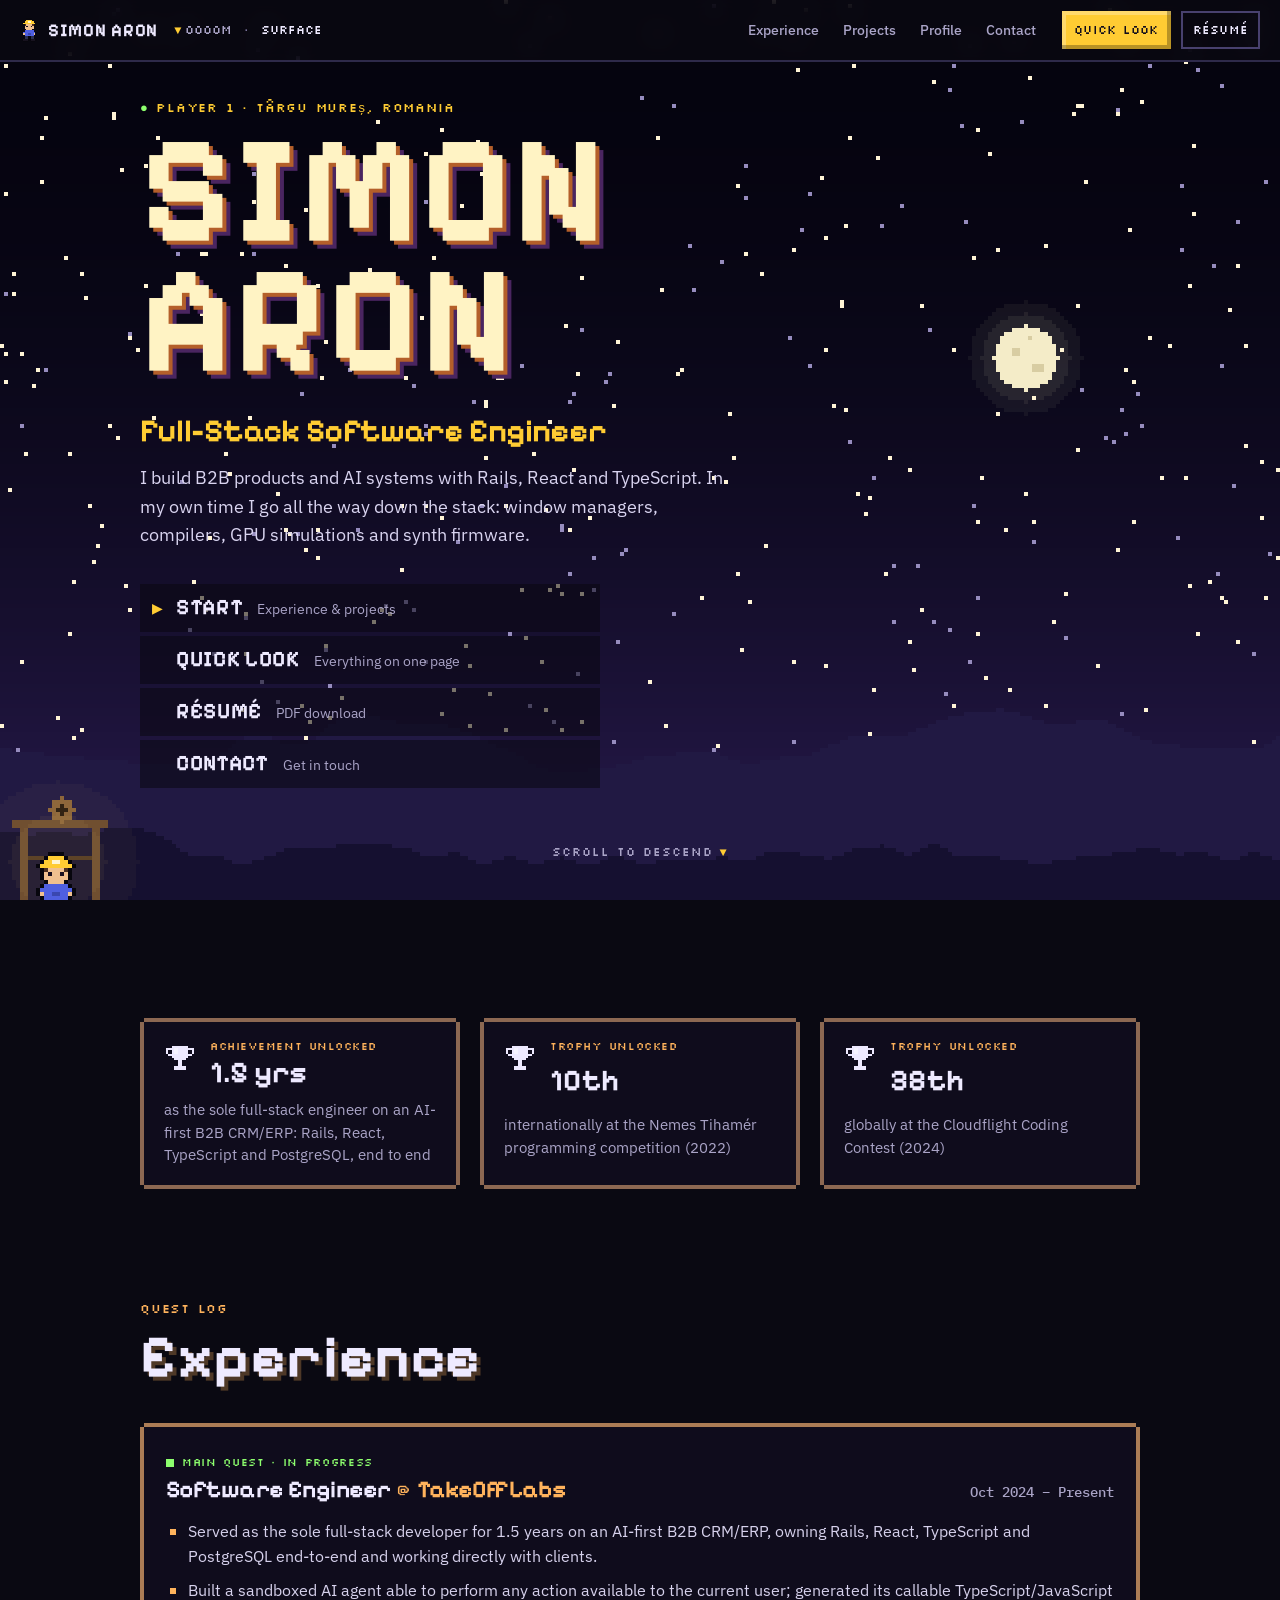
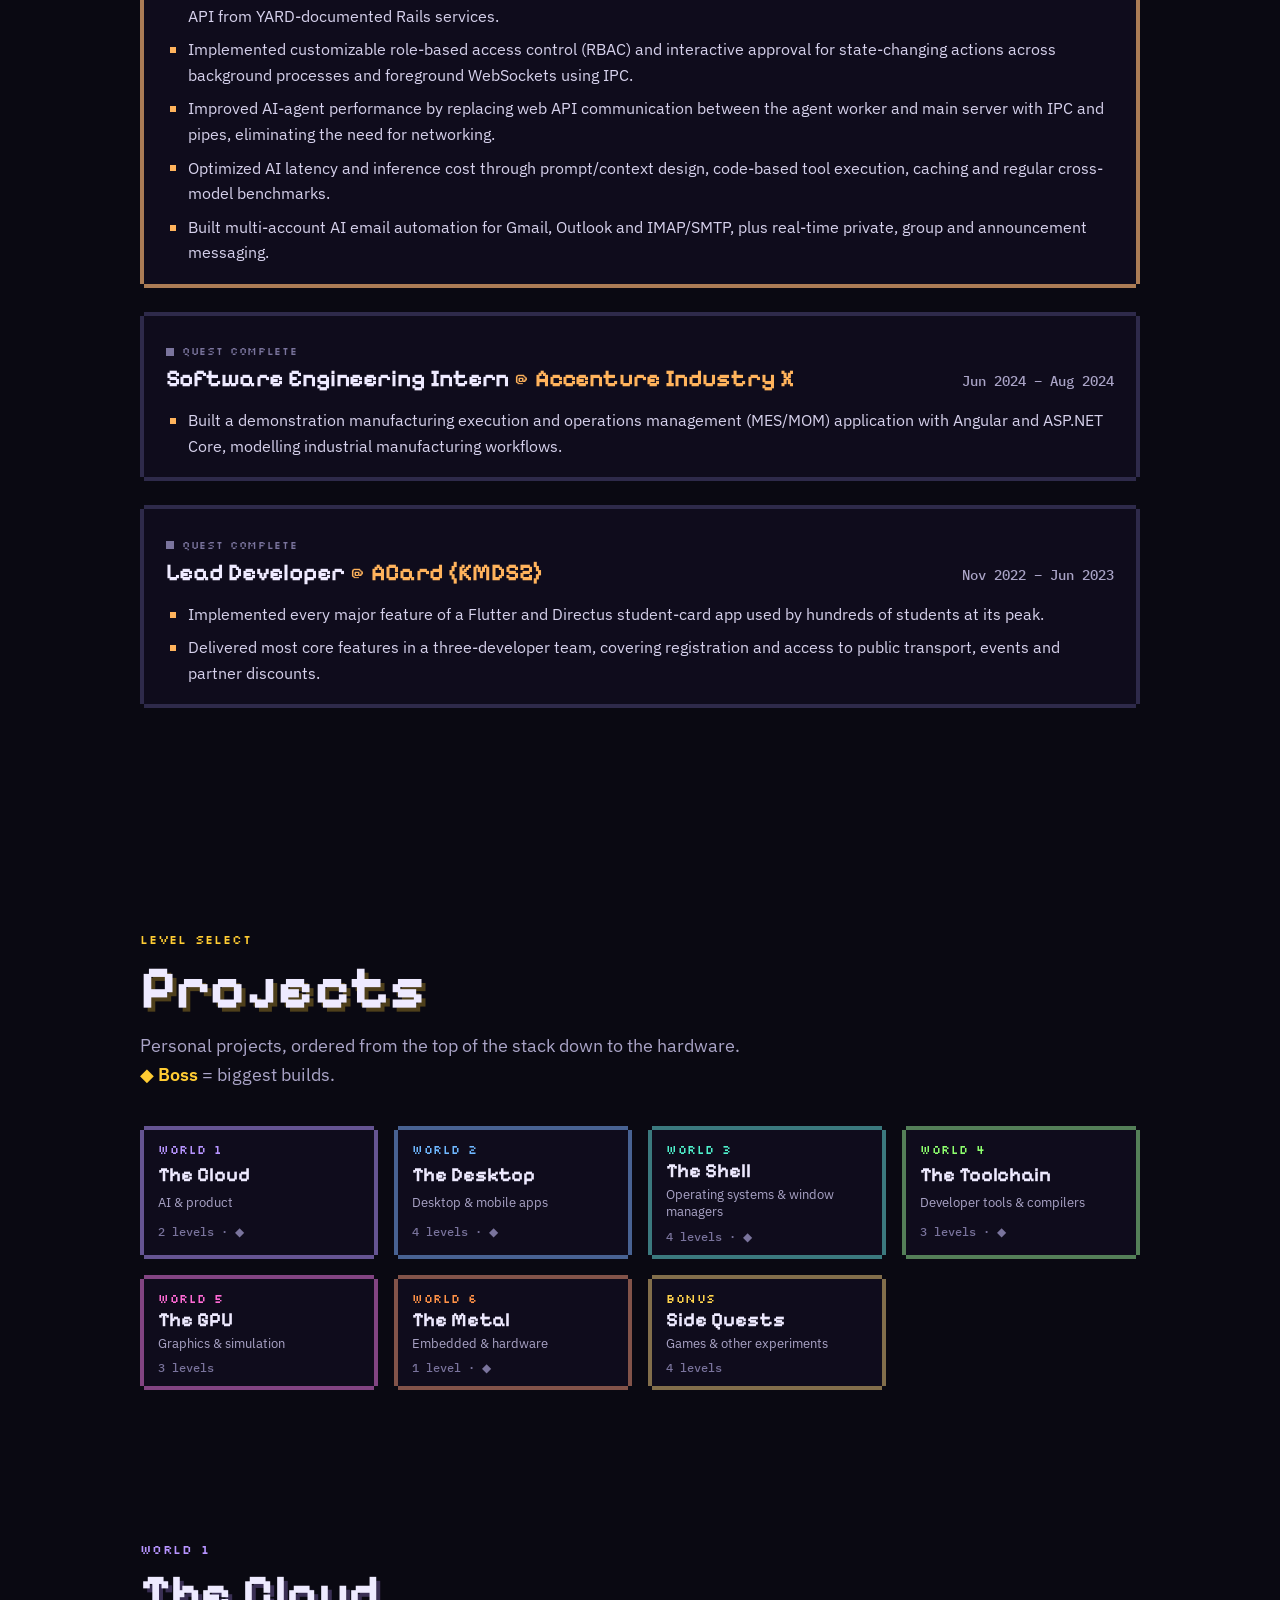
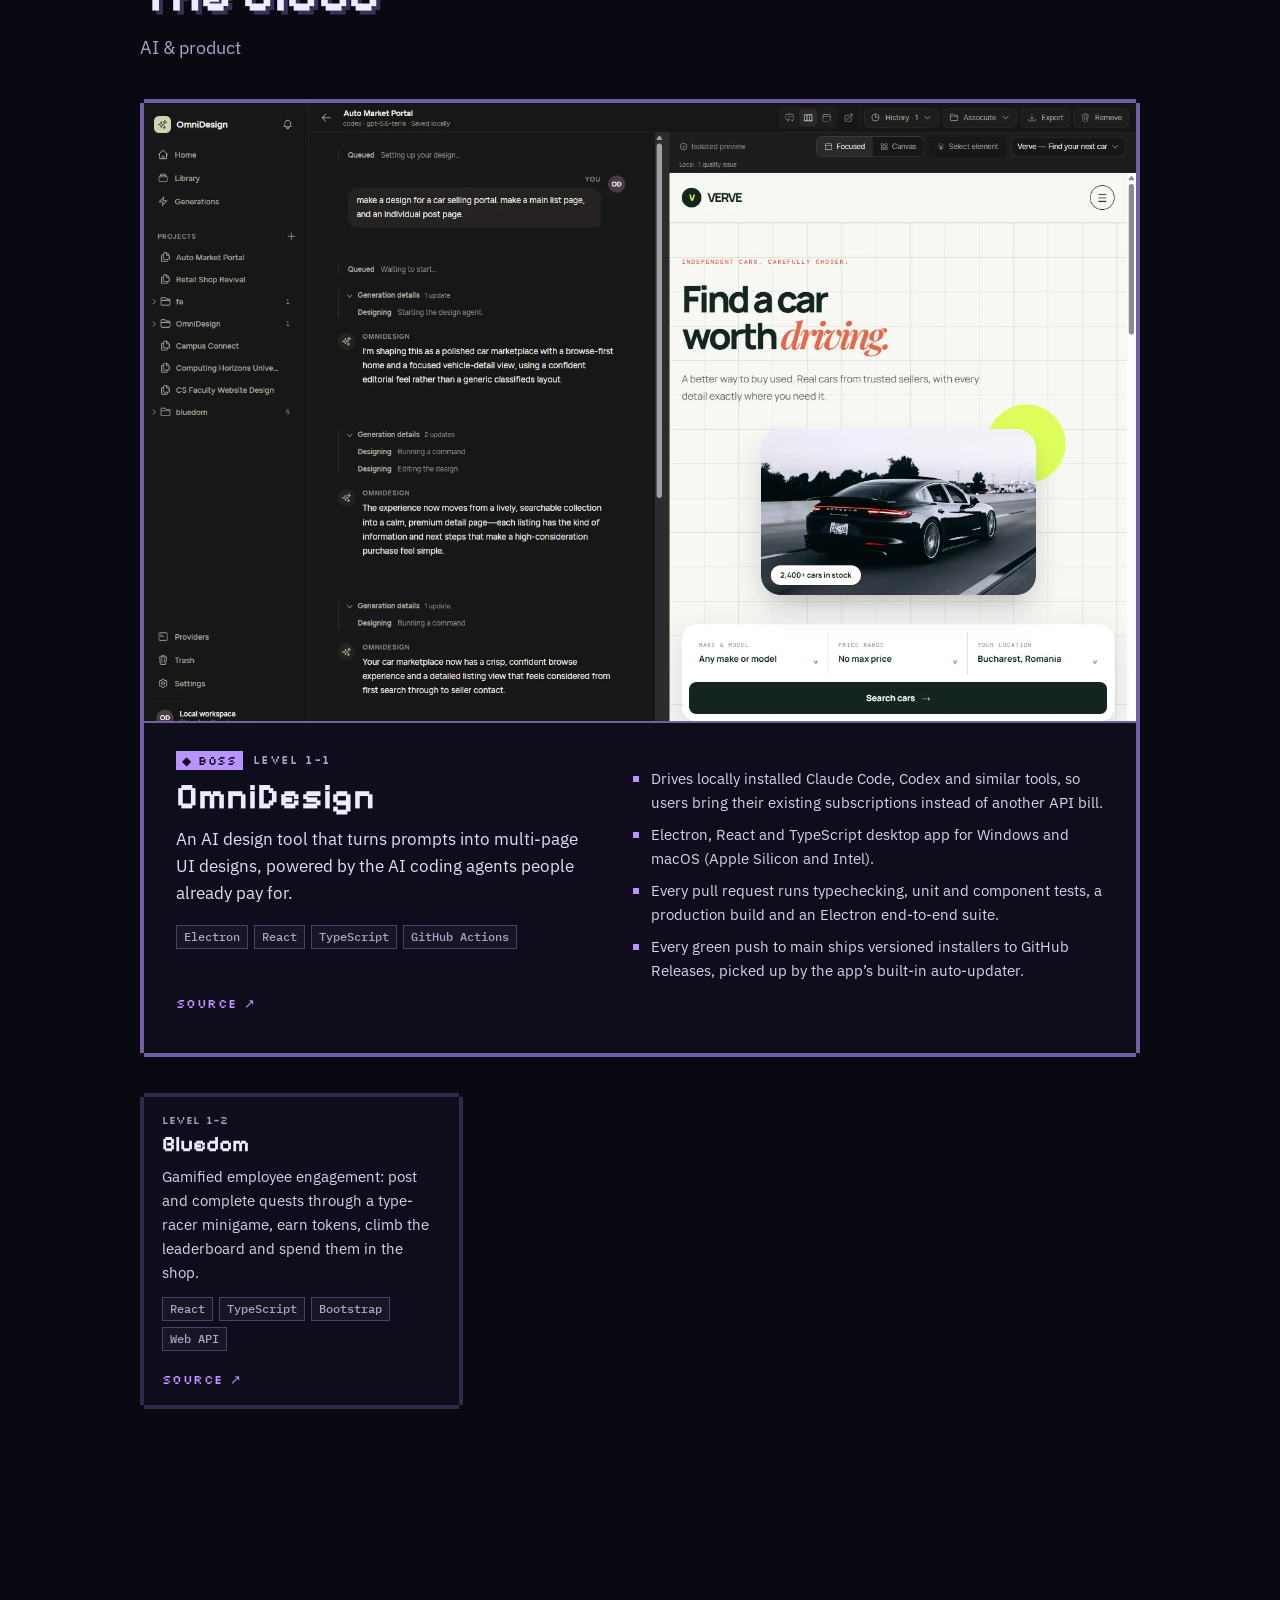
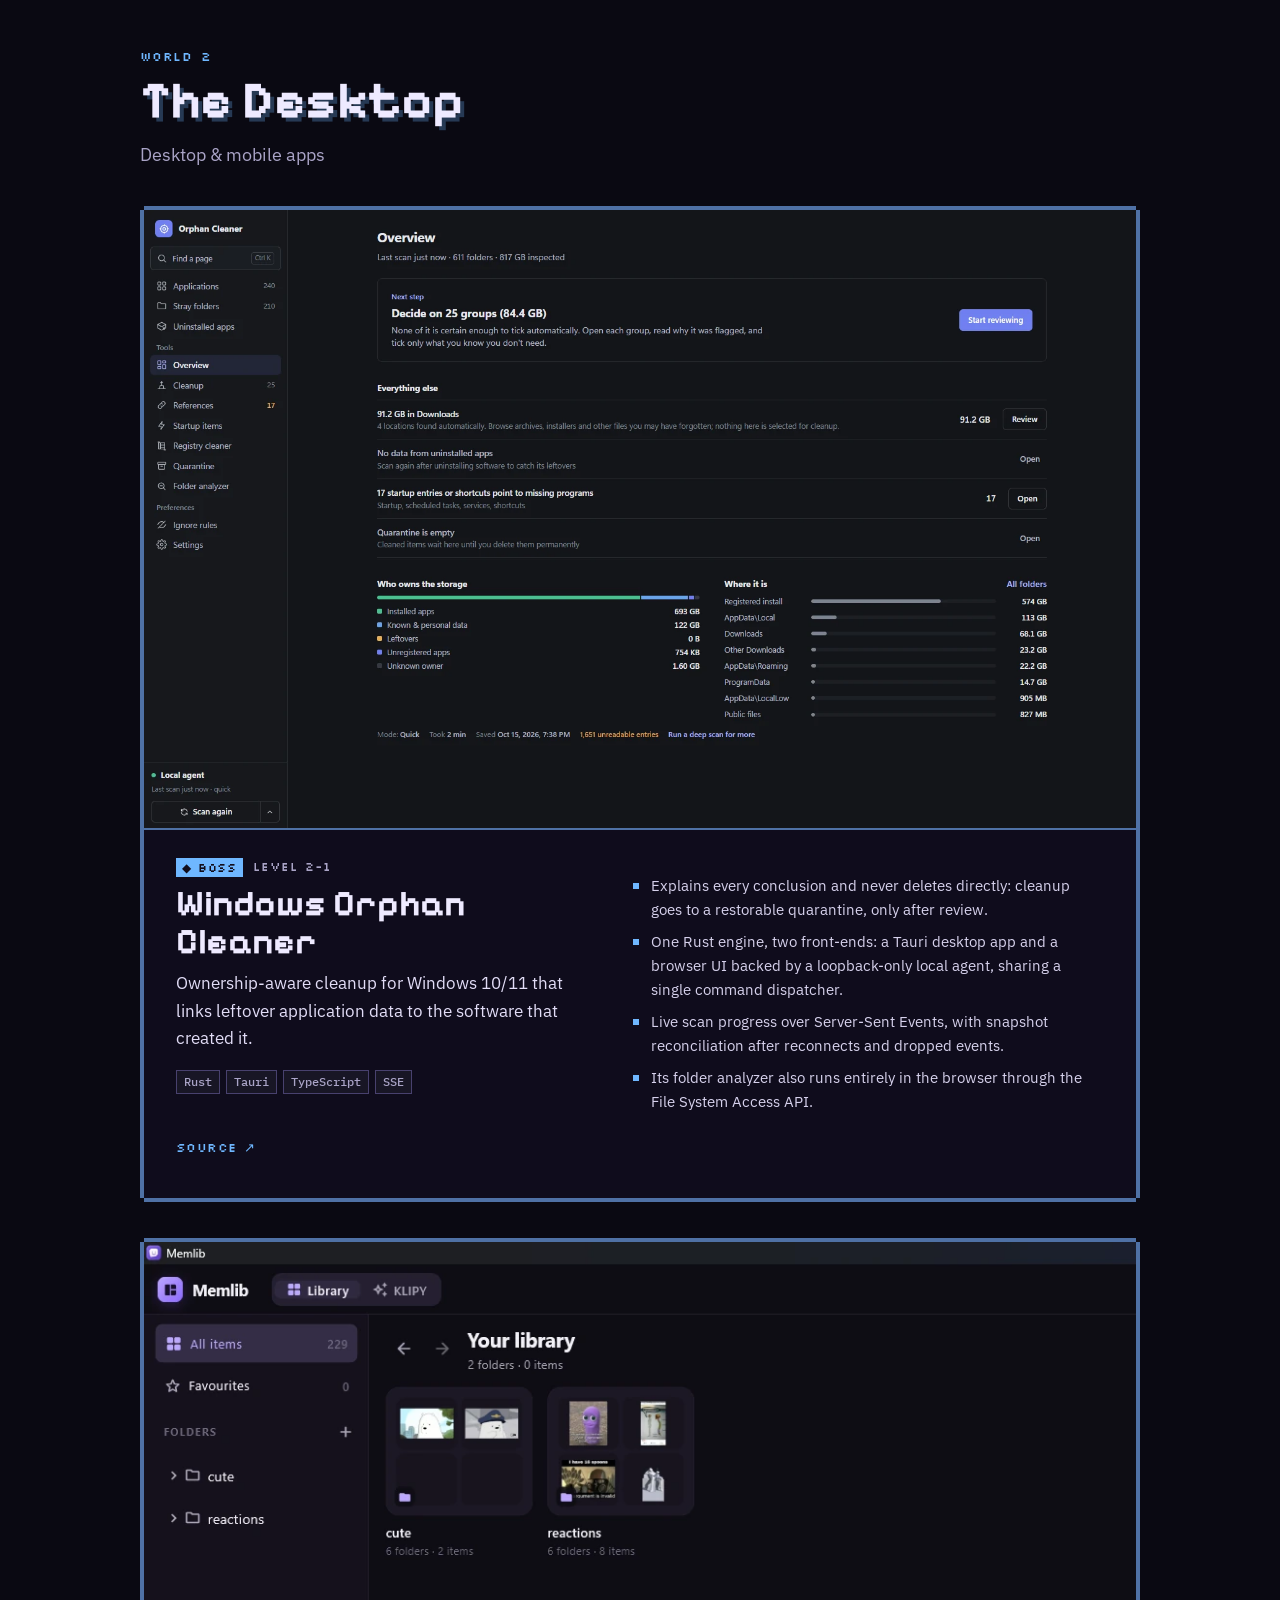
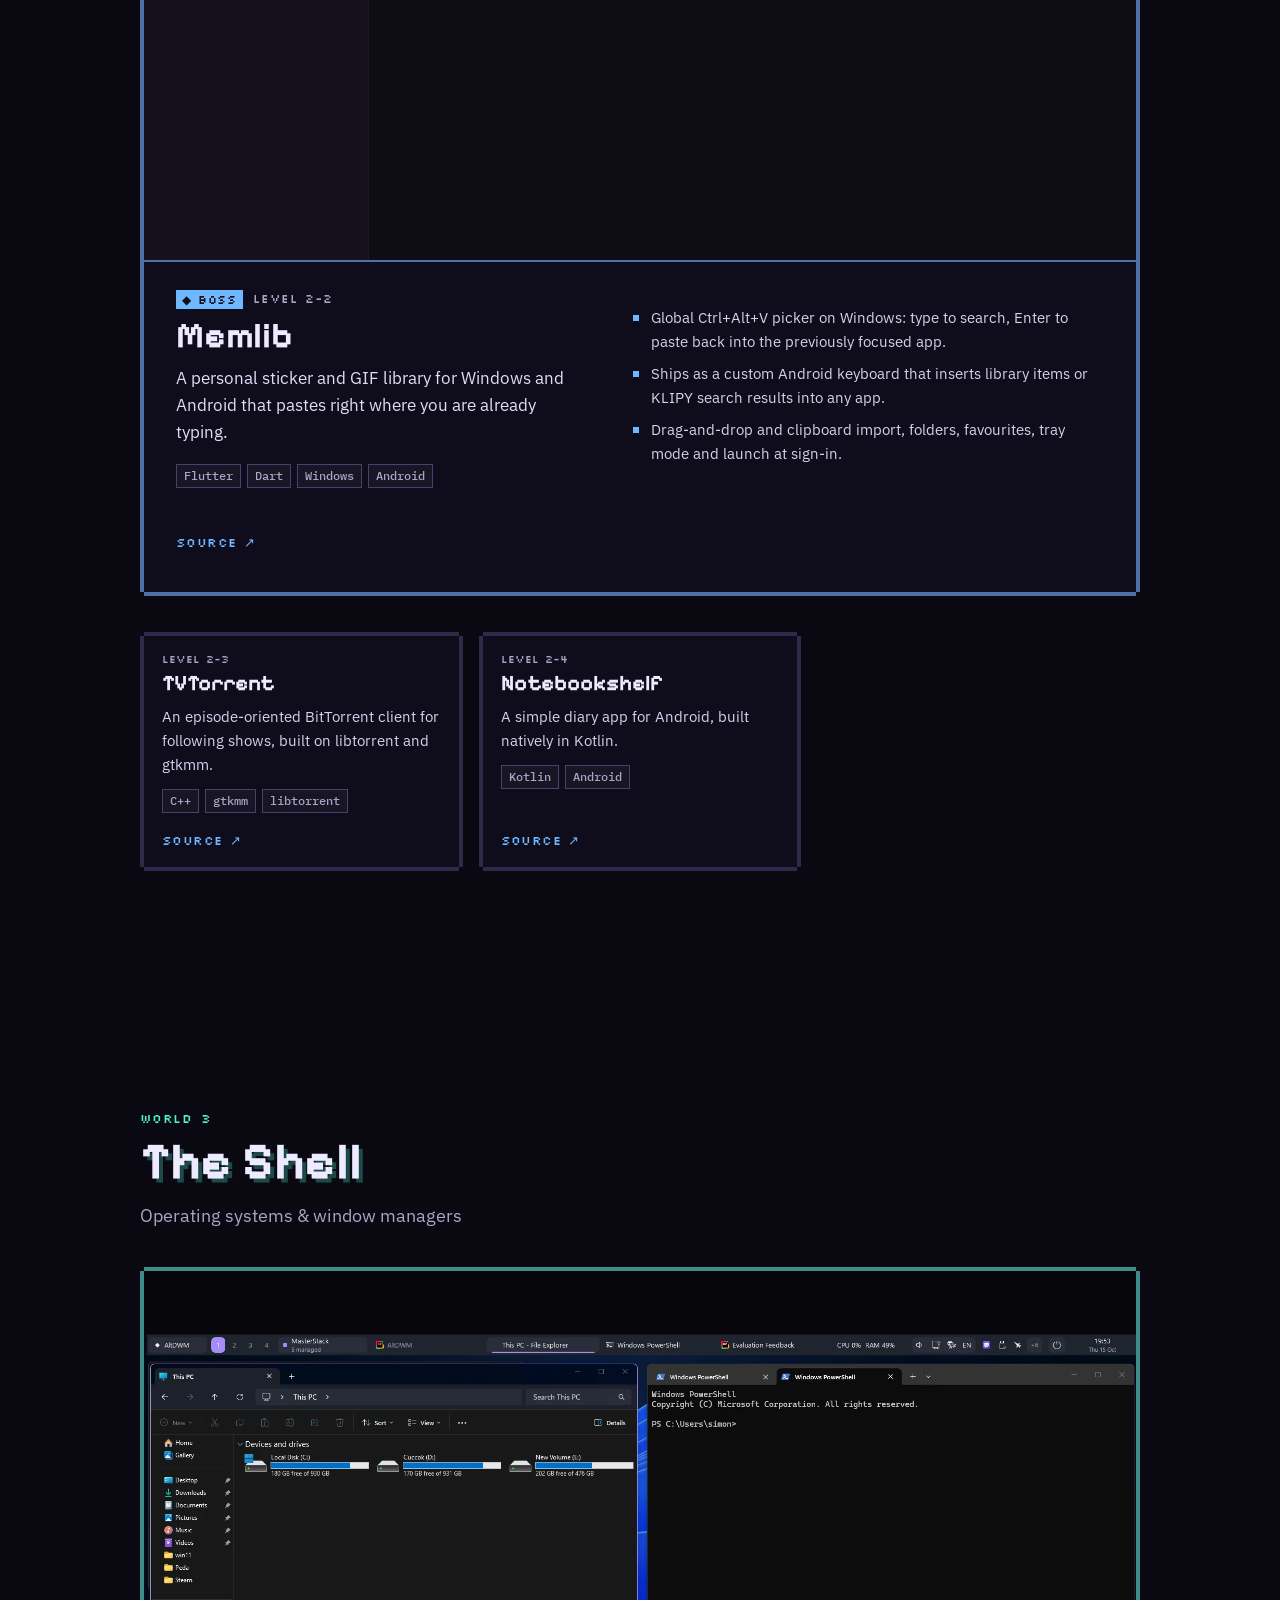
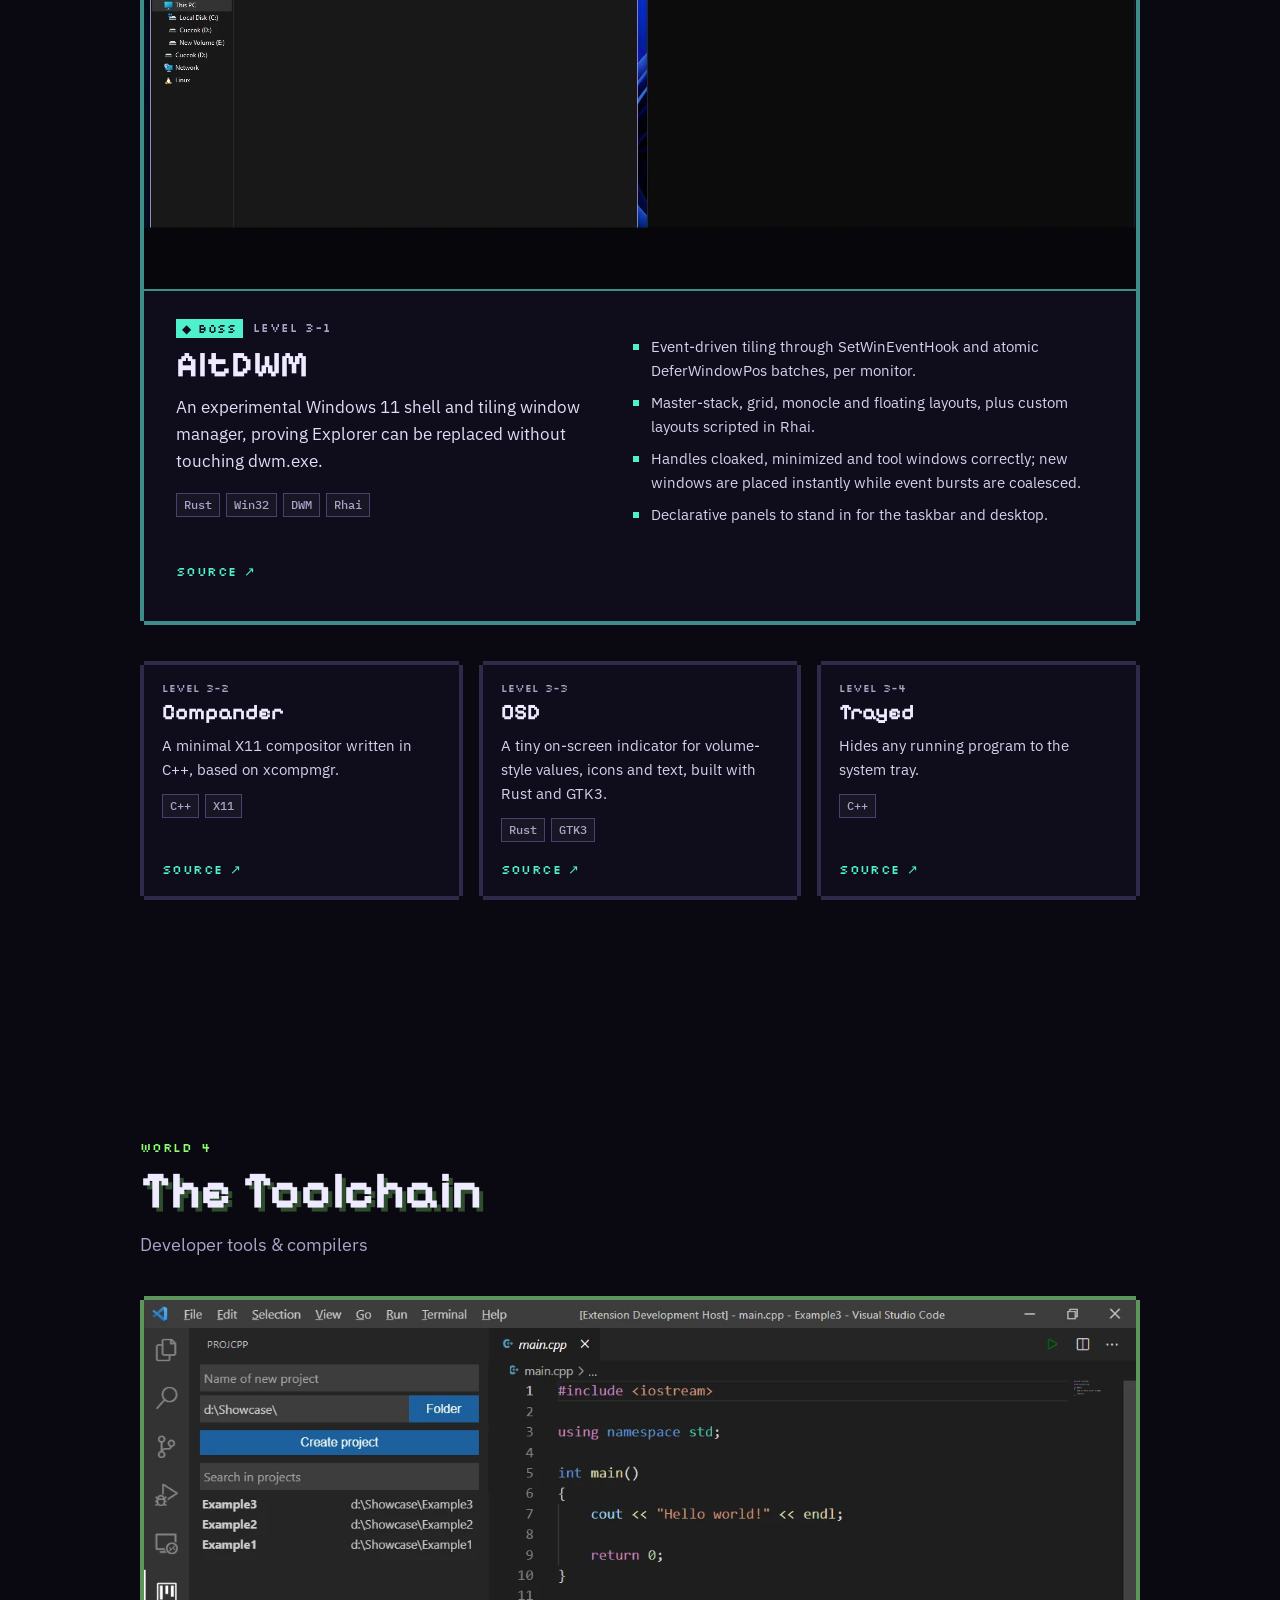
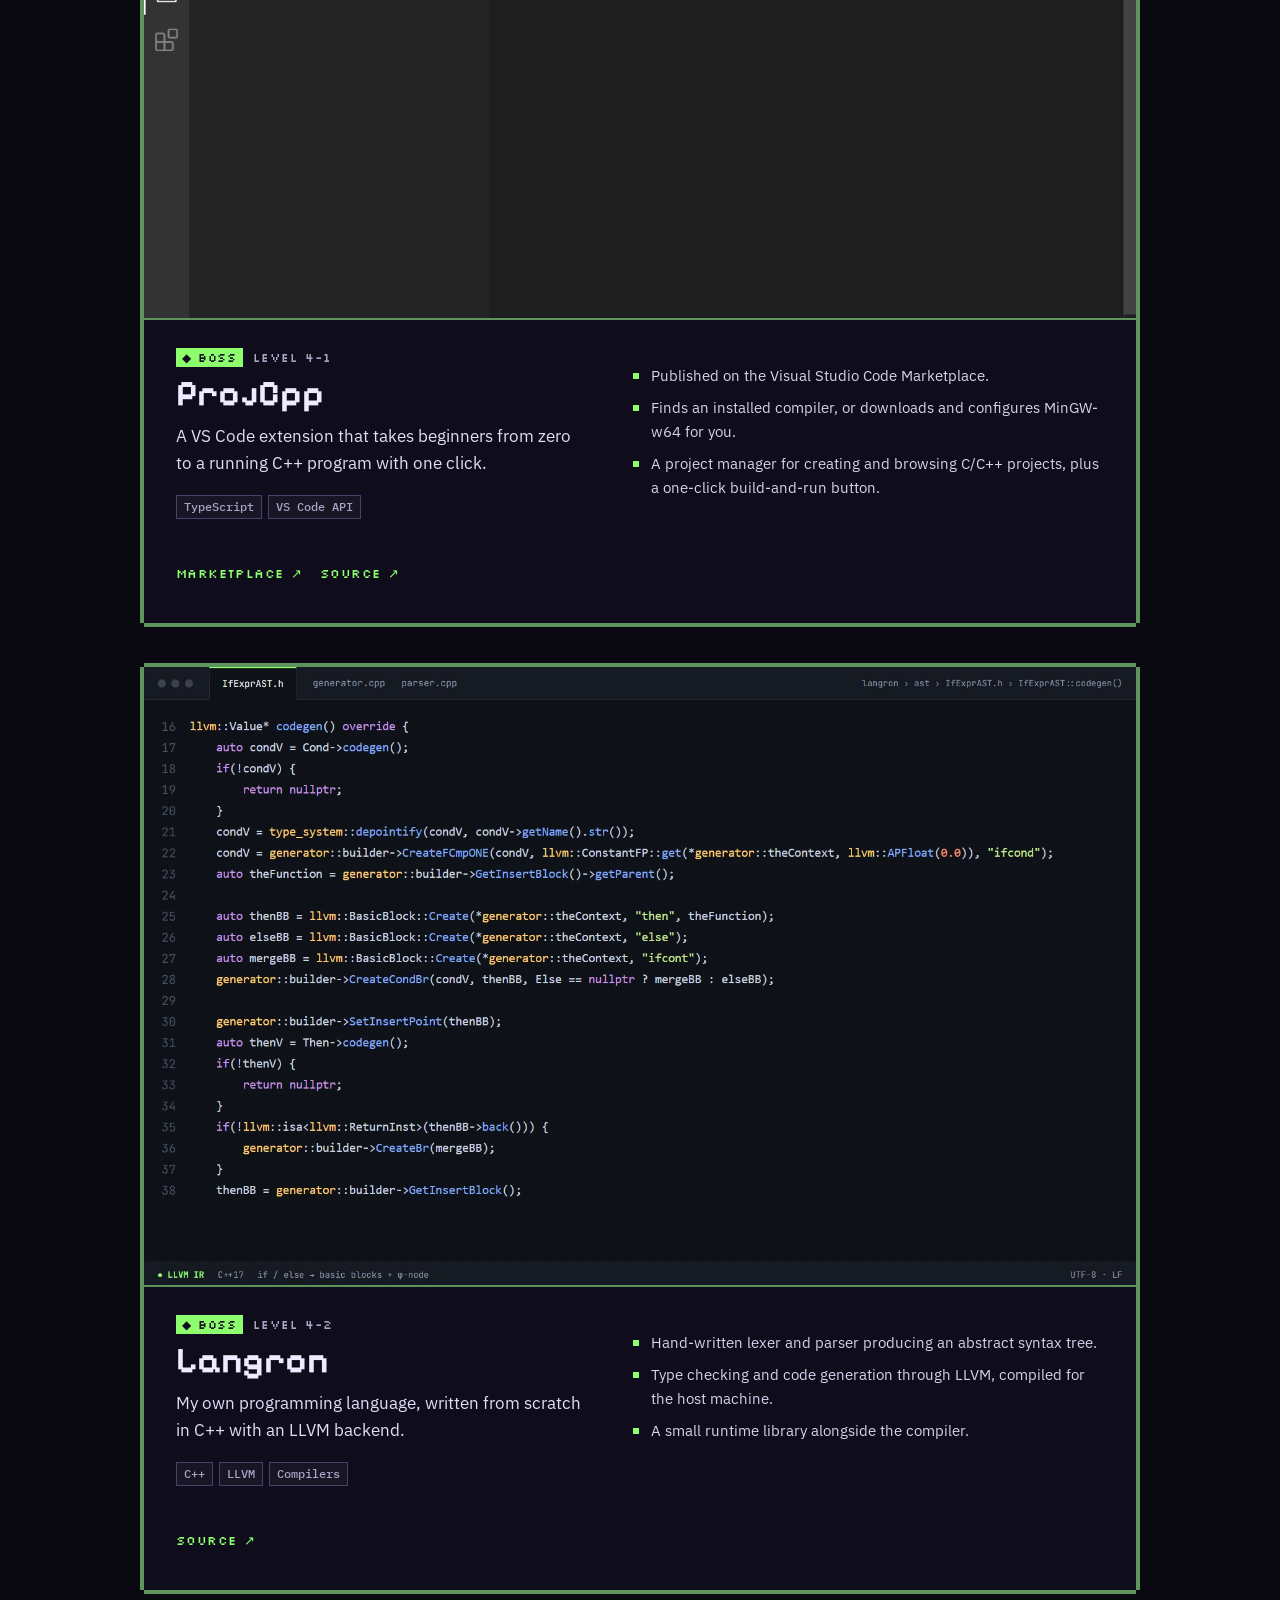
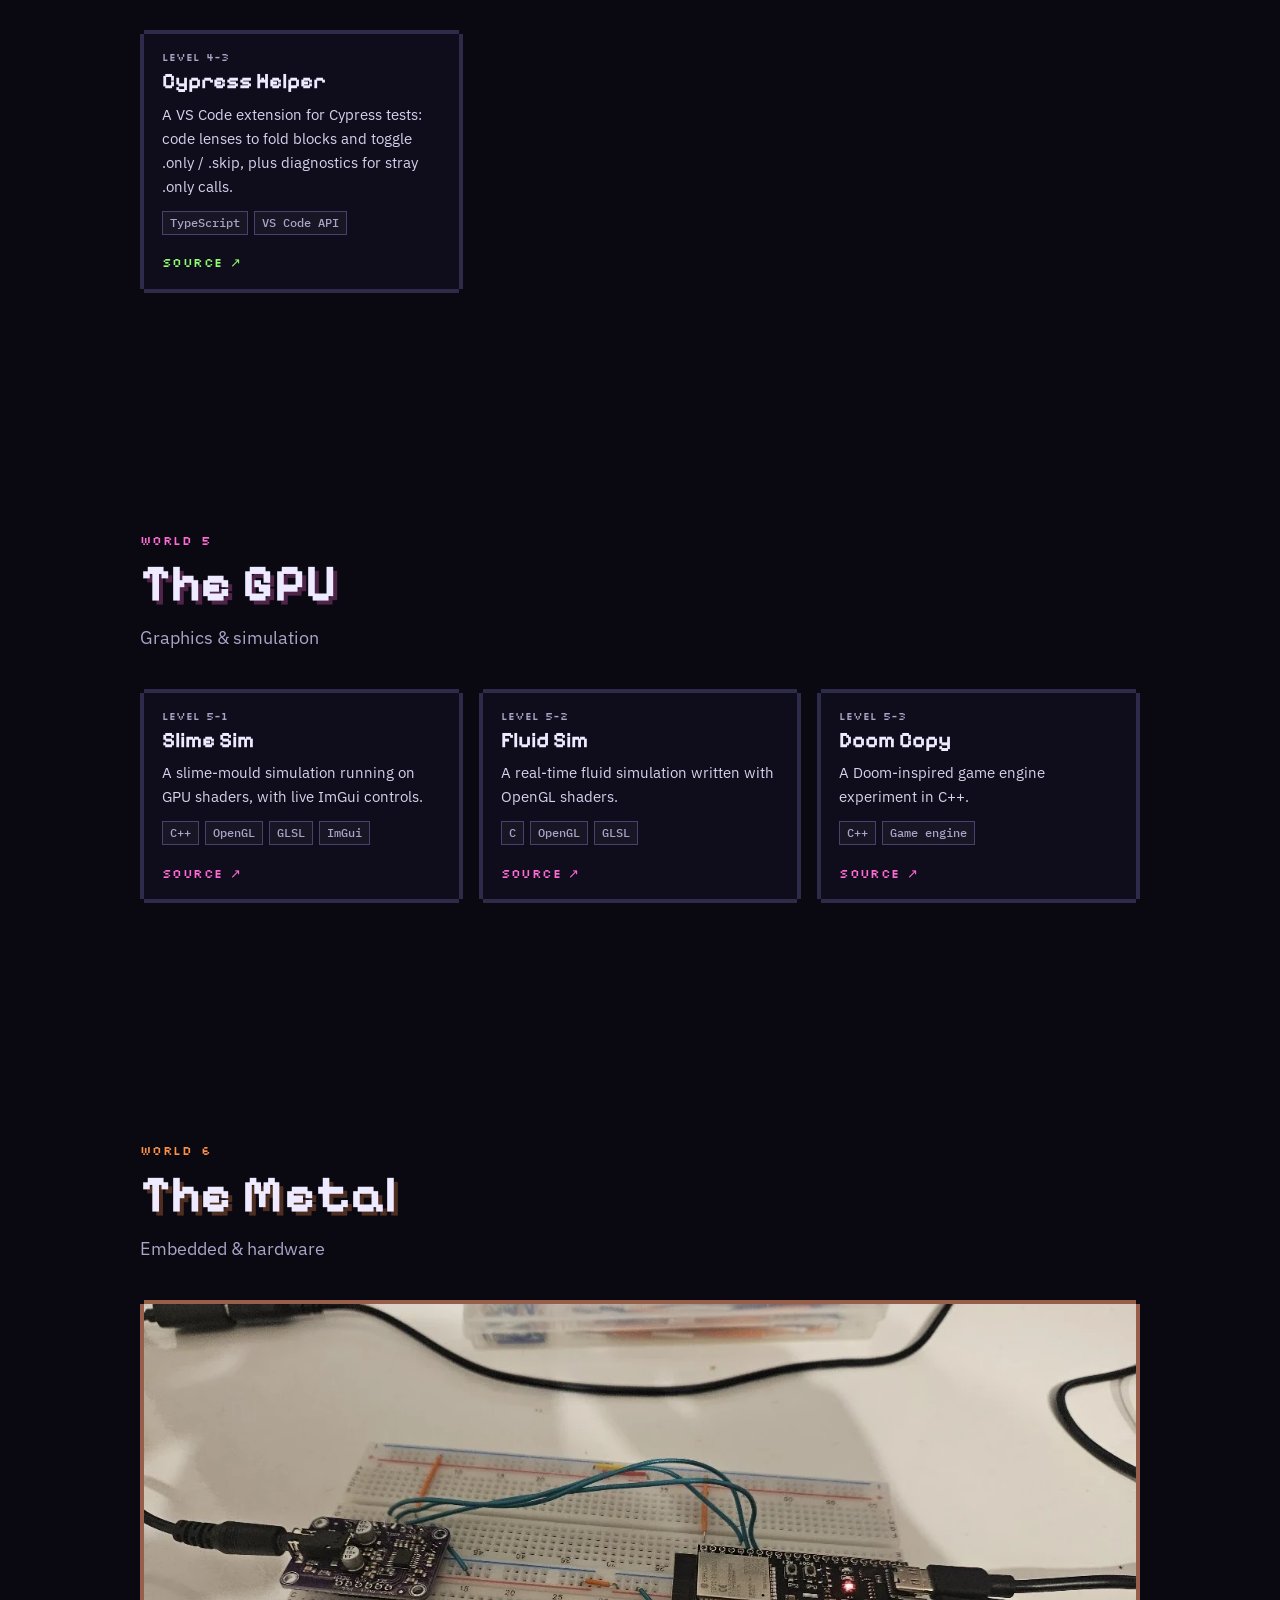
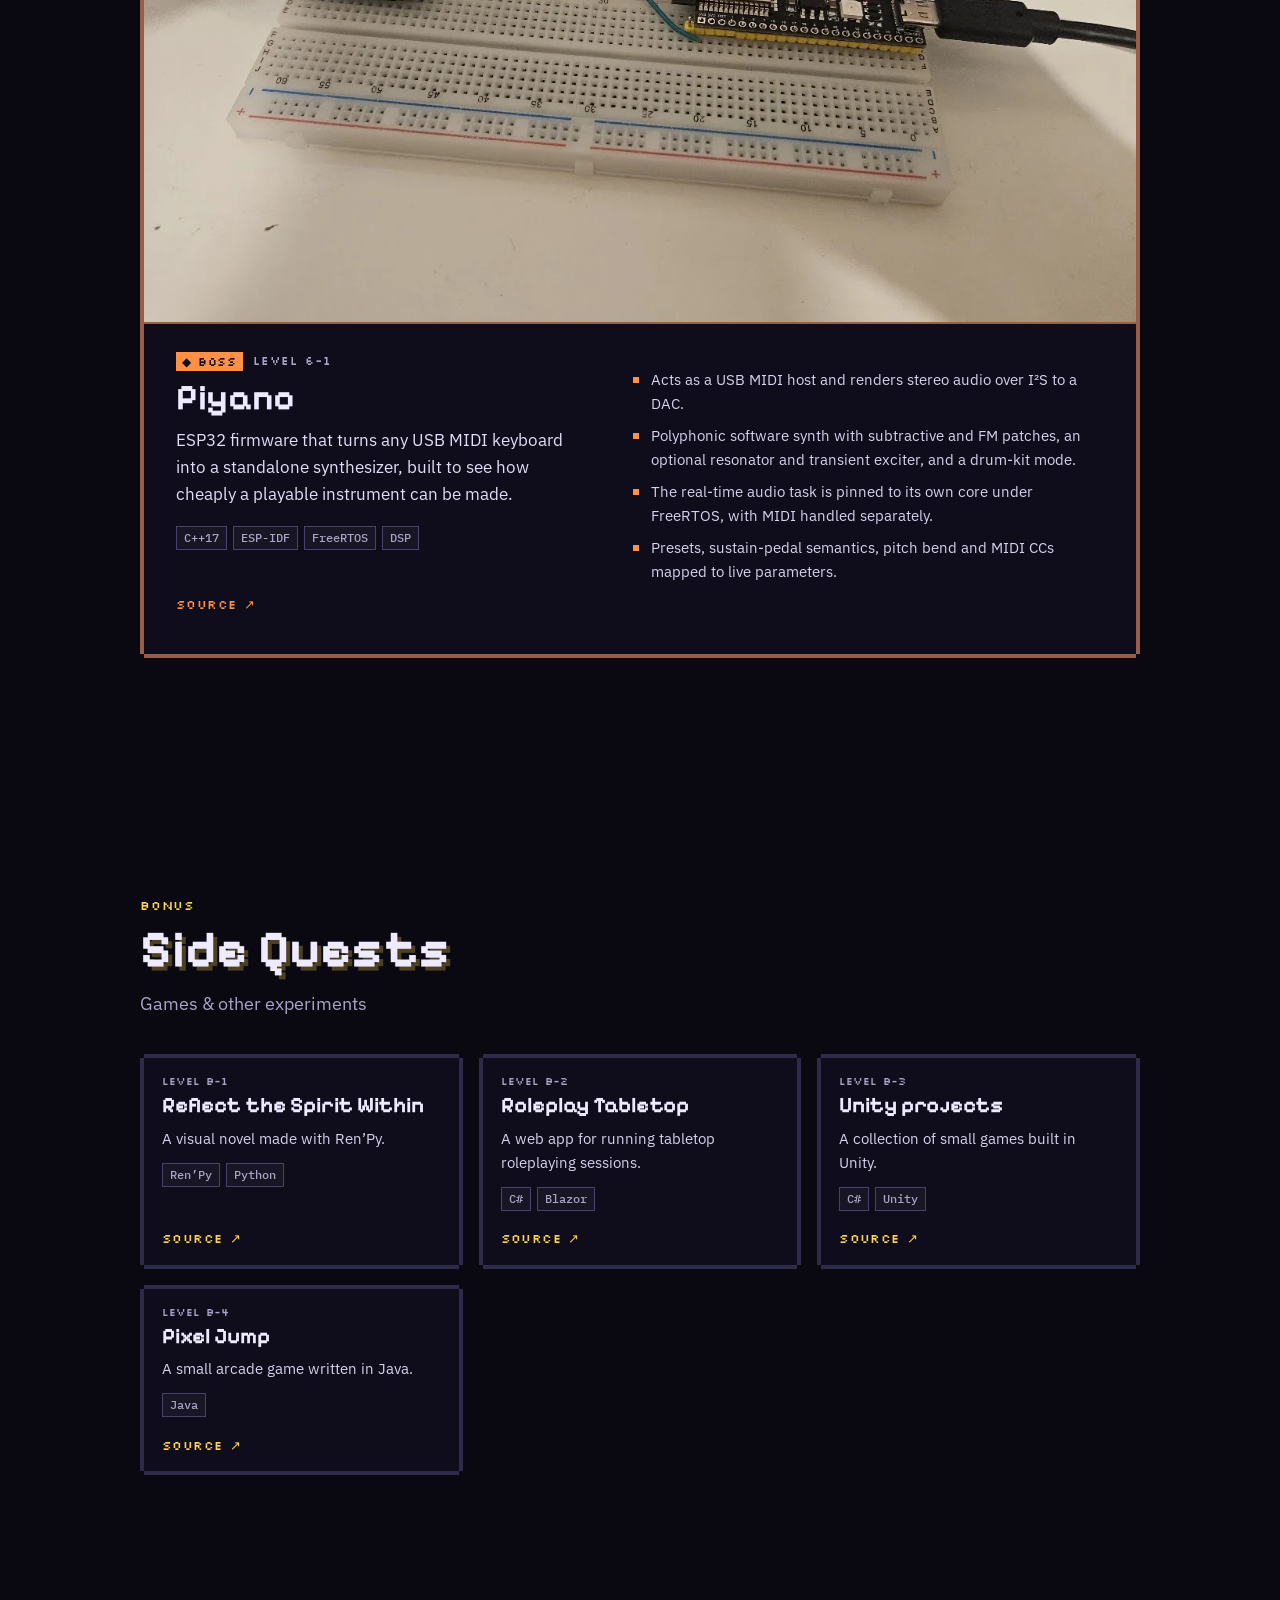
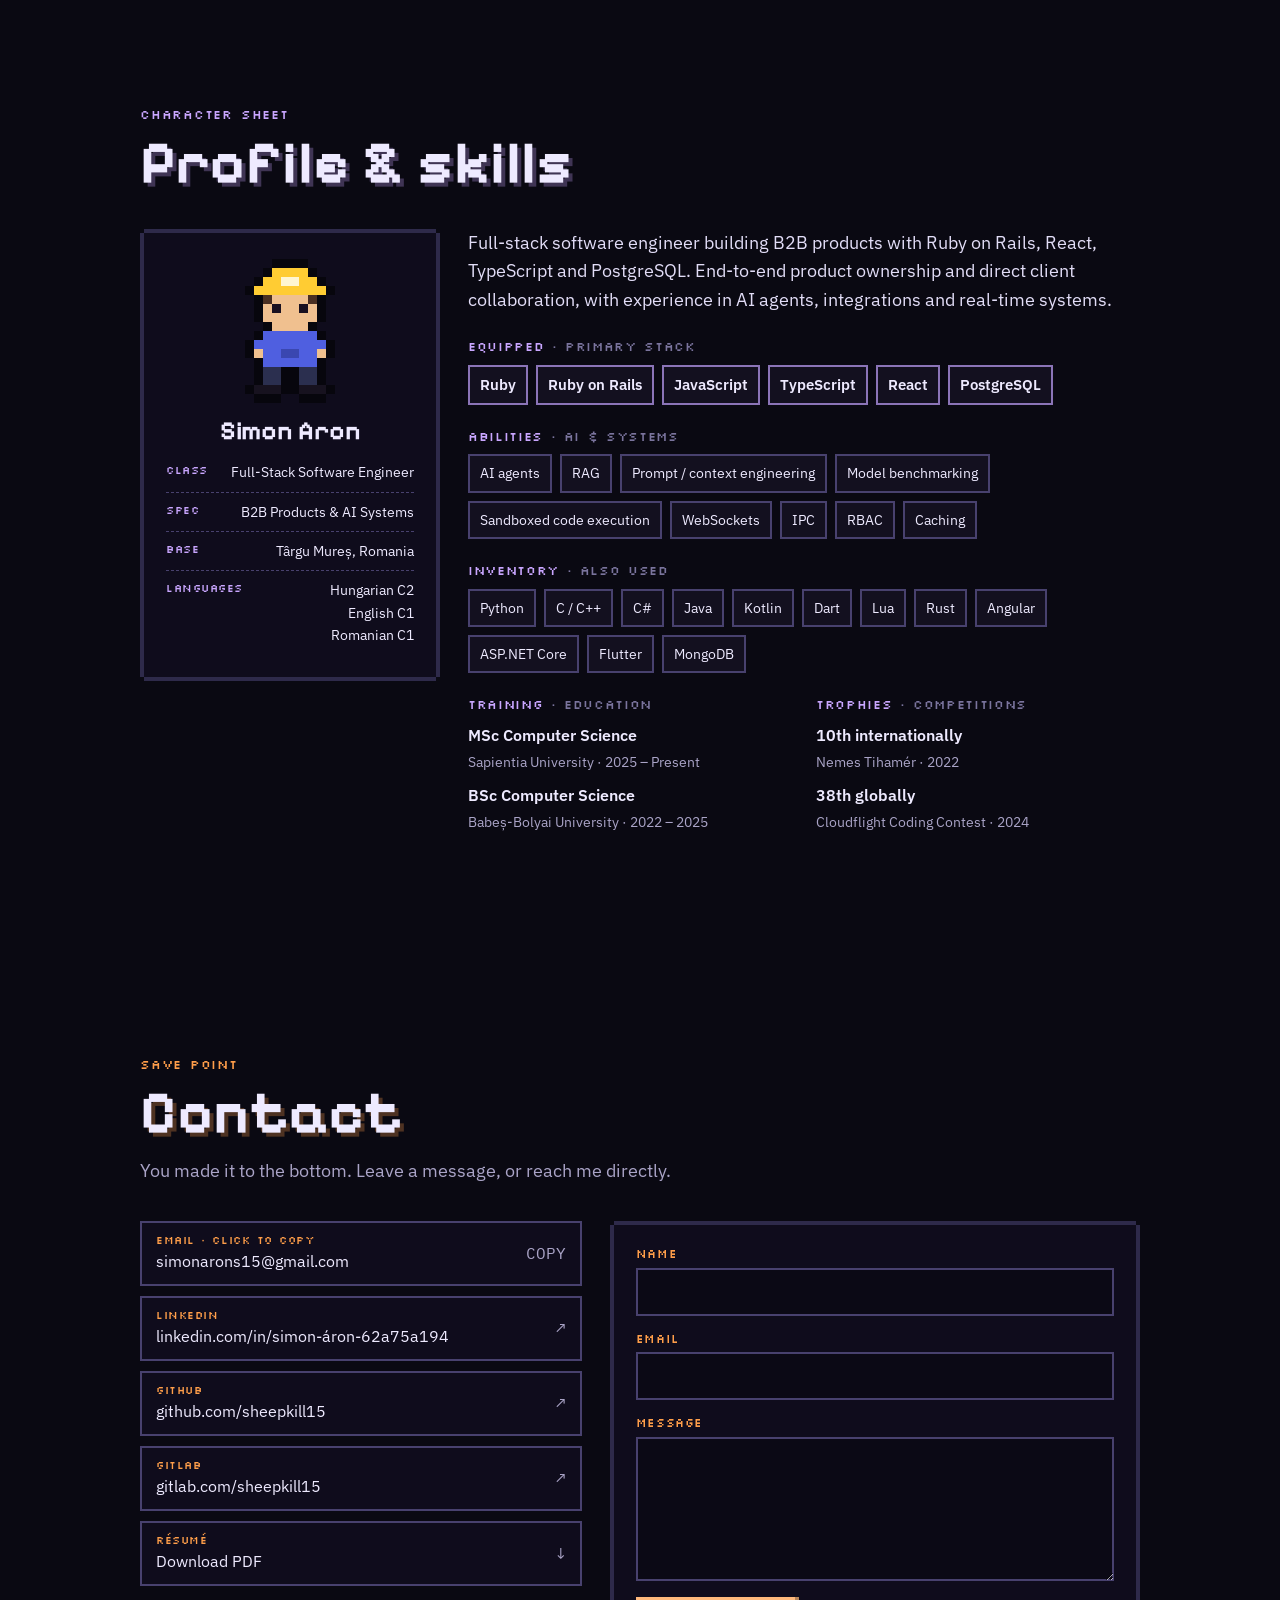
==== index.html @ 72499e58 "add formspree endpoint" ====
<!doctype html>
<html lang="en">
<head>
  <meta charset="utf-8">
  <meta name="viewport" content="width=device-width, initial-scale=1, viewport-fit=cover">
  <title>Simon Aron · Full-Stack Software Engineer</title>
  <meta name="description" content="Simon Aron: full-stack software engineer building B2B products and AI systems with Rails, React and TypeScript, and side projects all the way down to the metal.">
  <meta name="theme-color" content="#0a0912">
  <meta property="og:type" content="website">
  <meta property="og:title" content="Simon Aron · Full-Stack Software Engineer">
  <meta property="og:description" content="B2B products & AI systems by day. Window managers, compilers, GPU sims and synth firmware by night.">
  <link rel="icon" href="assets/favicon.svg" type="image/svg+xml">
  <link rel="preconnect" href="https://fonts.googleapis.com">
  <link rel="preconnect" href="https://fonts.gstatic.com" crossorigin>
  <link href="https://fonts.googleapis.com/css2?family=IBM+Plex+Mono:wght@400;500&family=IBM+Plex+Sans:wght@400;500;600&family=Pixelify+Sans:wght@500;700&family=Silkscreen&display=swap" rel="stylesheet">
  <link rel="stylesheet" href="css/style.css?v=7">
  <script src="js/data.js?v=7" defer></script>
  <script src="js/pixel.js?v=7" defer></script>
  <script src="js/scene.js?v=7" defer></script>
  <script src="js/app.js?v=7" defer></script>
</head>
<body>
  <a class="skip" href="#experience">Skip to content</a>
  <canvas id="scene" aria-hidden="true"></canvas>

  <header class="hud" id="hud">
    <div class="hud-row">
      <a class="brand" href="#top" aria-label="Simon Aron, back to top">
        <canvas class="brand-mark" width="12" height="16" aria-hidden="true"></canvas>
        <span>SIMON ARON</span>
      </a>
      <p class="depth" aria-hidden="true">
        <span class="depth-arrow">▼</span><span id="depth-m">0000</span>m
        <span class="depth-sep">·</span>
        <span id="depth-name">Surface</span>
      </p>
      <nav class="hud-nav" aria-label="Sections">
        <a href="#experience">Experience</a>
        <a href="#projects">Projects</a>
        <a href="#profile">Profile</a>
        <a href="#contact">Contact</a>
      </nav>
      <div class="hud-actions">
        <a class="btn btn-sm" href="#quick" id="quick-toggle">Quick look</a>
        <a class="btn btn-sm btn-ghost hide-sm" href="assets/Simon_Aron_Resume.pdf" download>Résumé</a>
        <button class="menu-btn" id="menu-btn" aria-expanded="false" aria-controls="mnav" aria-label="Open menu">
          <span></span><span></span><span></span>
        </button>
      </div>
    </div>
    <div class="hud-progress" aria-hidden="true">
      <span class="hud-bar" id="hud-bar"></span>
      <canvas class="hud-miner" id="hud-miner" width="12" height="16"></canvas>
    </div>
    <nav class="mnav" id="mnav" aria-label="Sections" hidden>
      <a href="#experience">Experience</a>
      <a href="#projects">Projects</a>
      <a href="#profile">Profile</a>
      <a href="#contact">Contact</a>
      <a href="assets/Simon_Aron_Resume.pdf" download>Download résumé (PDF)</a>
    </nav>
  </header>

  <main id="game">
    <!-- SURFACE -->
    <section class="hero" id="top" data-theme="sky" data-name="Surface" style="--w:#ffcc33">
      <div class="wrap hero-inner">
        <p class="kicker"><span class="blink">●</span> PLAYER 1 · Târgu Mureș, Romania</p>
        <h1 class="title">Simon<br>Aron</h1>
        <p class="role">Full-Stack Software Engineer</p>
        <p class="sub">I build B2B products and AI systems with Rails, React and TypeScript. In my own time I go all the way down the stack: window managers, compilers, GPU simulations and synth firmware.</p>
        <nav class="menu" aria-label="Start">
          <a class="menu-item" href="#experience"><span class="mi-label">Start</span><span class="mi-plain">Experience &amp; projects</span></a>
          <a class="menu-item" href="#quick"><span class="mi-label">Quick look</span><span class="mi-plain">Everything on one page</span></a>
          <a class="menu-item" href="assets/Simon_Aron_Resume.pdf" download><span class="mi-label">Résumé</span><span class="mi-plain">PDF download</span></a>
          <a class="menu-item" href="#contact"><span class="mi-label">Contact</span><span class="mi-plain">Get in touch</span></a>
        </nav>
      </div>
      <p class="scroll-hint" aria-hidden="true">SCROLL TO DESCEND <span>▼</span></p>
    </section>

    <!-- HIGHLIGHTS -->
    <section class="highlights" data-theme="soil" data-name="Topsoil" style="--w:#ffb35c" aria-label="Highlights">
      <div class="wrap">
        <ul class="unlocks" id="unlocks"></ul>
      </div>
    </section>

    <!-- EXPERIENCE -->
    <section class="section" id="experience" data-theme="soil" data-name="Quest log" style="--w:#ffb35c">
      <div class="wrap">
        <header class="sec-head">
          <p class="kicker">QUEST LOG</p>
          <h2>Experience</h2>
        </header>
        <ol class="quests" id="quests"></ol>
      </div>
    </section>

    <!-- PROJECTS -->
    <div id="projects">
      <section class="section level-select" data-theme="cloud" data-name="Level select" style="--w:#ffcc33" aria-labelledby="ls-title">
        <div class="wrap">
          <header class="sec-head">
            <p class="kicker">LEVEL SELECT</p>
            <h2 id="ls-title">Projects</h2>
            <p class="plain">Personal projects, ordered from the top of the stack down to the hardware. <span class="nowrap"><b class="boss-dot">◆ Boss</b> = biggest builds.</span></p>
          </header>
          <ol class="lvl-grid" id="lvl-grid"></ol>
        </div>
      </section>
      <div id="worlds"></div>
    </div>

    <!-- PROFILE -->
    <section class="section" id="profile" data-theme="deep" data-name="Character sheet" style="--w:#c9a6ff">
      <div class="wrap">
        <header class="sec-head">
          <p class="kicker">CHARACTER SHEET</p>
          <h2>Profile &amp; skills</h2>
        </header>
        <div class="sheet" id="sheet"></div>
      </div>
    </section>

    <!-- CONTACT -->
    <section class="section contact" id="contact" data-theme="save" data-name="Save point" style="--w:#ff9e4a">
      <div class="wrap">
        <header class="sec-head">
          <p class="kicker">SAVE POINT</p>
          <h2>Contact</h2>
          <p class="plain">You made it to the bottom. Leave a message, or reach me directly.</p>
        </header>
        <div class="contact-grid">
          <ul class="direct" id="direct"></ul>
          <form class="form px" id="contact-form" novalidate>
            <label>Name<input name="name" autocomplete="name" required></label>
            <label>Email<input name="email" type="email" autocomplete="email" required></label>
            <label>Message<textarea name="message" rows="5" required></textarea></label>
            <input type="text" name="_gotcha" class="hp" tabindex="-1" autocomplete="off" aria-hidden="true">
            <div class="form-foot">
              <button class="btn" type="submit">Send message</button>
              <p class="form-status" id="form-status" role="status"></p>
            </div>
          </form>
        </div>
      </div>
    </section>

    <footer class="foot">
      <div class="wrap">
        <p>© <span id="year">2026</span> Simon Aron · Pixels drawn in code, no frameworks.</p>
        <p class="secret" aria-hidden="true">↑ ↑ ↓ ↓ ← → ← → B A</p>
      </div>
    </footer>
  </main>

  <!-- QUICK LOOK -->
  <main id="quick" class="quick" hidden aria-label="Quick look"></main>

  <noscript>
    <p class="noscript">This page needs JavaScript for the full experience. Here is the <a href="assets/Simon_Aron_Resume.pdf">résumé (PDF)</a>, and you can reach me at simonarons15@gmail.com.</p>
  </noscript>
</body>
</html>
---- css/style.css ----
:root {
  --bg: #0a0912;
  --panel: rgba(17, 14, 30, 0.92);
  --panel-solid: #13101f;
  --line: #2e2a4a;
  --line2: #48416e;
  --ink: #eeeaff;
  --muted: #aaa4c7;
  --dim: #7a749d;
  --w: #ffcc33;
  --on-w: #120e1c;

  --f-pixel: 'Pixelify Sans', ui-monospace, monospace;
  --f-label: 'Silkscreen', ui-monospace, monospace;
  --f-body: 'IBM Plex Sans', system-ui, -apple-system, 'Segoe UI', sans-serif;
  --f-mono: 'IBM Plex Mono', ui-monospace, Consolas, monospace;

  --hud: 60px;
  --gutter: 16px;
  color-scheme: dark;
}
@media (min-width: 760px) { :root { --gutter: 28px; } }
@media (min-width: 1100px) { :root { --gutter: 140px; } }

*, *::before, *::after { box-sizing: border-box; }
html { scroll-behavior: smooth; scroll-padding-top: calc(var(--hud) + 12px); -webkit-text-size-adjust: 100%; }
@media (prefers-reduced-motion: reduce) { html { scroll-behavior: auto; } }
body {
  margin: 0;
  background: var(--bg);
  color: var(--ink);
  font: 400 16px/1.6 var(--f-body);
  overflow-x: hidden;
}
img, video, canvas { display: block; max-width: 100%; }
a { color: inherit; }
b, strong { font-weight: 600; }
::selection { background: var(--w); color: var(--on-w); }
:focus-visible { outline: 3px solid var(--w); outline-offset: 3px; }

.skip { position: absolute; left: 12px; top: -60px; z-index: 100; background: var(--w); color: var(--on-w); padding: 8px 12px; font-weight: 600; }
.skip:focus { top: 12px; }
.nowrap { white-space: nowrap; }
.hp { position: absolute; left: -9999px; width: 1px; height: 1px; opacity: 0; }

#scene {
  position: fixed;
  inset: 0;
  z-index: 0;
  image-rendering: pixelated;
  image-rendering: crisp-edges;
  pointer-events: none;
}
#game { position: relative; z-index: 1; }
.wrap { width: min(1040px, 100% - 2 * var(--gutter)); margin-inline: auto; }

/* ---------- Pixel frame ---------- */
.px {
  --bd: var(--line);
  background: var(--panel);
  box-shadow: 0 -4px 0 0 var(--bd), 0 4px 0 0 var(--bd), -4px 0 0 0 var(--bd), 4px 0 0 0 var(--bd);
  margin: 4px;
}

/* ---------- Buttons ---------- */
.btn {
  display: inline-flex; align-items: center; justify-content: center; gap: 8px;
  min-height: 44px; padding: 0 18px;
  font: 400 14px/1 var(--f-label); letter-spacing: 0.02em; text-transform: uppercase;
  color: var(--on-w); background: var(--w);
  border: 0; cursor: pointer; text-decoration: none;
  box-shadow: inset -4px -4px 0 rgba(0, 0, 0, 0.28), inset 4px 4px 0 rgba(255, 255, 255, 0.28);
  transition: transform 0.12s steps(2);
}
.btn:hover { transform: translateY(-2px); }
.btn:active { transform: translateY(1px); }
.btn-sm { min-height: 38px; padding: 0 12px; font-size: 12px; }
.btn-ghost { background: transparent; color: var(--ink); box-shadow: inset 0 0 0 2px var(--line2); }
.btn-ghost:hover { box-shadow: inset 0 0 0 2px var(--w); }

/* ---------- HUD ---------- */
.hud {
  position: fixed; inset: 0 0 auto; z-index: 50;
  background: rgba(10, 9, 18, 0.82);
  backdrop-filter: blur(10px); -webkit-backdrop-filter: blur(10px);
  border-bottom: 2px solid var(--line);
}
.hud-row {
  height: var(--hud);
  display: flex; align-items: center; gap: 16px;
  padding: 0 max(12px, env(safe-area-inset-left)) 0 max(12px, env(safe-area-inset-left));
}
@media (min-width: 760px) { .hud-row { padding-inline: 20px; } }
.brand { display: flex; align-items: center; gap: 10px; text-decoration: none; font: 700 18px/1 var(--f-pixel); letter-spacing: 0.04em; white-space: nowrap; }
.brand-mark { width: 18px; height: 24px; image-rendering: pixelated; }
.depth {
  margin: 0; flex: 1; min-width: 0;
  font: 400 12px/1 var(--f-label); color: var(--muted);
  white-space: nowrap; overflow: hidden; text-overflow: ellipsis;
}
.depth-arrow { color: var(--w); margin-right: 4px; transition: color 0.4s; }
.depth-sep { margin: 0 6px; color: var(--dim); }
#depth-name { color: var(--ink); }
.hud-nav { display: none; gap: 4px; }
.hud-nav a { font-size: 14px; font-weight: 500; text-decoration: none; color: var(--muted); padding: 8px 10px; }
.hud-nav a:hover, .hud-nav a.is-active { color: var(--ink); }
.hud-nav a.is-active { box-shadow: inset 0 -2px 0 var(--w); }
.hud-actions { display: flex; gap: 10px; align-items: center; flex-shrink: 0; }
.menu-btn { width: 44px; height: 44px; display: grid; place-content: center; gap: 5px; background: none; border: 0; cursor: pointer; padding: 0; }
.menu-btn span { width: 20px; height: 3px; background: var(--ink); display: block; }
.menu-btn[aria-expanded='true'] span:nth-child(1) { transform: translateY(8px) rotate(45deg); }
.menu-btn[aria-expanded='true'] span:nth-child(2) { opacity: 0; }
.menu-btn[aria-expanded='true'] span:nth-child(3) { transform: translateY(-8px) rotate(-45deg); }
.mnav { display: grid; padding: 4px 12px 14px; border-top: 1px solid var(--line); }
.mnav[hidden] { display: none; }
.mnav a { padding: 13px 8px; text-decoration: none; font-weight: 500; border-bottom: 1px solid var(--line); }
.mnav a:last-child { border: 0; color: var(--w); }
.hud-progress { position: absolute; left: 0; right: 0; bottom: -2px; height: 2px; }
.hud-bar { position: absolute; inset: 0 auto 0 0; width: 100%; transform-origin: left; transform: scaleX(0); background: var(--w); transition: background-color 0.4s; }
.hud-miner { position: absolute; top: -10px; left: 0; width: 15px; height: 20px; image-rendering: pixelated; }

@media (max-width: 559px) {
  .depth-sep, #depth-name { display: none; }
  .brand span { display: none; }
}
@media (max-width: 759px) { .hide-sm { display: none; } }
@media (min-width: 1000px) {
  .hud-nav { display: flex; }
  .menu-btn, .mnav { display: none !important; }
  .hud-miner { display: none; }
}

/* ---------- Sections ---------- */
.section { padding: 72px 0; }
@media (min-width: 760px) { .section { padding: 112px 0; } }
.sec-head { margin-bottom: 36px; max-width: 720px; }
.kicker { margin: 0 0 10px; font: 400 13px/1.2 var(--f-label); letter-spacing: 0.06em; color: var(--w); }
.sec-head h2 {
  margin: 0; font: 700 clamp(36px, 7vw, 60px)/1 var(--f-pixel); letter-spacing: 0.01em;
  text-shadow: 4px 4px 0 color-mix(in srgb, var(--w) 28%, transparent);
}
.sec-head .plain { margin: 14px 0 0; font-size: 18px; color: var(--muted); }
.boss-dot { color: var(--w); font-weight: 600; }

/* ---------- Hero ---------- */
.hero { position: relative; min-height: 100vh; min-height: 100svh; display: flex; flex-direction: column; justify-content: center; padding: calc(var(--hud) + 40px) 0 190px; }
.hero-inner { position: relative; }
.title {
  margin: 0; font: 700 clamp(64px, 15vw, 152px)/0.86 var(--f-pixel); letter-spacing: 0.01em; text-transform: uppercase;
  color: #fff3c4;
  text-shadow: 4px 4px 0 #b45f2a, 8px 8px 0 #4a2560;
}
.role { margin: 26px 0 0; font: 700 clamp(22px, 3.4vw, 32px)/1.15 var(--f-pixel); color: var(--w); }
.sub { margin: 14px 0 0; max-width: 600px; font-size: 18px; color: #d9d4f0; }
.blink { animation: blink 1.2s steps(1) infinite; color: #8dff6e; }
@keyframes blink { 50% { opacity: 0; } }

.menu { margin-top: 34px; display: grid; gap: 4px; max-width: 460px; }
.menu-item {
  position: relative; display: flex; align-items: baseline; gap: 14px; flex-wrap: wrap;
  padding: 10px 14px 10px 36px; min-height: 48px; text-decoration: none;
  background: rgba(10, 9, 18, 0.55);
}
.menu-item::before {
  content: '▶'; position: absolute; left: 12px; top: 13px; font-size: 14px; color: var(--w);
  opacity: 0; animation: blink 0.9s steps(1) infinite;
}
.menu:not(:hover):not(:focus-within) .menu-item:first-child::before,
.menu-item:hover::before, .menu-item:focus-visible::before { opacity: 1; }
.menu-item:hover, .menu-item:focus-visible { background: rgba(255, 204, 51, 0.12); outline: none; }
.menu-item:focus-visible { box-shadow: inset 0 0 0 2px var(--w); }
.mi-label { font: 700 22px/1.2 var(--f-pixel); text-transform: uppercase; letter-spacing: 0.03em; }
.mi-plain { font-size: 14px; color: var(--muted); }
.scroll-hint {
  position: absolute; left: 50%; bottom: 120px; transform: translateX(-50%); margin: 0;
  font: 400 12px/1 var(--f-label); color: var(--muted); letter-spacing: 0.08em; white-space: nowrap;
}
.scroll-hint span { display: inline-block; color: var(--w); animation: bob 1.2s steps(2) infinite; }
@keyframes bob { 50% { transform: translateY(4px); } }
@media (max-width: 759px) {
  .hero { padding-bottom: 150px; }
  .scroll-hint { bottom: 92px; }
}
@media (max-height: 760px) and (min-width: 760px) { .scroll-hint { display: none; } }

/* ---------- Highlights ---------- */
.highlights { padding: 40px 0 0; }
.unlocks { list-style: none; margin: 0; padding: 0; display: grid; gap: 16px; }
@media (min-width: 760px) { .unlocks { grid-template-columns: repeat(3, 1fr); gap: 20px; } }
.unlock { --bd: color-mix(in srgb, var(--w) 45%, var(--line)); padding: 18px 20px; display: grid; grid-template-columns: auto 1fr; gap: 4px 14px; align-items: start; }
.unlock svg { grid-row: span 2; width: 32px; height: 32px; margin-top: 2px; }
.unlock-tag { font: 400 11px/1.2 var(--f-label); color: var(--w); letter-spacing: 0.05em; }
.unlock-big { font: 700 30px/1 var(--f-pixel); }
.unlock p { grid-column: 1 / -1; margin: 8px 0 0; font-size: 15px; color: var(--muted); line-height: 1.5; }

/* ---------- Experience ---------- */
.quests { list-style: none; margin: 0; padding: 0; display: grid; gap: 24px; }
.quest { padding: 22px 22px 18px; }
.quest.is-active { --bd: color-mix(in srgb, var(--w) 60%, var(--line)); }
.quest-top { display: flex; flex-wrap: wrap; gap: 6px 16px; align-items: baseline; justify-content: space-between; }
.quest h3 { margin: 0; font: 700 24px/1.2 var(--f-pixel); }
.quest h3 .at { color: var(--w); }
.quest-dates { font: 500 14px/1.4 var(--f-mono); color: var(--muted); }
.status { display: inline-flex; align-items: center; gap: 8px; margin: 0 0 8px; font: 400 11px/1 var(--f-label); letter-spacing: 0.06em; color: var(--dim); }
.status::before { content: ''; width: 8px; height: 8px; background: var(--dim); }
.is-active .status { color: #8dff6e; }
.is-active .status::before { background: #8dff6e; animation: blink 1.2s steps(1) infinite; }
.loot { list-style: none; margin: 14px 0 0; padding: 0; display: grid; gap: 8px; }
.loot li { position: relative; padding-left: 22px; color: #d6d1ec; }
.loot li::before { content: ''; position: absolute; left: 4px; top: 0.62em; width: 6px; height: 6px; background: var(--w); }

/* ---------- Level select ---------- */
.level-select { padding-bottom: 32px; }
.lvl-grid { list-style: none; margin: 0; padding: 0; display: grid; grid-template-columns: repeat(2, 1fr); gap: 12px; }
@media (min-width: 760px) { .lvl-grid { grid-template-columns: repeat(4, 1fr); gap: 16px; } }
.lvl-tile {
  --bd: color-mix(in srgb, var(--w) 40%, var(--line));
  display: grid; gap: 4px; height: calc(100% - 8px); padding: 14px 14px 12px; text-decoration: none;
  transition: transform 0.12s steps(2), background-color 0.2s;
}
.lvl-tile:hover { transform: translateY(-3px); background: color-mix(in srgb, var(--w) 12%, var(--panel-solid)); }
.lvl-n { font: 400 12px/1 var(--f-label); color: var(--w); letter-spacing: 0.05em; }
.lvl-name { font: 700 20px/1.1 var(--f-pixel); }
.lvl-plain { font-size: 13px; color: var(--muted); line-height: 1.35; }
.lvl-count { margin-top: 6px; font: 500 12px/1 var(--f-mono); color: var(--dim); }

/* ---------- Worlds ---------- */
.world { padding: 80px 0; }
@media (min-width: 760px) { .world { padding: 120px 0; } }
.world .sec-head h2 { font-size: clamp(34px, 6vw, 52px); }
.depth-tag { font: 500 13px/1 var(--f-mono); color: var(--dim); margin-left: 10px; }
.bosses { display: grid; gap: 36px; }
.boss {
  --bd: color-mix(in srgb, var(--w) 50%, var(--line));
  display: grid; overflow: hidden;
}
.boss-body { padding: 22px; display: grid; gap: 0 40px; }
@media (min-width: 860px) {
  .boss-body { padding: 28px 32px 30px; grid-template-columns: minmax(0, 1fr) minmax(0, 1.15fr); grid-template-rows: auto auto auto 1fr; }
  .boss-body > :not(.loot) { grid-column: 1; }
  .boss-body > .loot { grid-column: 2; grid-row: 1 / span 5; margin-top: 4px; align-self: start; }
  .boss-body > .links { align-self: end; }
}
.boss-meta { display: flex; gap: 10px; align-items: center; margin-bottom: 8px; font: 400 12px/1 var(--f-label); letter-spacing: 0.05em; }
.badge { background: var(--w); color: var(--on-w); padding: 4px 6px 3px; }
.lvl-id { color: var(--muted); }
.boss h3 { margin: 0; font: 700 clamp(28px, 4vw, 36px)/1.05 var(--f-pixel); }
.pitch { margin: 10px 0 0; font-size: 17px; color: #e2ddf7; }
.boss .loot { font-size: 15px; margin-top: 16px; }
.tags { display: flex; flex-wrap: wrap; gap: 6px; margin-top: 18px; padding: 0; list-style: none; }
.tags li { font: 500 12px/1 var(--f-mono); padding: 6px 8px; color: var(--muted); background: rgba(255, 255, 255, 0.04); box-shadow: inset 0 0 0 1px var(--line2); }
.links { display: flex; flex-wrap: wrap; gap: 4px 18px; margin-top: auto; padding-top: 18px; }
.links a { display: inline-flex; align-items: center; min-height: 40px; font: 400 13px/1 var(--f-label); color: var(--w); text-decoration: none; letter-spacing: 0.03em; }
.links a:hover { text-decoration: underline; text-underline-offset: 4px; }

.shot { position: relative; margin: 0; aspect-ratio: 16 / 10; background: #07060c; overflow: hidden; border-bottom: 2px solid var(--bd); }
.shot:not(:has(img, video)) { aspect-ratio: 16 / 7; }
@media (min-width: 860px) { .shot:not(:has(img, video)) { aspect-ratio: 16 / 4.5; } }
.shot img, .shot video { position: absolute; inset: 0; width: 100%; height: 100%; object-fit: cover; object-position: left top; }
.shot-ph {
  position: absolute; inset: 0; display: grid; place-content: center; gap: 10px; text-align: center; padding: 20px;
  background:
    repeating-linear-gradient(0deg, rgba(0, 0, 0, 0.35) 0 2px, transparent 2px 4px),
    repeating-conic-gradient(color-mix(in srgb, var(--w) 14%, transparent) 0 25%, transparent 0 50%) 0 0 / 8px 8px,
    radial-gradient(circle at 50% 45%, color-mix(in srgb, var(--w) 22%, #07060c), #07060c 70%);
}
.shot-ph b { font: 700 clamp(30px, 5vw, 44px)/1 var(--f-pixel); color: var(--w); text-shadow: 3px 3px 0 #000; }
.shot-ph span { font: 400 11px/1 var(--f-label); color: var(--muted); letter-spacing: 0.08em; }

.minis { list-style: none; margin: 36px 0 0; padding: 0; display: grid; gap: 16px; grid-template-columns: repeat(auto-fill, minmax(min(100%, 280px), 1fr)); }
.mini { padding: 18px 18px 6px; display: flex; flex-direction: column; height: calc(100% - 8px); }
.mini h3 { margin: 0; font: 700 22px/1.15 var(--f-pixel); }
.mini .lvl-id { font: 400 11px/1 var(--f-label); display: block; margin-bottom: 6px; }
.mini p { margin: 8px 0 0; font-size: 15px; color: #d6d1ec; }
.mini .tags { margin-top: 12px; }
.mini .links { padding-top: 8px; }

/* ---------- Profile ---------- */
.sheet { display: grid; gap: 28px; }
@media (min-width: 860px) { .sheet { grid-template-columns: 300px 1fr; align-items: start; } }
.card { padding: 22px; }
.avatar-card { text-align: center; }
.avatar { width: 108px; height: 144px; margin: 4px auto 14px; image-rendering: pixelated; }
.avatar-card h3 { margin: 0; font: 700 26px/1.1 var(--f-pixel); }
.stats { margin: 16px 0 0; display: grid; gap: 8px; text-align: left; }
.stats div { display: flex; justify-content: space-between; gap: 12px; padding-bottom: 8px; border-bottom: 1px dashed var(--line2); font-size: 14px; }
.stats div:last-child { border: 0; }
.stats dt { font: 400 11px/1.8 var(--f-label); color: var(--w); letter-spacing: 0.05em; }
.stats dd { margin: 0; text-align: right; }
.sheet-main { display: grid; gap: 24px; }
.sheet-main > p { margin: 0; font-size: 18px; color: #e2ddf7; }
.slot-group h4 { margin: 0 0 10px; font: 400 13px/1.2 var(--f-label); letter-spacing: 0.05em; color: var(--w); }
.slot-group h4 span { color: var(--dim); }
.slots { list-style: none; margin: 0; padding: 0; display: flex; flex-wrap: wrap; gap: 8px; }
.slots li { padding: 8px 12px; font-size: 14px; background: var(--panel-solid); box-shadow: inset 0 0 0 2px var(--line2); }
.slots.primary li { font-weight: 600; font-size: 15px; box-shadow: inset 0 0 0 2px color-mix(in srgb, var(--w) 60%, var(--line)); }
.two { display: grid; gap: 24px; }
@media (min-width: 640px) { .two { grid-template-columns: 1fr 1fr; } }
.entries { list-style: none; margin: 0; padding: 0; display: grid; gap: 10px; }
.entries li { display: grid; gap: 2px; }
.entries b { font-weight: 600; }
.entries span { font-size: 14px; color: var(--muted); }

/* ---------- Contact ---------- */
.contact { padding-bottom: 72px; }
.contact-grid { display: grid; gap: 28px; }
@media (min-width: 860px) { .contact-grid { grid-template-columns: 1fr 1.2fr; align-items: start; } }
.direct { list-style: none; margin: 0; padding: 0; display: grid; gap: 10px; }
.direct a, .direct button {
  width: 100%; display: flex; align-items: center; justify-content: space-between; gap: 12px;
  min-height: 56px; padding: 12px 16px; text-decoration: none; text-align: left;
  font: inherit; color: inherit; background: var(--panel); border: 0; cursor: pointer;
  box-shadow: inset 0 0 0 2px var(--line2);
}
.direct a:hover, .direct button:hover { box-shadow: inset 0 0 0 2px var(--w); }
.direct small { display: block; font: 400 11px/1.4 var(--f-label); color: var(--w); letter-spacing: 0.05em; }
.direct .arrow { color: var(--muted); font-family: var(--f-mono); flex-shrink: 0; }
.direct .val { overflow-wrap: anywhere; }
.form { padding: 22px; display: grid; gap: 16px; }
.form label { display: grid; gap: 6px; font: 400 12px/1.2 var(--f-label); letter-spacing: 0.05em; color: var(--w); }
.form input, .form textarea {
  font: 400 16px/1.5 var(--f-body); color: var(--ink);
  background: #0b0915; border: 0; box-shadow: inset 0 0 0 2px var(--line2);
  padding: 12px 14px; border-radius: 0; resize: vertical; width: 100%;
}
.form input:focus, .form textarea:focus { outline: none; box-shadow: inset 0 0 0 2px var(--w); }
.form-foot { display: flex; flex-wrap: wrap; gap: 12px 16px; align-items: center; }
.form-status { margin: 0; font-size: 14px; color: var(--muted); }
.form-status.ok { color: #8dff6e; }
.form-status.err { color: #ff7a7a; }

.foot { padding: 28px 0 40px; font-size: 14px; color: var(--dim); position: relative; }
.foot .wrap { display: flex; flex-wrap: wrap; justify-content: space-between; gap: 8px 20px; border-top: 2px solid var(--line); padding-top: 22px; }
.foot p { margin: 0; }
.secret { font-family: var(--f-mono); letter-spacing: 0.1em; opacity: 0.45; }

/* ---------- Quick look ---------- */
body.is-quick #scene, body.is-quick #game, body.is-quick .depth, body.is-quick .hud-nav, body.is-quick .hud-progress { display: none !important; }
body.is-quick .hud-row { justify-content: space-between; }
.quick { position: relative; z-index: 1; width: min(880px, 100% - 32px); margin: 0 auto; padding: calc(var(--hud) + 36px) 0 64px; }
.quick h1 { margin: 0; font: 700 clamp(36px, 7vw, 52px)/1 var(--f-pixel); }
.q-role { margin: 8px 0 0; font-size: 19px; font-weight: 500; }
.q-meta { margin: 12px 0 0; display: flex; flex-wrap: wrap; gap: 4px 18px; font-size: 15px; color: var(--muted); }
.q-meta a { color: var(--ink); text-underline-offset: 3px; }
.q-actions { display: flex; flex-wrap: wrap; gap: 10px; margin-top: 20px; }
.q-summary { margin: 22px 0 0; font-size: 17px; color: #ddd8f2; }
.q-sec { margin-top: 44px; }
.q-sec > h2 { margin: 0 0 14px; padding-bottom: 8px; border-bottom: 2px solid var(--line); font: 400 14px/1.2 var(--f-label); letter-spacing: 0.06em; color: var(--w); }
.q-job { padding: 14px 0; border-bottom: 1px solid var(--line); }
.q-job:last-child { border: 0; }
.q-job-top { display: flex; flex-wrap: wrap; justify-content: space-between; gap: 2px 16px; }
.q-job h3 { margin: 0; font-size: 17px; font-weight: 600; }
.q-job h3 span { color: var(--muted); font-weight: 400; }
.q-dates { font: 500 13px/1.6 var(--f-mono); color: var(--muted); }
.q-job ul { margin: 8px 0 0; padding-left: 20px; color: #d6d1ec; font-size: 15px; }
.q-job li + li { margin-top: 4px; }
.q-world { margin-top: 22px; }
.q-world h3 { margin: 0 0 4px; font-size: 13px; font-weight: 600; text-transform: uppercase; letter-spacing: 0.06em; color: var(--w); }
.q-world h3 span { color: var(--dim); font-weight: 400; text-transform: none; letter-spacing: 0; }
.q-proj { display: grid; gap: 2px 16px; padding: 10px 0; border-bottom: 1px solid var(--line); }
.q-proj:last-child { border: 0; }
@media (min-width: 700px) { .q-proj { grid-template-columns: 190px 1fr auto; align-items: baseline; } }
.q-proj-name { font-weight: 600; }
.q-proj-name .b { color: var(--w); margin-left: 4px; font-size: 12px; }
.q-proj p { margin: 0; font-size: 15px; color: #d6d1ec; }
.q-proj p small { display: block; margin-top: 2px; font: 500 12px/1.5 var(--f-mono); color: var(--dim); }
.q-proj a { font-size: 14px; color: var(--w); white-space: nowrap; }
.q-grid { display: grid; gap: 24px; }
@media (min-width: 700px) { .q-grid { grid-template-columns: 1fr 1fr; } }
.q-grid h3 { margin: 0 0 6px; font-size: 15px; font-weight: 600; }
.q-grid p, .q-grid ul { margin: 0; font-size: 15px; color: #d6d1ec; }
.q-grid ul { list-style: none; padding: 0; display: grid; gap: 4px; }
.q-grid li span { color: var(--muted); }

.noscript { position: relative; z-index: 2; max-width: 600px; margin: 120px auto; padding: 0 16px; }

/* ---------- Motion & print ---------- */
@media (prefers-reduced-motion: reduce) {
  *, *::before, *::after { animation: none !important; transition: none !important; }
}
@media print {
  #scene, .hud, #game, .q-actions { display: none !important; }
  #quick { display: block !important; padding-top: 0; }
  body { background: #fff; color: #000; }
  .quick, .quick * { color: #000 !important; }
}
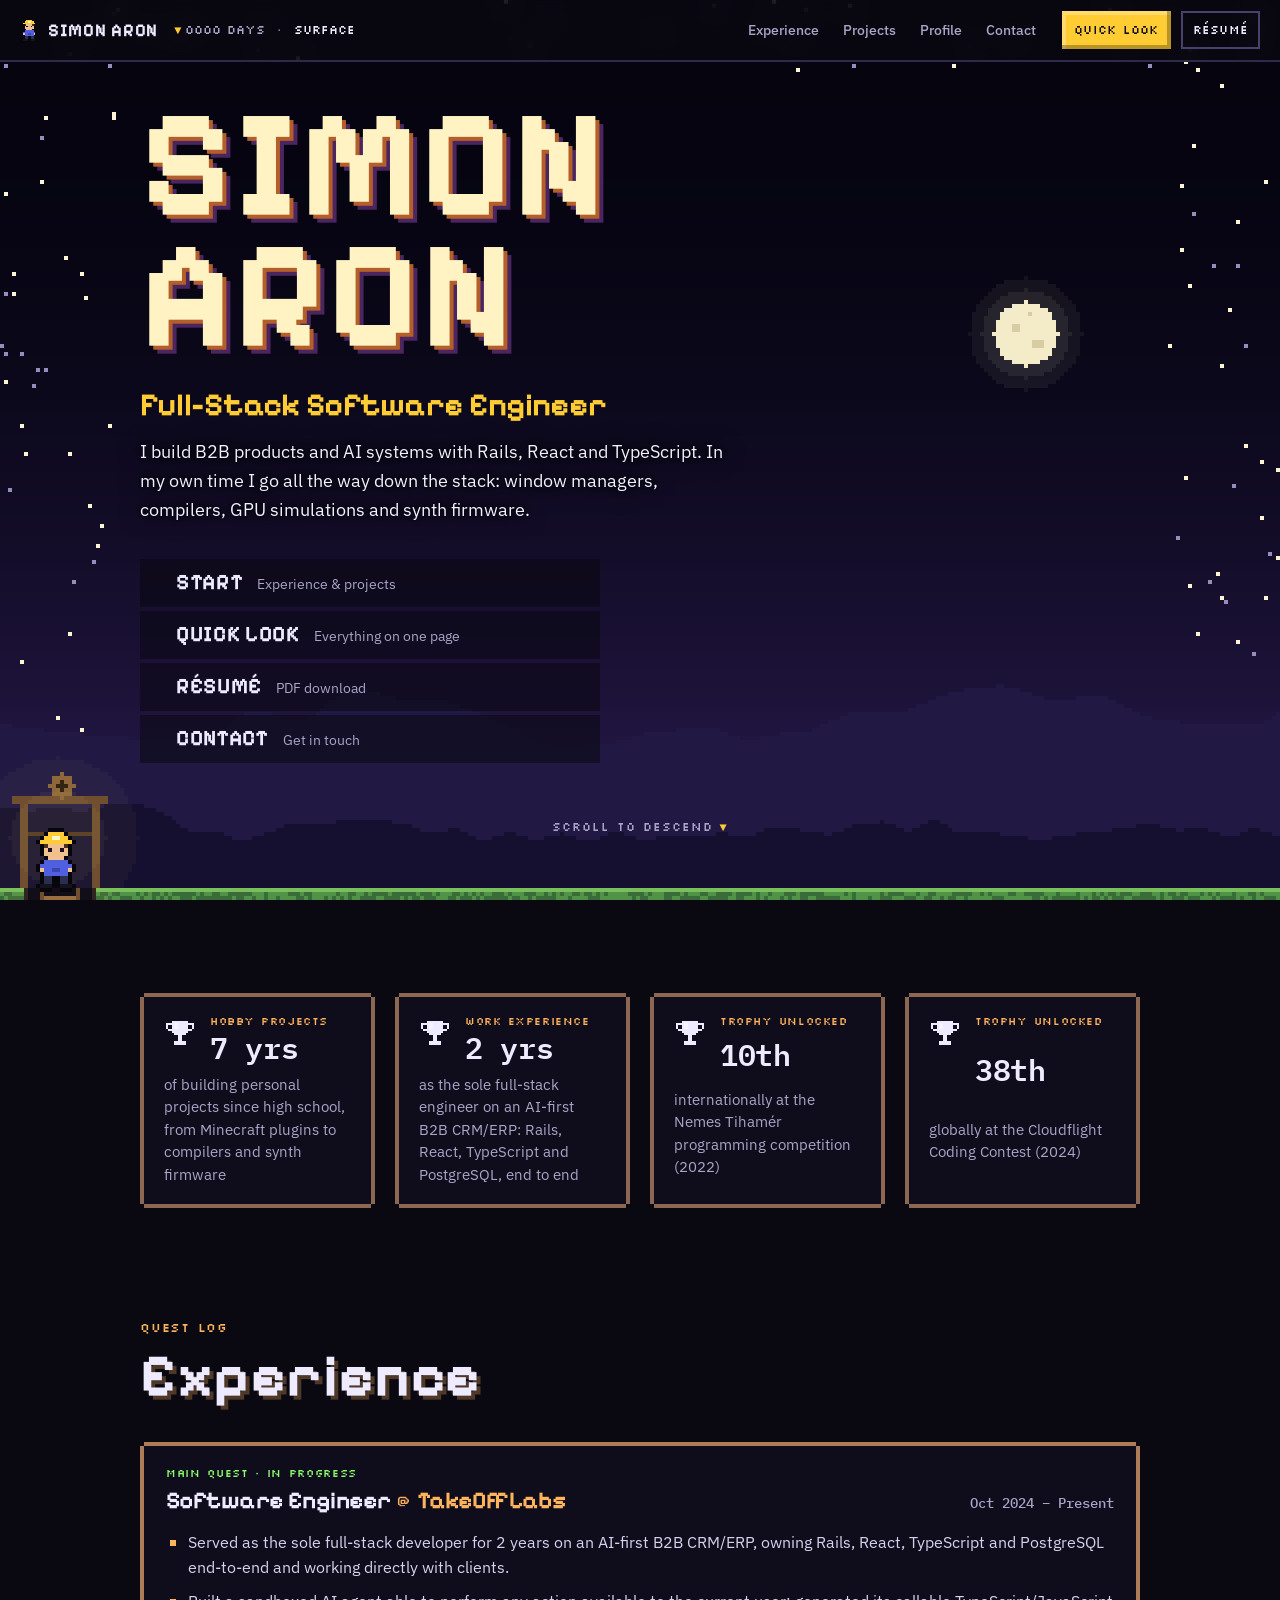
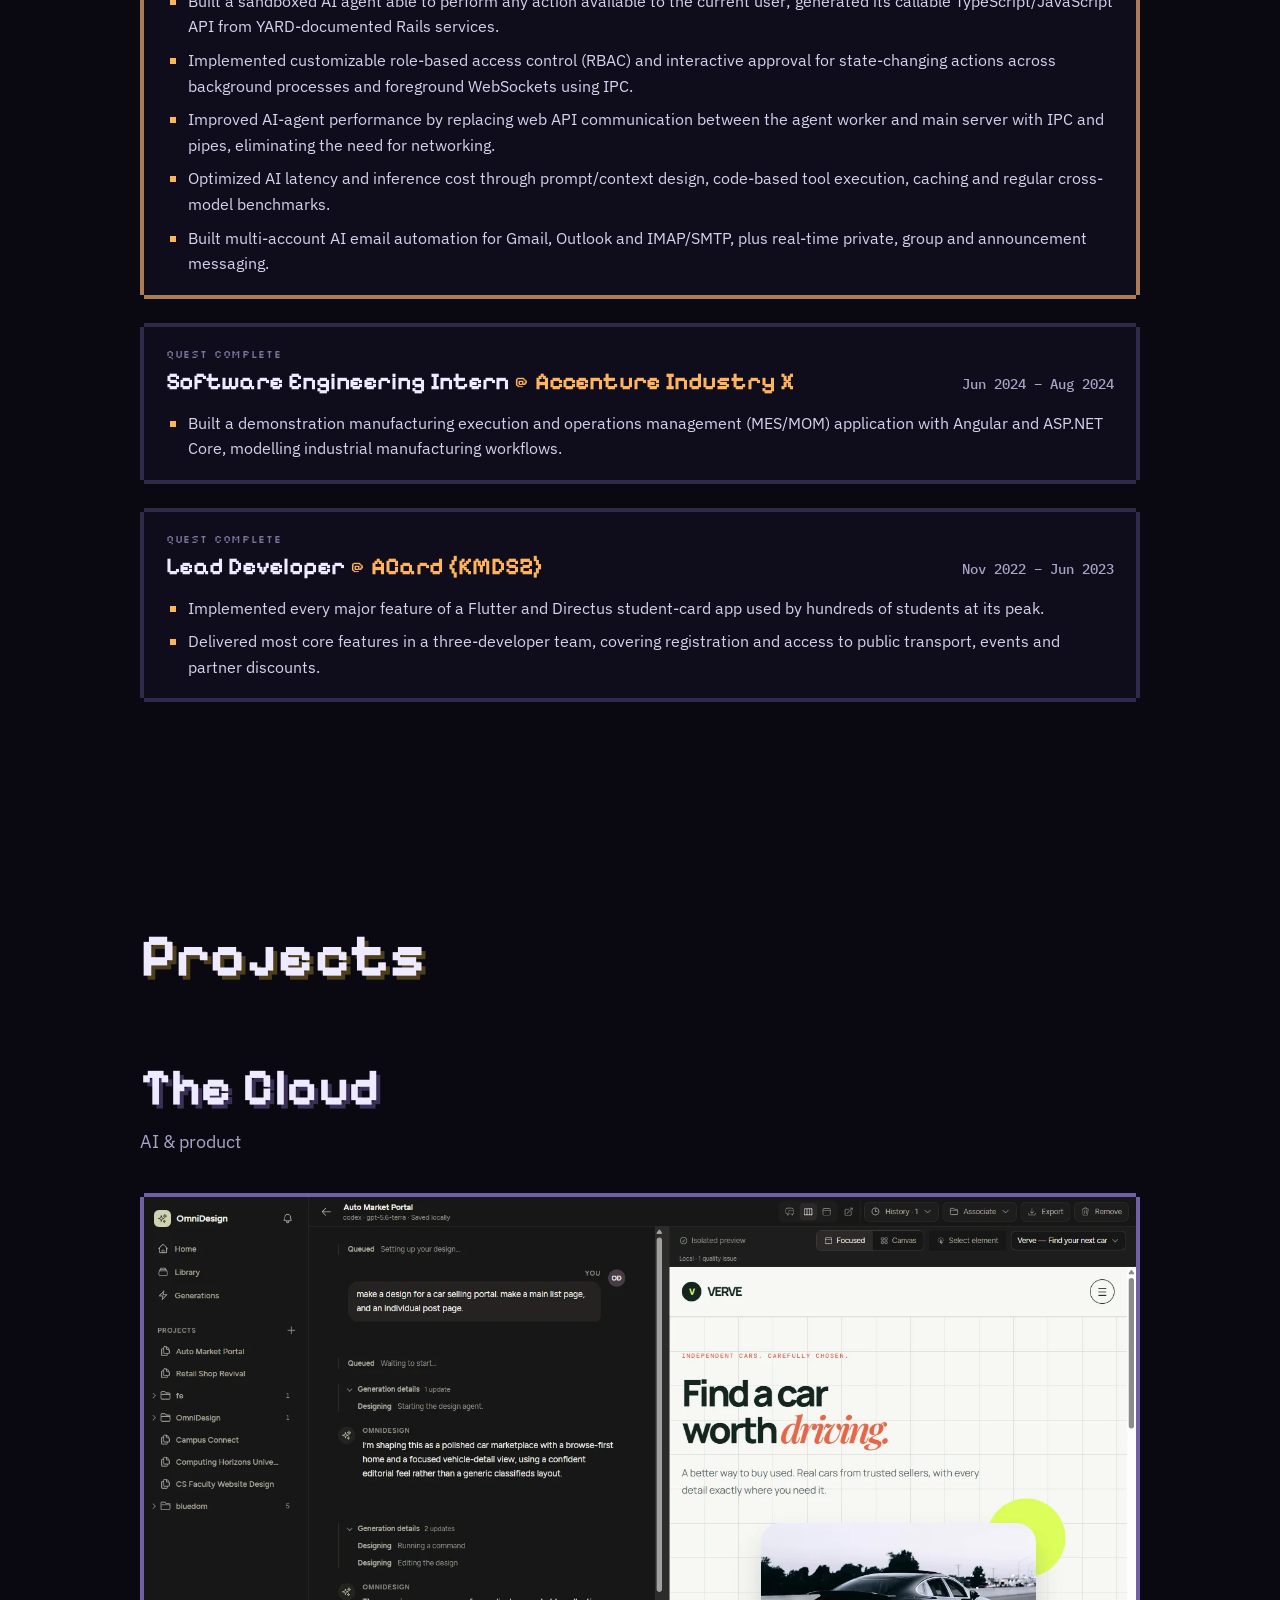
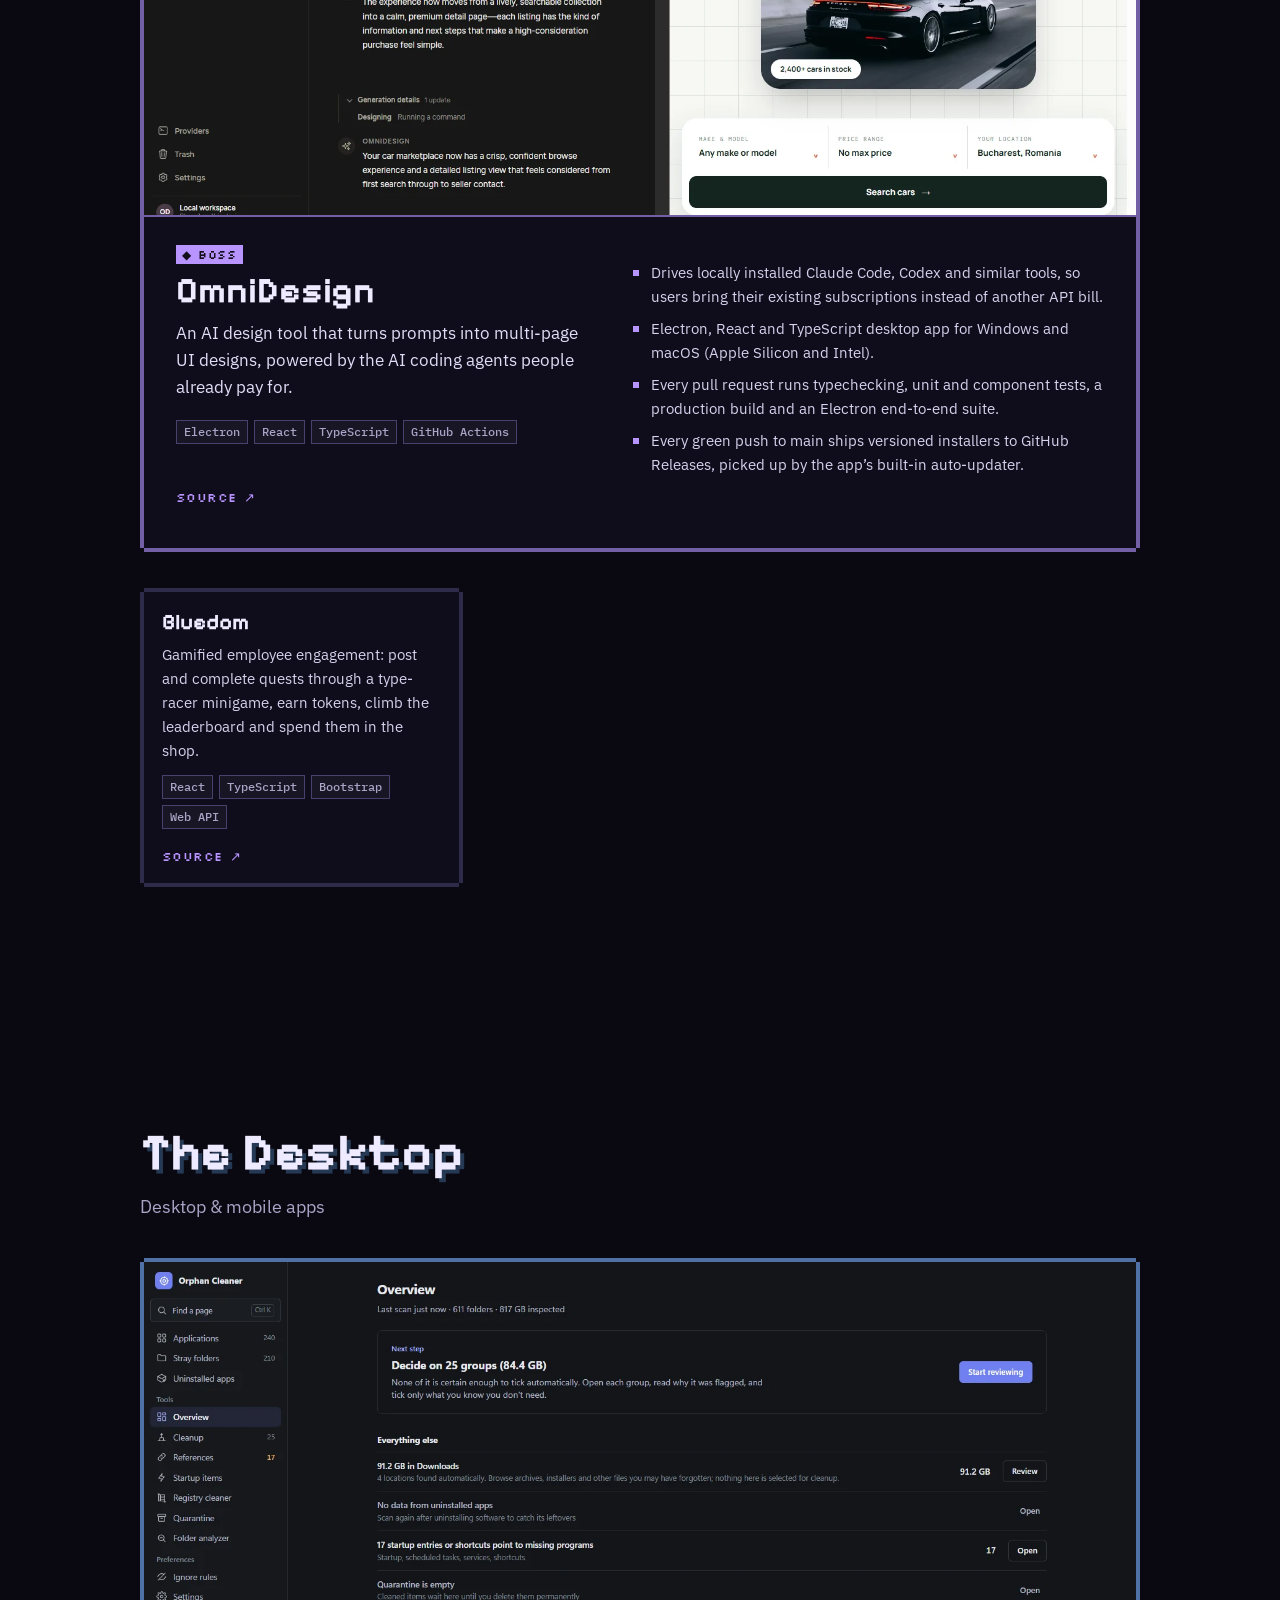
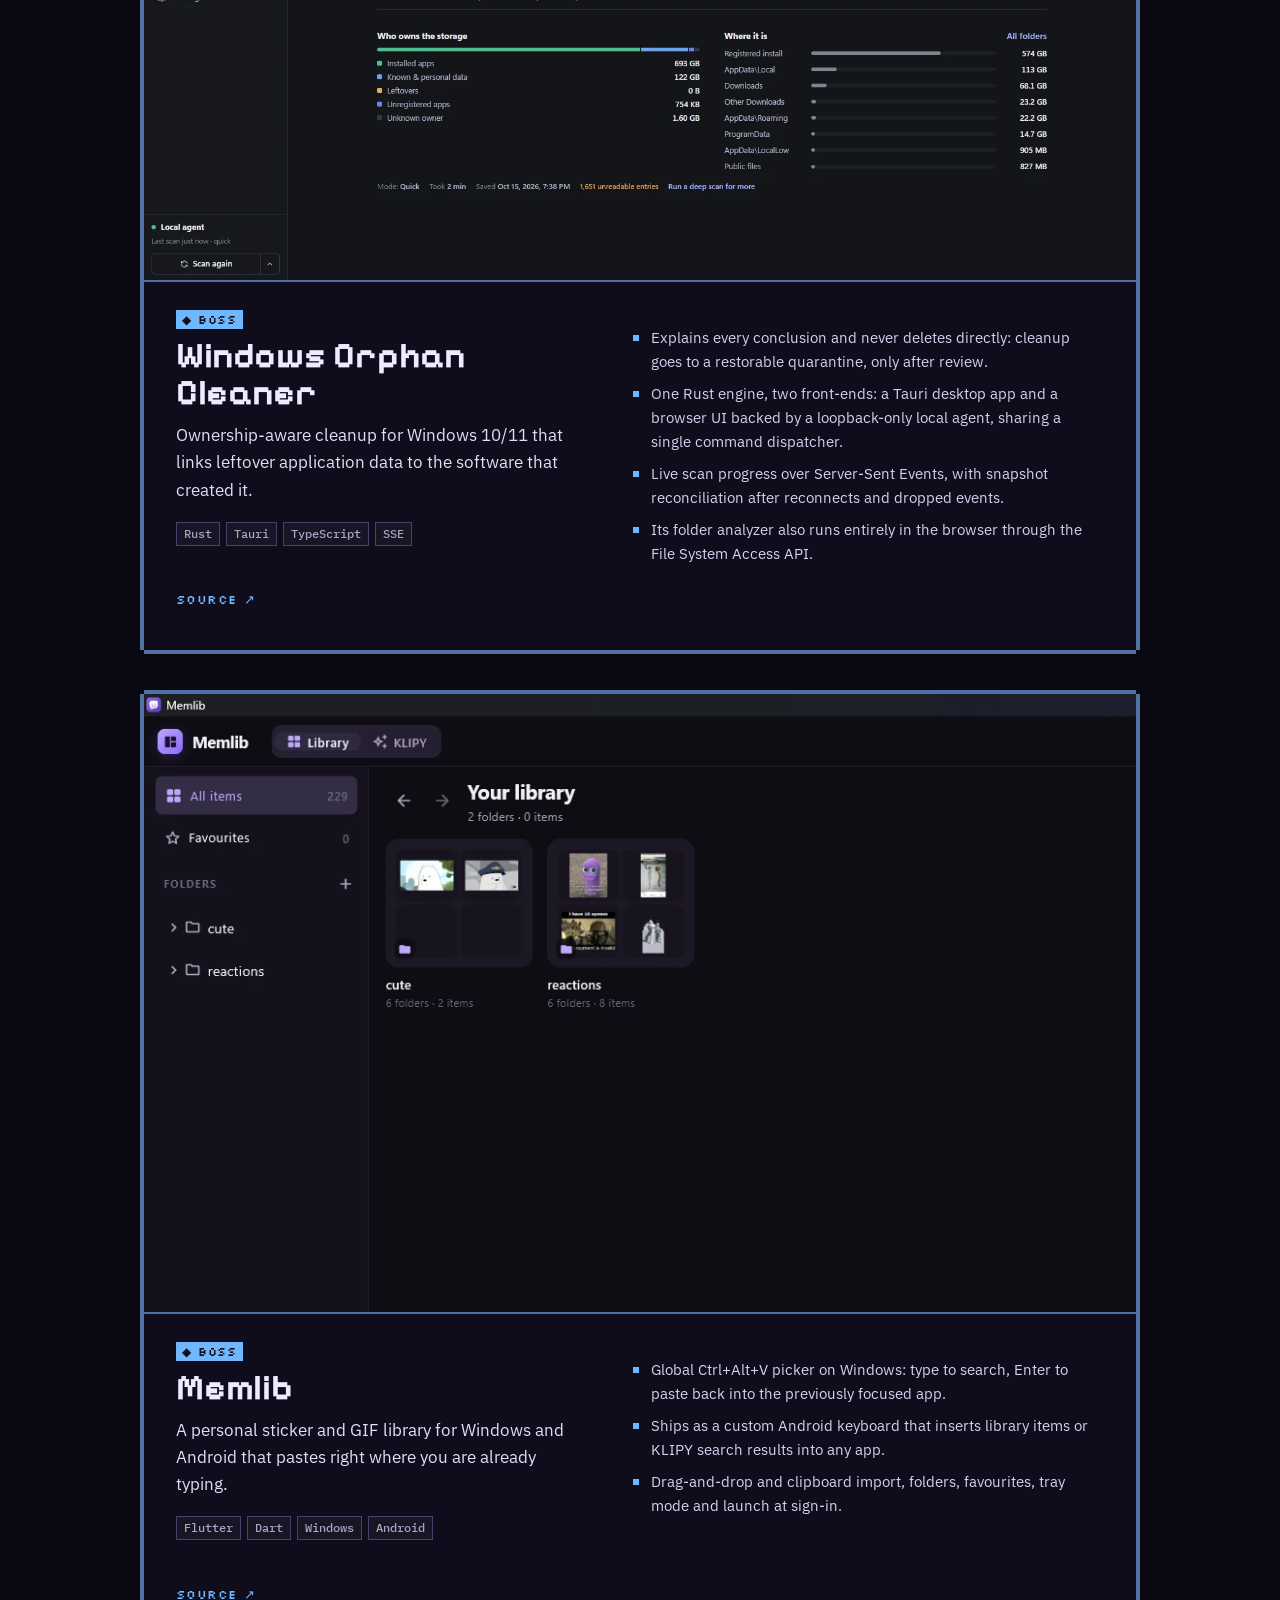
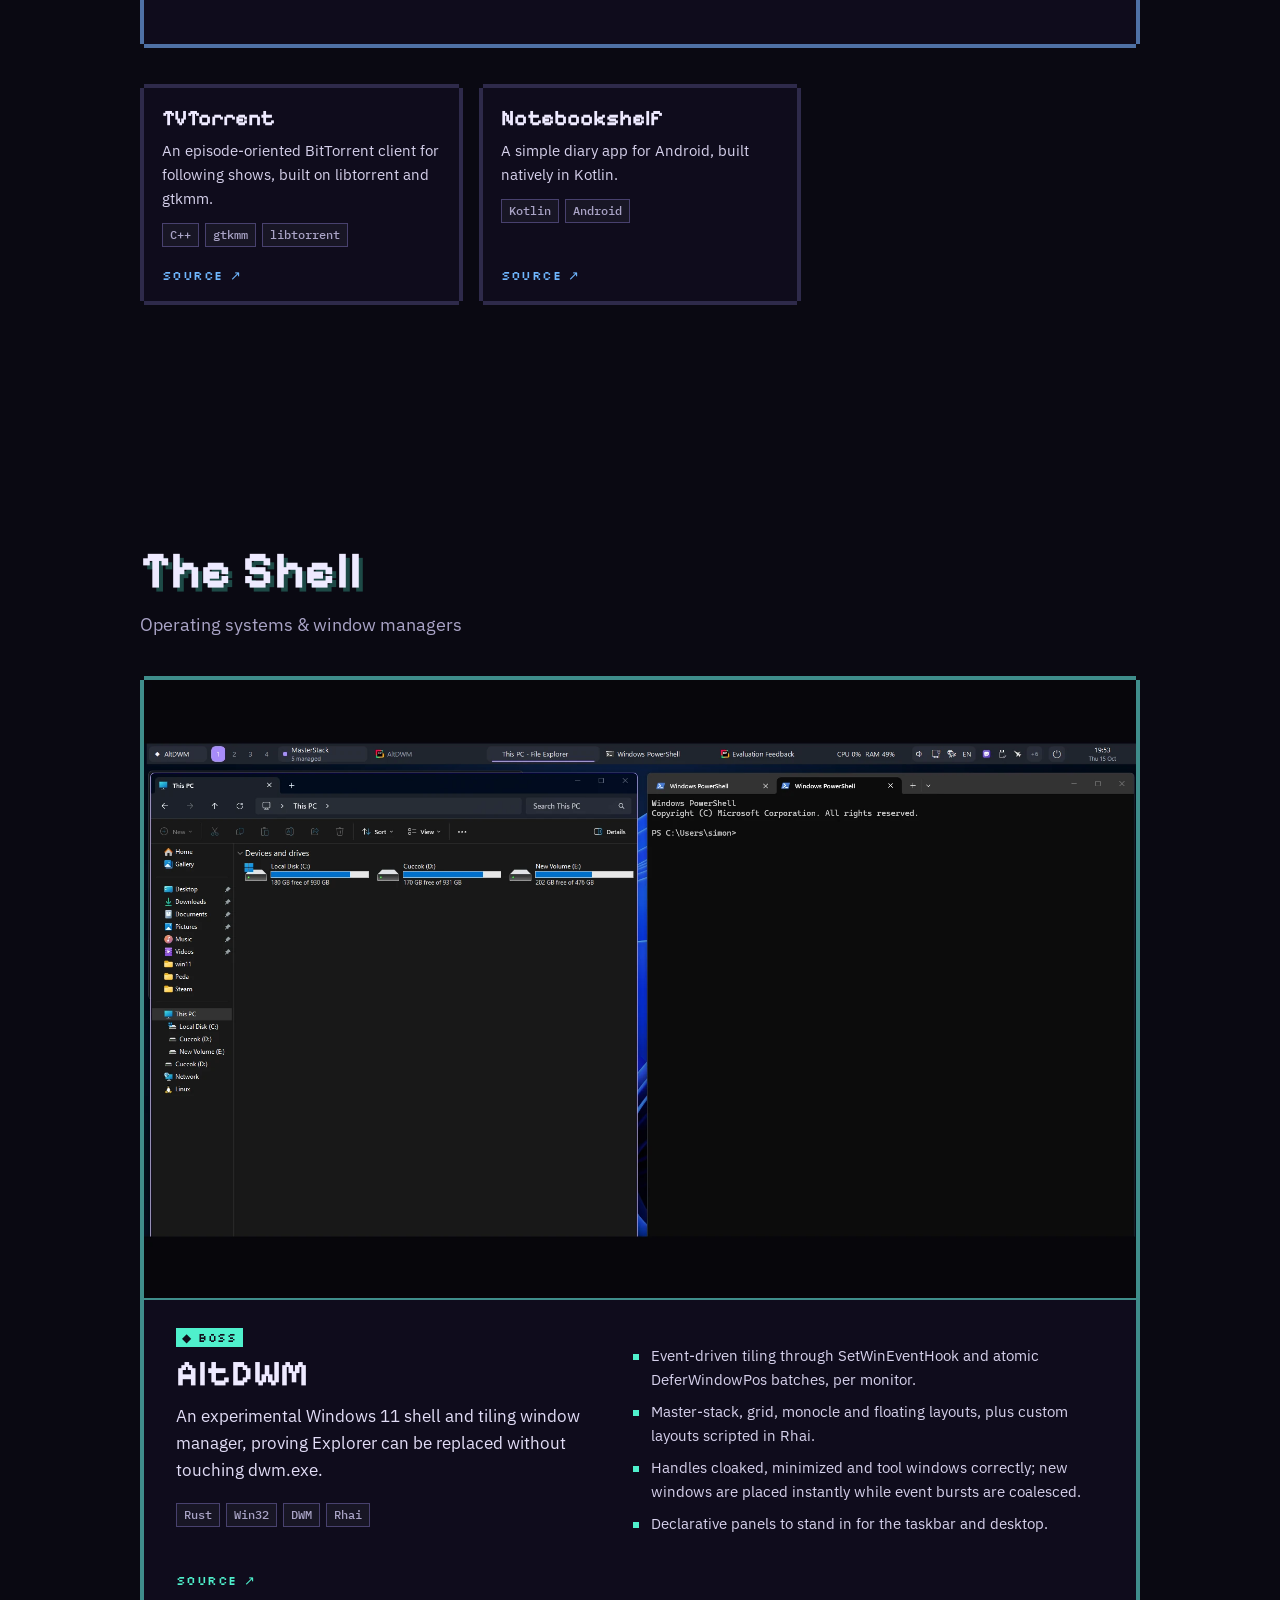
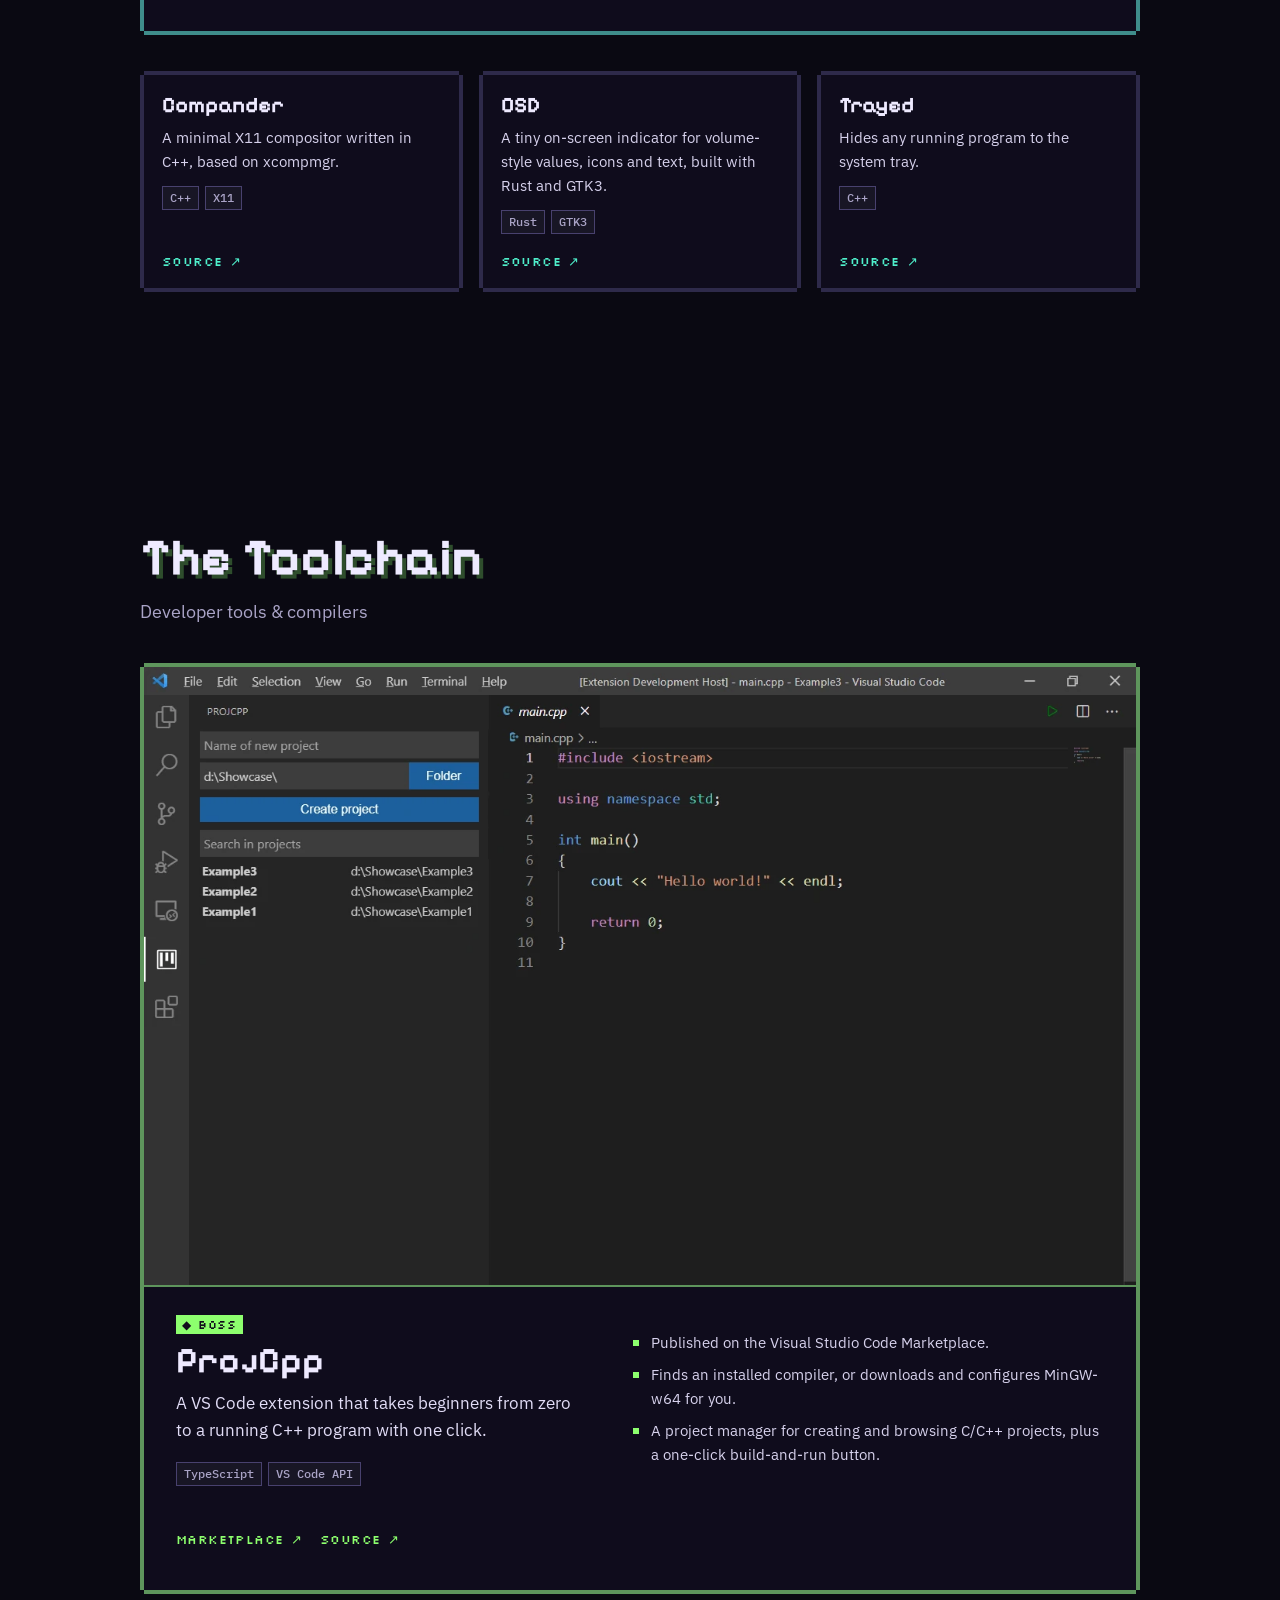
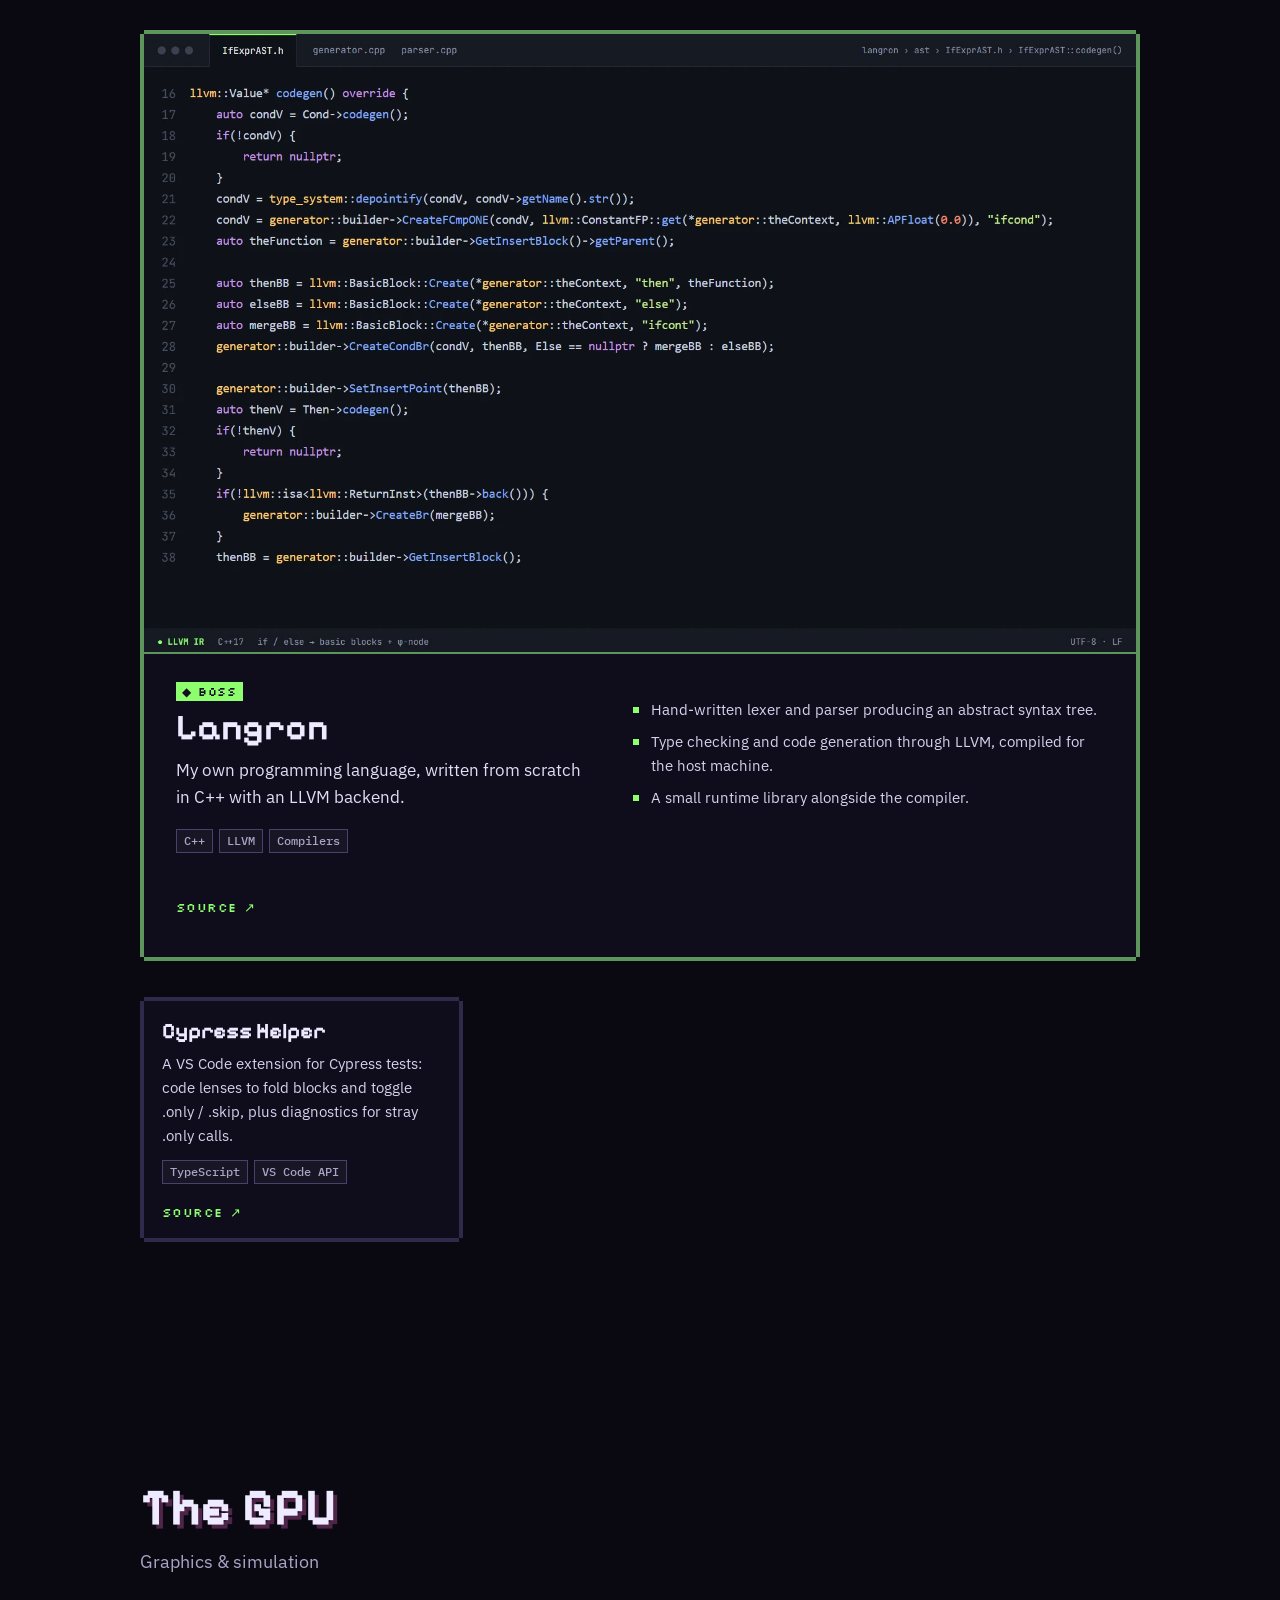
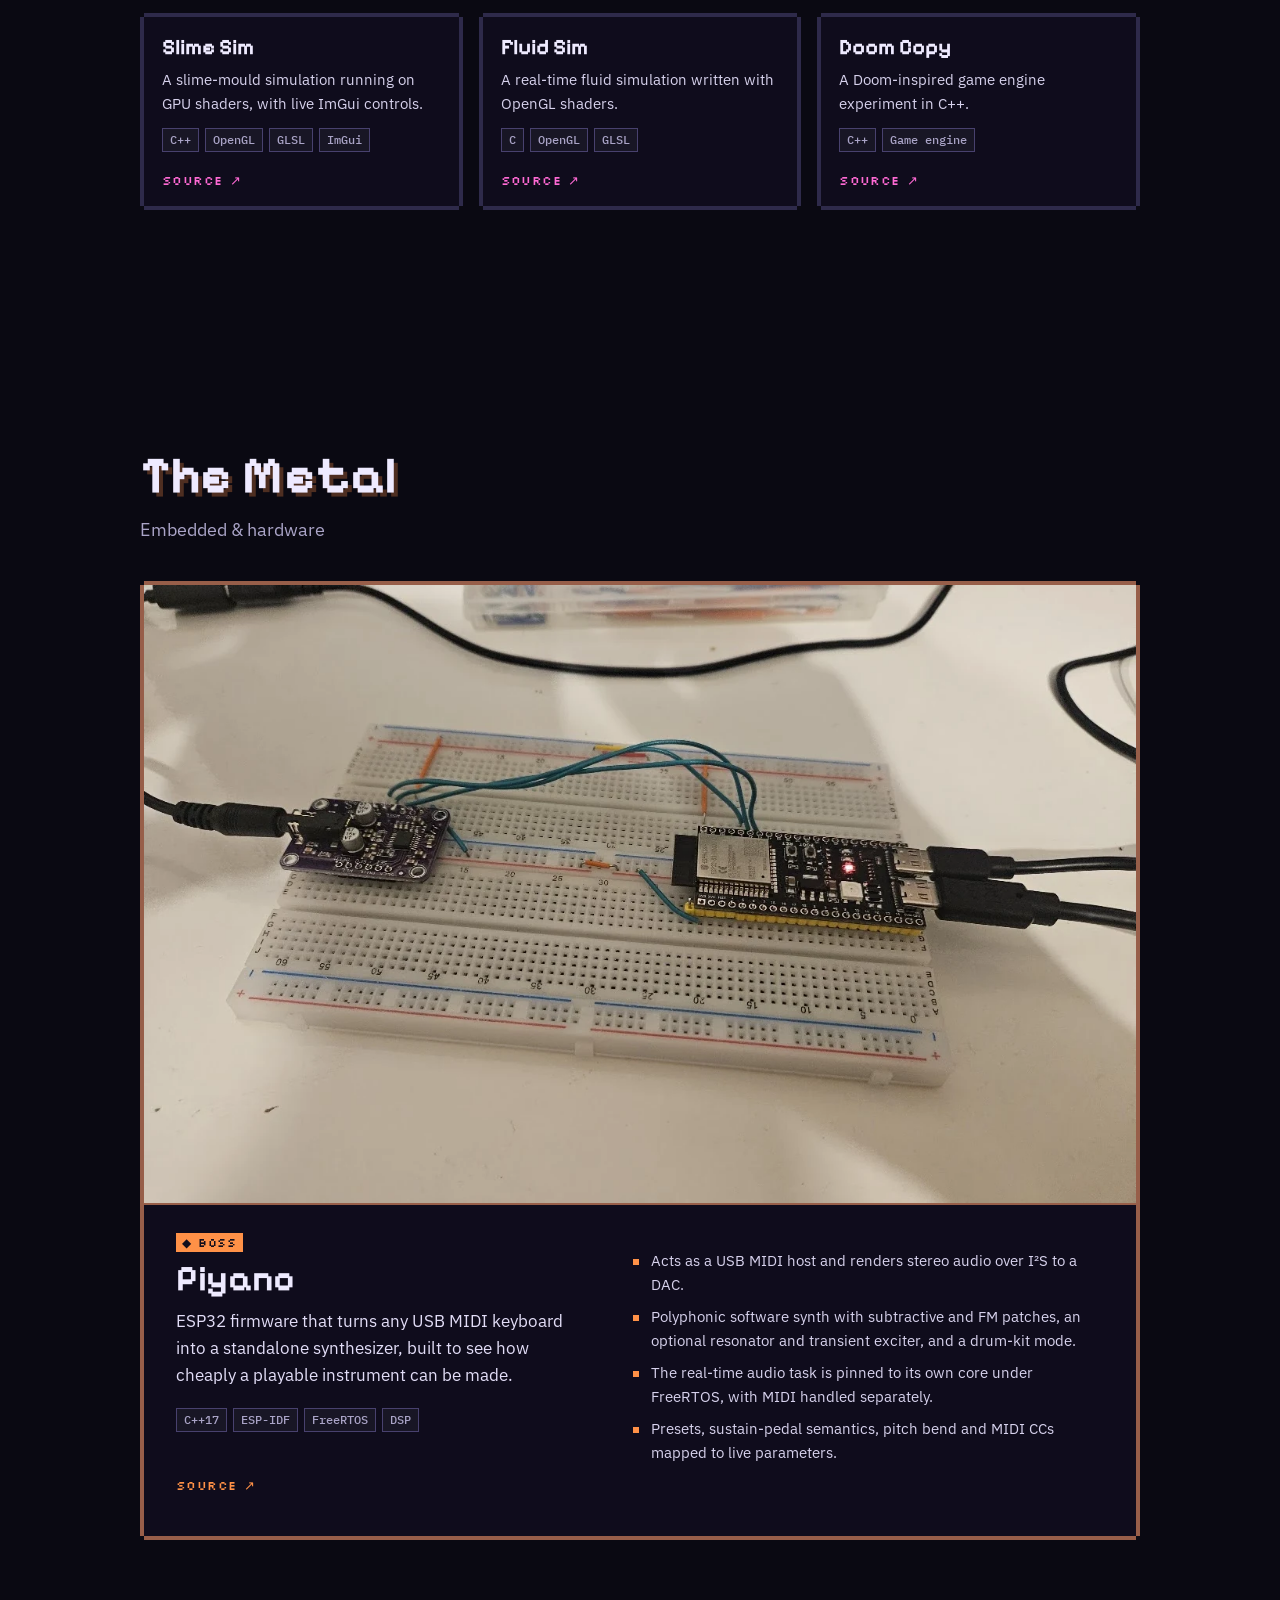
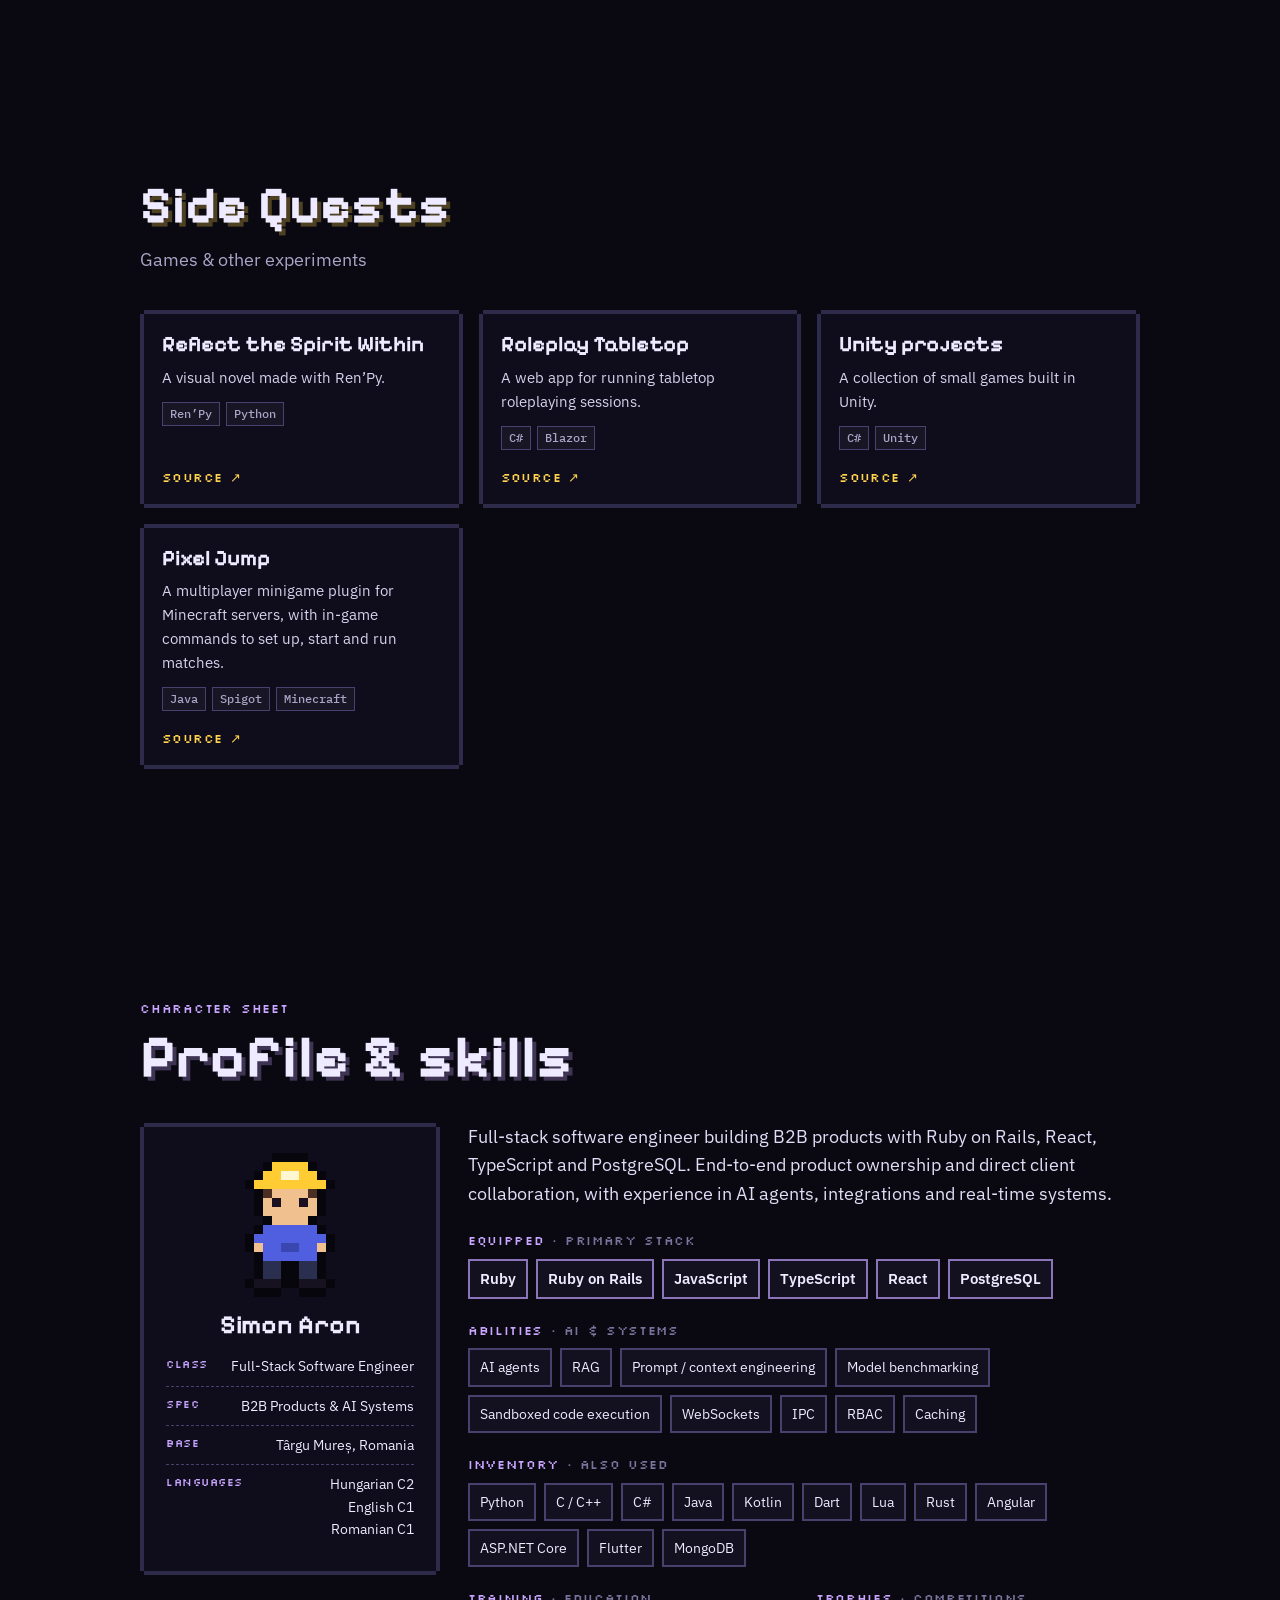
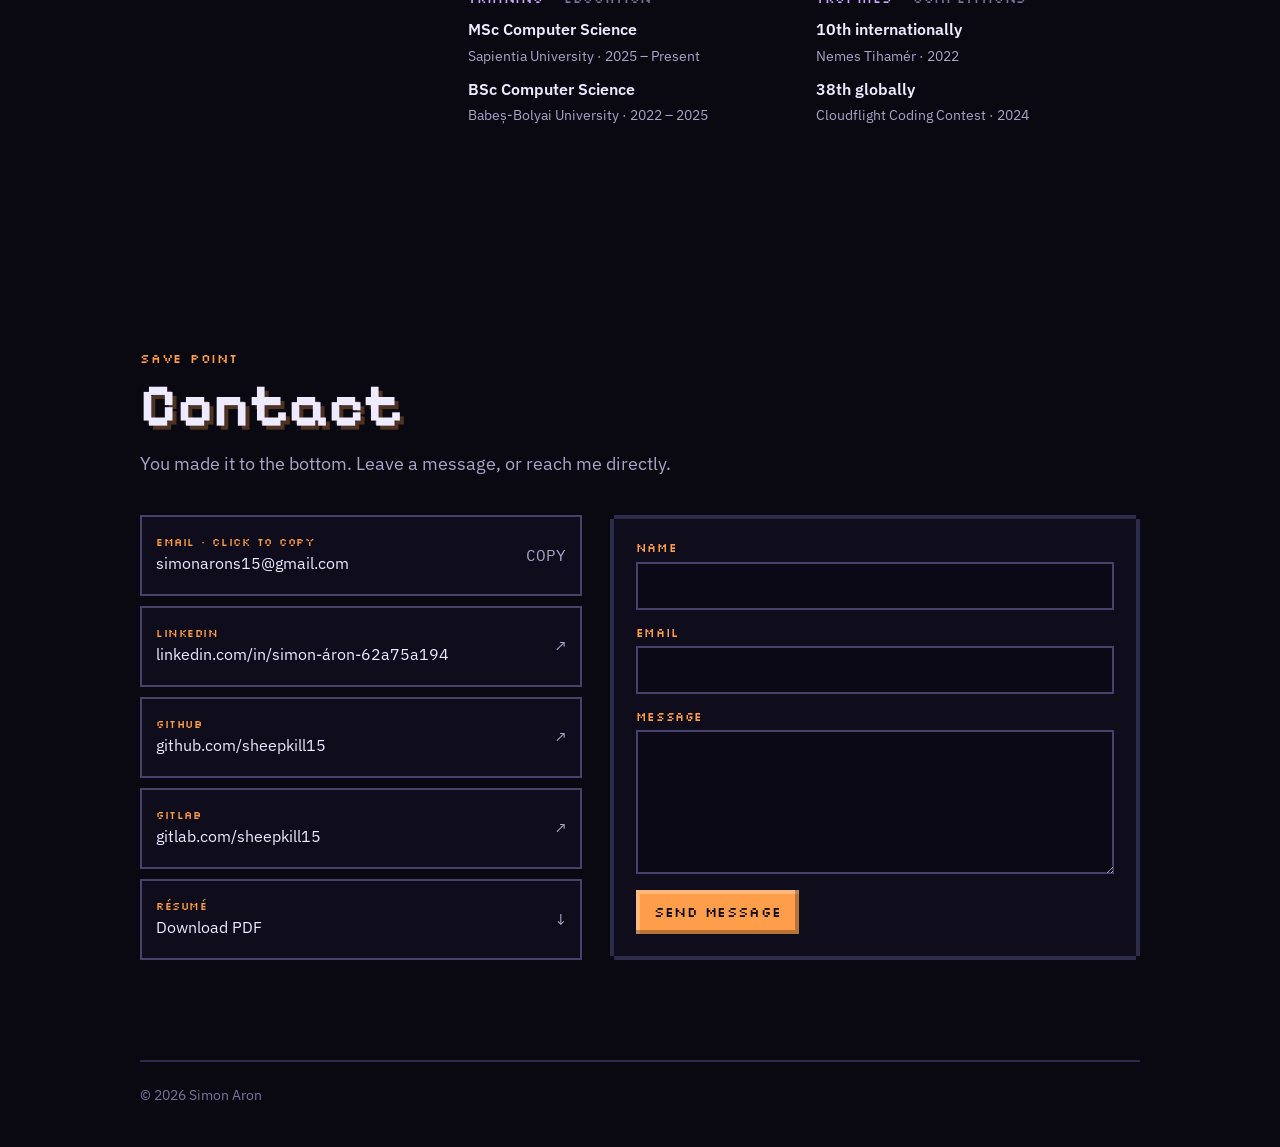
==== commit eb03dda3: "design improvements" ====
--- a/index.html
+++ b/index.html
@@ -13,11 +13,11 @@
   <link rel="preconnect" href="https://fonts.googleapis.com">
   <link rel="preconnect" href="https://fonts.gstatic.com" crossorigin>
   <link href="https://fonts.googleapis.com/css2?family=IBM+Plex+Mono:wght@400;500&family=IBM+Plex+Sans:wght@400;500;600&family=Pixelify+Sans:wght@500;700&family=Silkscreen&display=swap" rel="stylesheet">
-  <link rel="stylesheet" href="css/style.css?v=7">
-  <script src="js/data.js?v=7" defer></script>
-  <script src="js/pixel.js?v=7" defer></script>
-  <script src="js/scene.js?v=7" defer></script>
-  <script src="js/app.js?v=7" defer></script>
+  <link rel="stylesheet" href="css/style.css?v=13">
+  <script src="js/data.js?v=13" defer></script>
+  <script src="js/pixel.js?v=13" defer></script>
+  <script src="js/scene.js?v=13" defer></script>
+  <script src="js/app.js?v=13" defer></script>
 </head>
 <body>
   <a class="skip" href="#experience">Skip to content</a>
@@ -30,7 +30,7 @@
         <span>SIMON ARON</span>
       </a>
       <p class="depth" aria-hidden="true">
-        <span class="depth-arrow">▼</span><span id="depth-m">0000</span>m
+        <span class="depth-arrow">▼</span><span id="depth-m">0000</span> days
         <span class="depth-sep">·</span>
         <span id="depth-name">Surface</span>
       </p>
@@ -65,7 +65,6 @@
     <!-- SURFACE -->
     <section class="hero" id="top" data-theme="sky" data-name="Surface" style="--w:#ffcc33">
       <div class="wrap hero-inner">
-        <p class="kicker"><span class="blink">●</span> PLAYER 1 · Târgu Mureș, Romania</p>
         <h1 class="title">Simon<br>Aron</h1>
         <p class="role">Full-Stack Software Engineer</p>
         <p class="sub">I build B2B products and AI systems with Rails, React and TypeScript. In my own time I go all the way down the stack: window managers, compilers, GPU simulations and synth firmware.</p>
@@ -99,14 +98,11 @@
 
     <!-- PROJECTS -->
     <div id="projects">
-      <section class="section level-select" data-theme="cloud" data-name="Level select" style="--w:#ffcc33" aria-labelledby="ls-title">
+      <section class="section level-select" data-theme="cloud" data-name="Projects" style="--w:#ffcc33" aria-labelledby="ls-title">
         <div class="wrap">
           <header class="sec-head">
-            <p class="kicker">LEVEL SELECT</p>
             <h2 id="ls-title">Projects</h2>
-            <p class="plain">Personal projects, ordered from the top of the stack down to the hardware. <span class="nowrap"><b class="boss-dot">◆ Boss</b> = biggest builds.</span></p>
           </header>
-          <ol class="lvl-grid" id="lvl-grid"></ol>
         </div>
       </section>
       <div id="worlds"></div>
@@ -149,8 +145,7 @@
 
     <footer class="foot">
       <div class="wrap">
-        <p>© <span id="year">2026</span> Simon Aron · Pixels drawn in code, no frameworks.</p>
-        <p class="secret" aria-hidden="true">↑ ↑ ↓ ↓ ← → ← → B A</p>
+        <p>© <span id="year">2026</span> Simon Aron</p>
       </div>
     </footer>
   </main>
--- a/css/style.css
+++ b/css/style.css
@@ -151,9 +151,10 @@
   text-shadow: 4px 4px 0 #b45f2a, 8px 8px 0 #4a2560;
 }
 .role { margin: 26px 0 0; font: 700 clamp(22px, 3.4vw, 32px)/1.15 var(--f-pixel); color: var(--w); }
-.sub { margin: 14px 0 0; max-width: 600px; font-size: 18px; color: #d9d4f0; }
-.blink { animation: blink 1.2s steps(1) infinite; color: #8dff6e; }
-@keyframes blink { 50% { opacity: 0; } }
+.sub {
+  margin: 14px 0 0; max-width: 600px; font-size: 18px; color: #f3f0ff;
+  text-shadow: 0 0 3px #05040f, 0 0 8px #05040f, 0 0 16px #05040f, 0 0 24px #05040f;
+}
 
 .menu { margin-top: 34px; display: grid; gap: 4px; max-width: 460px; }
 .menu-item {
@@ -161,11 +162,7 @@
   padding: 10px 14px 10px 36px; min-height: 48px; text-decoration: none;
   background: rgba(10, 9, 18, 0.55);
 }
-.menu-item::before {
-  content: '▶'; position: absolute; left: 12px; top: 13px; font-size: 14px; color: var(--w);
-  opacity: 0; animation: blink 0.9s steps(1) infinite;
-}
-.menu:not(:hover):not(:focus-within) .menu-item:first-child::before,
+.menu-item::before { content: '▶'; position: absolute; left: 12px; top: 13px; font-size: 14px; color: var(--w); opacity: 0; }
 .menu-item:hover::before, .menu-item:focus-visible::before { opacity: 1; }
 .menu-item:hover, .menu-item:focus-visible { background: rgba(255, 204, 51, 0.12); outline: none; }
 .menu-item:focus-visible { box-shadow: inset 0 0 0 2px var(--w); }
@@ -186,11 +183,12 @@
 /* ---------- Highlights ---------- */
 .highlights { padding: 40px 0 0; }
 .unlocks { list-style: none; margin: 0; padding: 0; display: grid; gap: 16px; }
-@media (min-width: 760px) { .unlocks { grid-template-columns: repeat(3, 1fr); gap: 20px; } }
+@media (min-width: 640px) { .unlocks { grid-template-columns: repeat(2, 1fr); gap: 20px; } }
+@media (min-width: 1100px) { .unlocks { grid-template-columns: repeat(4, 1fr); } }
 .unlock { --bd: color-mix(in srgb, var(--w) 45%, var(--line)); padding: 18px 20px; display: grid; grid-template-columns: auto 1fr; gap: 4px 14px; align-items: start; }
 .unlock svg { grid-row: span 2; width: 32px; height: 32px; margin-top: 2px; }
 .unlock-tag { font: 400 11px/1.2 var(--f-label); color: var(--w); letter-spacing: 0.05em; }
-.unlock-big { font: 700 30px/1 var(--f-pixel); }
+.unlock-big { font: 600 30px/1 var(--f-mono); letter-spacing: -0.01em; }
 .unlock p { grid-column: 1 / -1; margin: 8px 0 0; font-size: 15px; color: var(--muted); line-height: 1.5; }
 
 /* ---------- Experience ---------- */
@@ -201,16 +199,15 @@
 .quest h3 { margin: 0; font: 700 24px/1.2 var(--f-pixel); }
 .quest h3 .at { color: var(--w); }
 .quest-dates { font: 500 14px/1.4 var(--f-mono); color: var(--muted); }
-.status { display: inline-flex; align-items: center; gap: 8px; margin: 0 0 8px; font: 400 11px/1 var(--f-label); letter-spacing: 0.06em; color: var(--dim); }
-.status::before { content: ''; width: 8px; height: 8px; background: var(--dim); }
+.status { display: block; margin: 0 0 8px; font: 400 11px/1 var(--f-label); letter-spacing: 0.06em; color: var(--dim); }
 .is-active .status { color: #8dff6e; }
-.is-active .status::before { background: #8dff6e; animation: blink 1.2s steps(1) infinite; }
 .loot { list-style: none; margin: 14px 0 0; padding: 0; display: grid; gap: 8px; }
 .loot li { position: relative; padding-left: 22px; color: #d6d1ec; }
 .loot li::before { content: ''; position: absolute; left: 4px; top: 0.62em; width: 6px; height: 6px; background: var(--w); }
 
 /* ---------- Level select ---------- */
-.level-select { padding-bottom: 32px; }
+.level-select { padding-bottom: 0; }
+.level-select + #worlds > .world:first-child { padding-top: 40px; }
 .lvl-grid { list-style: none; margin: 0; padding: 0; display: grid; grid-template-columns: repeat(2, 1fr); gap: 12px; }
 @media (min-width: 760px) { .lvl-grid { grid-template-columns: repeat(4, 1fr); gap: 16px; } }
 .lvl-tile {
@@ -304,7 +301,15 @@
 /* ---------- Contact ---------- */
 .contact { padding-bottom: 72px; }
 .contact-grid { display: grid; gap: 28px; }
-@media (min-width: 860px) { .contact-grid { grid-template-columns: 1fr 1.2fr; align-items: start; } }
+@media (min-width: 860px) {
+  /* Both columns share the row height; the link buttons grow evenly to match the form. */
+  .contact-grid { grid-template-columns: 1fr 1.2fr; align-items: stretch; }
+  .contact-grid .form { margin-block: 4px; grid-template-rows: auto auto 1fr auto; }
+  .contact-grid .form label:has(textarea) { grid-template-rows: auto 1fr; }
+  .contact-grid .form textarea { height: 100%; min-height: 120px; }
+  .direct { grid-auto-rows: 1fr; padding-block: 0; }
+  .direct li > a, .direct li > button { height: 100%; }
+}
 .direct { list-style: none; margin: 0; padding: 0; display: grid; gap: 10px; }
 .direct a, .direct button {
   width: 100%; display: flex; align-items: center; justify-content: space-between; gap: 12px;
@@ -332,7 +337,6 @@
 .foot { padding: 28px 0 40px; font-size: 14px; color: var(--dim); position: relative; }
 .foot .wrap { display: flex; flex-wrap: wrap; justify-content: space-between; gap: 8px 20px; border-top: 2px solid var(--line); padding-top: 22px; }
 .foot p { margin: 0; }
-.secret { font-family: var(--f-mono); letter-spacing: 0.1em; opacity: 0.45; }
 
 /* ---------- Quick look ---------- */
 body.is-quick #scene, body.is-quick #game, body.is-quick .depth, body.is-quick .hud-nav, body.is-quick .hud-progress { display: none !important; }
@@ -384,3 +388,23 @@
   body { background: #fff; color: #000; }
   .quick, .quick * { color: #000 !important; }
 }
+
+/* ---------- Combo keycaps (secret) ---------- */
+.combo {
+  position: fixed; left: 50%; bottom: 28px; z-index: 60; transform: translateX(-50%);
+  display: flex; gap: 6px; pointer-events: none;
+  opacity: 0; transition: opacity 0.35s steps(3);
+}
+.combo.show { opacity: 1; }
+.cap {
+  min-width: 30px; height: 30px; padding: 0 6px; display: grid; place-items: center;
+  font: 400 13px/1 var(--f-label); color: var(--ink); background: var(--panel-solid);
+  box-shadow: inset 0 0 0 2px var(--line2), 0 3px 0 #000;
+}
+.cap.new { color: var(--on-w); background: var(--w); box-shadow: inset 0 0 0 2px rgba(0, 0, 0, 0.25), 0 3px 0 #000; animation: cap-pop 0.3s steps(4); }
+.combo.done .cap { color: #120e1c; background: #ffd34d; animation: cap-pop 0.4s steps(4); }
+@keyframes cap-pop {
+  0% { transform: translateY(10px) scale(0.5); opacity: 0; }
+  60% { transform: translateY(-5px) scale(1.15); opacity: 1; }
+  100% { transform: none; }
+}
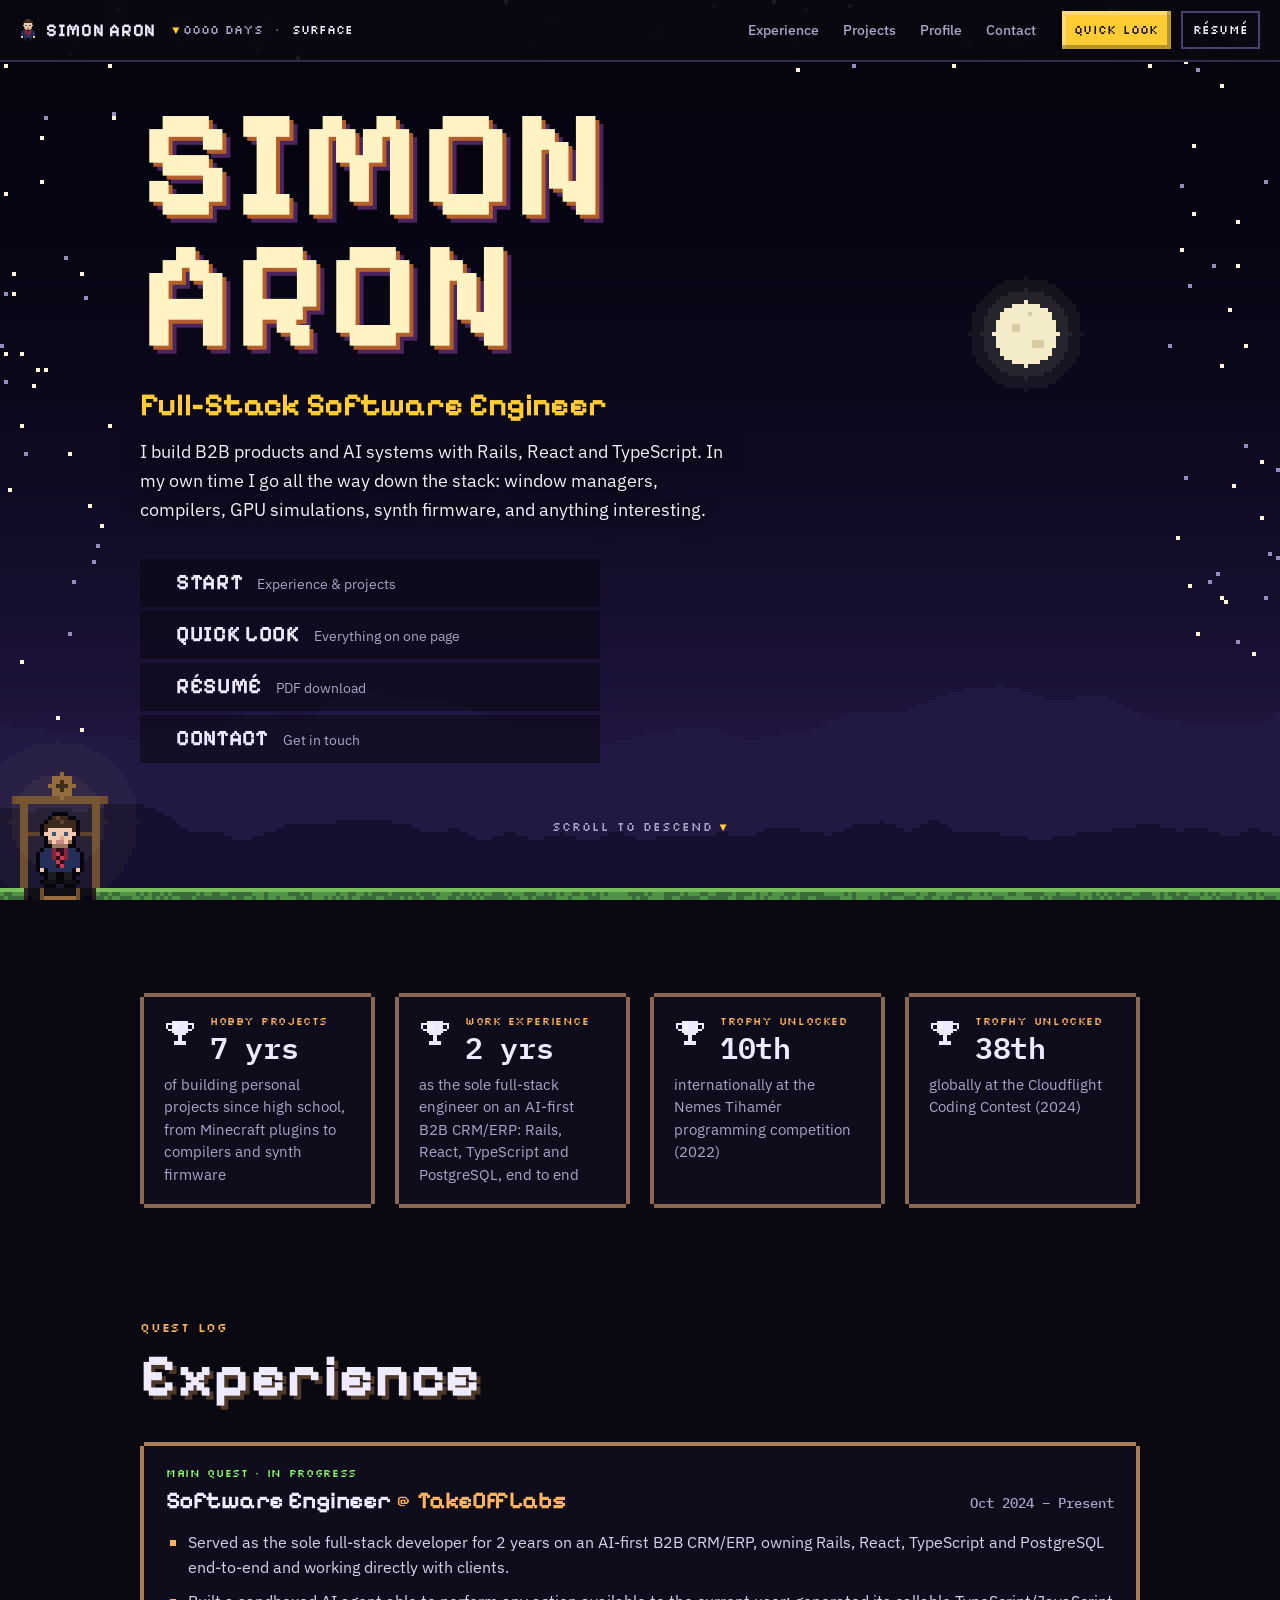
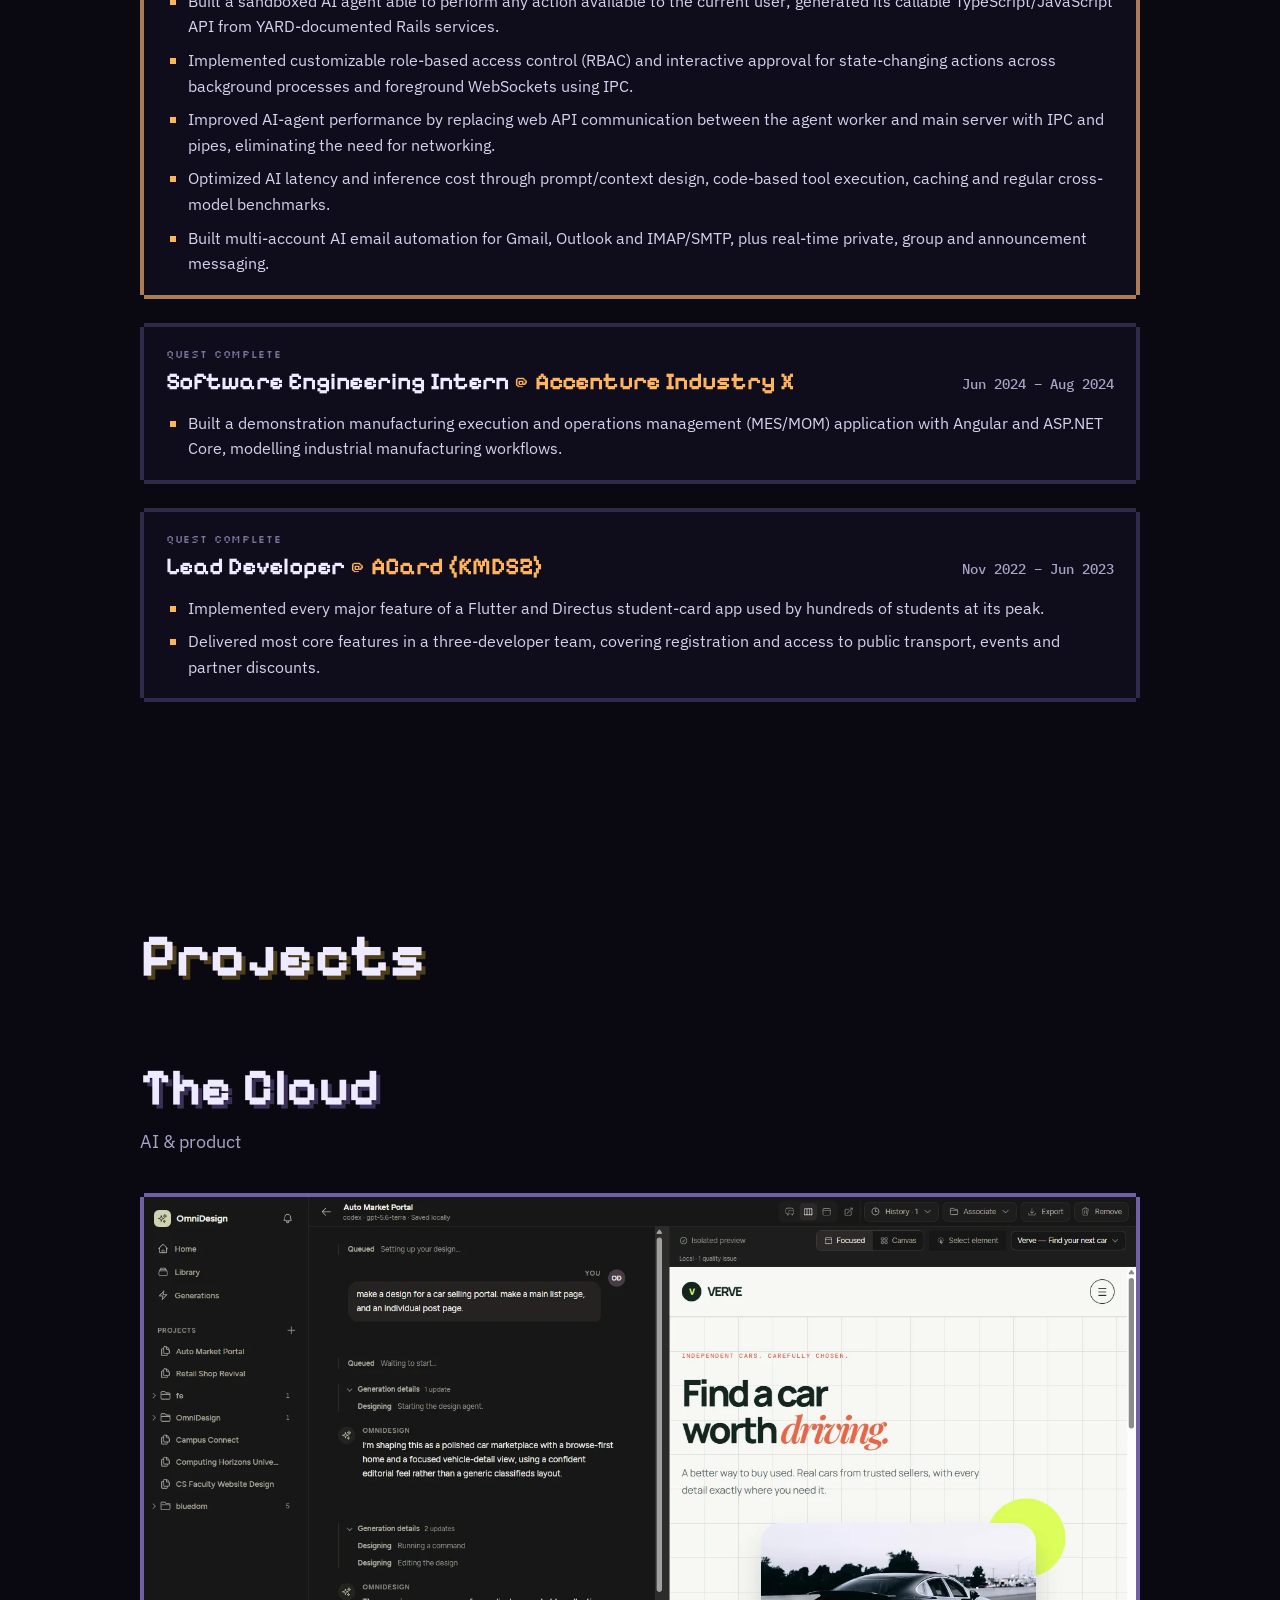
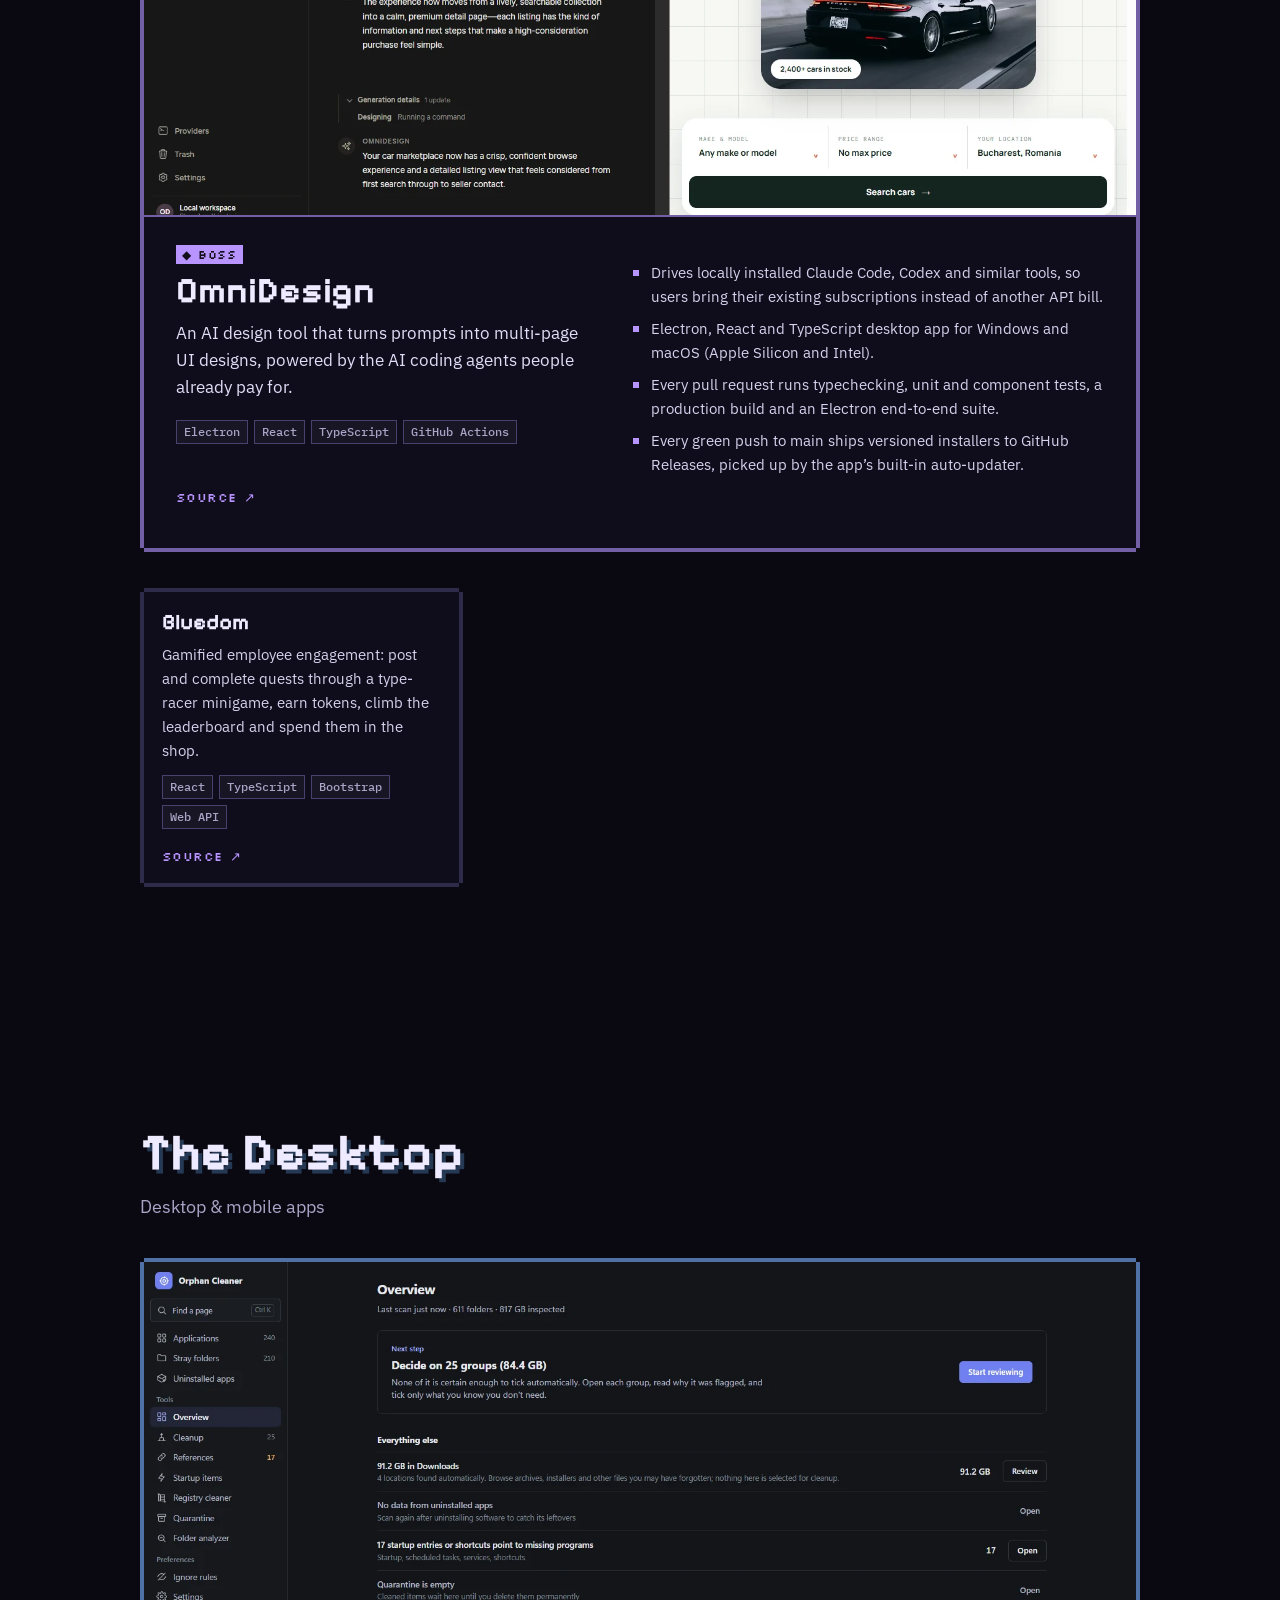
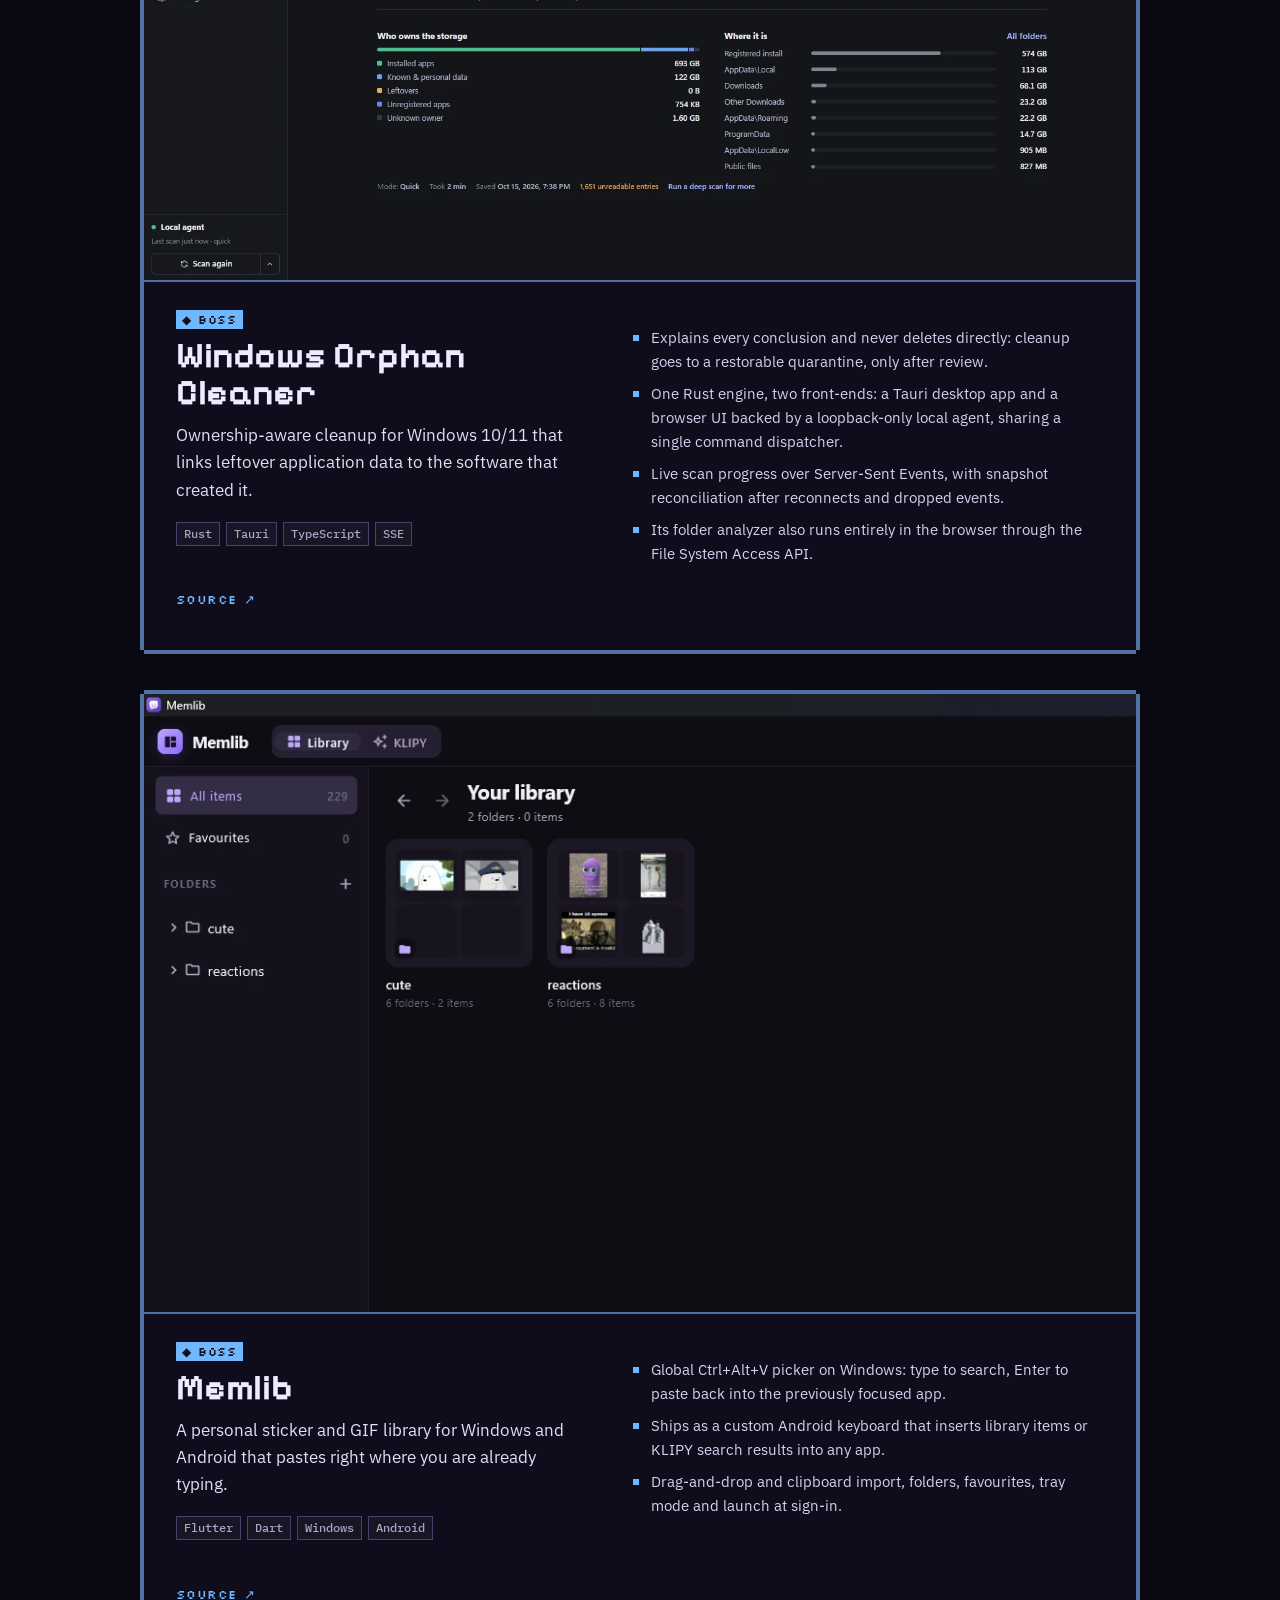
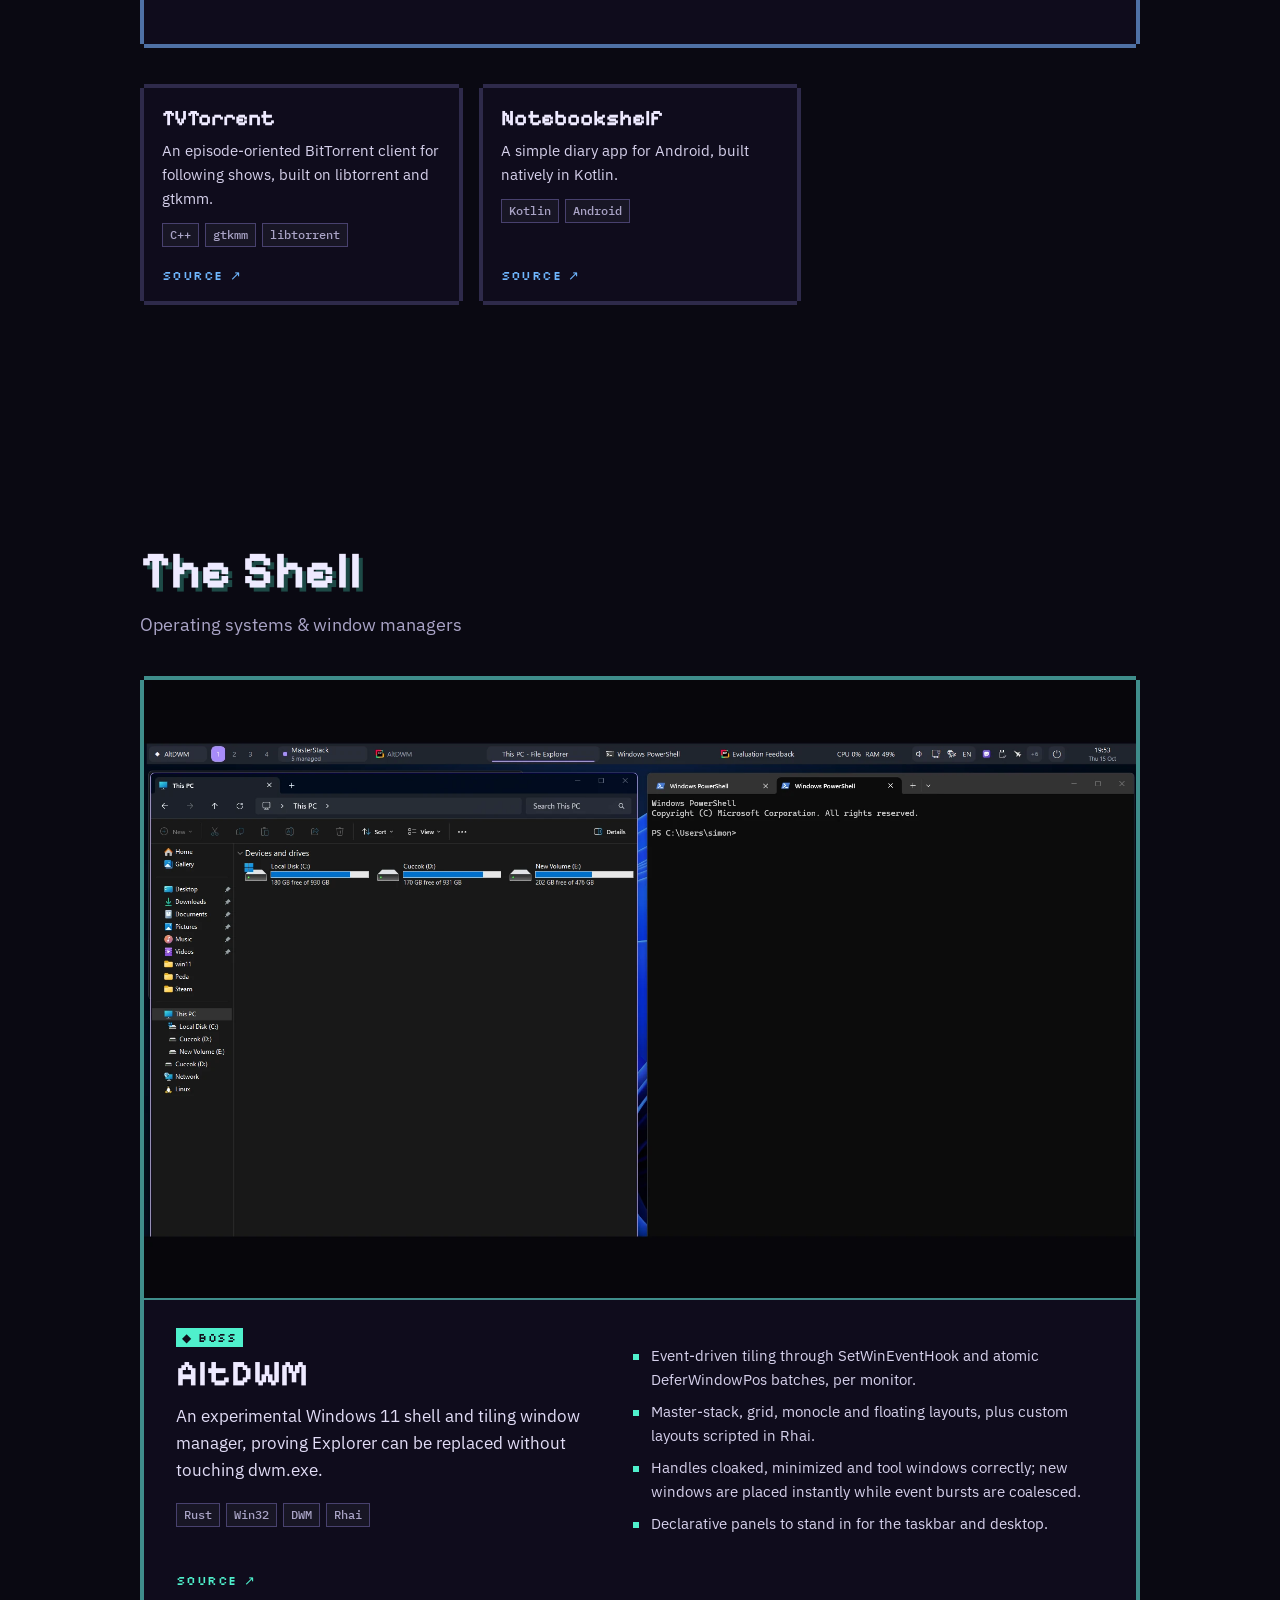
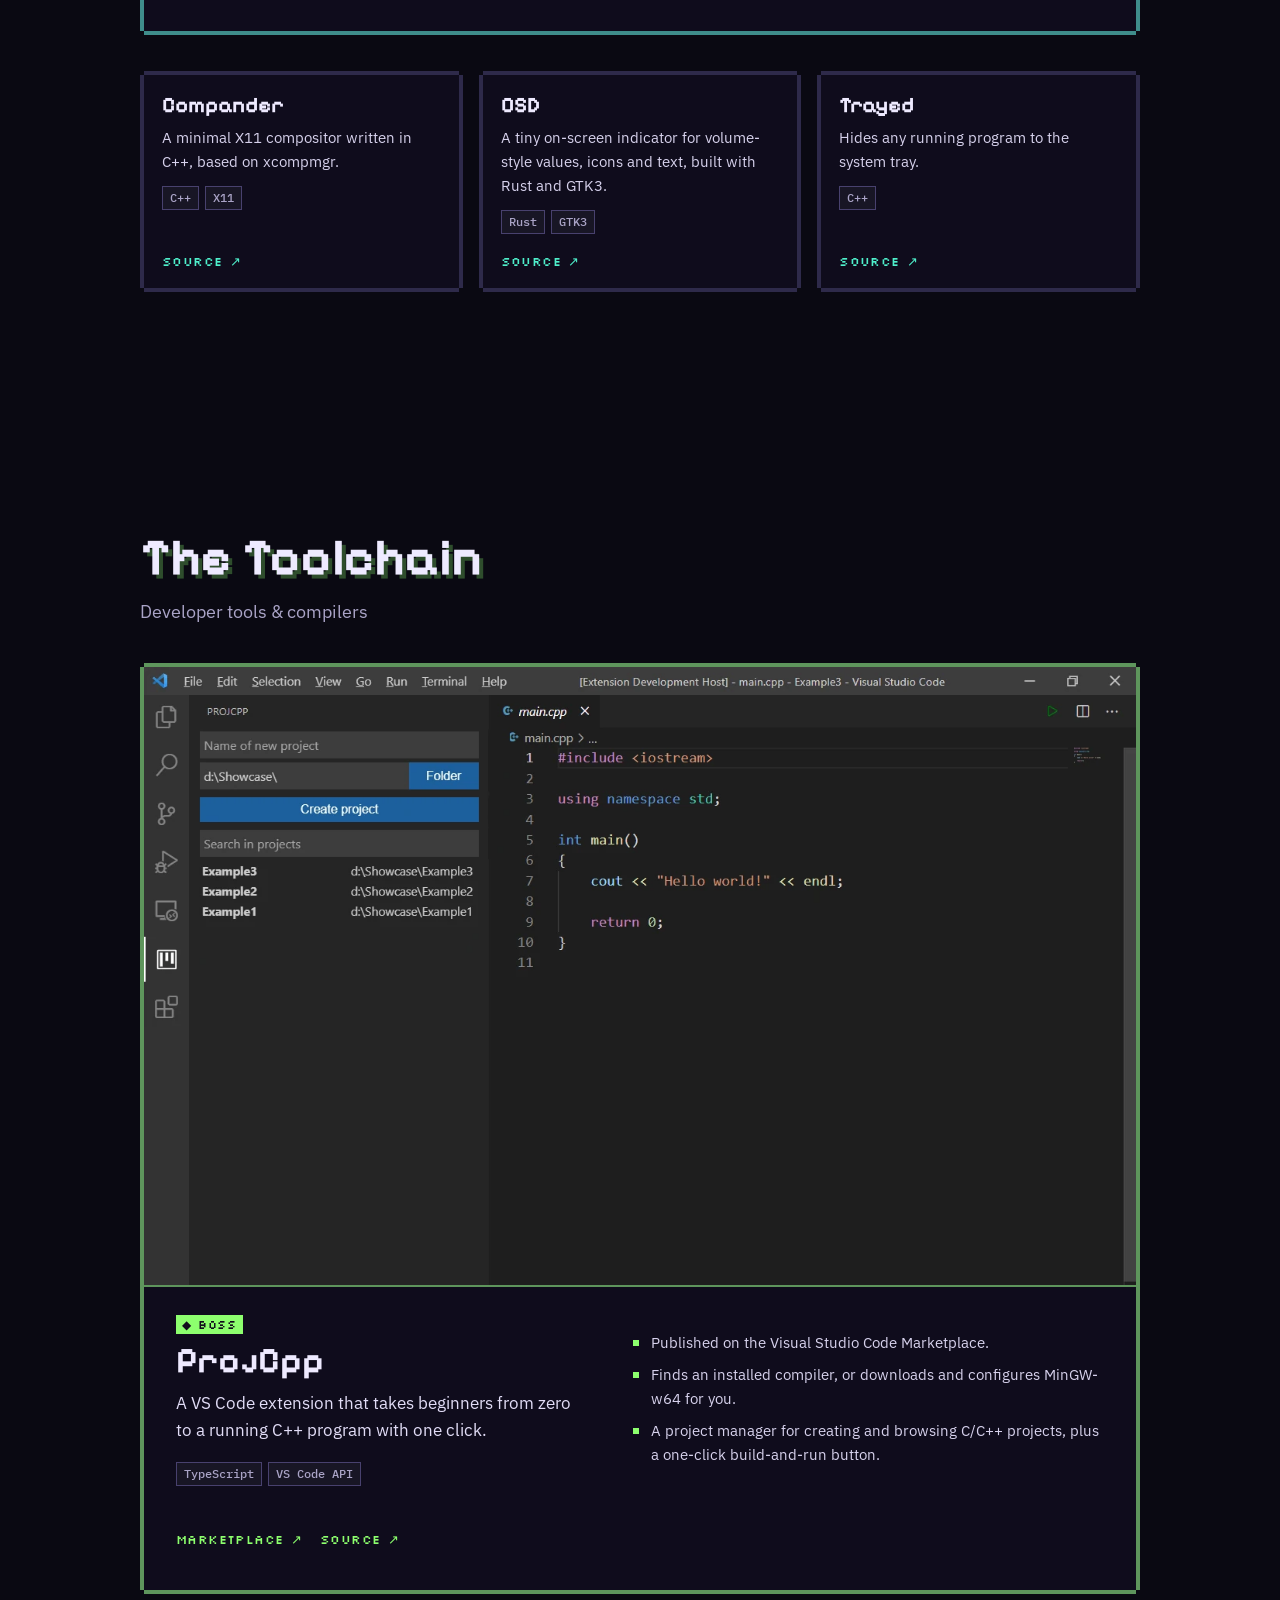
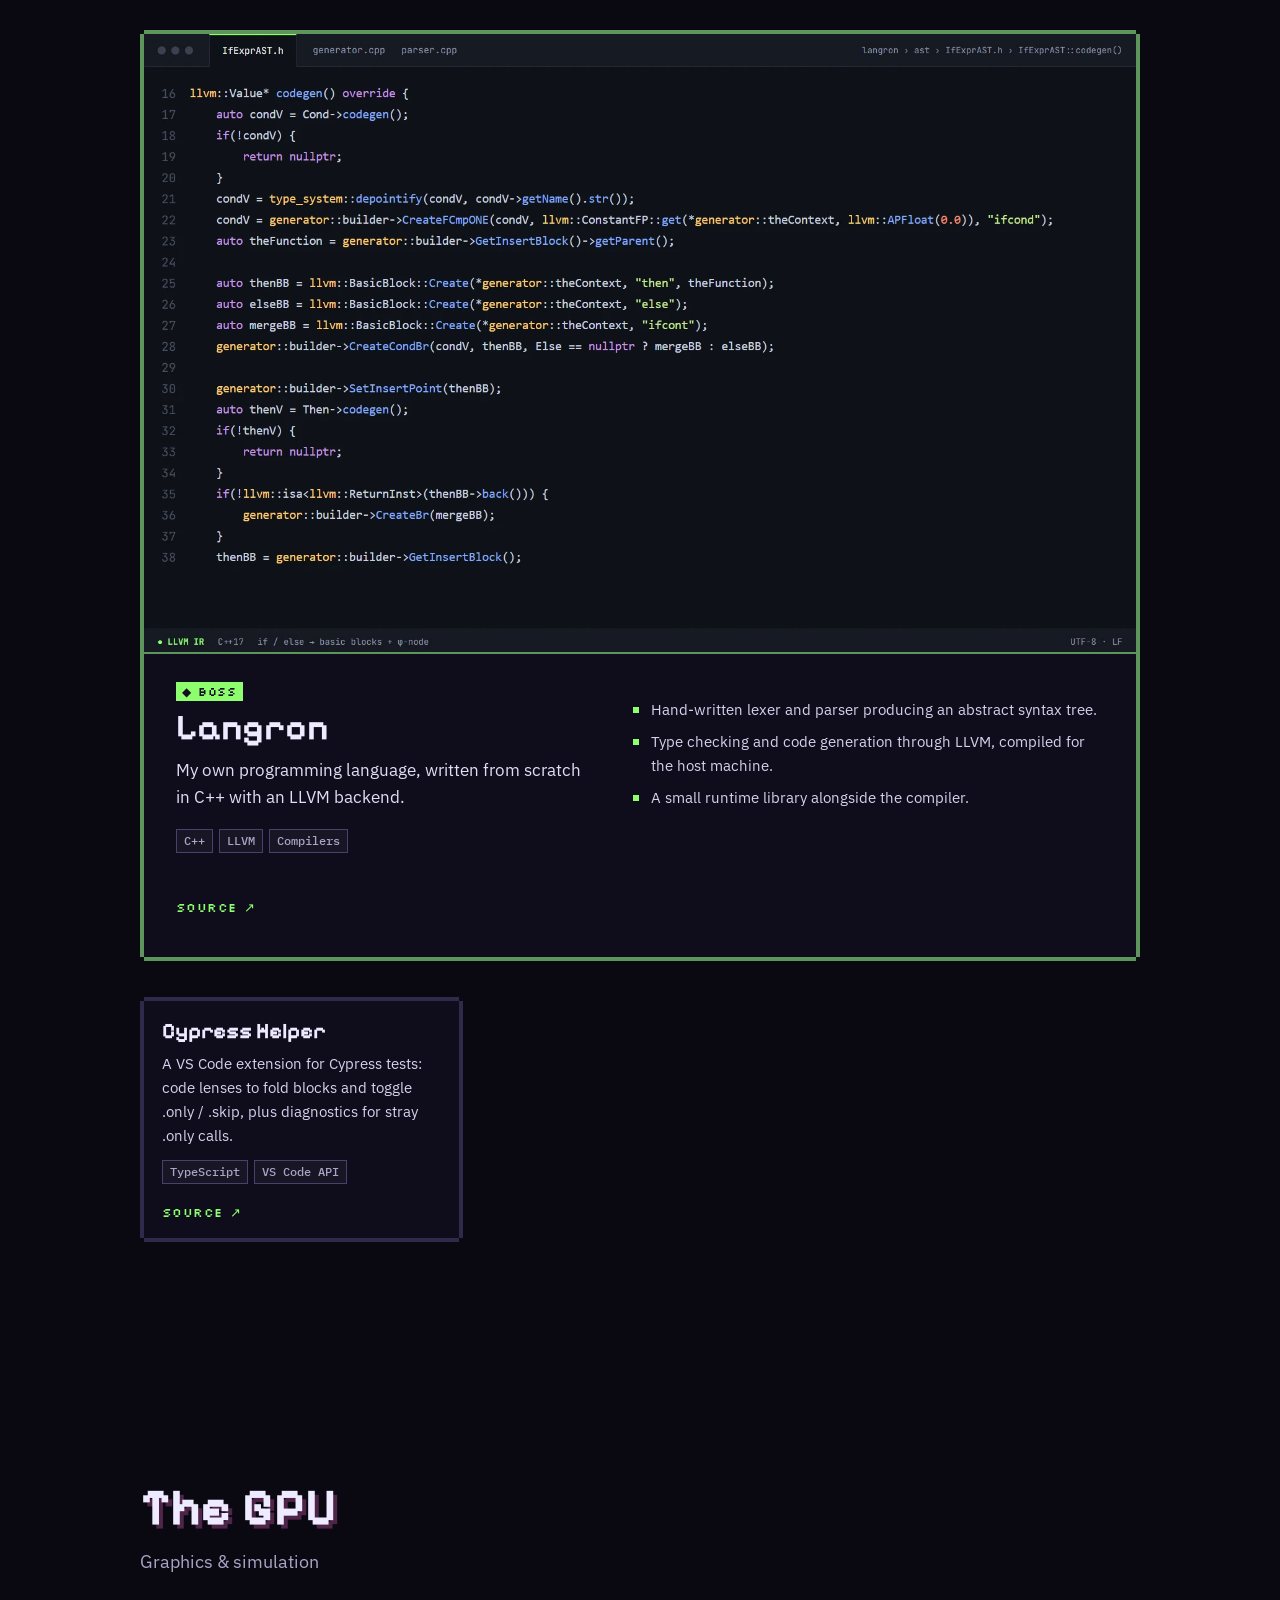
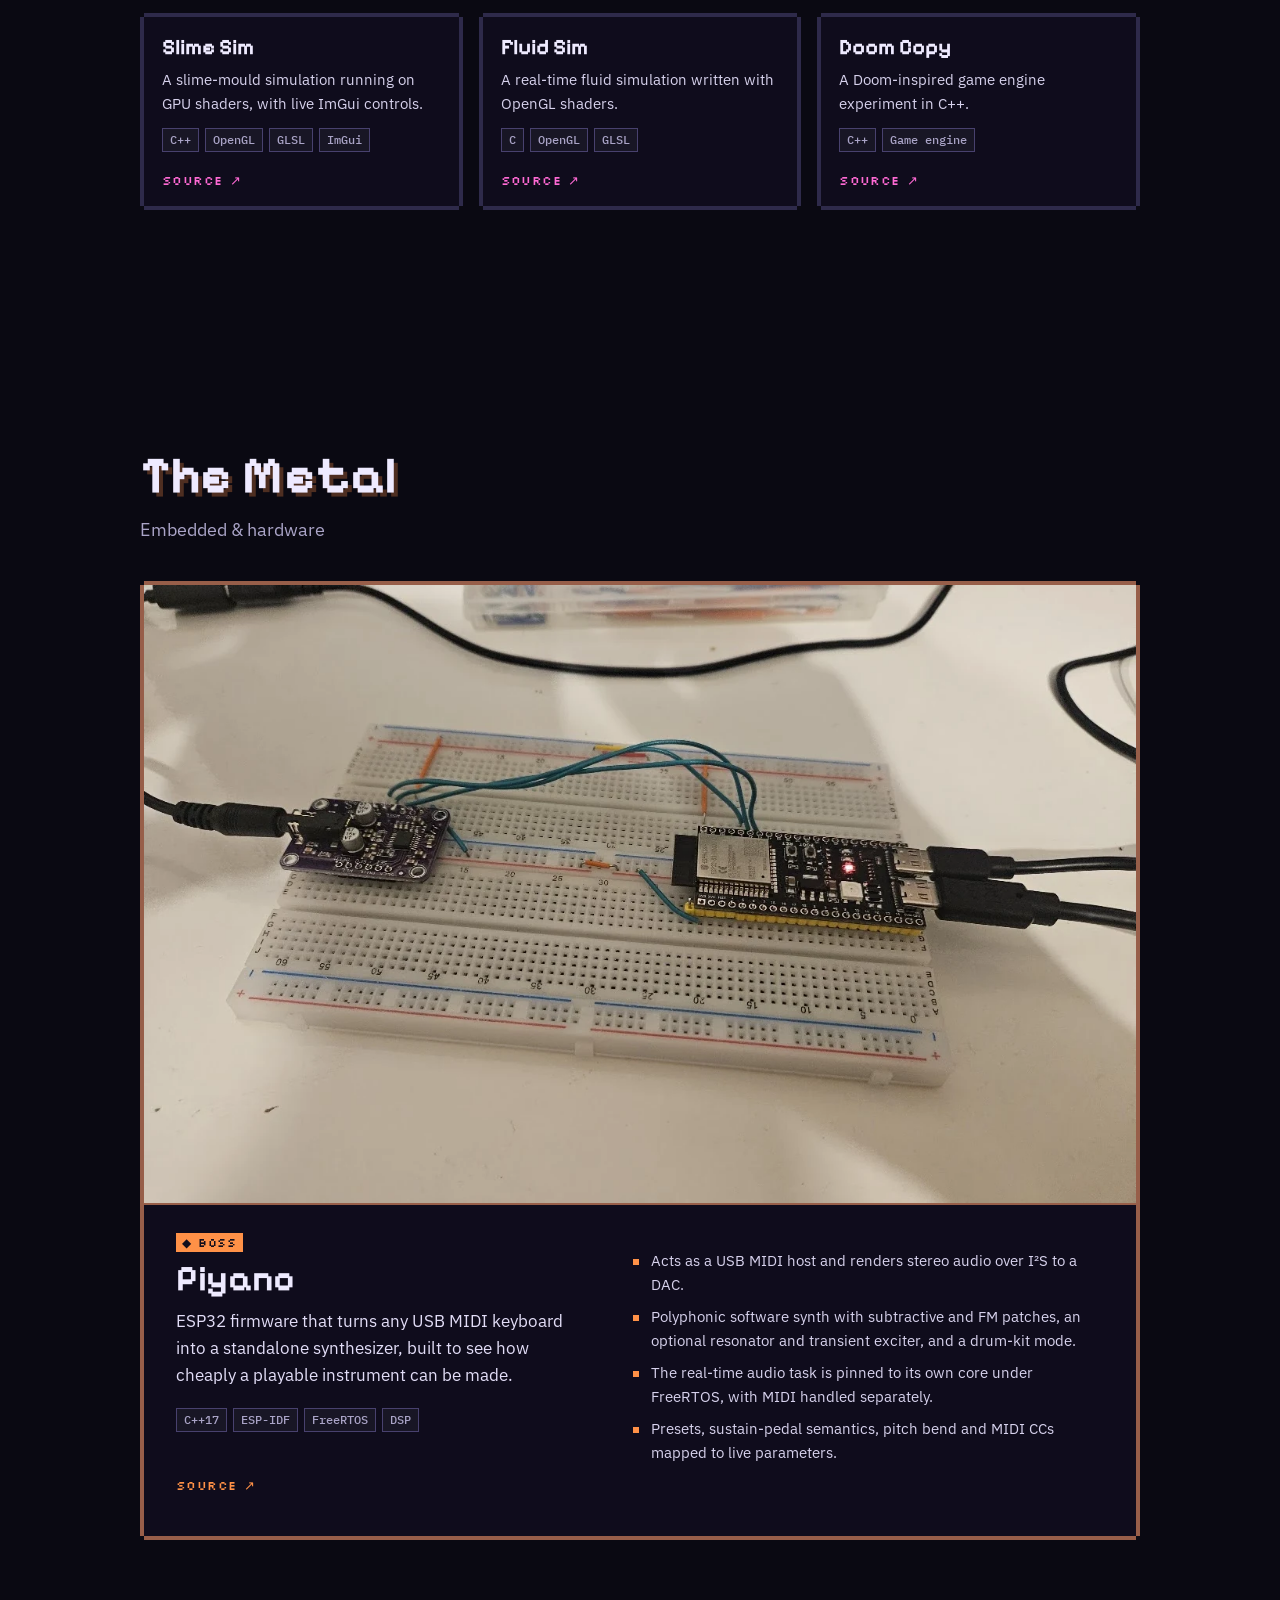
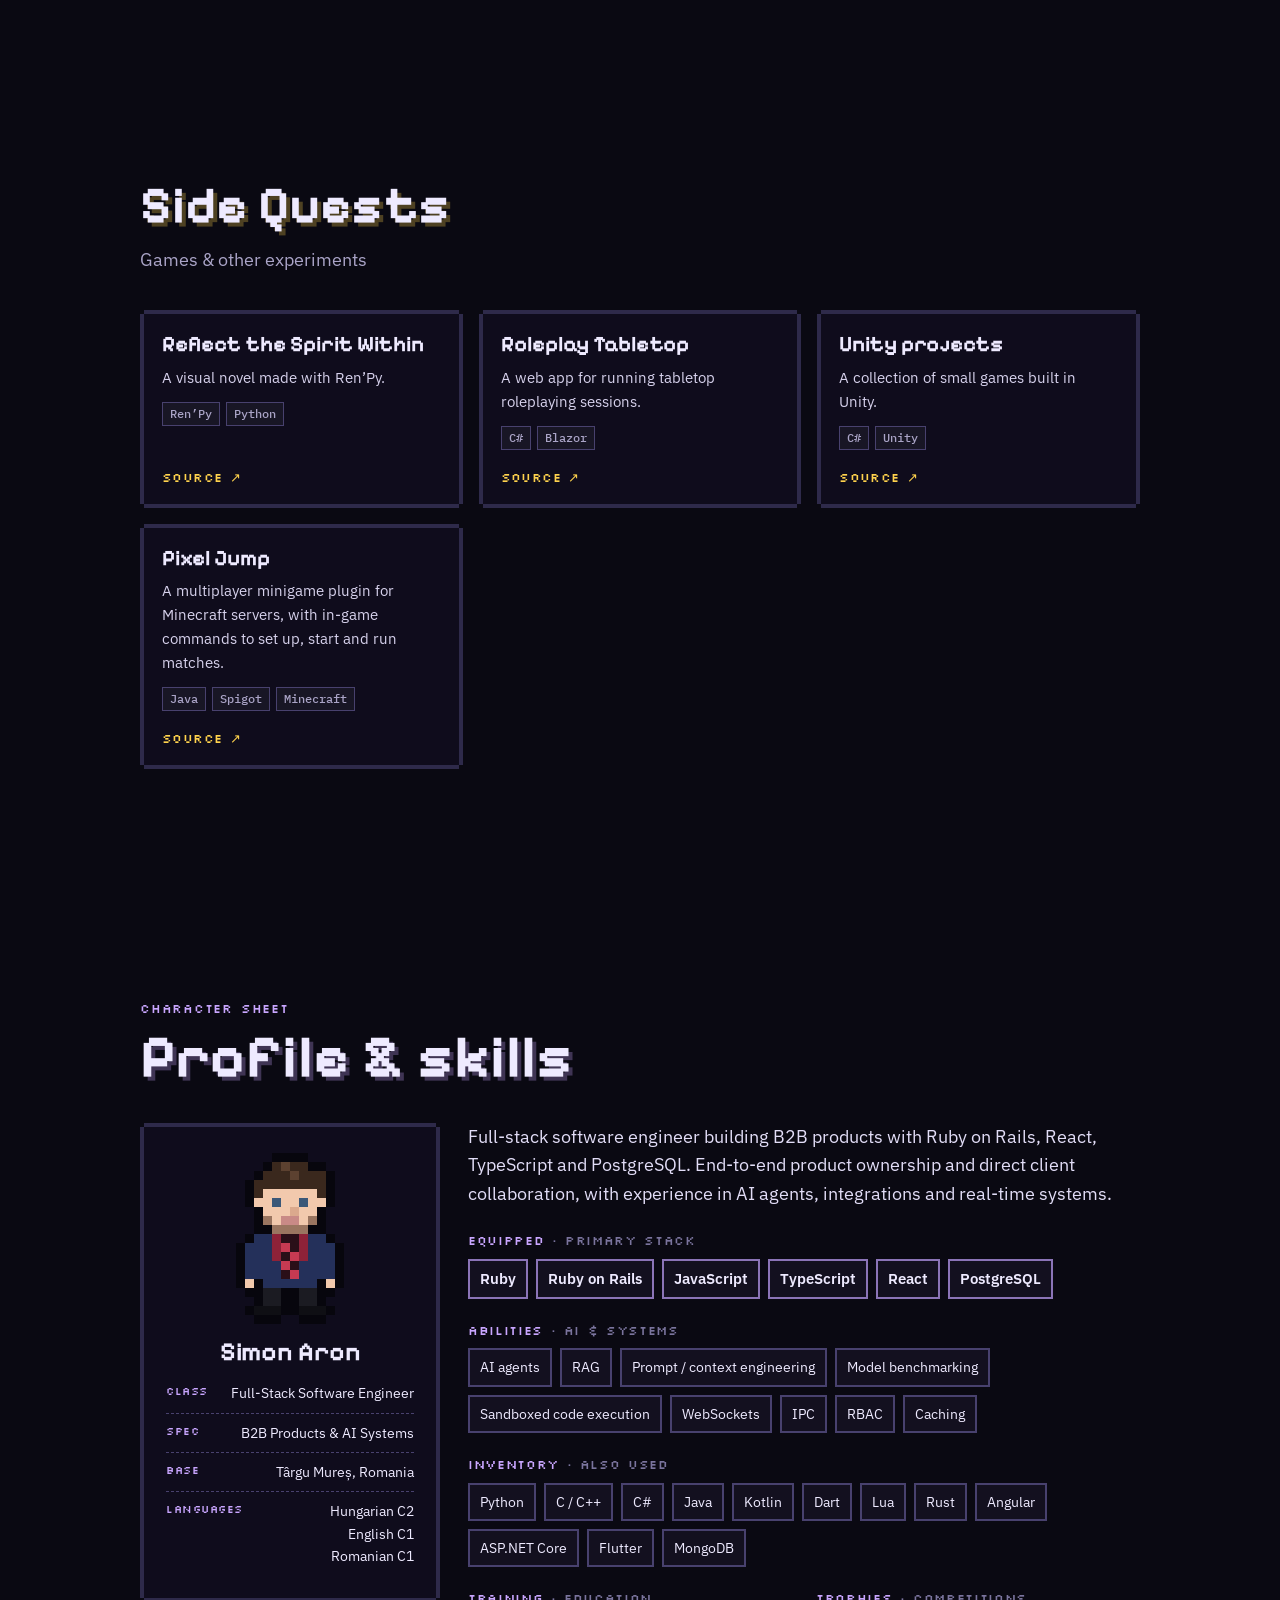
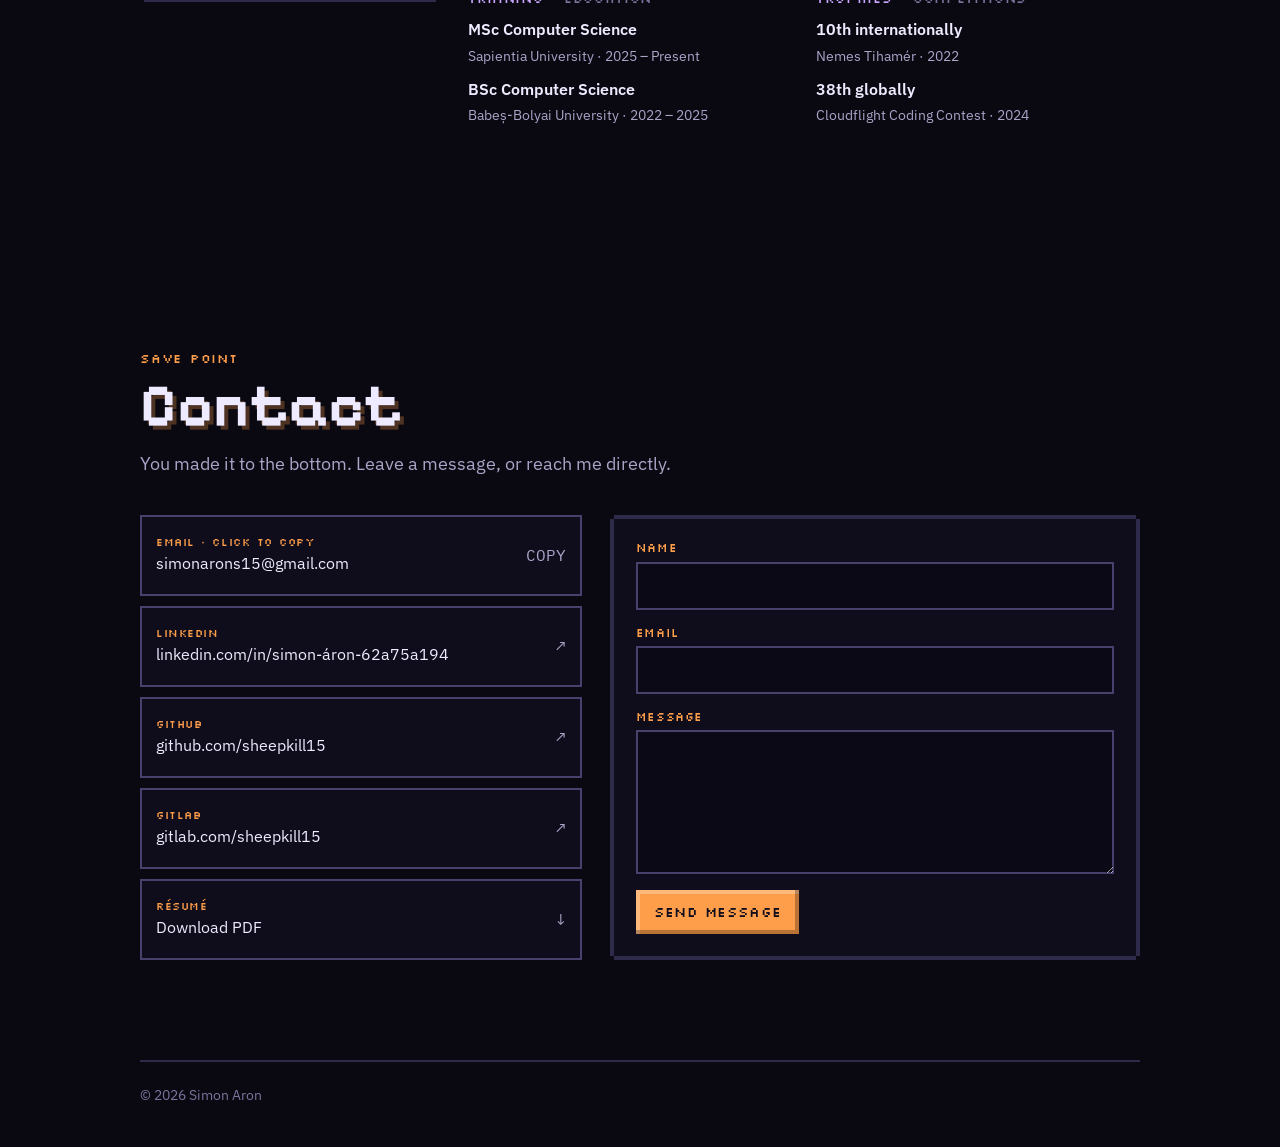
==== commit eadd525c: "update character art and UI polish" ====
--- a/index.html
+++ b/index.html
@@ -9,15 +9,15 @@
   <meta property="og:type" content="website">
   <meta property="og:title" content="Simon Aron · Full-Stack Software Engineer">
   <meta property="og:description" content="B2B products & AI systems by day. Window managers, compilers, GPU sims and synth firmware by night.">
-  <link rel="icon" href="assets/favicon.svg" type="image/svg+xml">
+  <link rel="icon" href="assets/favicon.svg?v=2" type="image/svg+xml">
   <link rel="preconnect" href="https://fonts.googleapis.com">
   <link rel="preconnect" href="https://fonts.gstatic.com" crossorigin>
   <link href="https://fonts.googleapis.com/css2?family=IBM+Plex+Mono:wght@400;500&family=IBM+Plex+Sans:wght@400;500;600&family=Pixelify+Sans:wght@500;700&family=Silkscreen&display=swap" rel="stylesheet">
-  <link rel="stylesheet" href="css/style.css?v=13">
-  <script src="js/data.js?v=13" defer></script>
-  <script src="js/pixel.js?v=13" defer></script>
-  <script src="js/scene.js?v=13" defer></script>
-  <script src="js/app.js?v=13" defer></script>
+  <link rel="stylesheet" href="css/style.css?v=20">
+  <script src="js/data.js?v=20" defer></script>
+  <script src="js/pixel.js?v=20" defer></script>
+  <script src="js/scene.js?v=20" defer></script>
+  <script src="js/app.js?v=20" defer></script>
 </head>
 <body>
   <a class="skip" href="#experience">Skip to content</a>
@@ -26,7 +26,7 @@
   <header class="hud" id="hud">
     <div class="hud-row">
       <a class="brand" href="#top" aria-label="Simon Aron, back to top">
-        <canvas class="brand-mark" width="12" height="16" aria-hidden="true"></canvas>
+        <canvas class="brand-mark" width="12" height="19" aria-hidden="true"></canvas>
         <span>SIMON ARON</span>
       </a>
       <p class="depth" aria-hidden="true">
@@ -50,7 +50,7 @@
     </div>
     <div class="hud-progress" aria-hidden="true">
       <span class="hud-bar" id="hud-bar"></span>
-      <canvas class="hud-miner" id="hud-miner" width="12" height="16"></canvas>
+      <canvas class="hud-miner" id="hud-miner" width="14" height="19"></canvas>
     </div>
     <nav class="mnav" id="mnav" aria-label="Sections" hidden>
       <a href="#experience">Experience</a>
@@ -67,7 +67,7 @@
       <div class="wrap hero-inner">
         <h1 class="title">Simon<br>Aron</h1>
         <p class="role">Full-Stack Software Engineer</p>
-        <p class="sub">I build B2B products and AI systems with Rails, React and TypeScript. In my own time I go all the way down the stack: window managers, compilers, GPU simulations and synth firmware.</p>
+        <p class="sub">I build B2B products and AI systems with Rails, React and TypeScript. In my own time I go all the way down the stack: window managers, compilers, GPU simulations, synth firmware, and anything interesting.</p>
         <nav class="menu" aria-label="Start">
           <a class="menu-item" href="#experience"><span class="mi-label">Start</span><span class="mi-plain">Experience &amp; projects</span></a>
           <a class="menu-item" href="#quick"><span class="mi-label">Quick look</span><span class="mi-plain">Everything on one page</span></a>
--- a/css/style.css
+++ b/css/style.css
@@ -92,7 +92,7 @@
 }
 @media (min-width: 760px) { .hud-row { padding-inline: 20px; } }
 .brand { display: flex; align-items: center; gap: 10px; text-decoration: none; font: 700 18px/1 var(--f-pixel); letter-spacing: 0.04em; white-space: nowrap; }
-.brand-mark { width: 18px; height: 24px; image-rendering: pixelated; }
+.brand-mark { width: 16px; height: 25px; image-rendering: pixelated; }
 .depth {
   margin: 0; flex: 1; min-width: 0;
   font: 400 12px/1 var(--f-label); color: var(--muted);
@@ -117,7 +117,7 @@
 .mnav a:last-child { border: 0; color: var(--w); }
 .hud-progress { position: absolute; left: 0; right: 0; bottom: -2px; height: 2px; }
 .hud-bar { position: absolute; inset: 0 auto 0 0; width: 100%; transform-origin: left; transform: scaleX(0); background: var(--w); transition: background-color 0.4s; }
-.hud-miner { position: absolute; top: -10px; left: 0; width: 15px; height: 20px; image-rendering: pixelated; }
+.hud-miner { position: absolute; top: -12px; left: 0; width: 18px; height: 24px; image-rendering: pixelated; }
 
 @media (max-width: 559px) {
   .depth-sep, #depth-name { display: none; }
@@ -162,7 +162,13 @@
   padding: 10px 14px 10px 36px; min-height: 48px; text-decoration: none;
   background: rgba(10, 9, 18, 0.55);
 }
-.menu-item::before { content: '▶'; position: absolute; left: 12px; top: 13px; font-size: 14px; color: var(--w); opacity: 0; }
+.menu-item::before {
+  /* Pixel-art cursor: a 4×7 stepped triangle used as a mask, so it takes the accent colour. */
+  content: ''; position: absolute; left: 13px; top: 50%; width: 8px; height: 14px; margin-top: -7px;
+  background: var(--w); opacity: 0;
+  -webkit-mask: url("data:image/svg+xml,%3Csvg xmlns='http://www.w3.org/2000/svg' viewBox='0 0 4 7' shape-rendering='crispEdges'%3E%3Cpath d='M0 0h1v7H0zM1 1h1v5H1zM2 2h1v3H2zM3 3h1v1H3z'/%3E%3C/svg%3E") center / 100% 100% no-repeat;
+  mask: url("data:image/svg+xml,%3Csvg xmlns='http://www.w3.org/2000/svg' viewBox='0 0 4 7' shape-rendering='crispEdges'%3E%3Cpath d='M0 0h1v7H0zM1 1h1v5H1zM2 2h1v3H2zM3 3h1v1H3z'/%3E%3C/svg%3E") center / 100% 100% no-repeat;
+}
 .menu-item:hover::before, .menu-item:focus-visible::before { opacity: 1; }
 .menu-item:hover, .menu-item:focus-visible { background: rgba(255, 204, 51, 0.12); outline: none; }
 .menu-item:focus-visible { box-shadow: inset 0 0 0 2px var(--w); }
@@ -185,7 +191,11 @@
 .unlocks { list-style: none; margin: 0; padding: 0; display: grid; gap: 16px; }
 @media (min-width: 640px) { .unlocks { grid-template-columns: repeat(2, 1fr); gap: 20px; } }
 @media (min-width: 1100px) { .unlocks { grid-template-columns: repeat(4, 1fr); } }
-.unlock { --bd: color-mix(in srgb, var(--w) 45%, var(--line)); padding: 18px 20px; display: grid; grid-template-columns: auto 1fr; gap: 4px 14px; align-items: start; }
+.unlock {
+  --bd: color-mix(in srgb, var(--w) 45%, var(--line)); padding: 18px 20px;
+  /* Content stays pinned to the top, so equal-height cards line up row for row. */
+  display: grid; grid-template-columns: auto 1fr; grid-template-rows: auto auto 1fr; align-content: start; gap: 4px 14px; align-items: start;
+}
 .unlock svg { grid-row: span 2; width: 32px; height: 32px; margin-top: 2px; }
 .unlock-tag { font: 400 11px/1.2 var(--f-label); color: var(--w); letter-spacing: 0.05em; }
 .unlock-big { font: 600 30px/1 var(--f-mono); letter-spacing: -0.01em; }
@@ -277,7 +287,7 @@
 @media (min-width: 860px) { .sheet { grid-template-columns: 300px 1fr; align-items: start; } }
 .card { padding: 22px; }
 .avatar-card { text-align: center; }
-.avatar { width: 108px; height: 144px; margin: 4px auto 14px; image-rendering: pixelated; }
+.avatar { width: 108px; height: 171px; margin: 4px auto 14px; image-rendering: pixelated; }
 .avatar-card h3 { margin: 0; font: 700 26px/1.1 var(--f-pixel); }
 .stats { margin: 16px 0 0; display: grid; gap: 8px; text-align: left; }
 .stats div { display: flex; justify-content: space-between; gap: 12px; padding-bottom: 8px; border-bottom: 1px dashed var(--line2); font-size: 14px; }
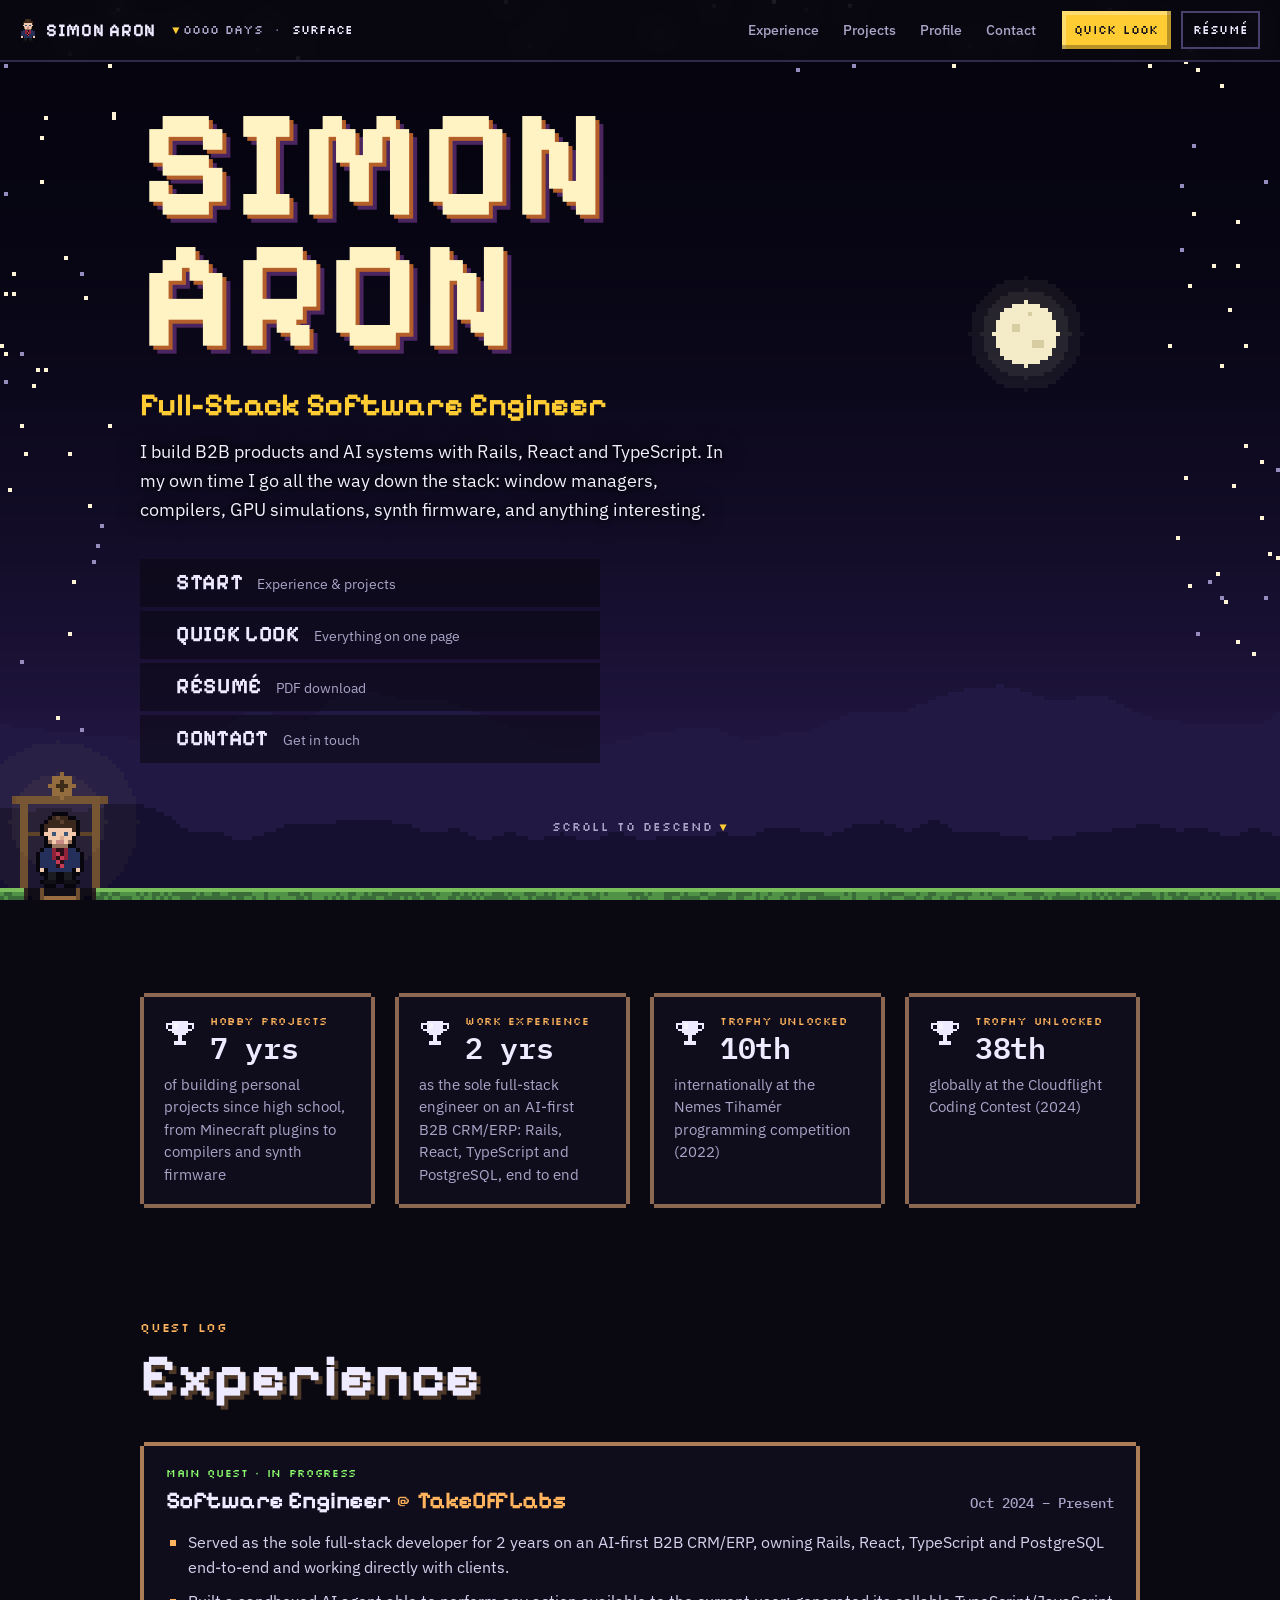
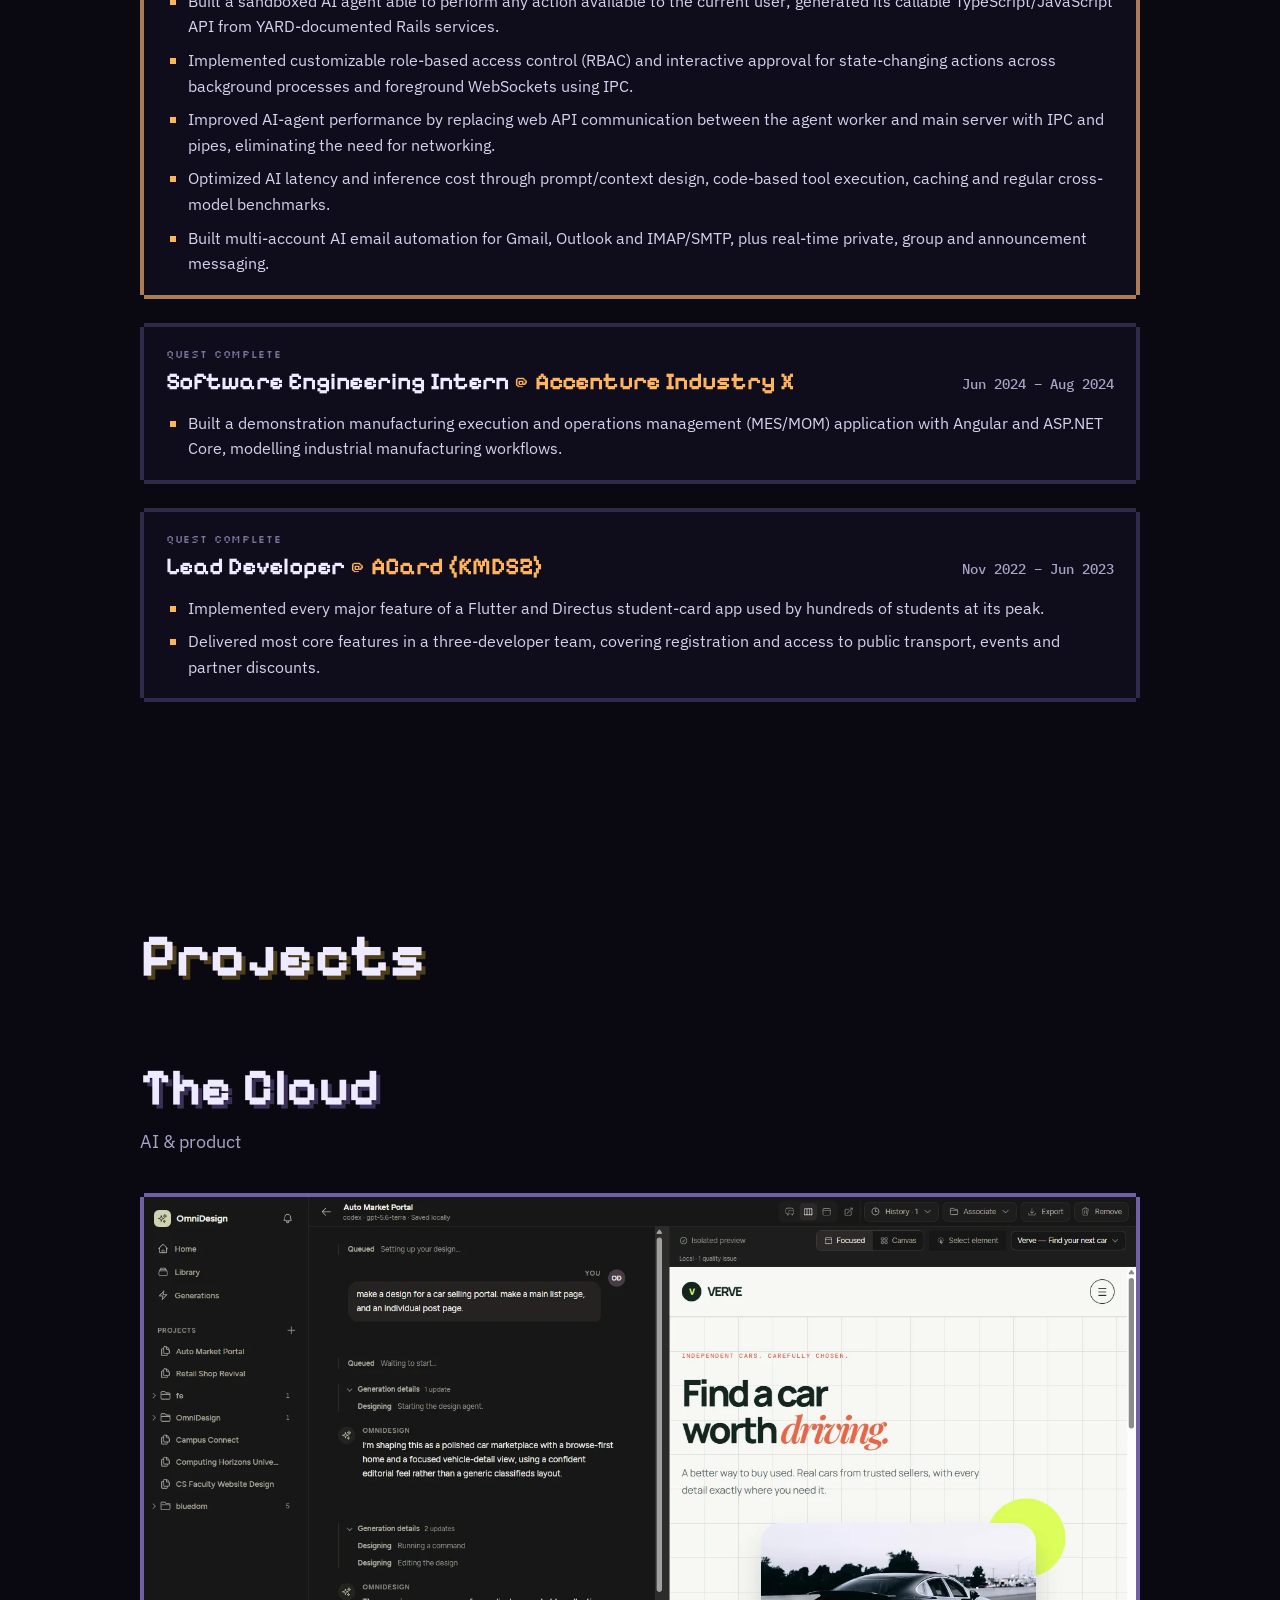
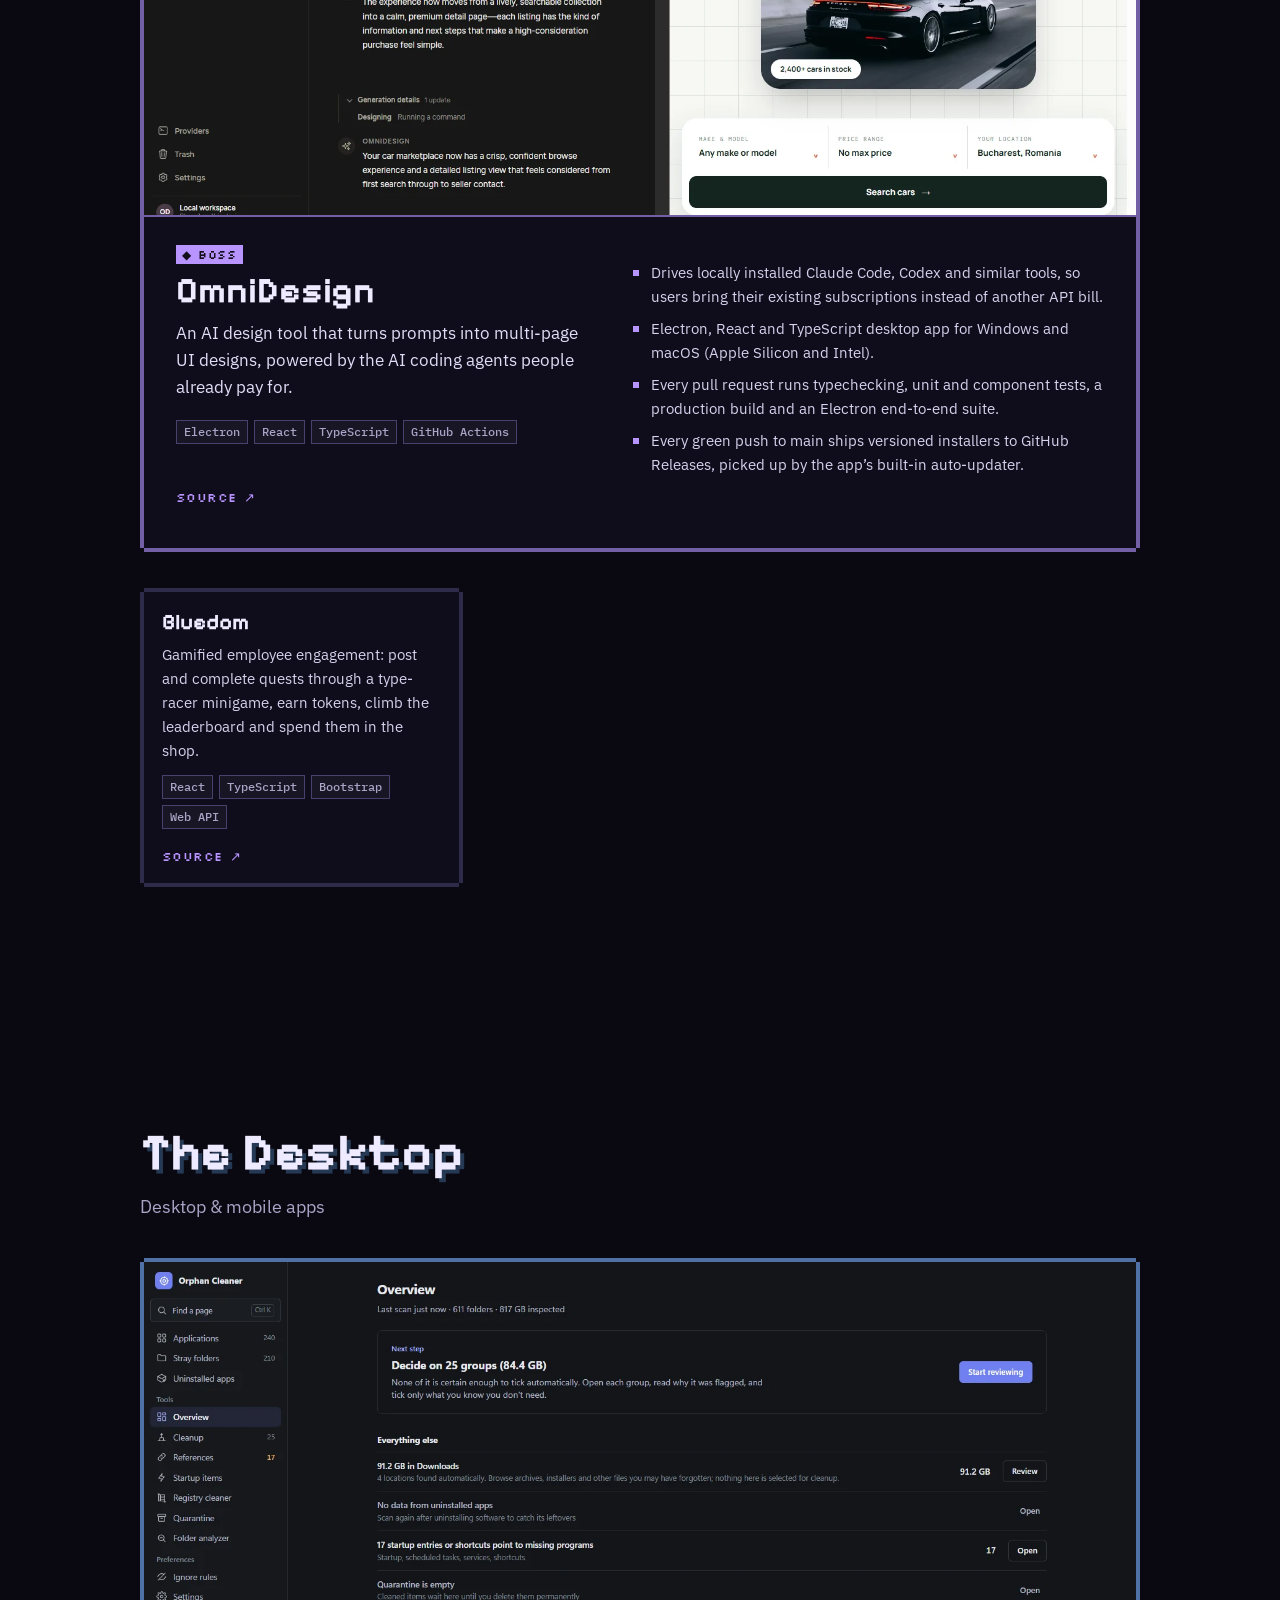
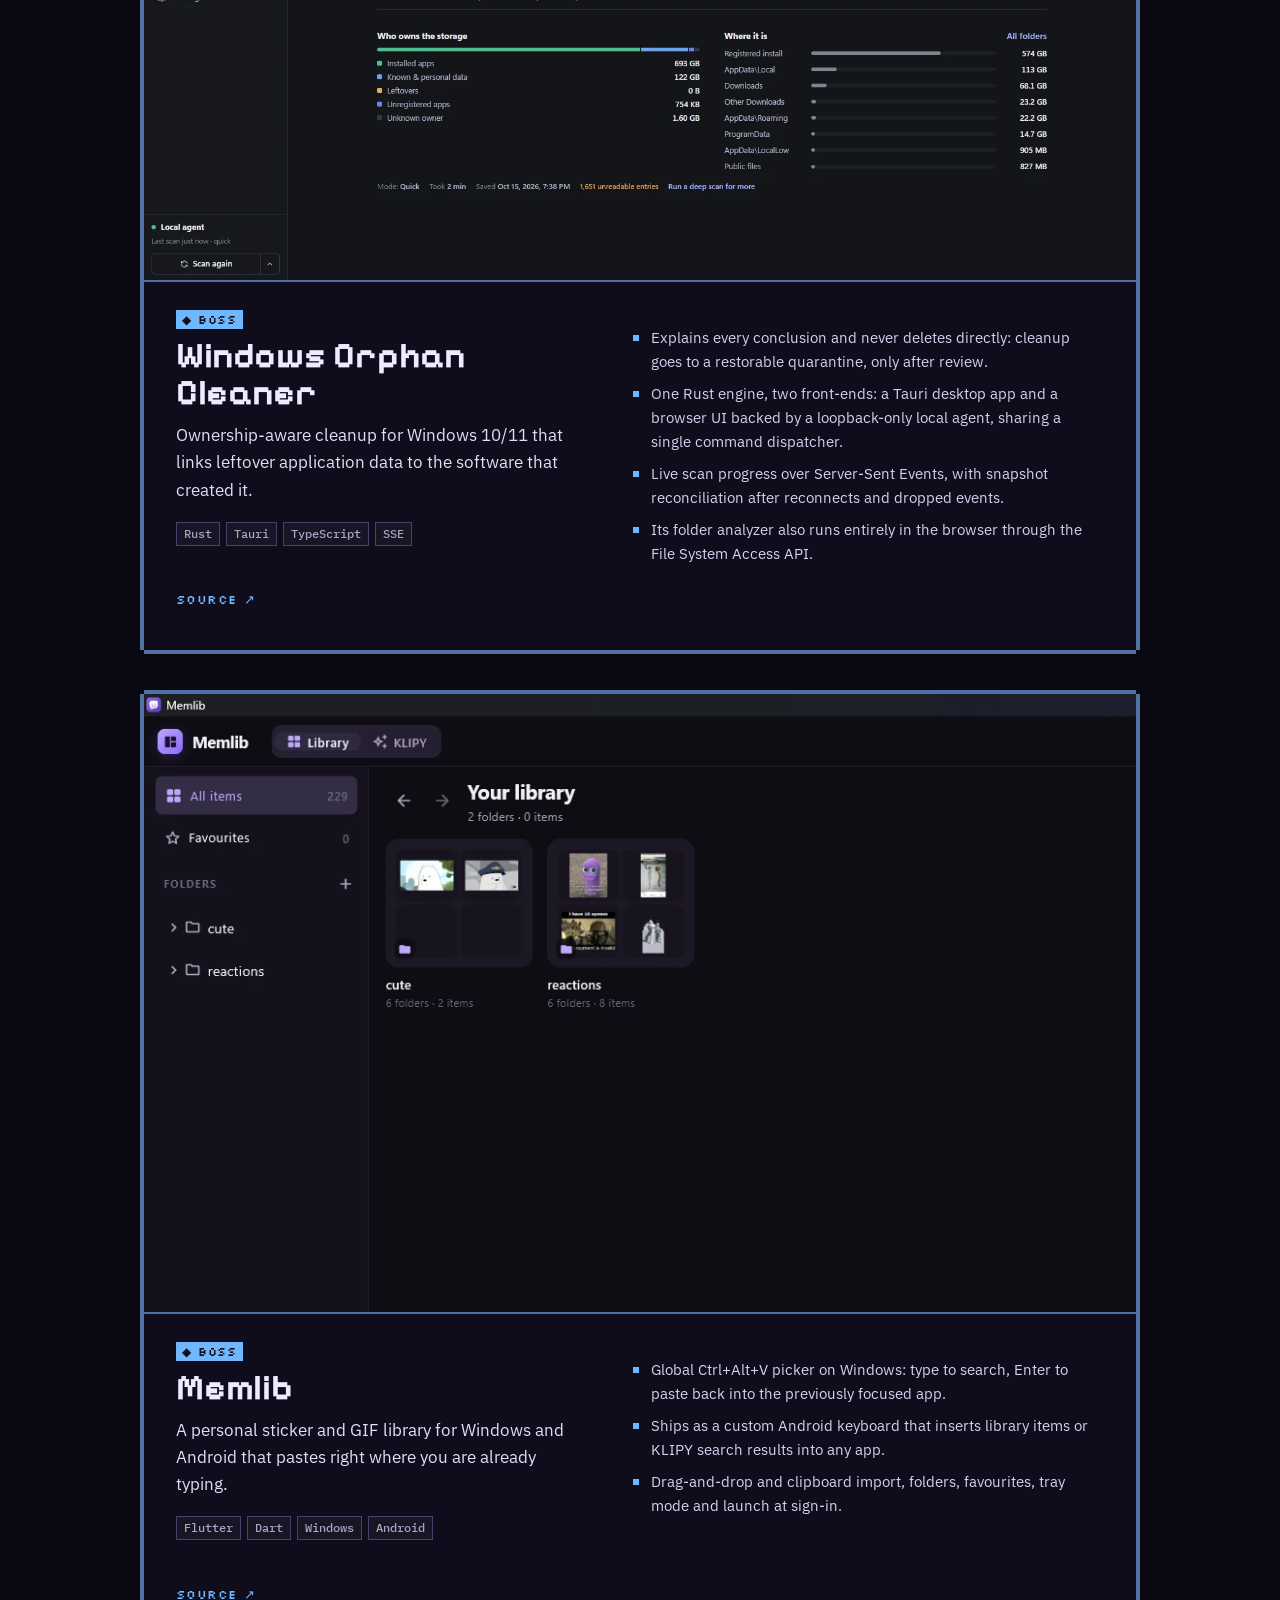
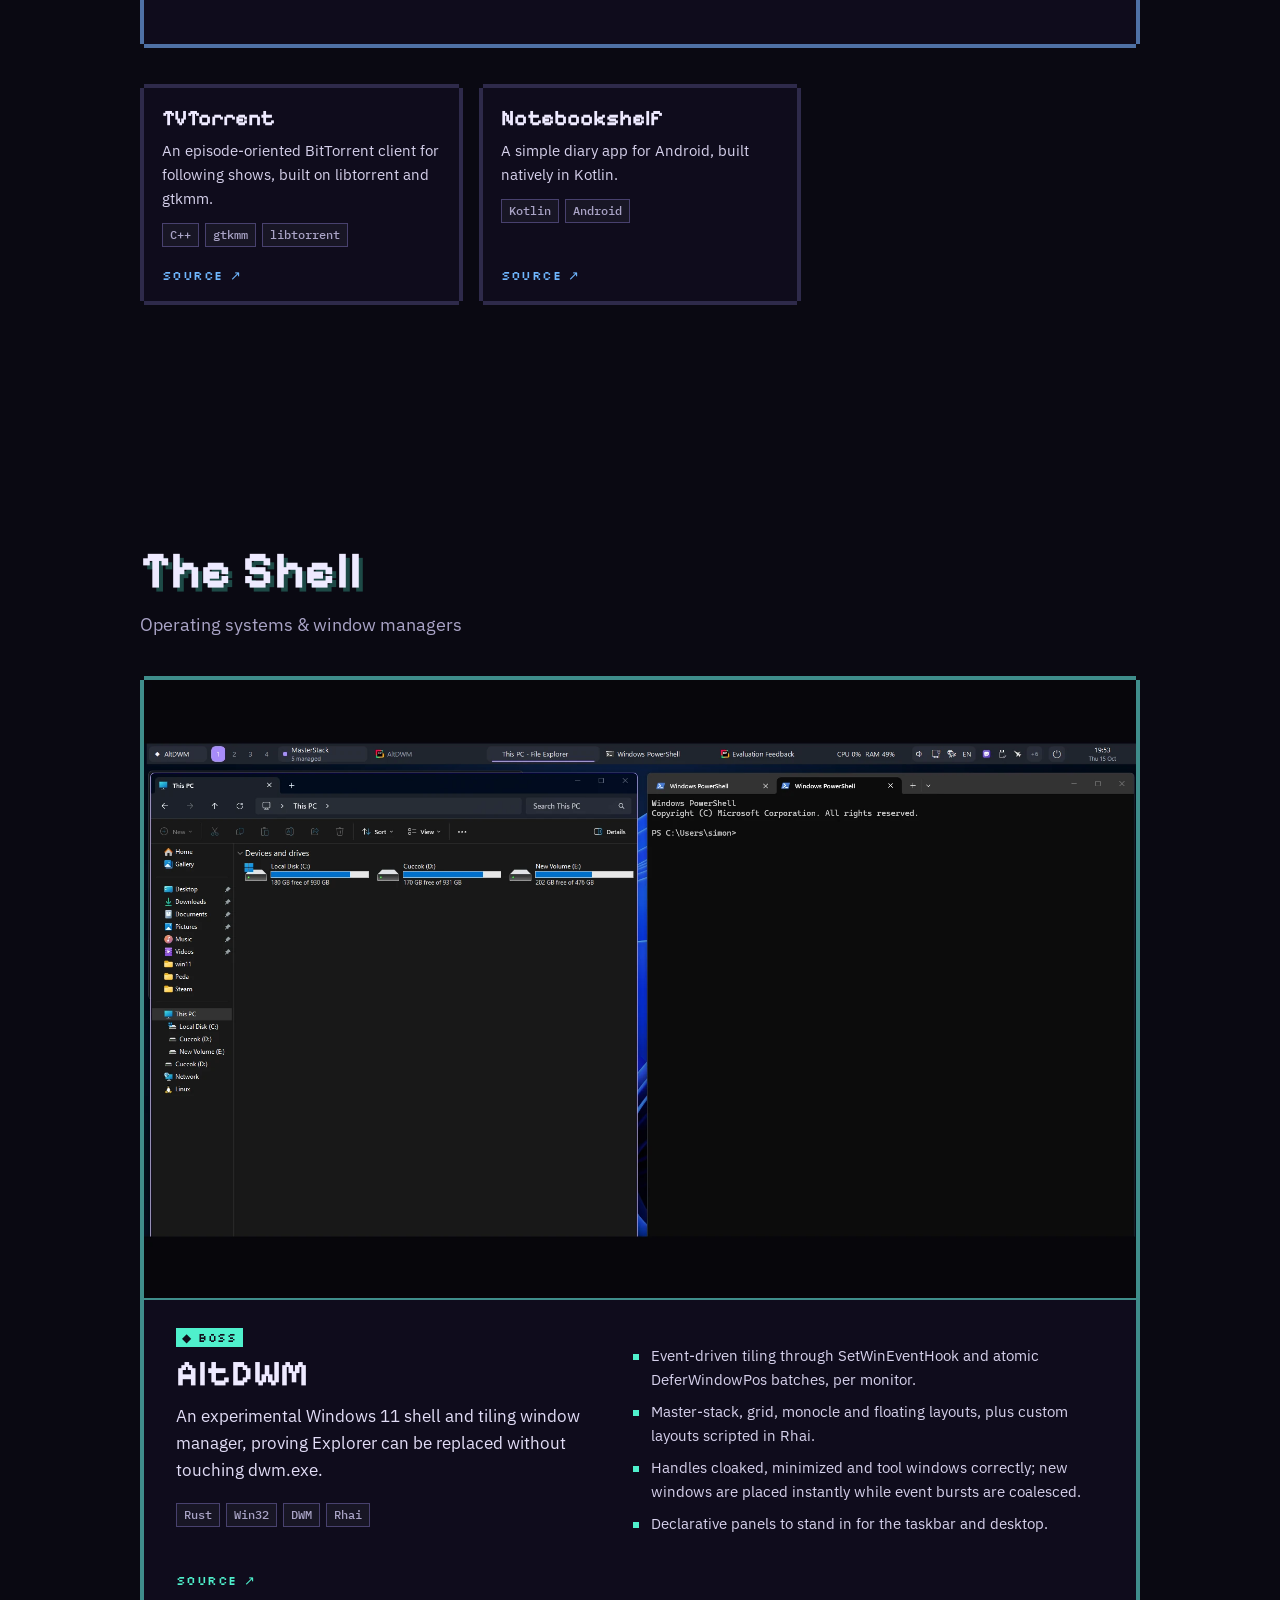
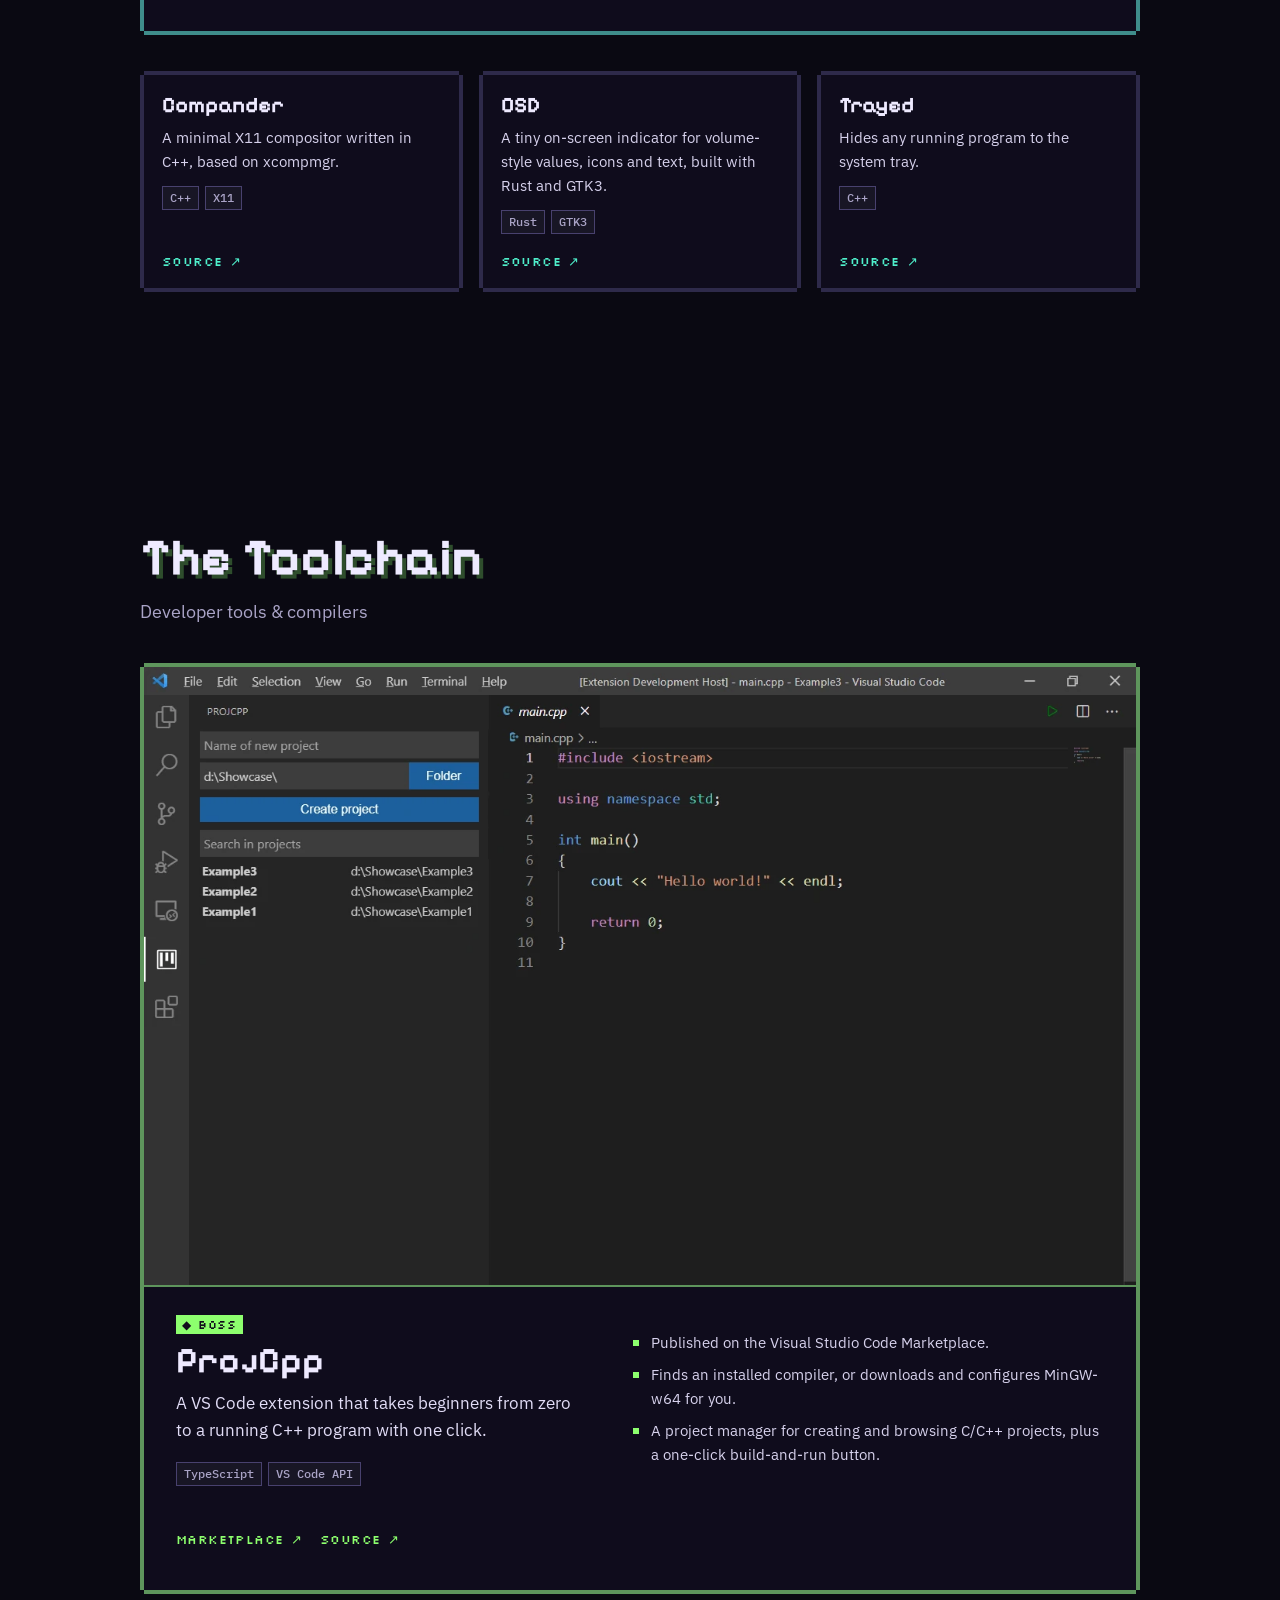
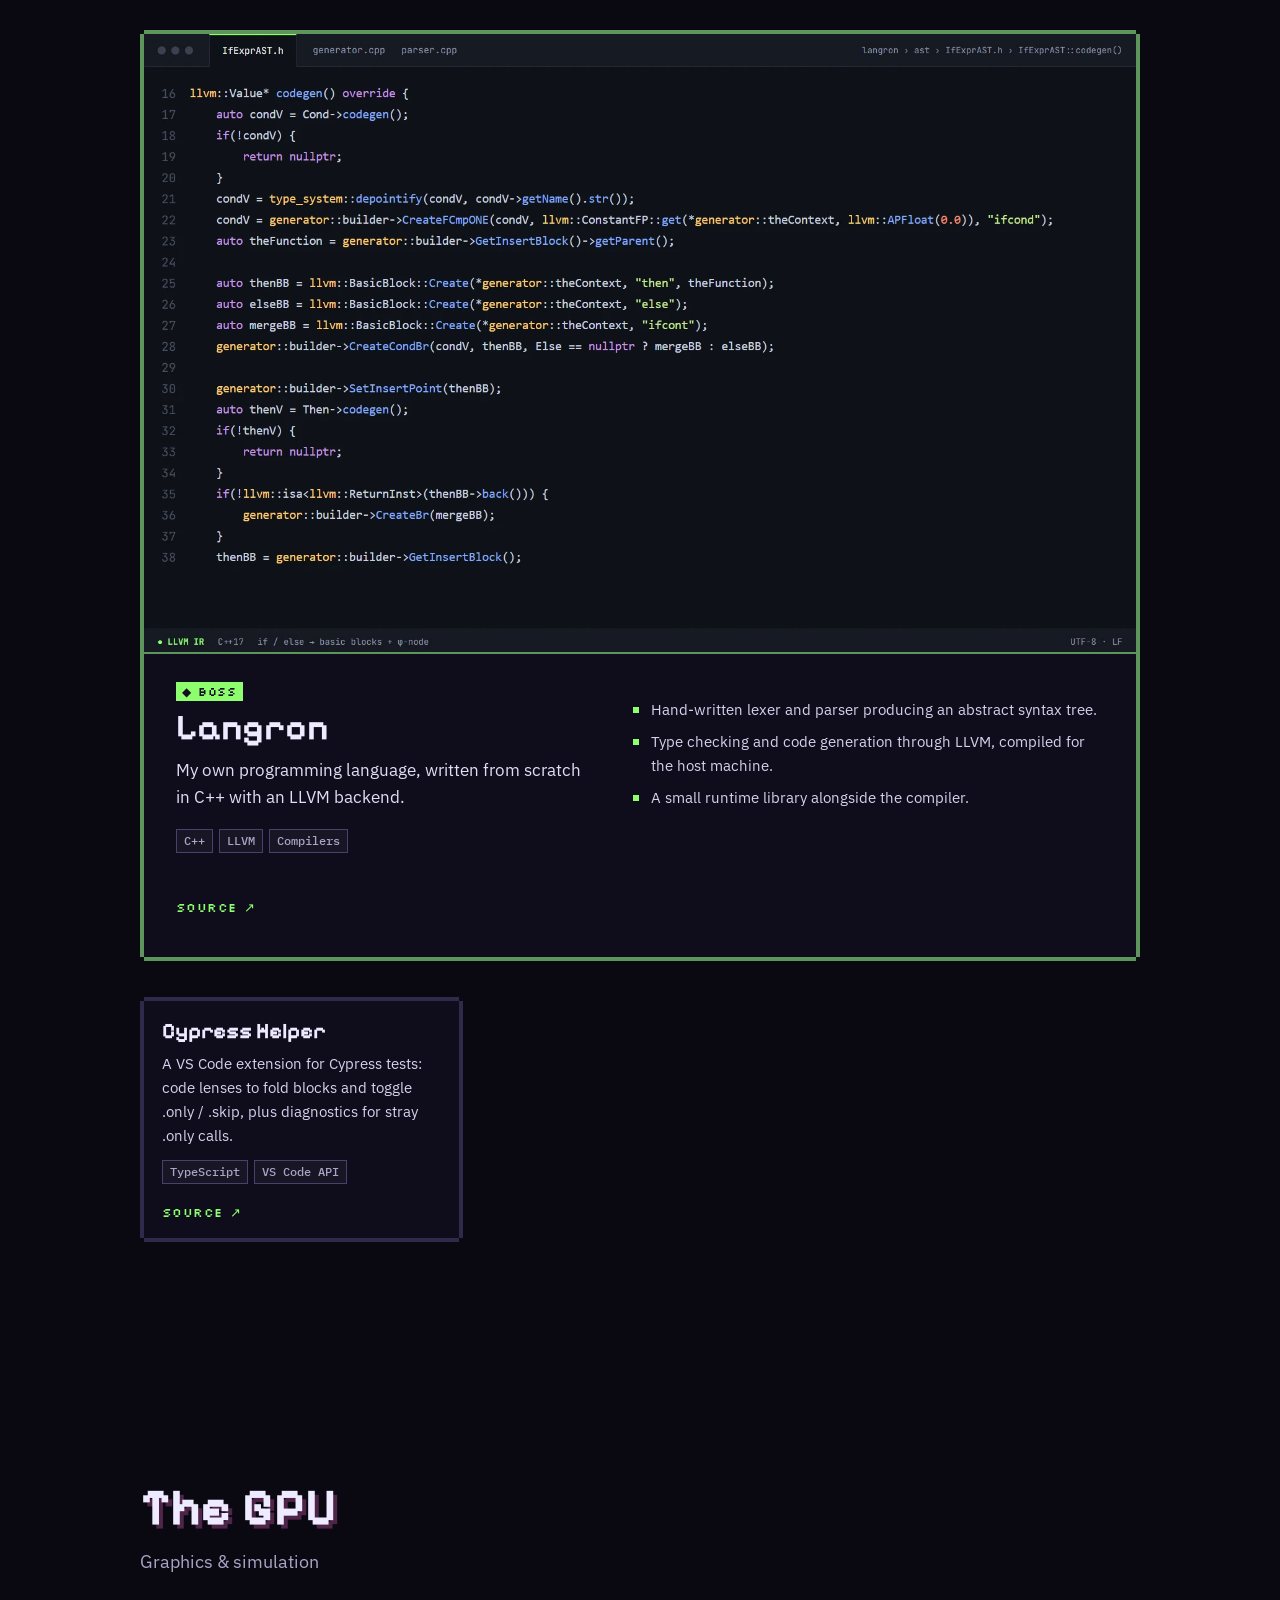
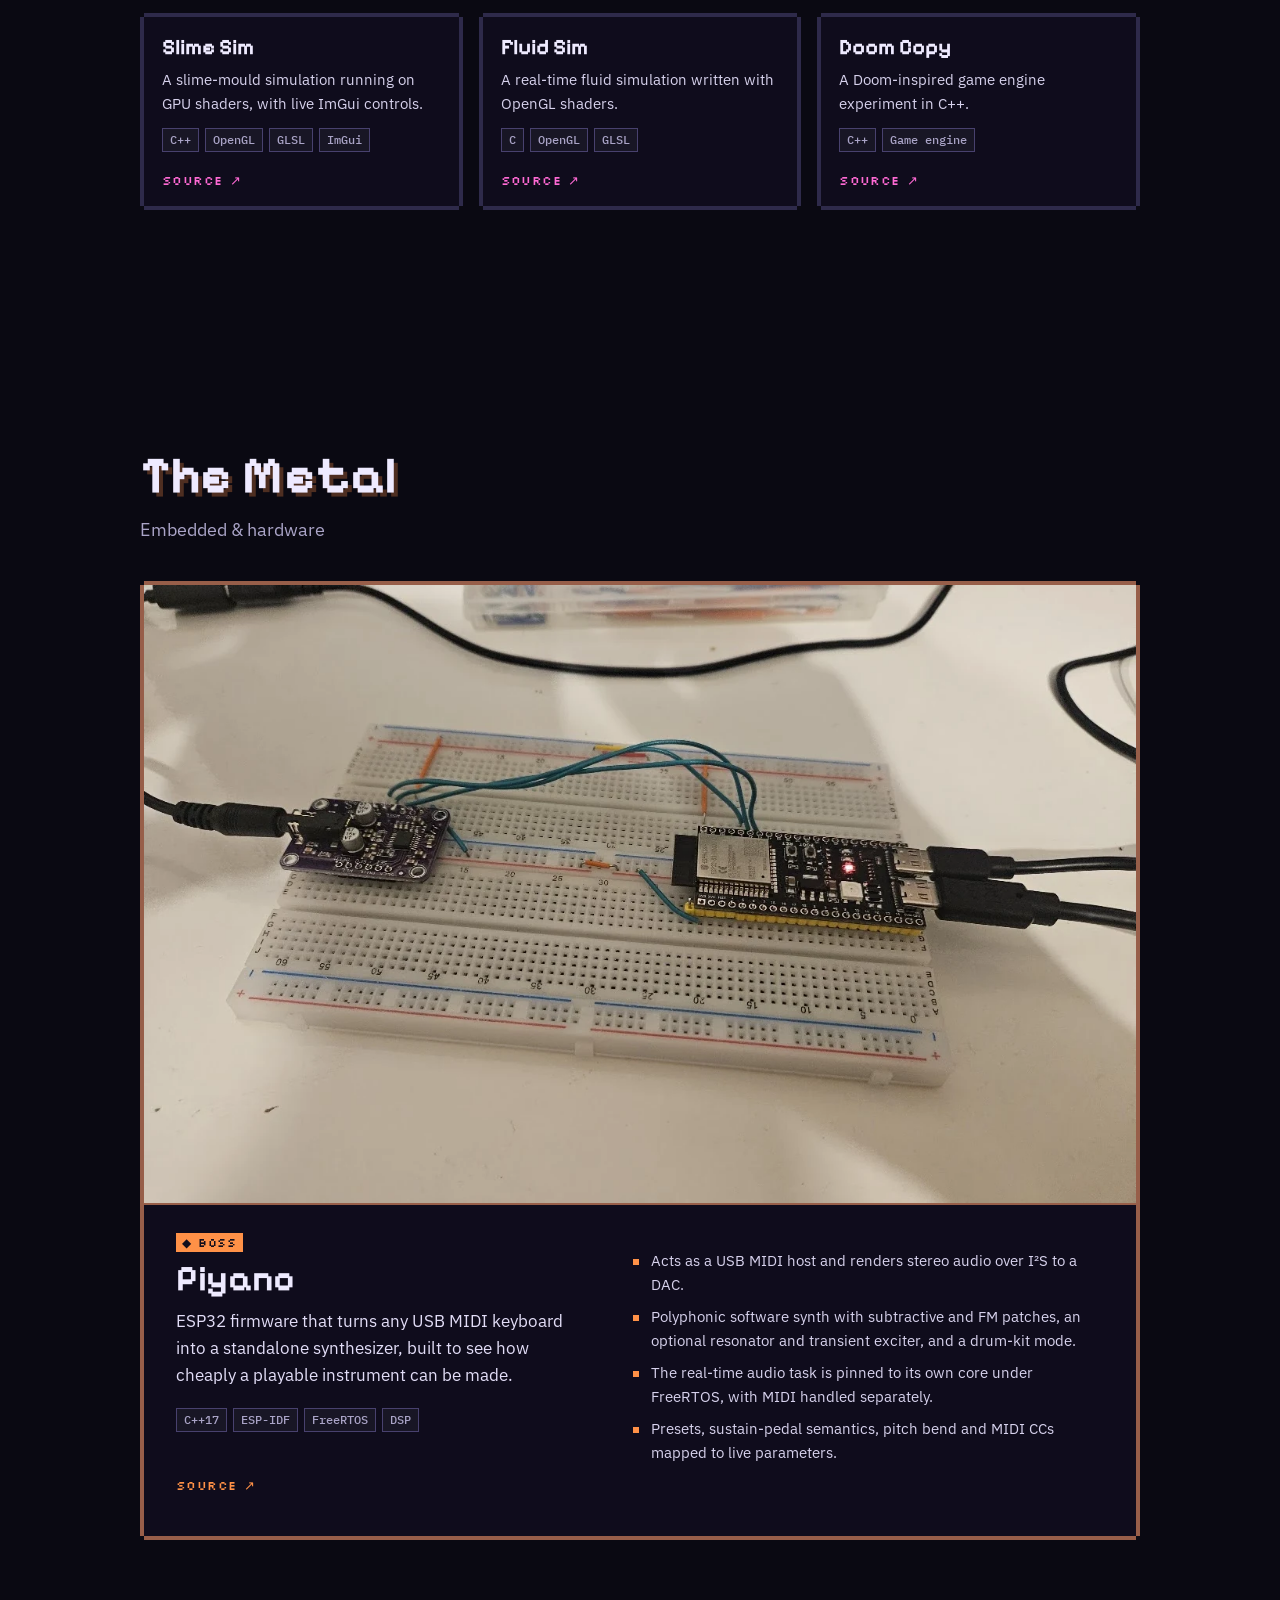
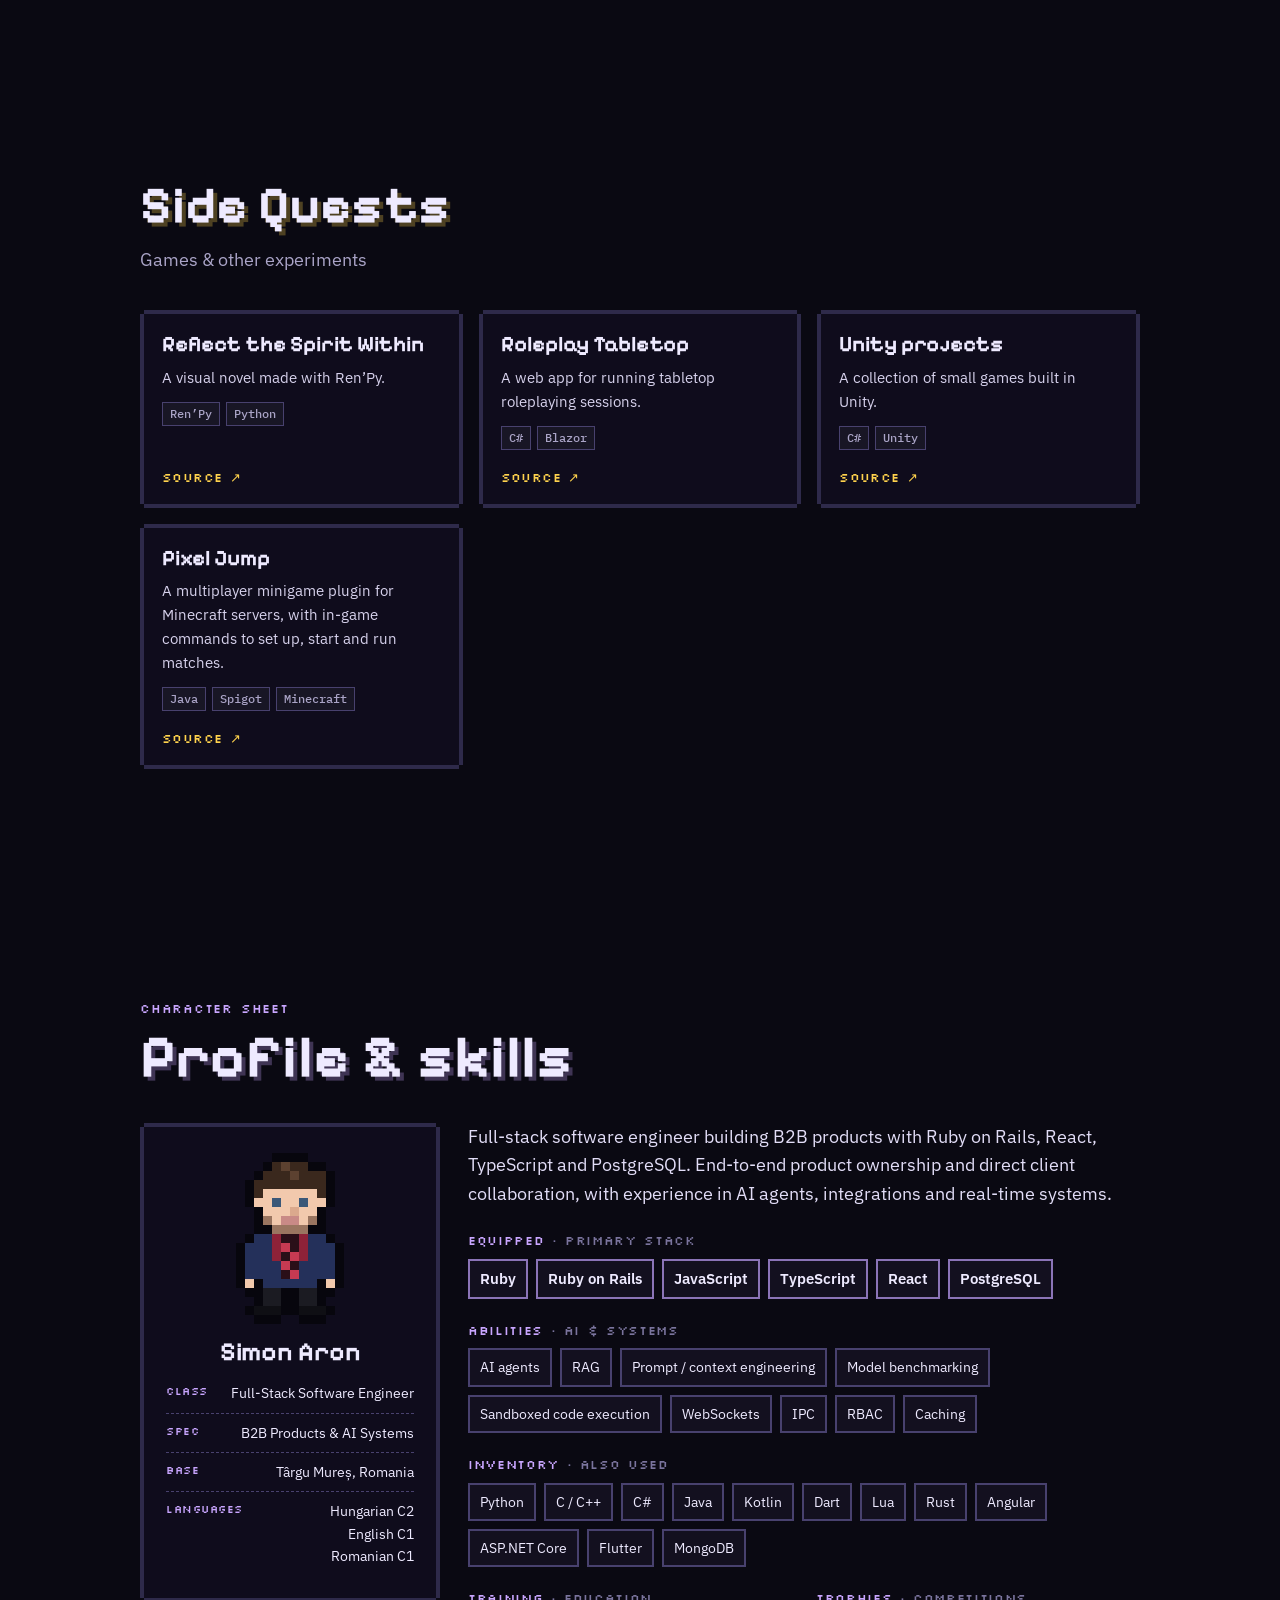
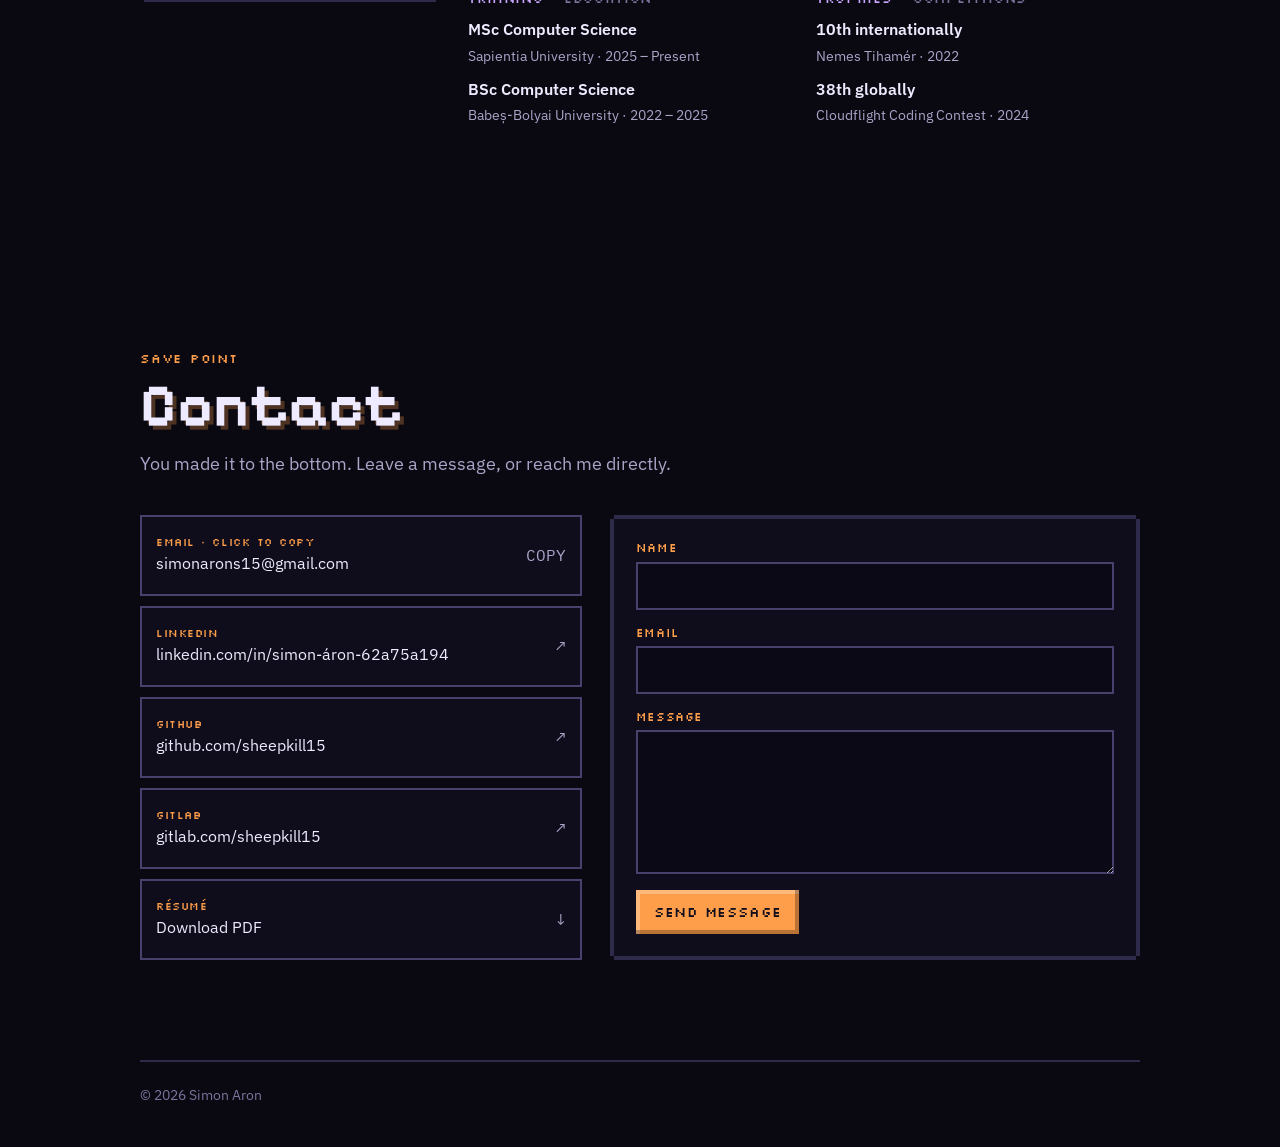
==== commit 6d2d3a01: "Add preview image and opengraph tags" ====
--- a/index.html
+++ b/index.html
@@ -6,9 +6,16 @@
   <title>Simon Aron · Full-Stack Software Engineer</title>
   <meta name="description" content="Simon Aron: full-stack software engineer building B2B products and AI systems with Rails, React and TypeScript, and side projects all the way down to the metal.">
   <meta name="theme-color" content="#0a0912">
+  <link rel="canonical" href="https://sheepkill15.github.io/Portfolio/">
   <meta property="og:type" content="website">
+  <meta property="og:url" content="https://sheepkill15.github.io/Portfolio/">
   <meta property="og:title" content="Simon Aron · Full-Stack Software Engineer">
   <meta property="og:description" content="B2B products & AI systems by day. Window managers, compilers, GPU sims and synth firmware by night.">
+  <meta property="og:image" content="https://sheepkill15.github.io/Portfolio/assets/og-image.png">
+  <meta property="og:image:width" content="1200">
+  <meta property="og:image:height" content="630">
+  <meta property="og:image:alt" content="Simon Aron, Full-Stack Software Engineer, in pixel-art type over a starry night sky">
+  <meta name="twitter:card" content="summary_large_image">
   <link rel="icon" href="assets/favicon.svg?v=2" type="image/svg+xml">
   <link rel="preconnect" href="https://fonts.googleapis.com">
   <link rel="preconnect" href="https://fonts.gstatic.com" crossorigin>
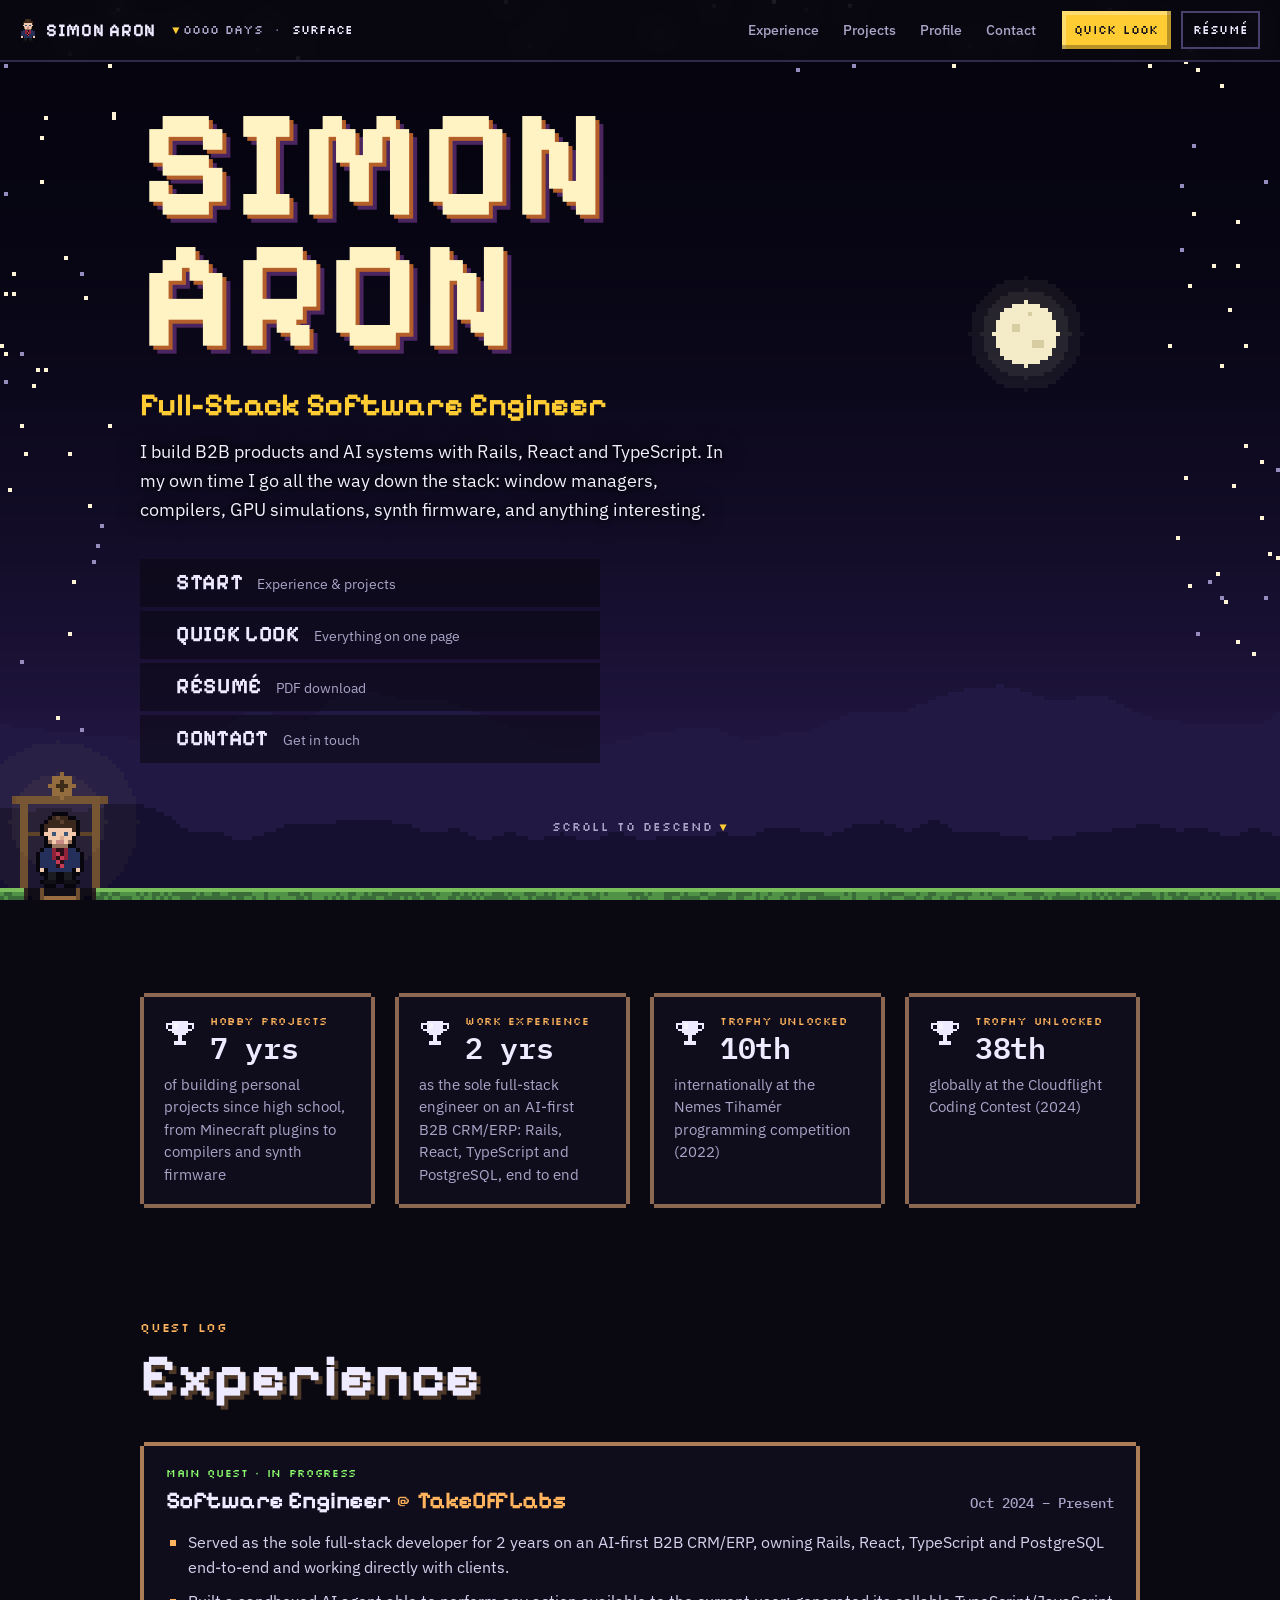
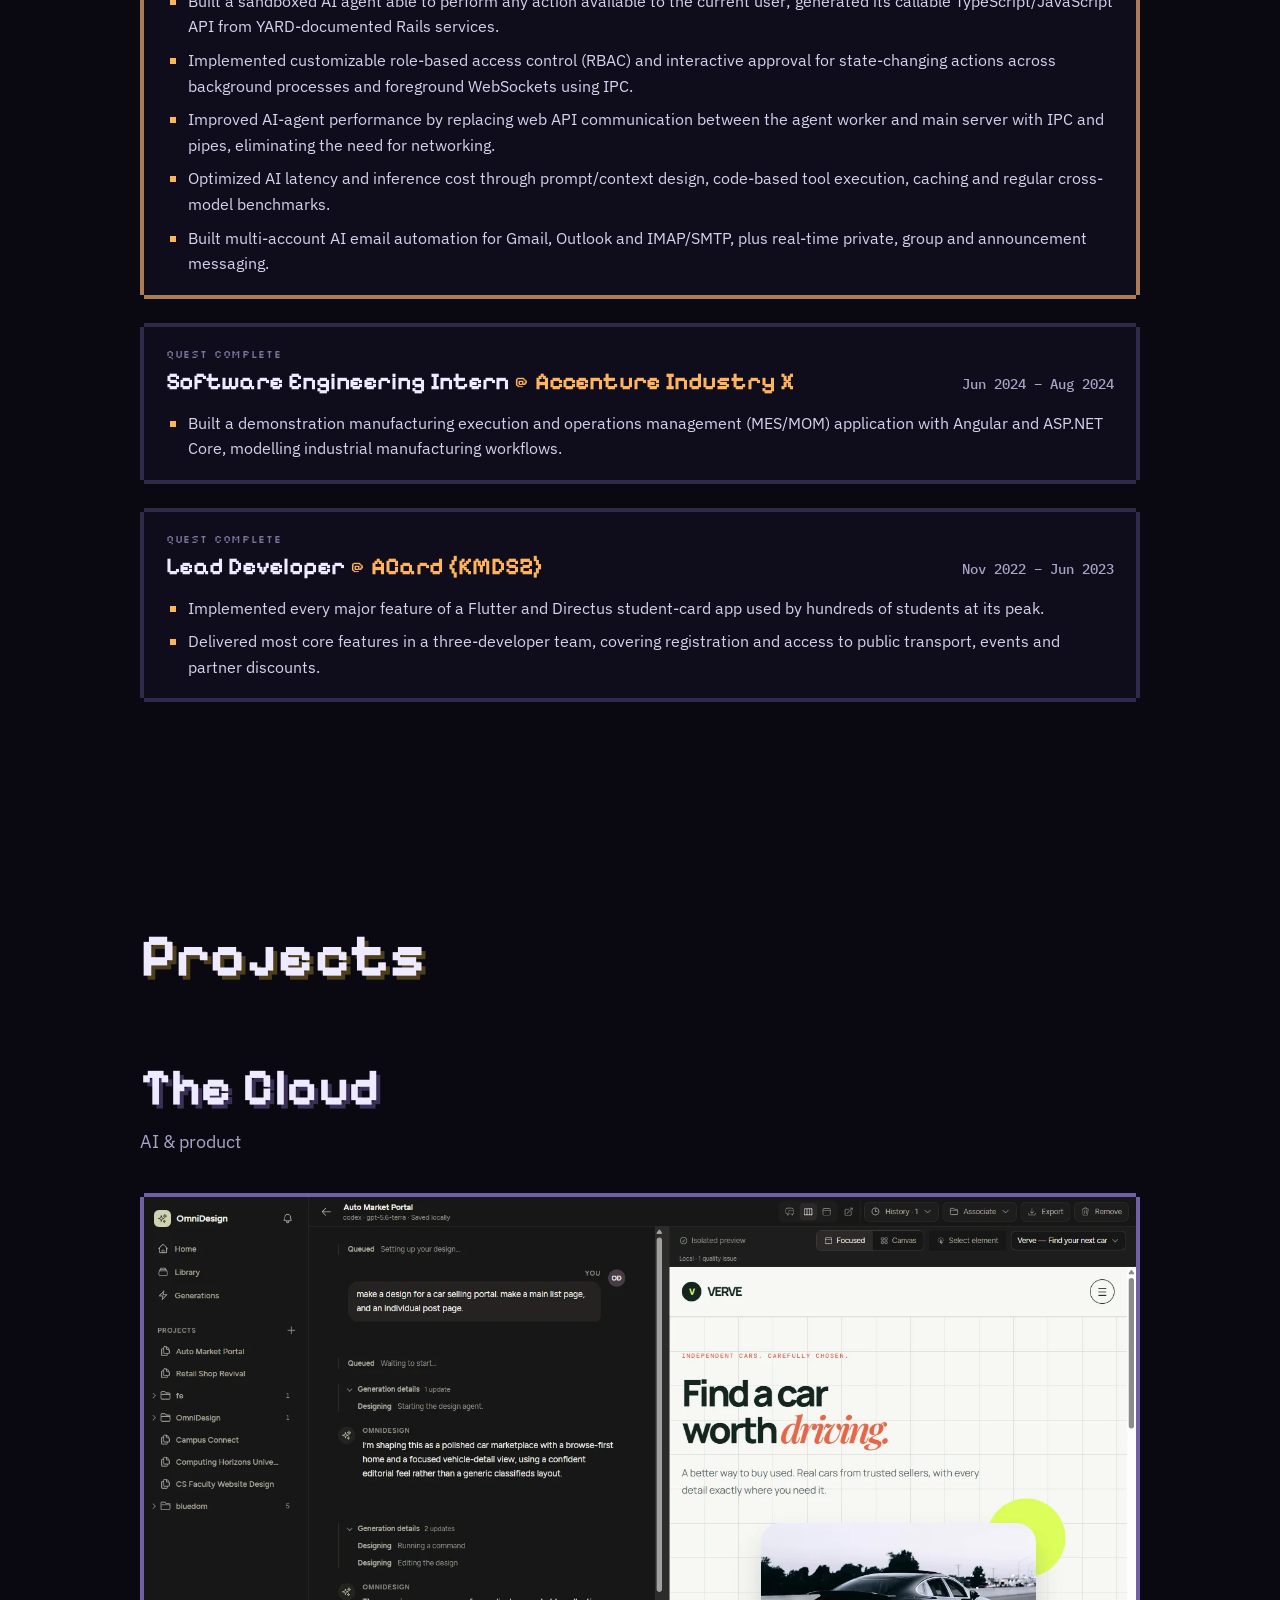
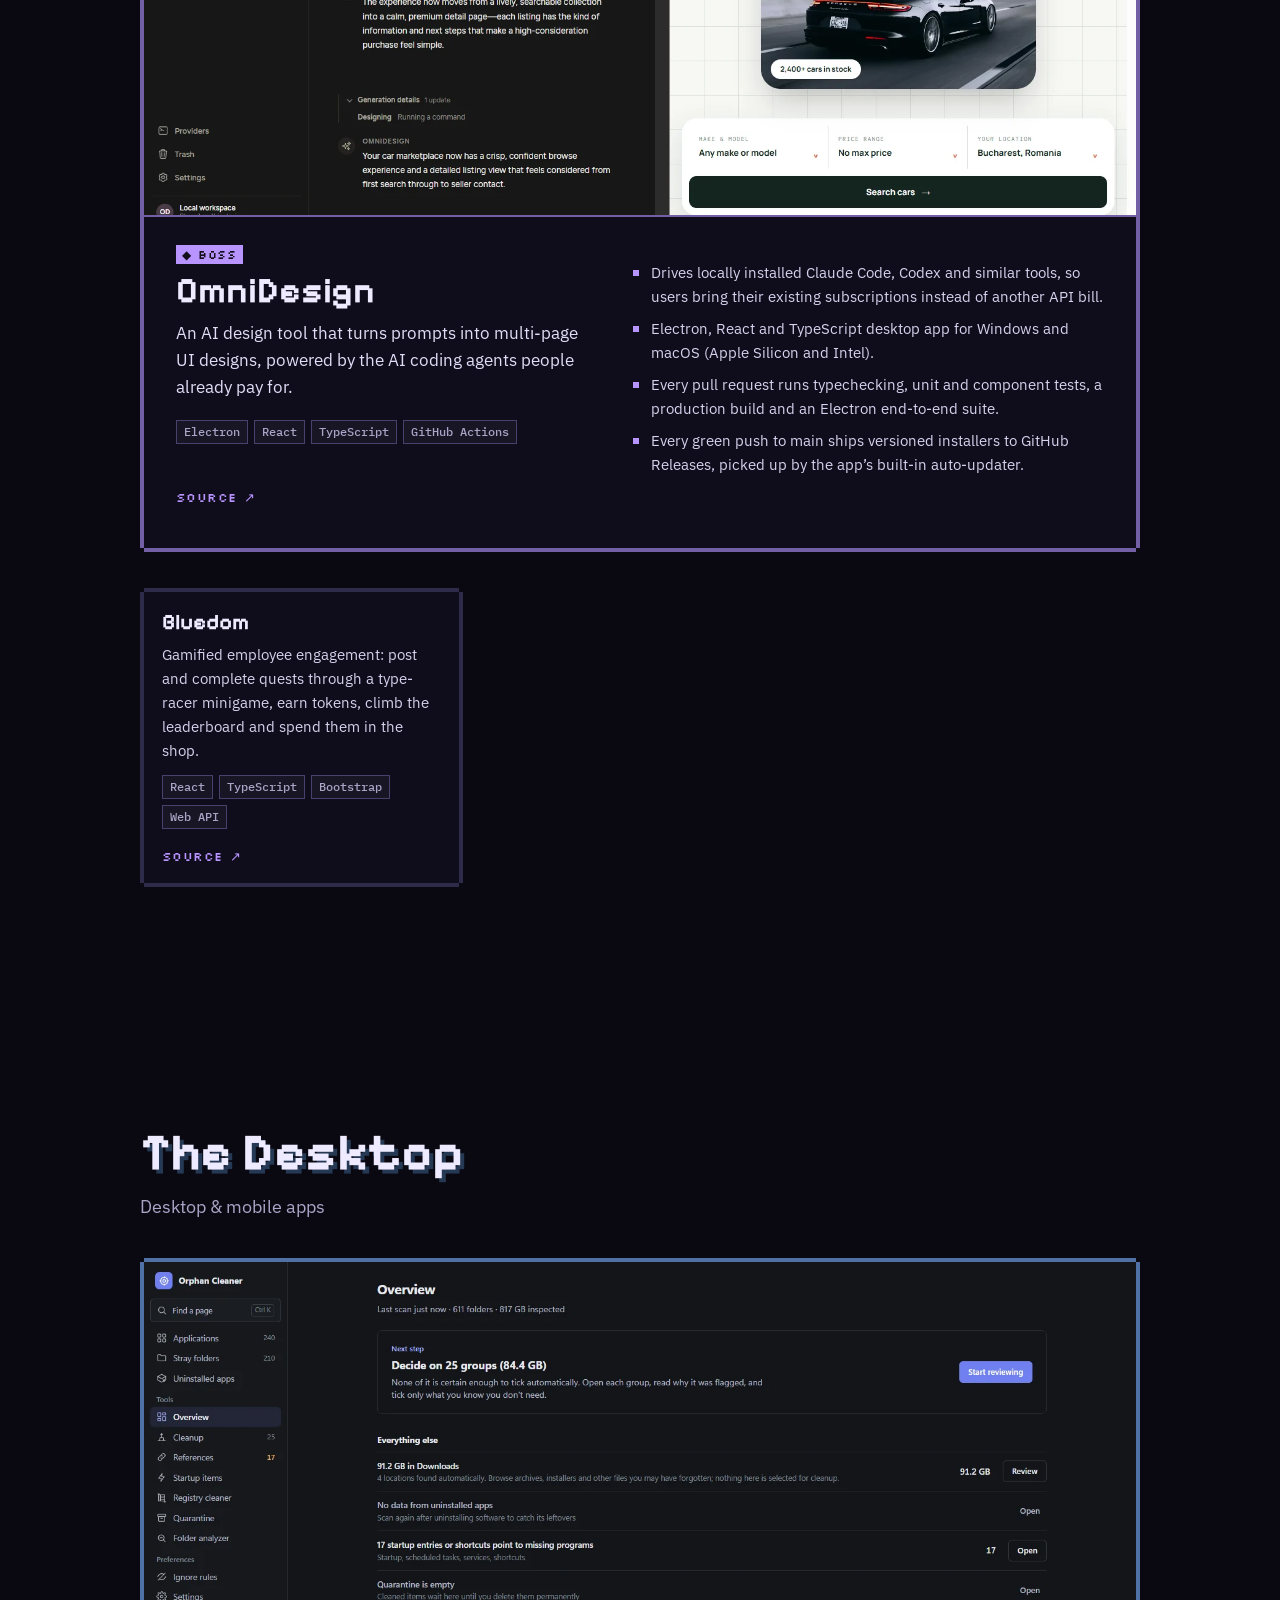
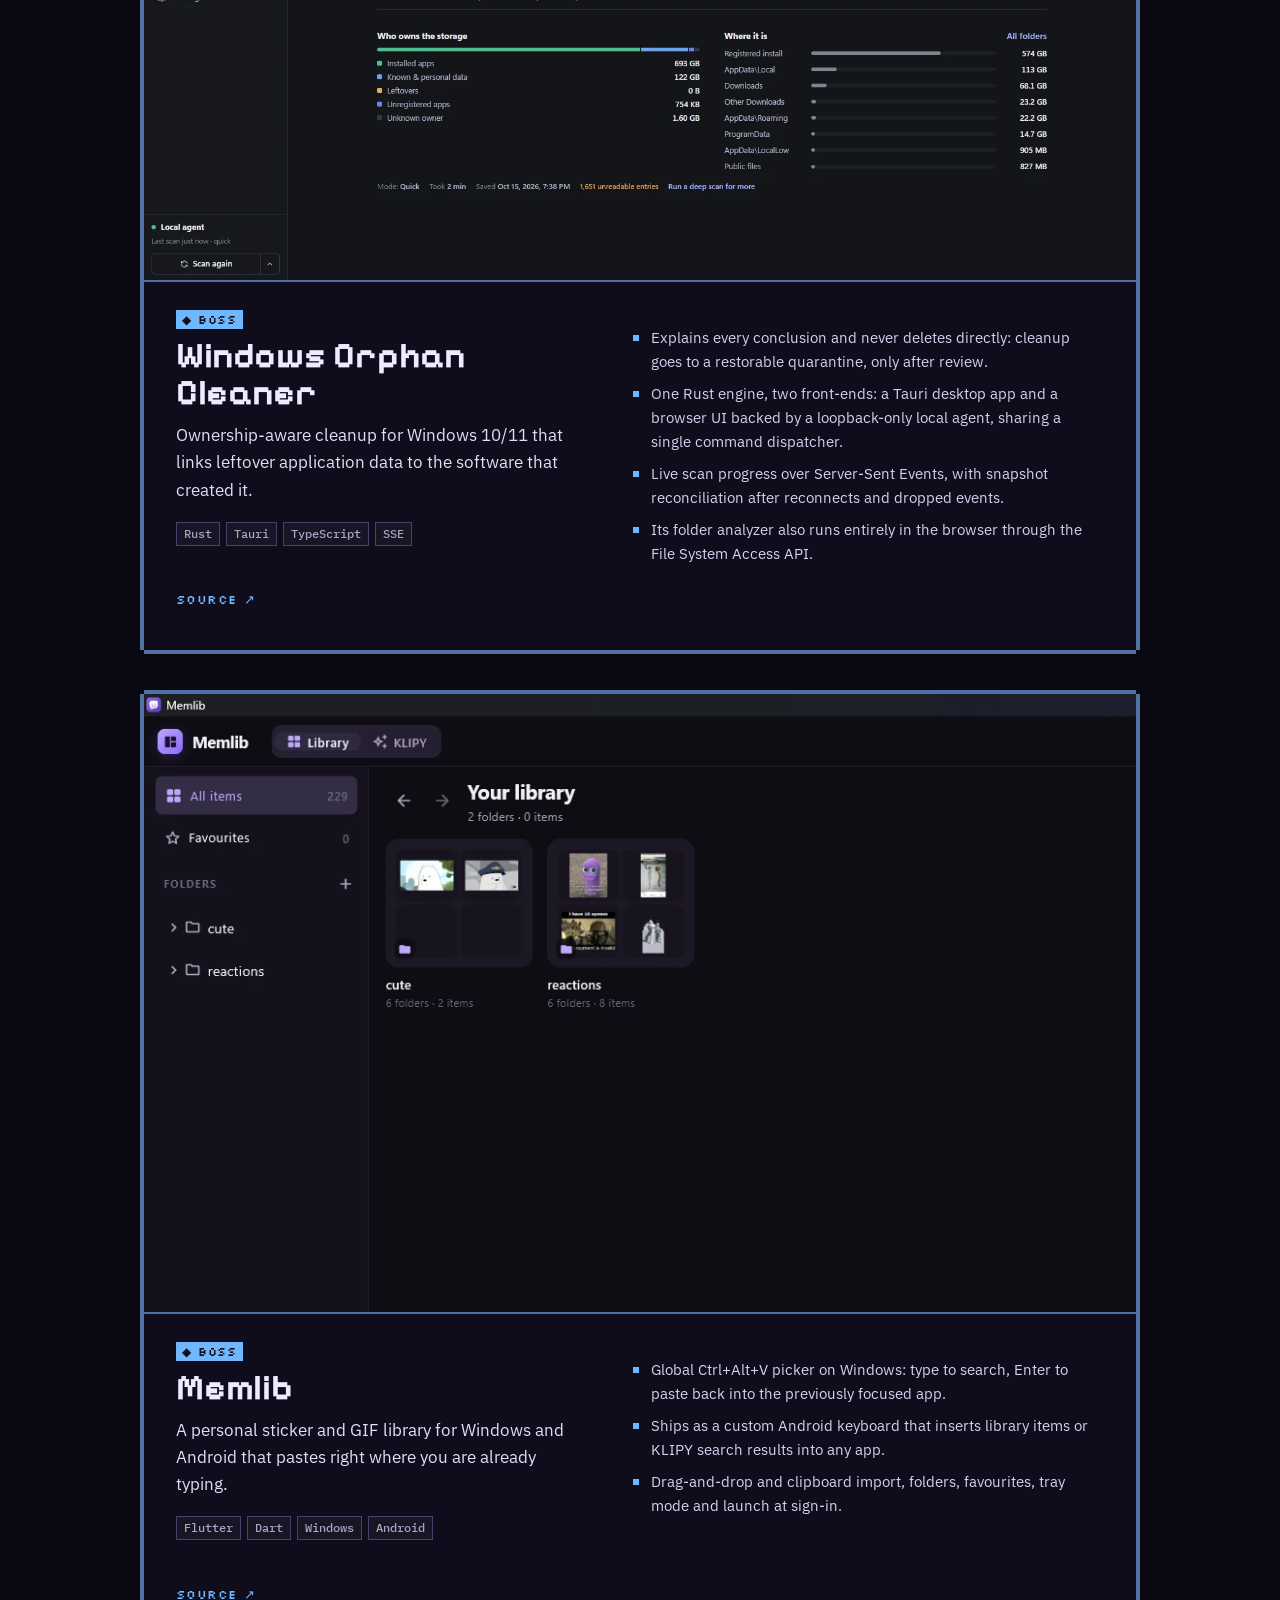
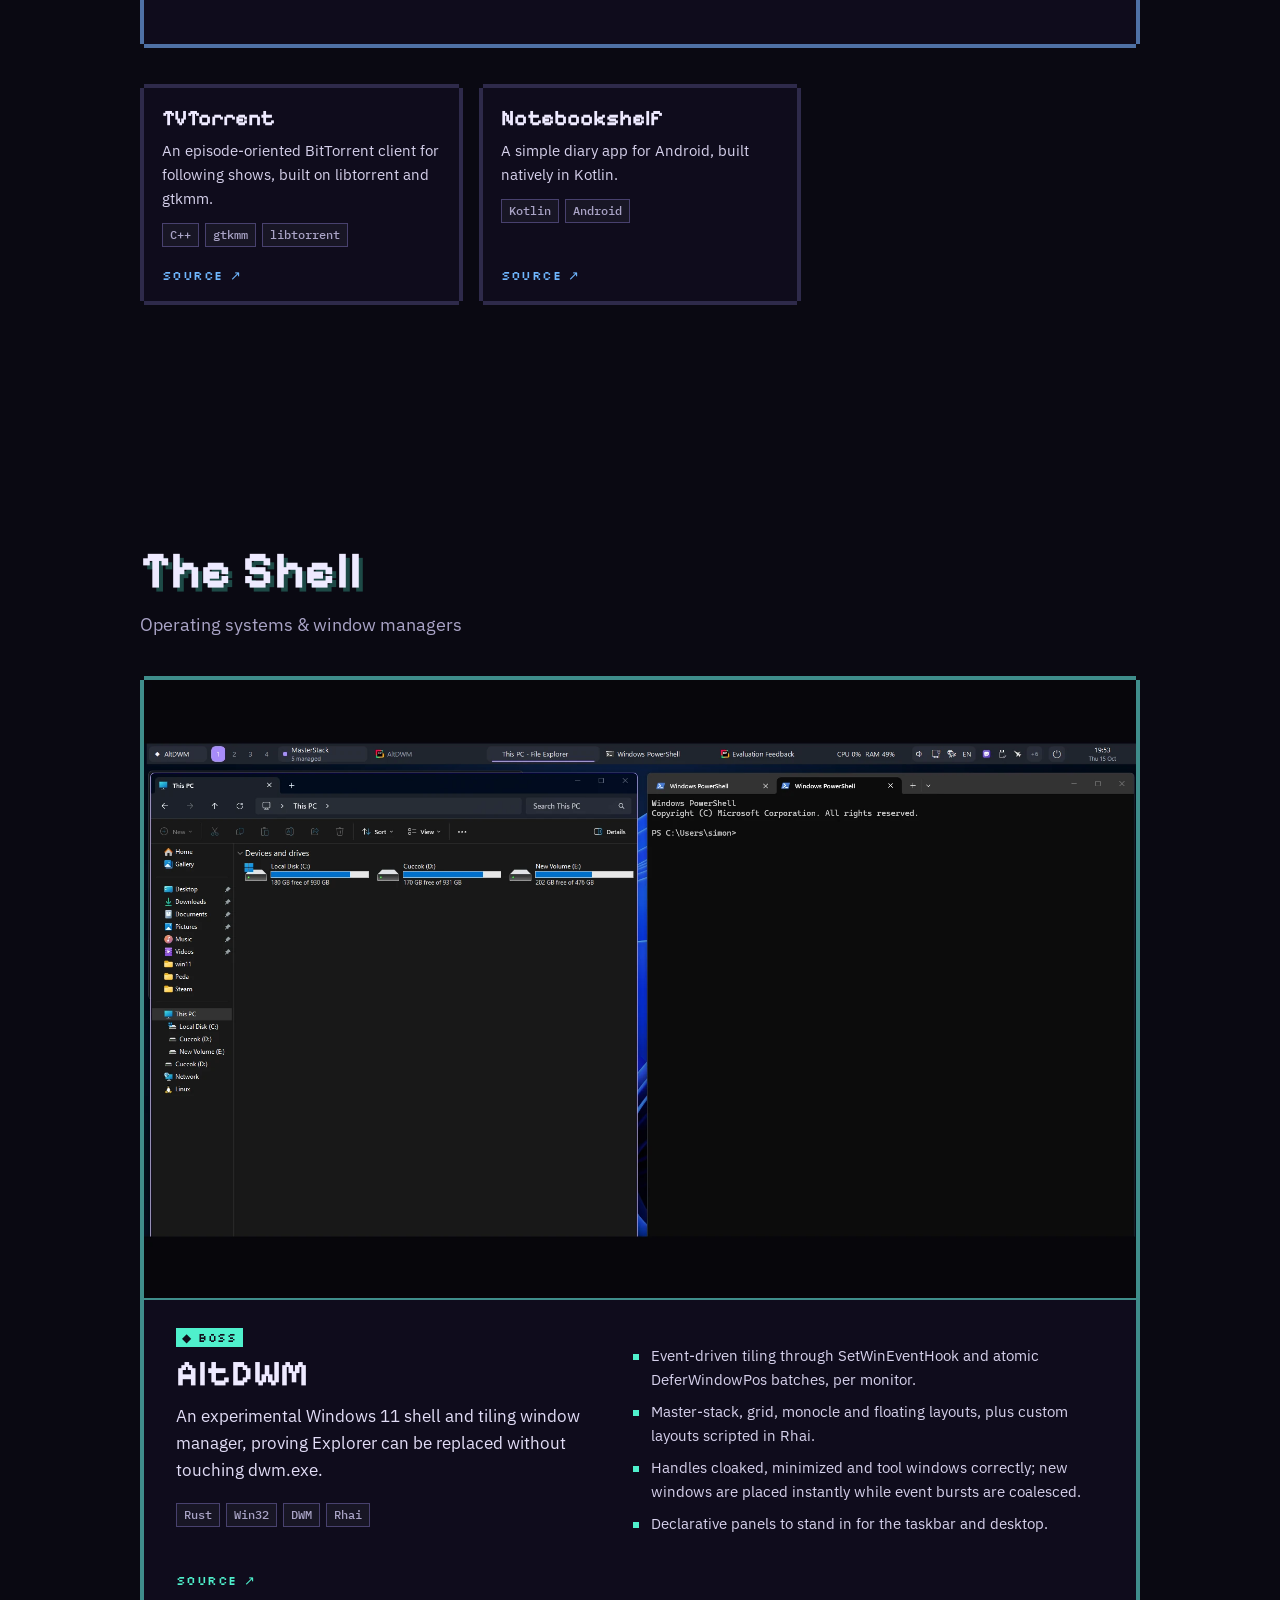
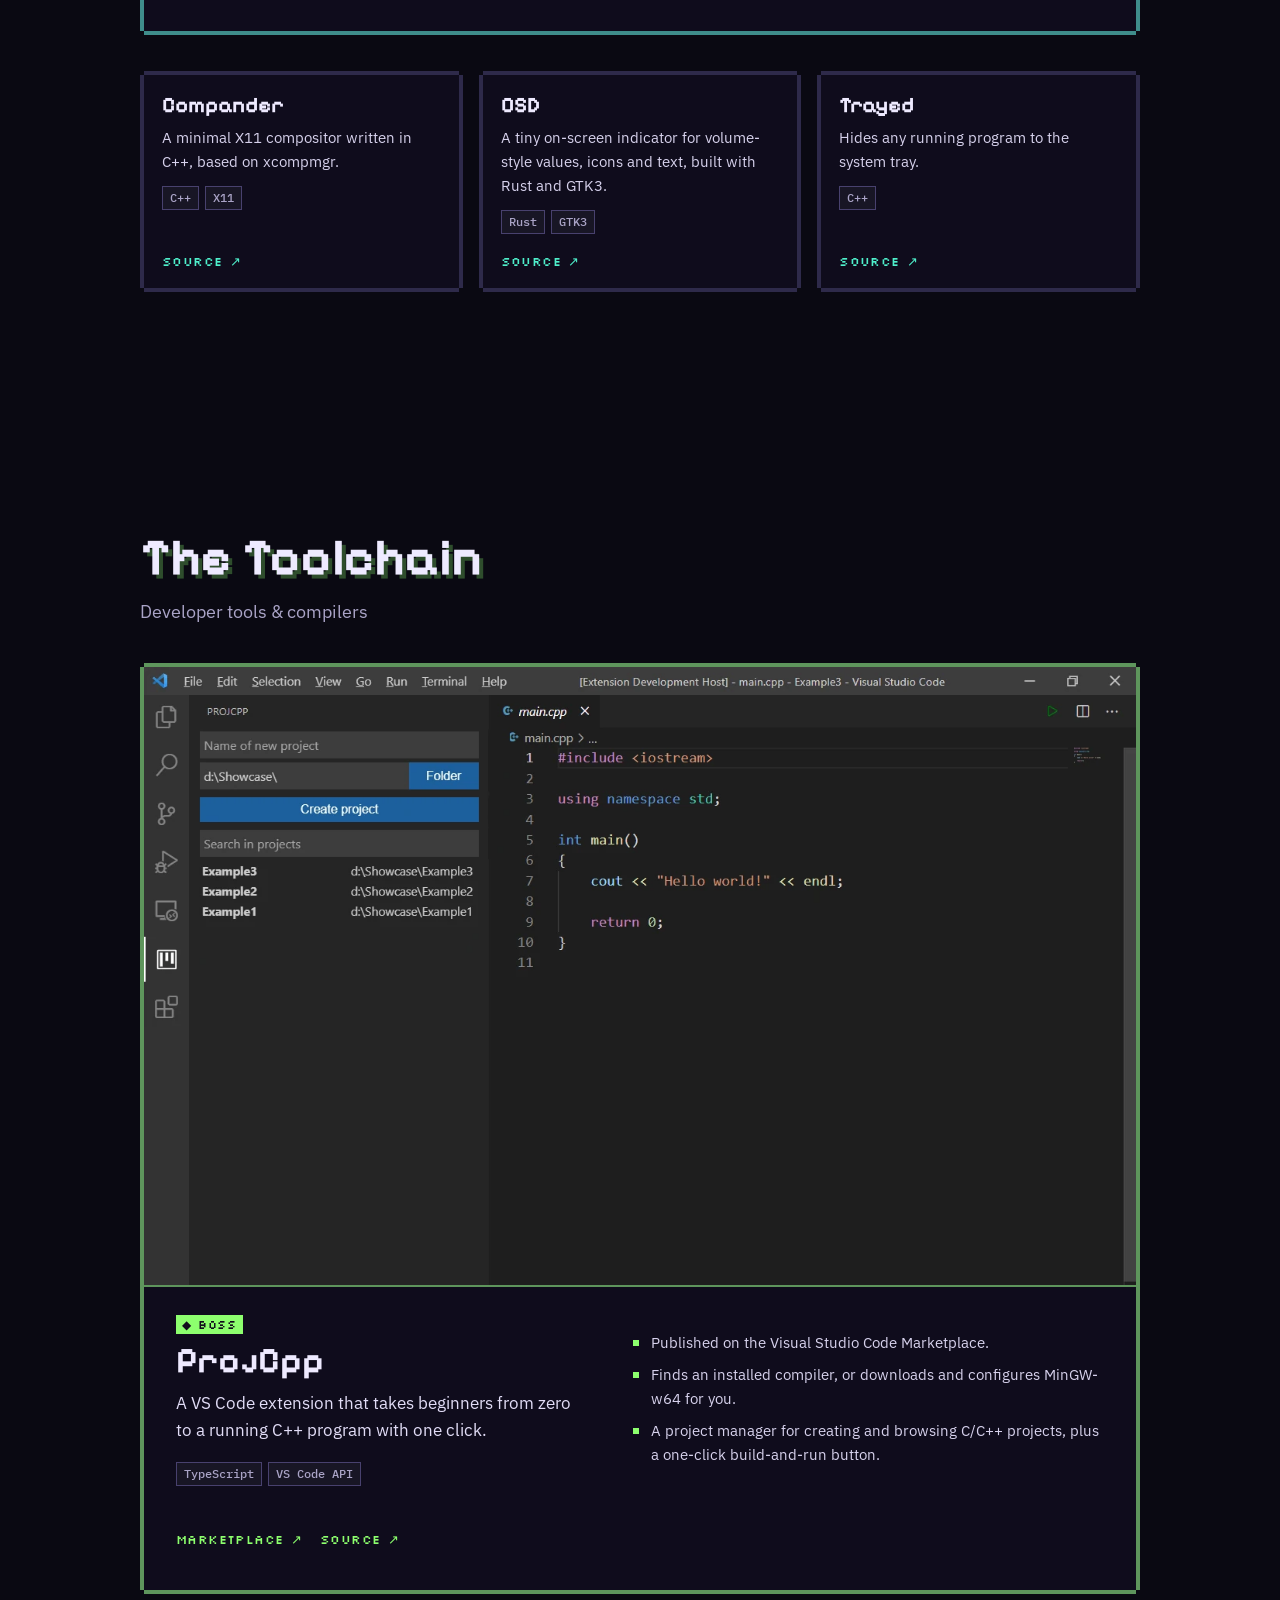
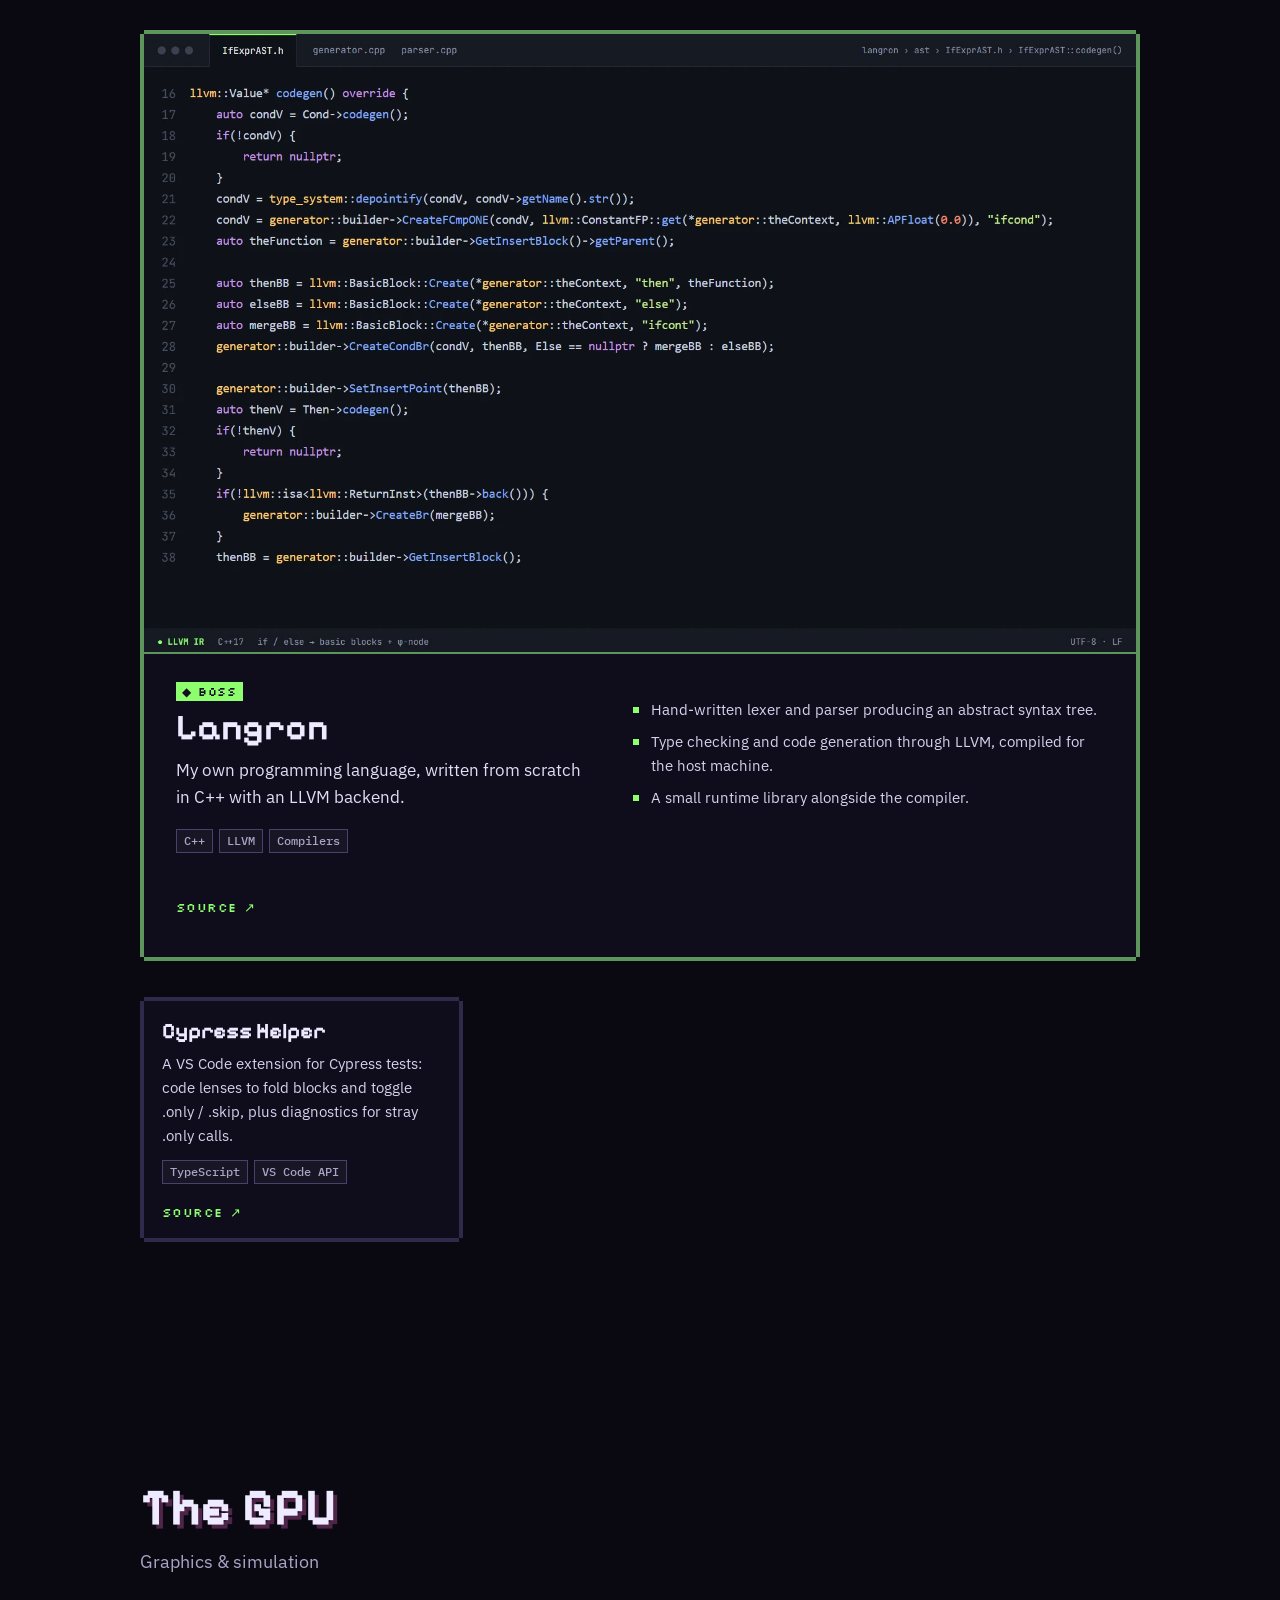
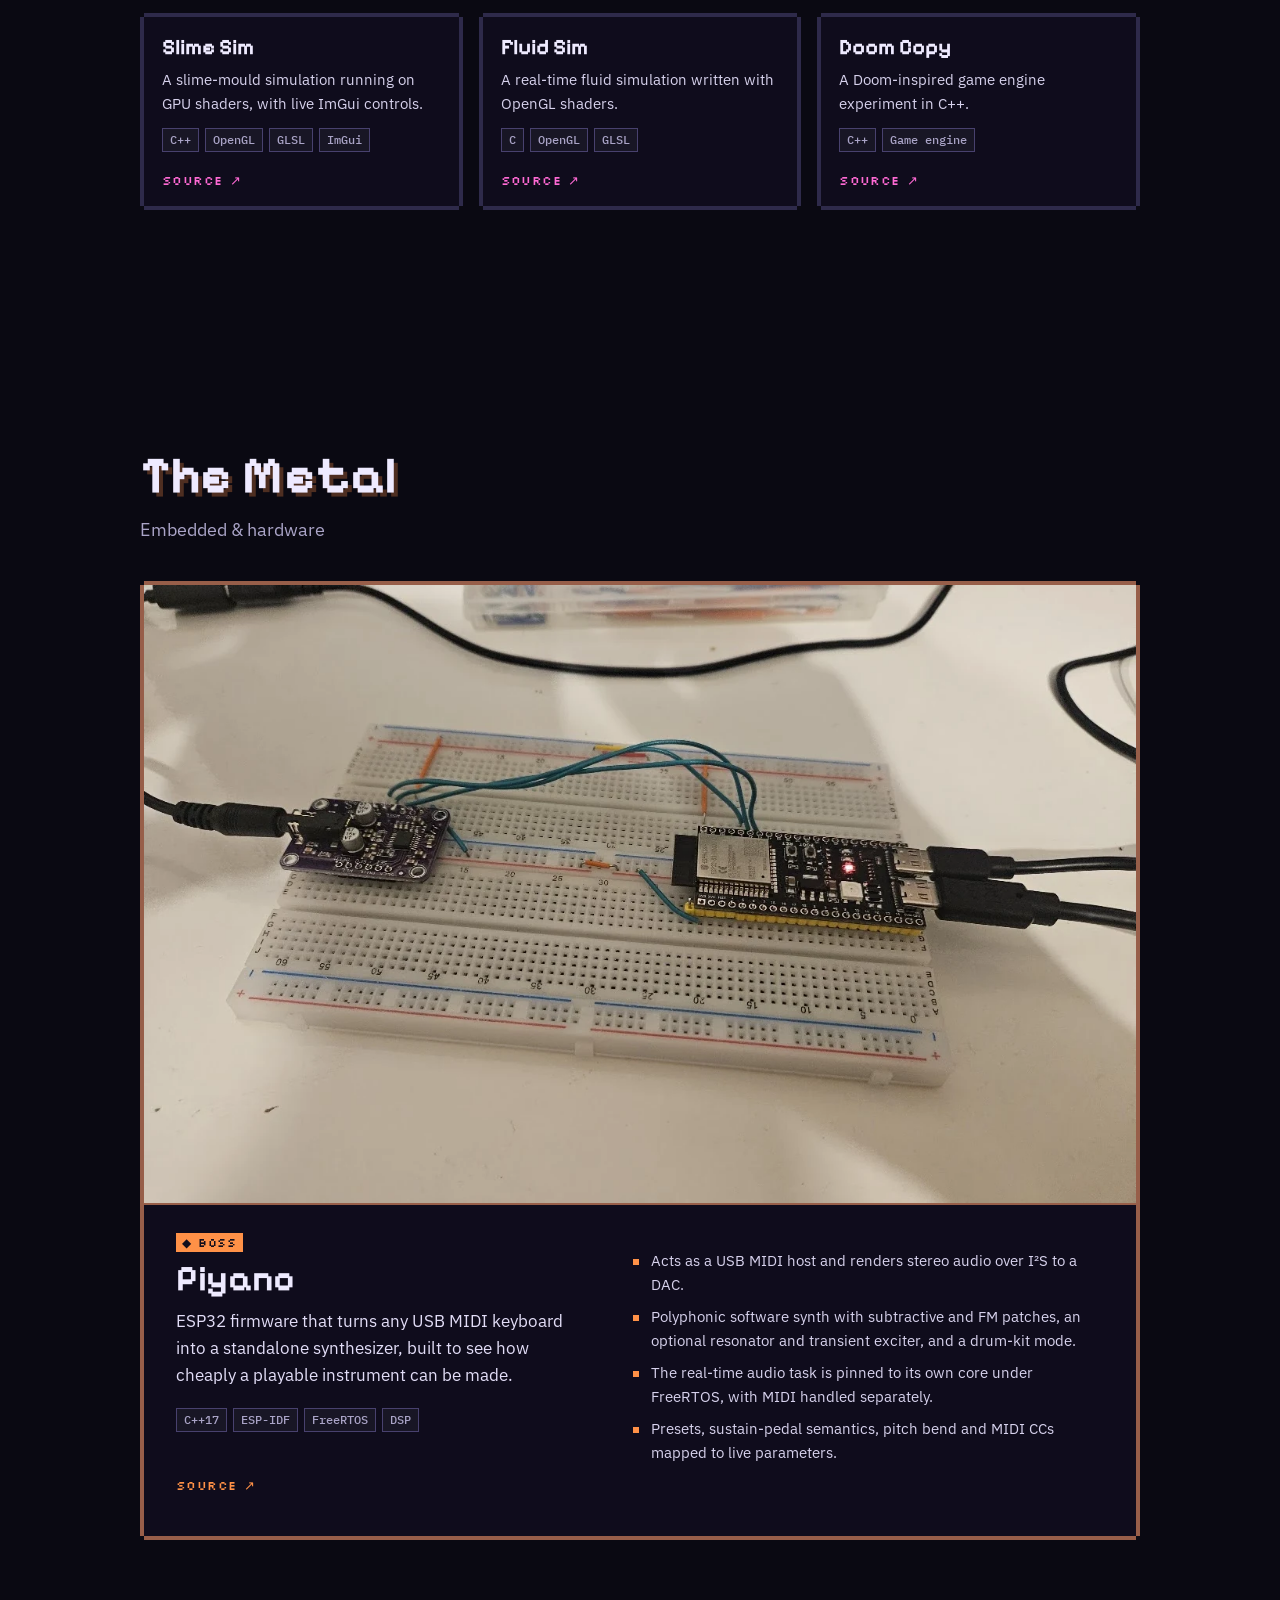
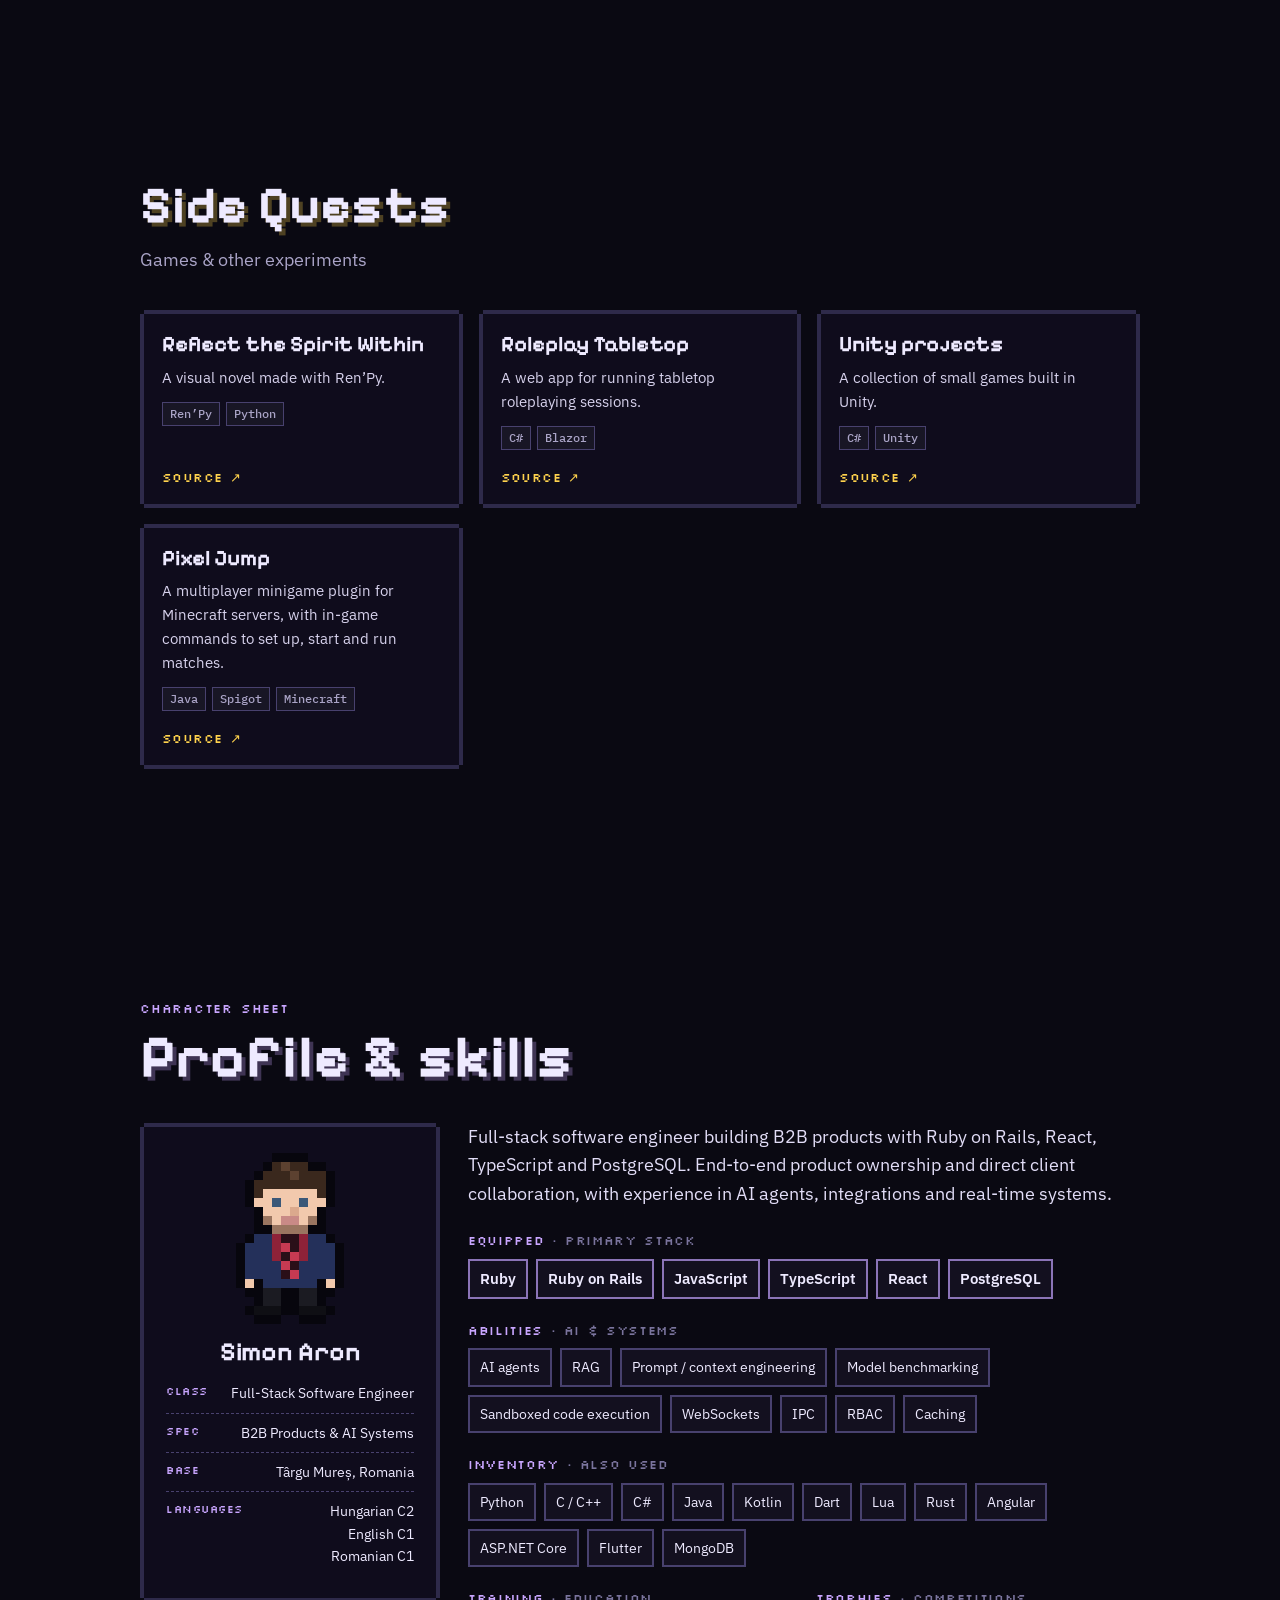
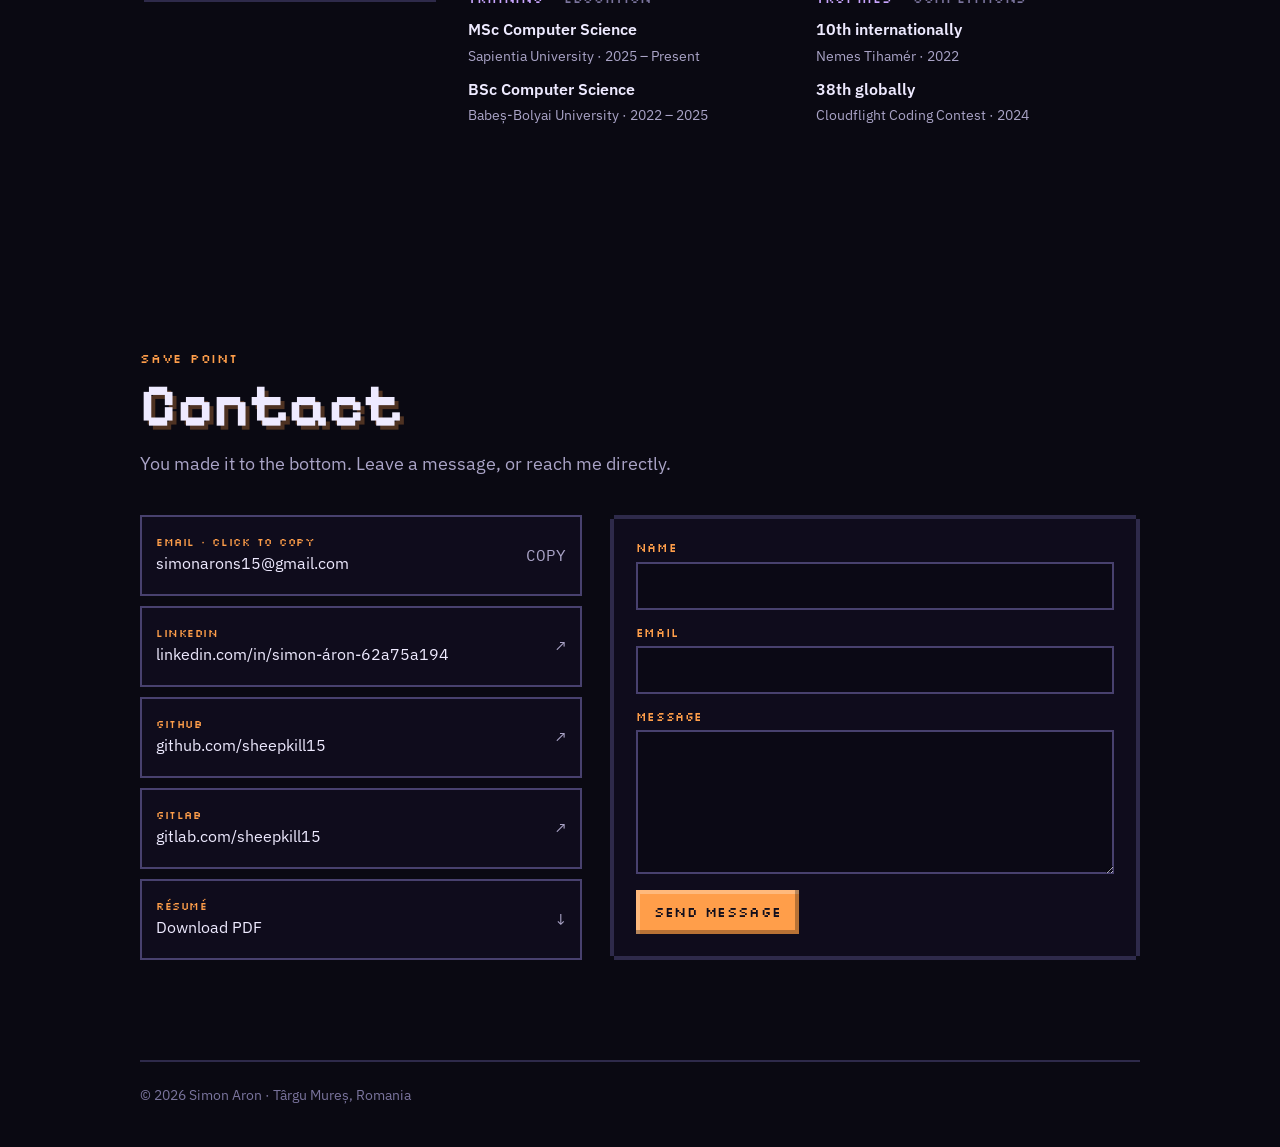
==== commit b72b7d63: "add location badge" ====
--- a/index.html
+++ b/index.html
@@ -152,7 +152,7 @@
 
     <footer class="foot">
       <div class="wrap">
-        <p>© <span id="year">2026</span> Simon Aron</p>
+        <p>© <span id="year">2026</span> Simon Aron · Târgu Mureș, Romania</p>
       </div>
     </footer>
   </main>
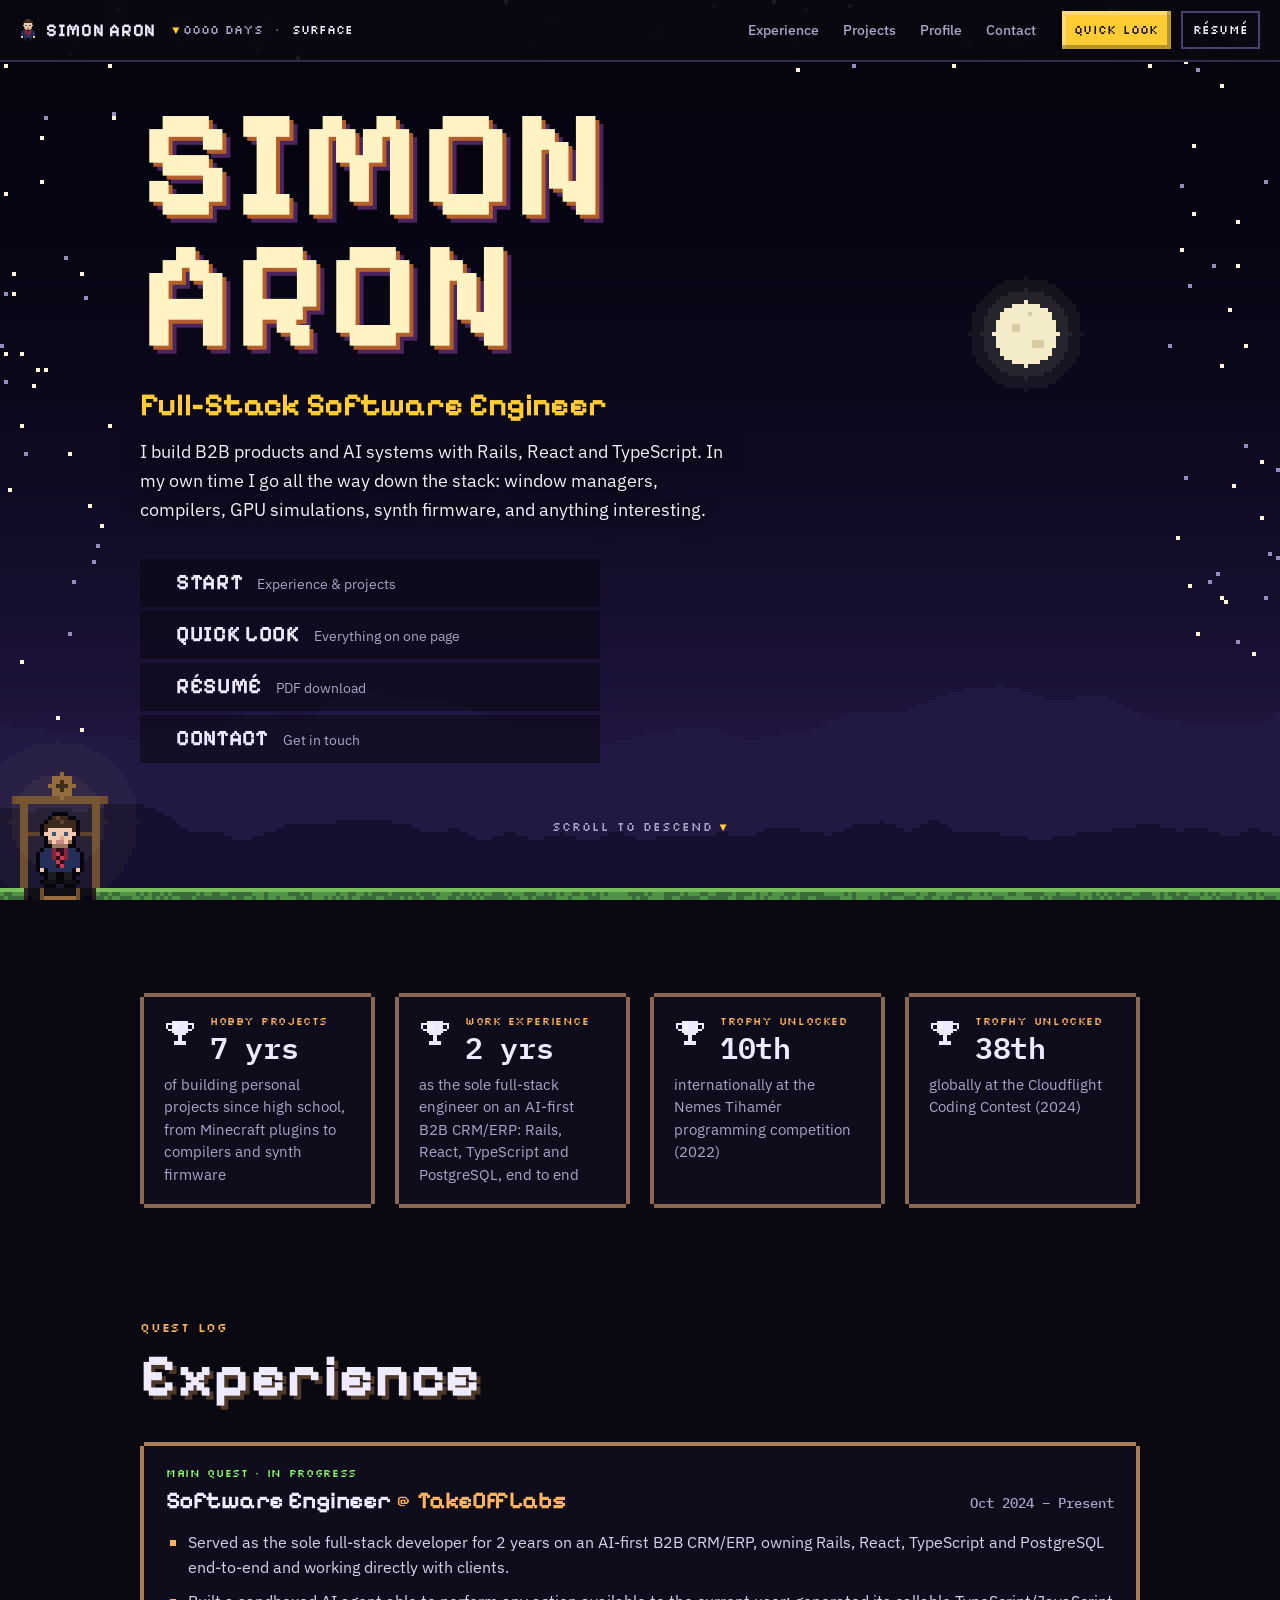
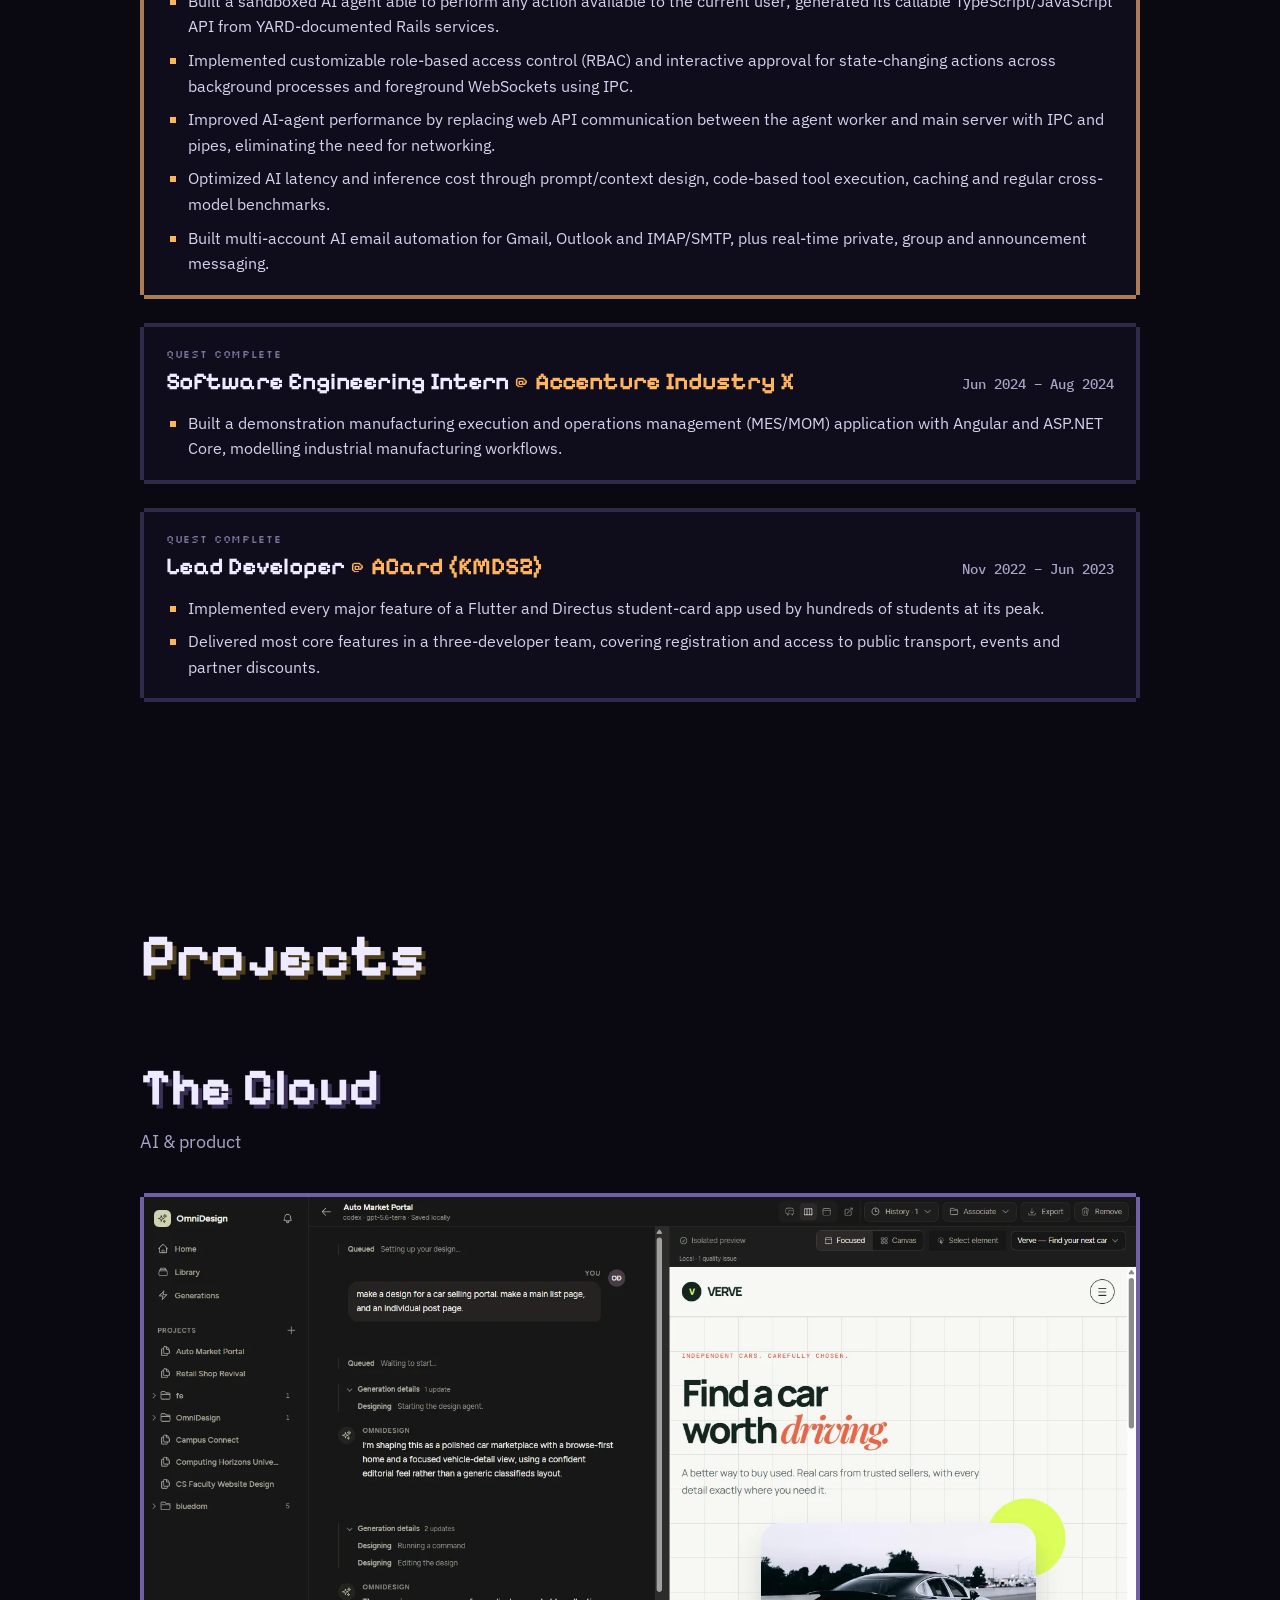
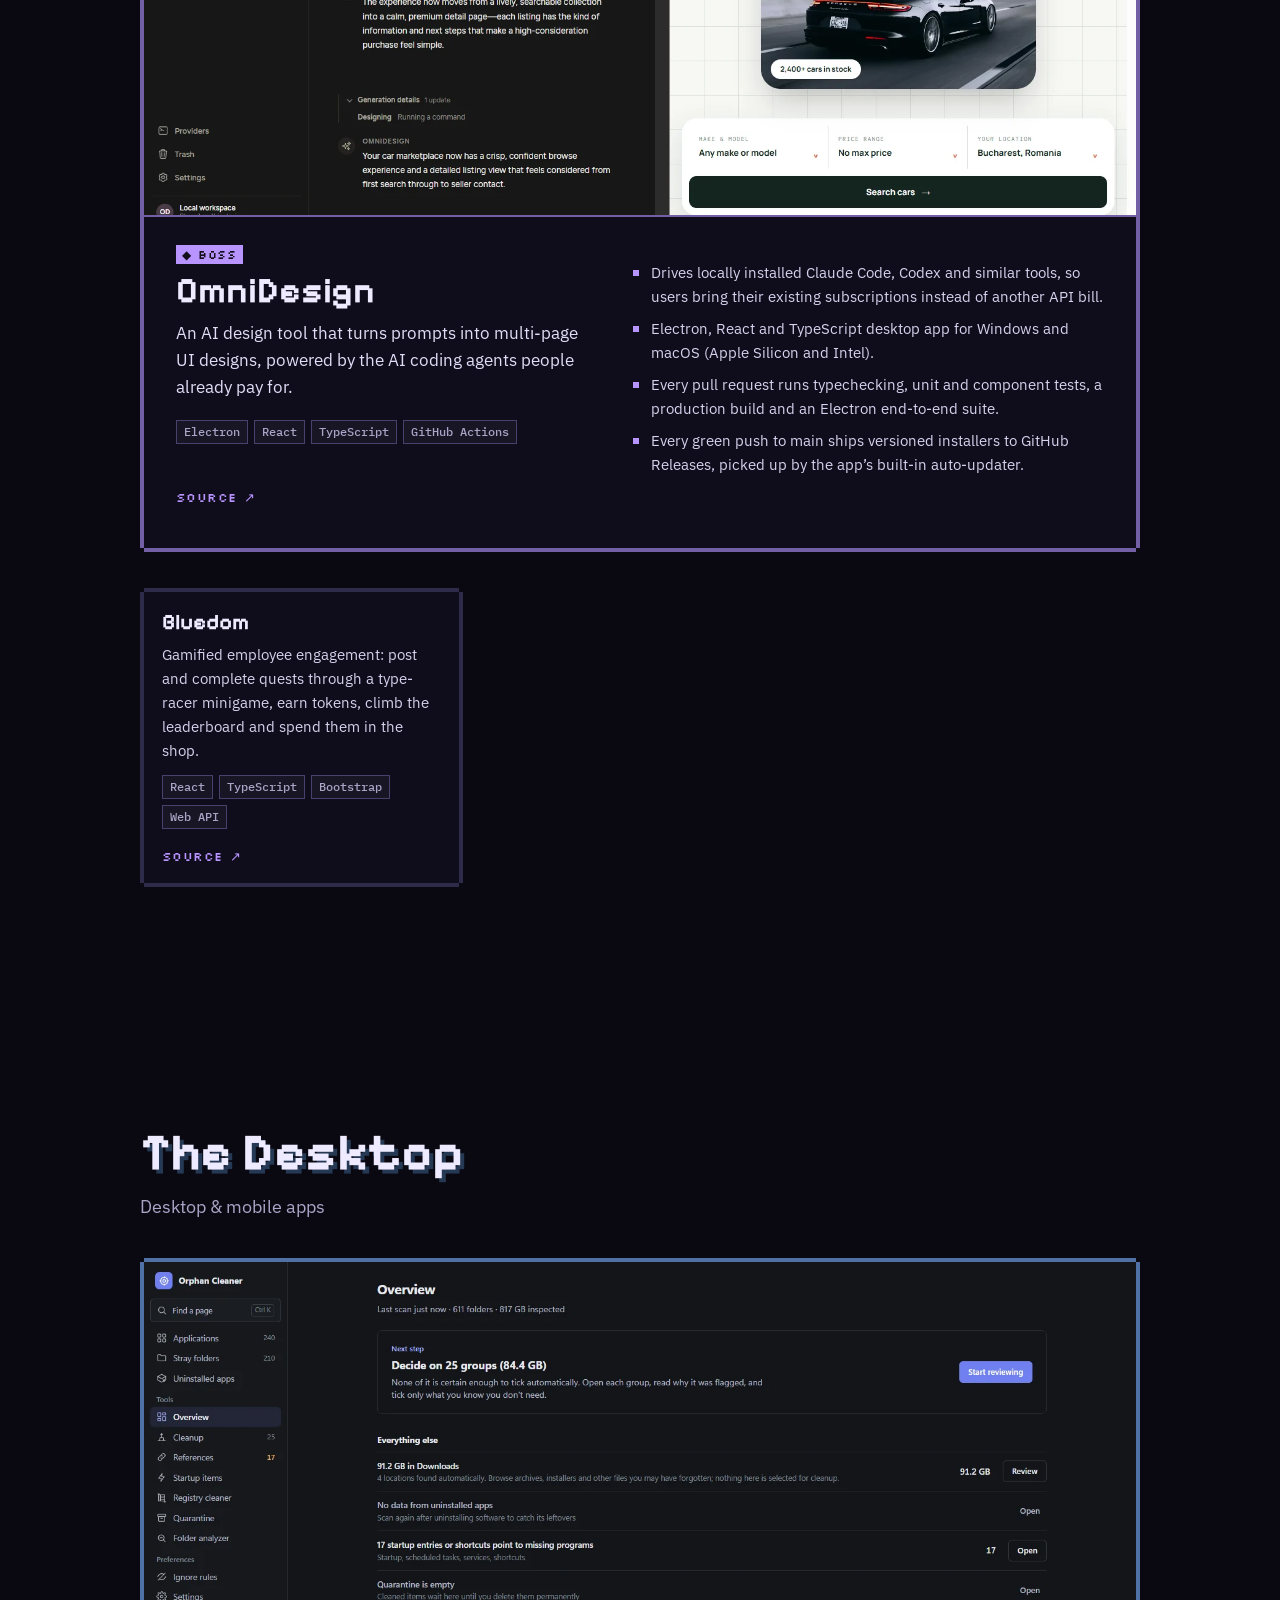
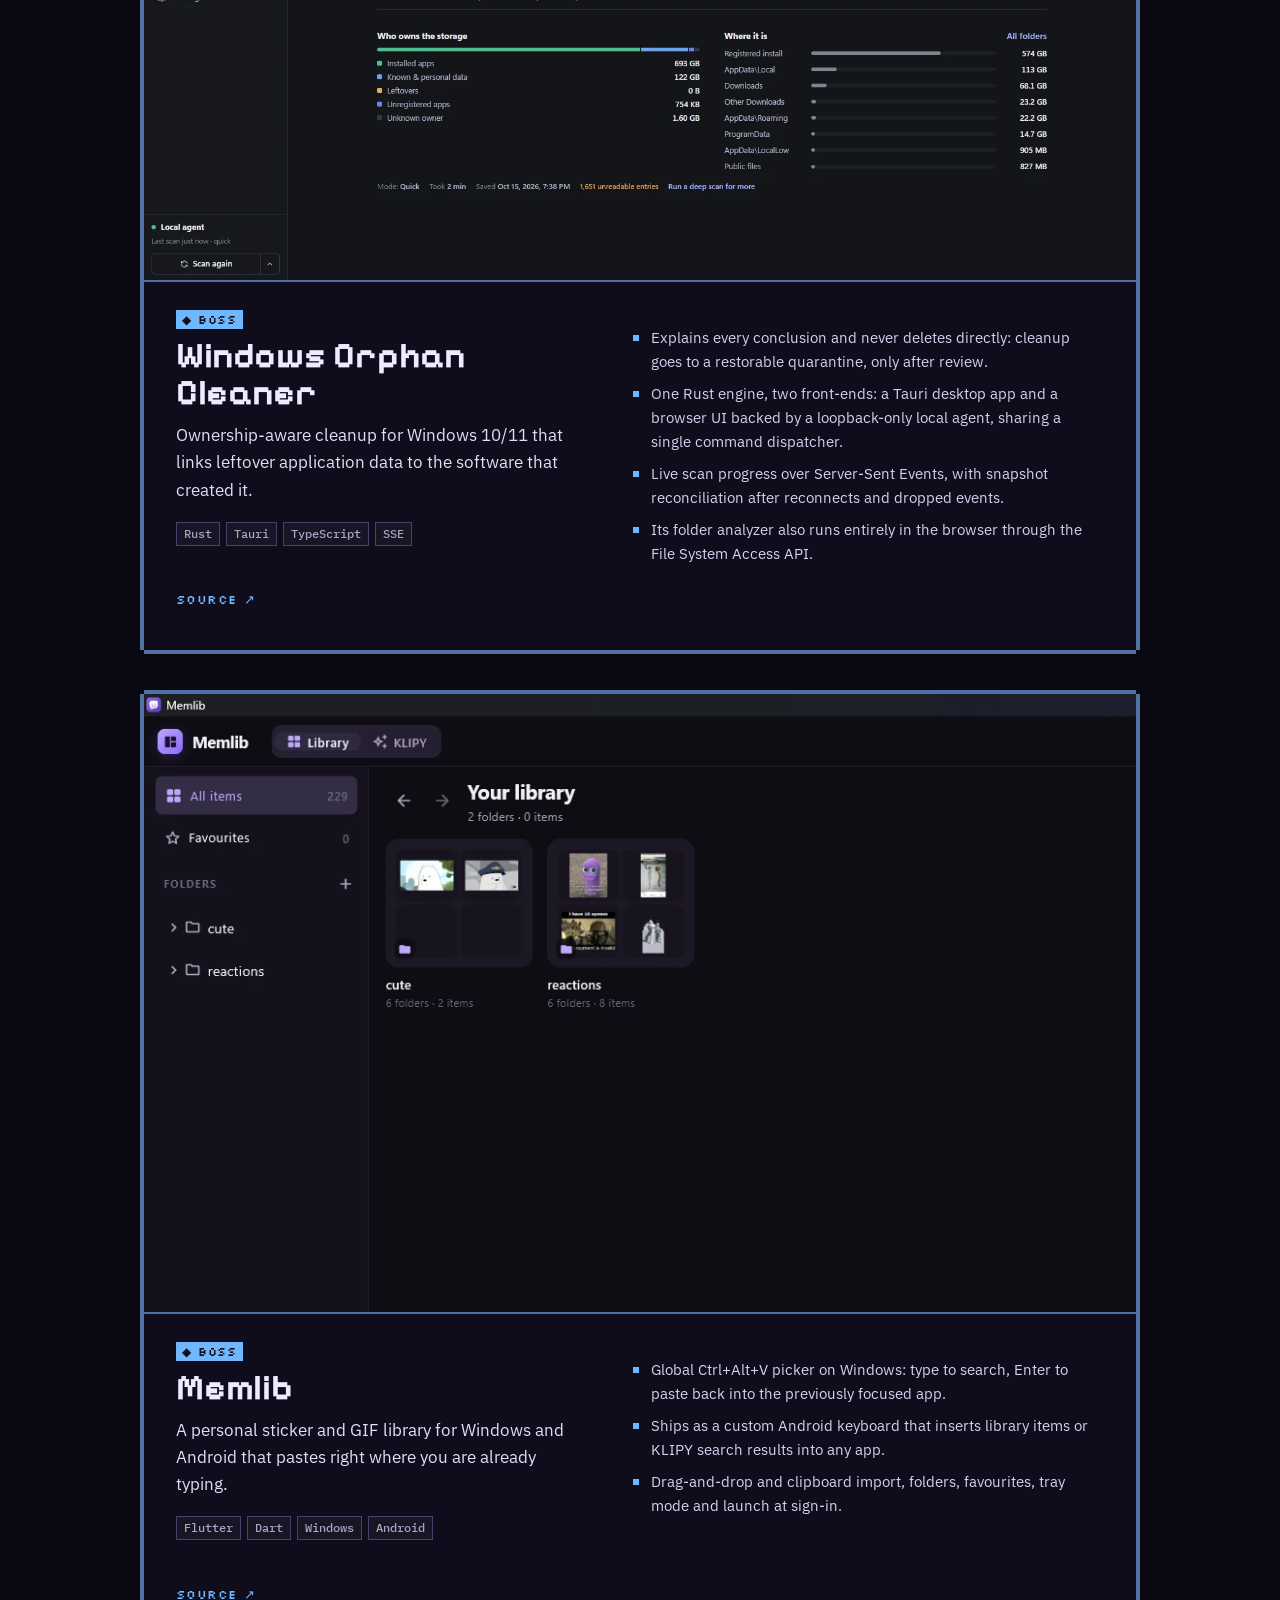
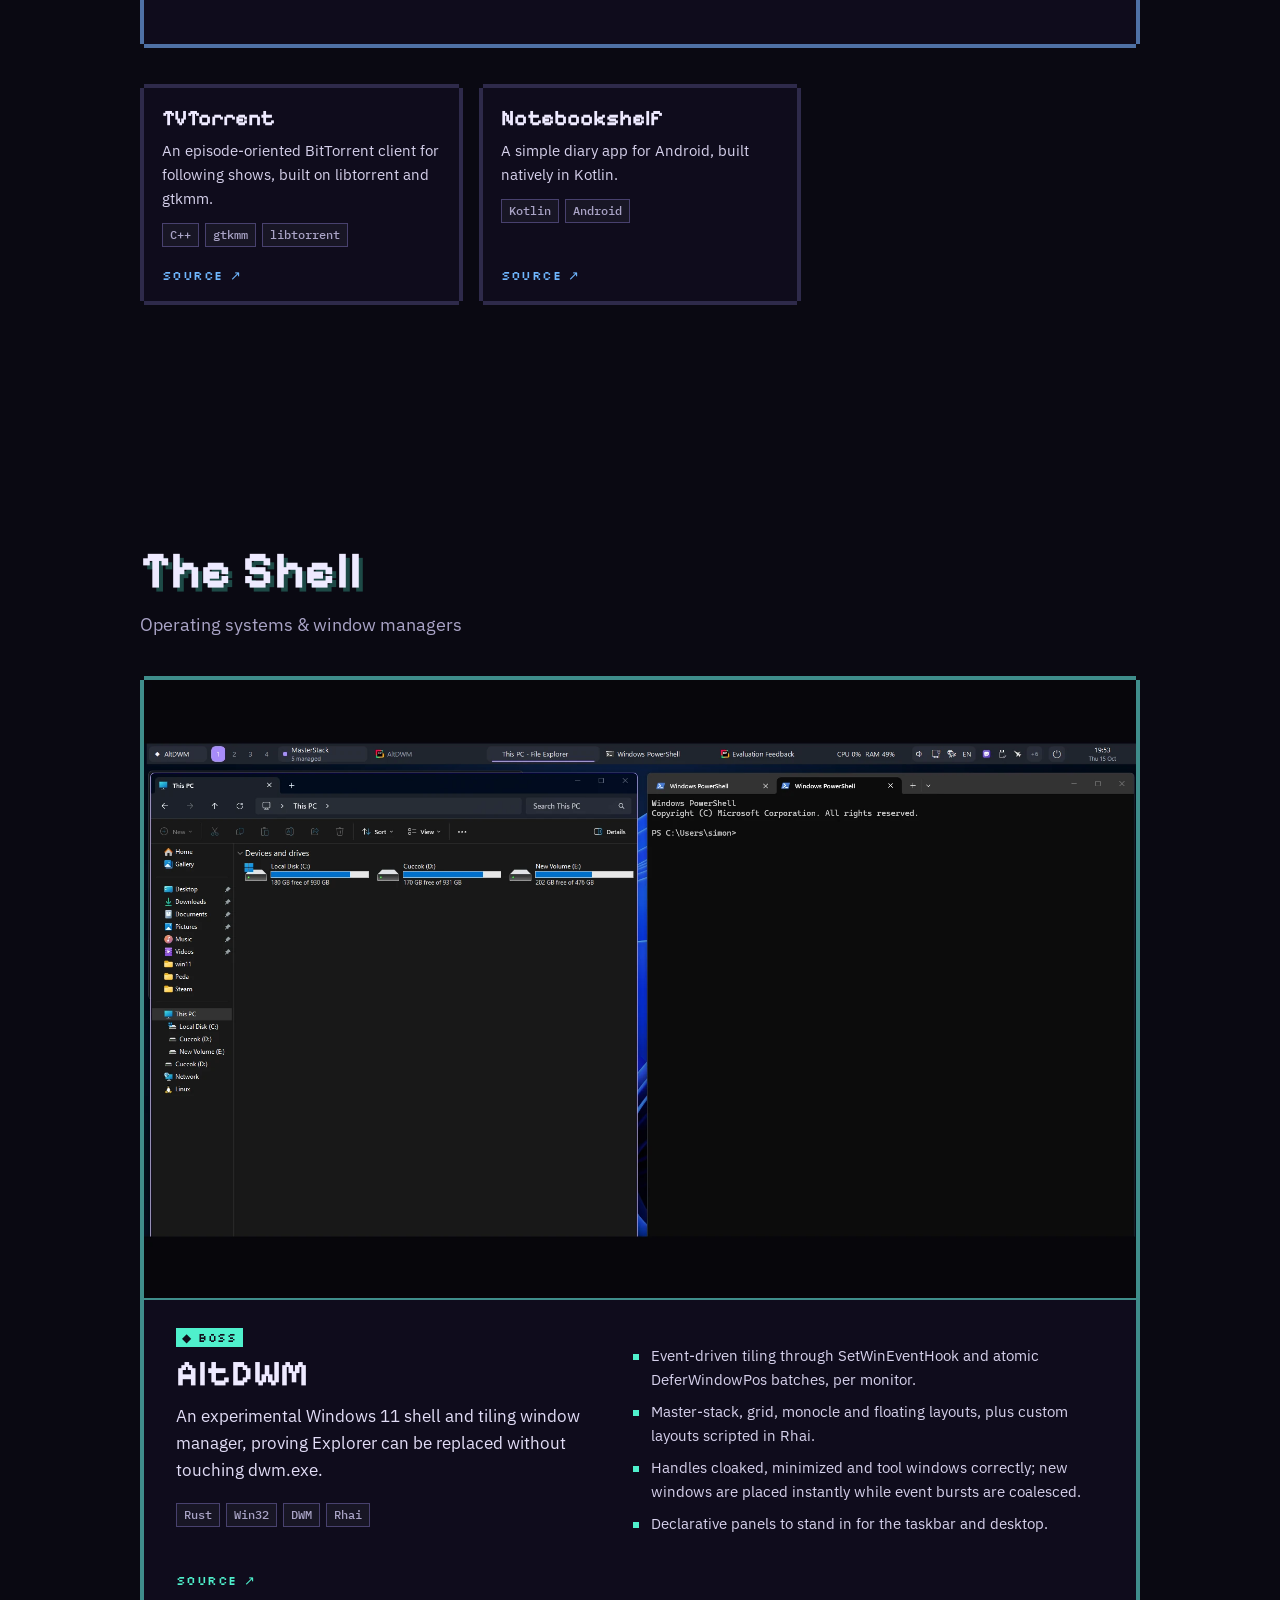
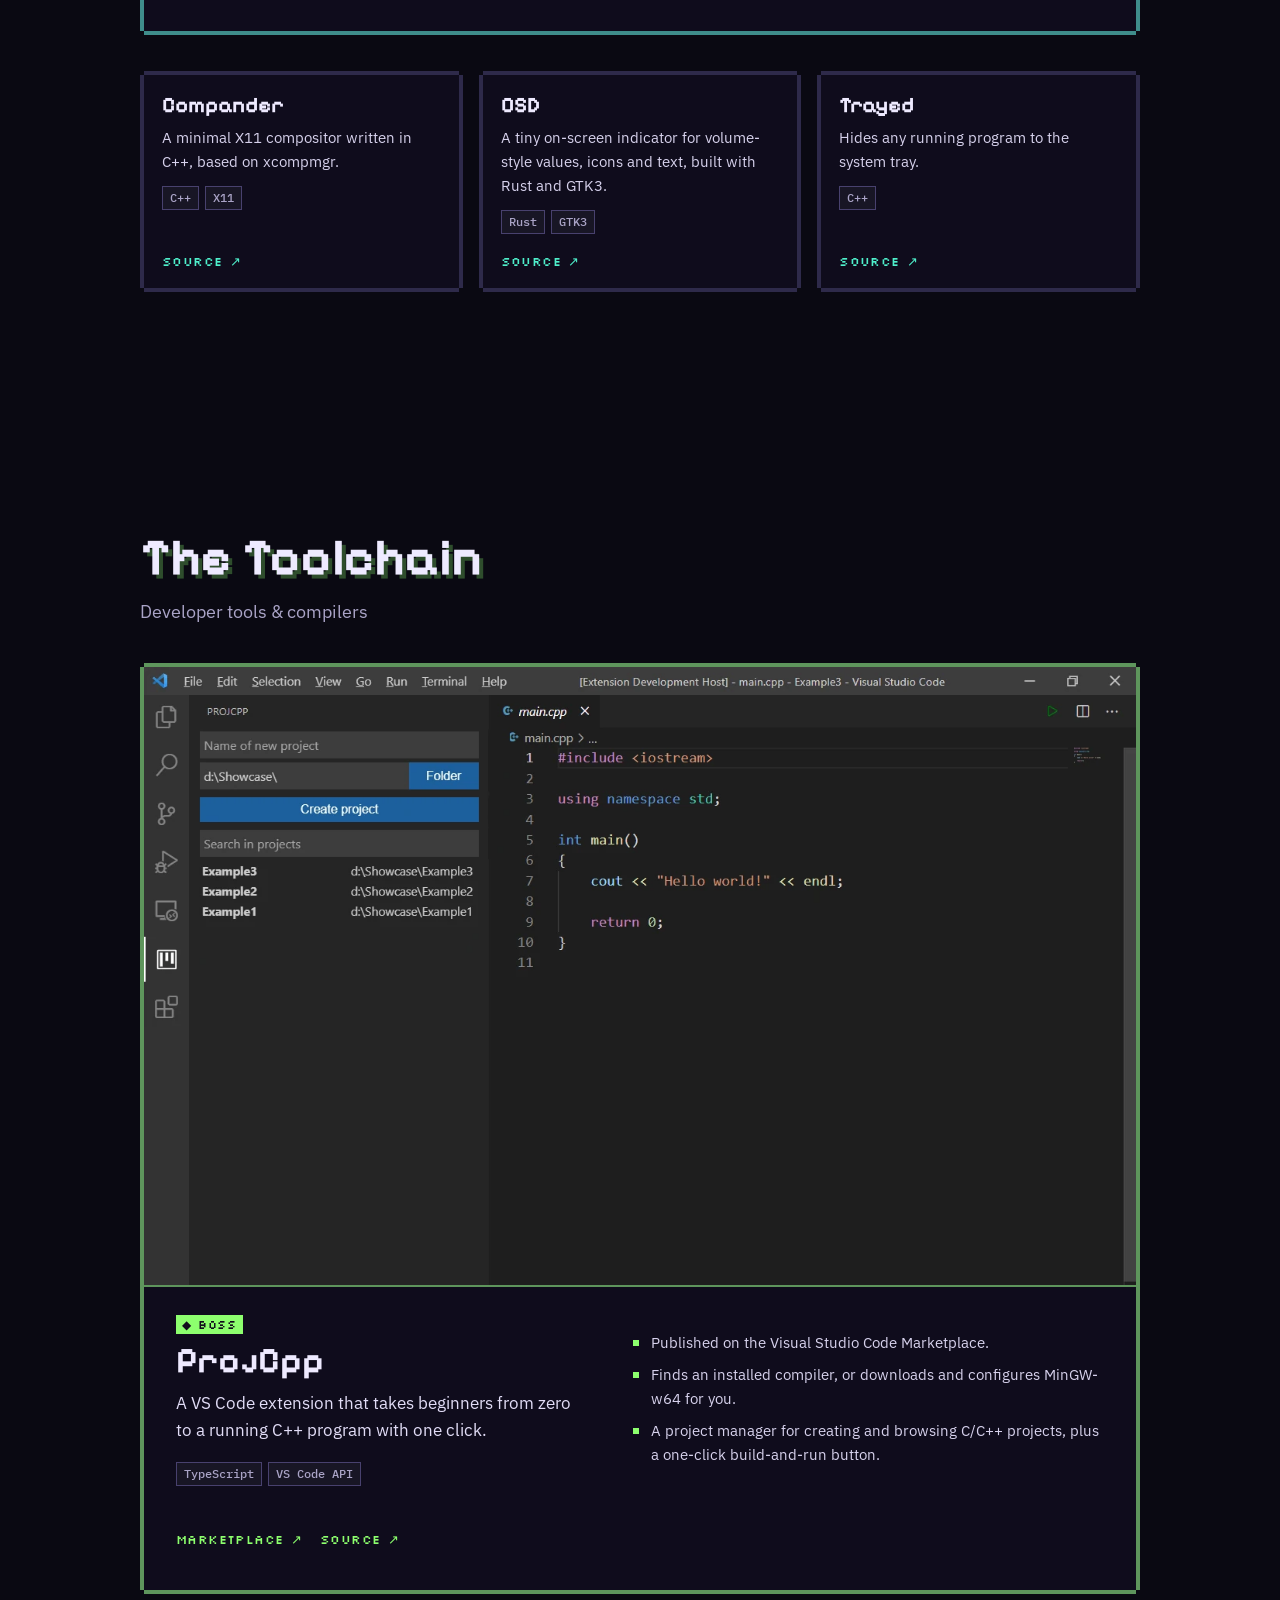
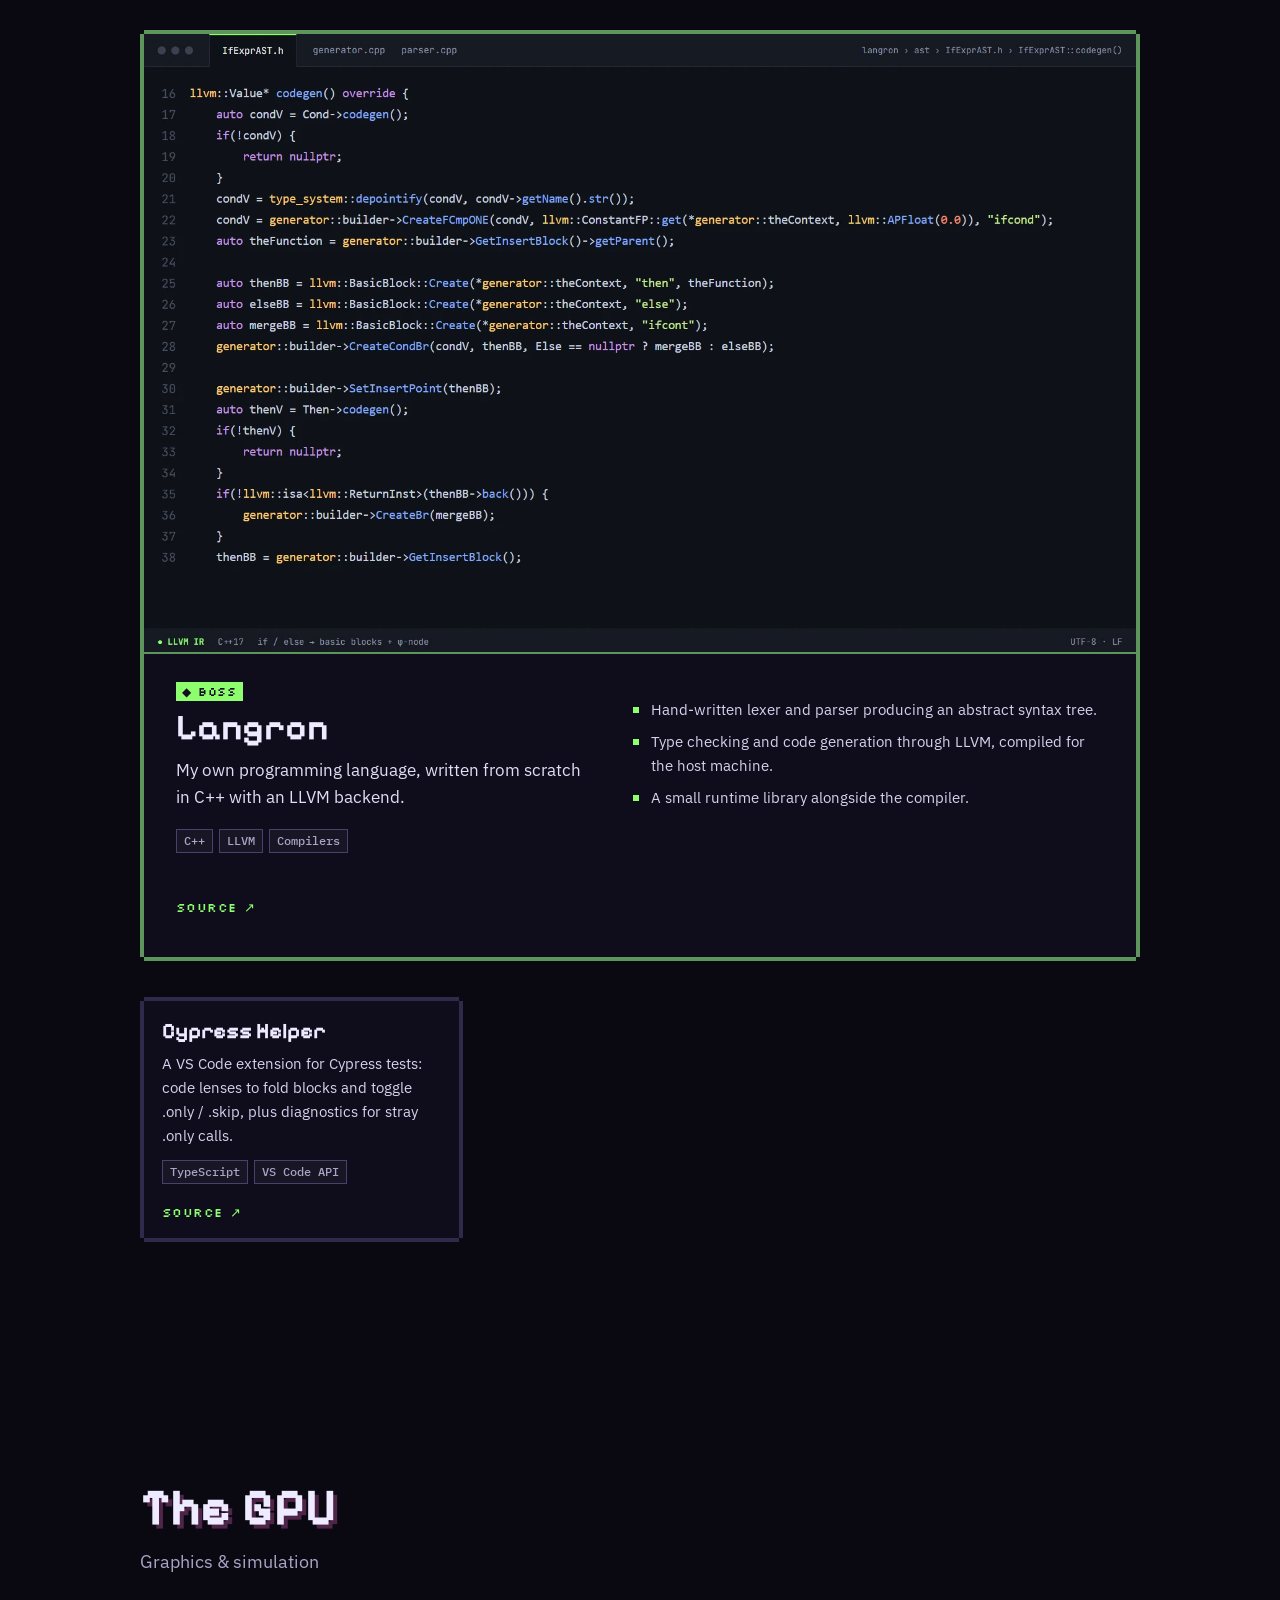
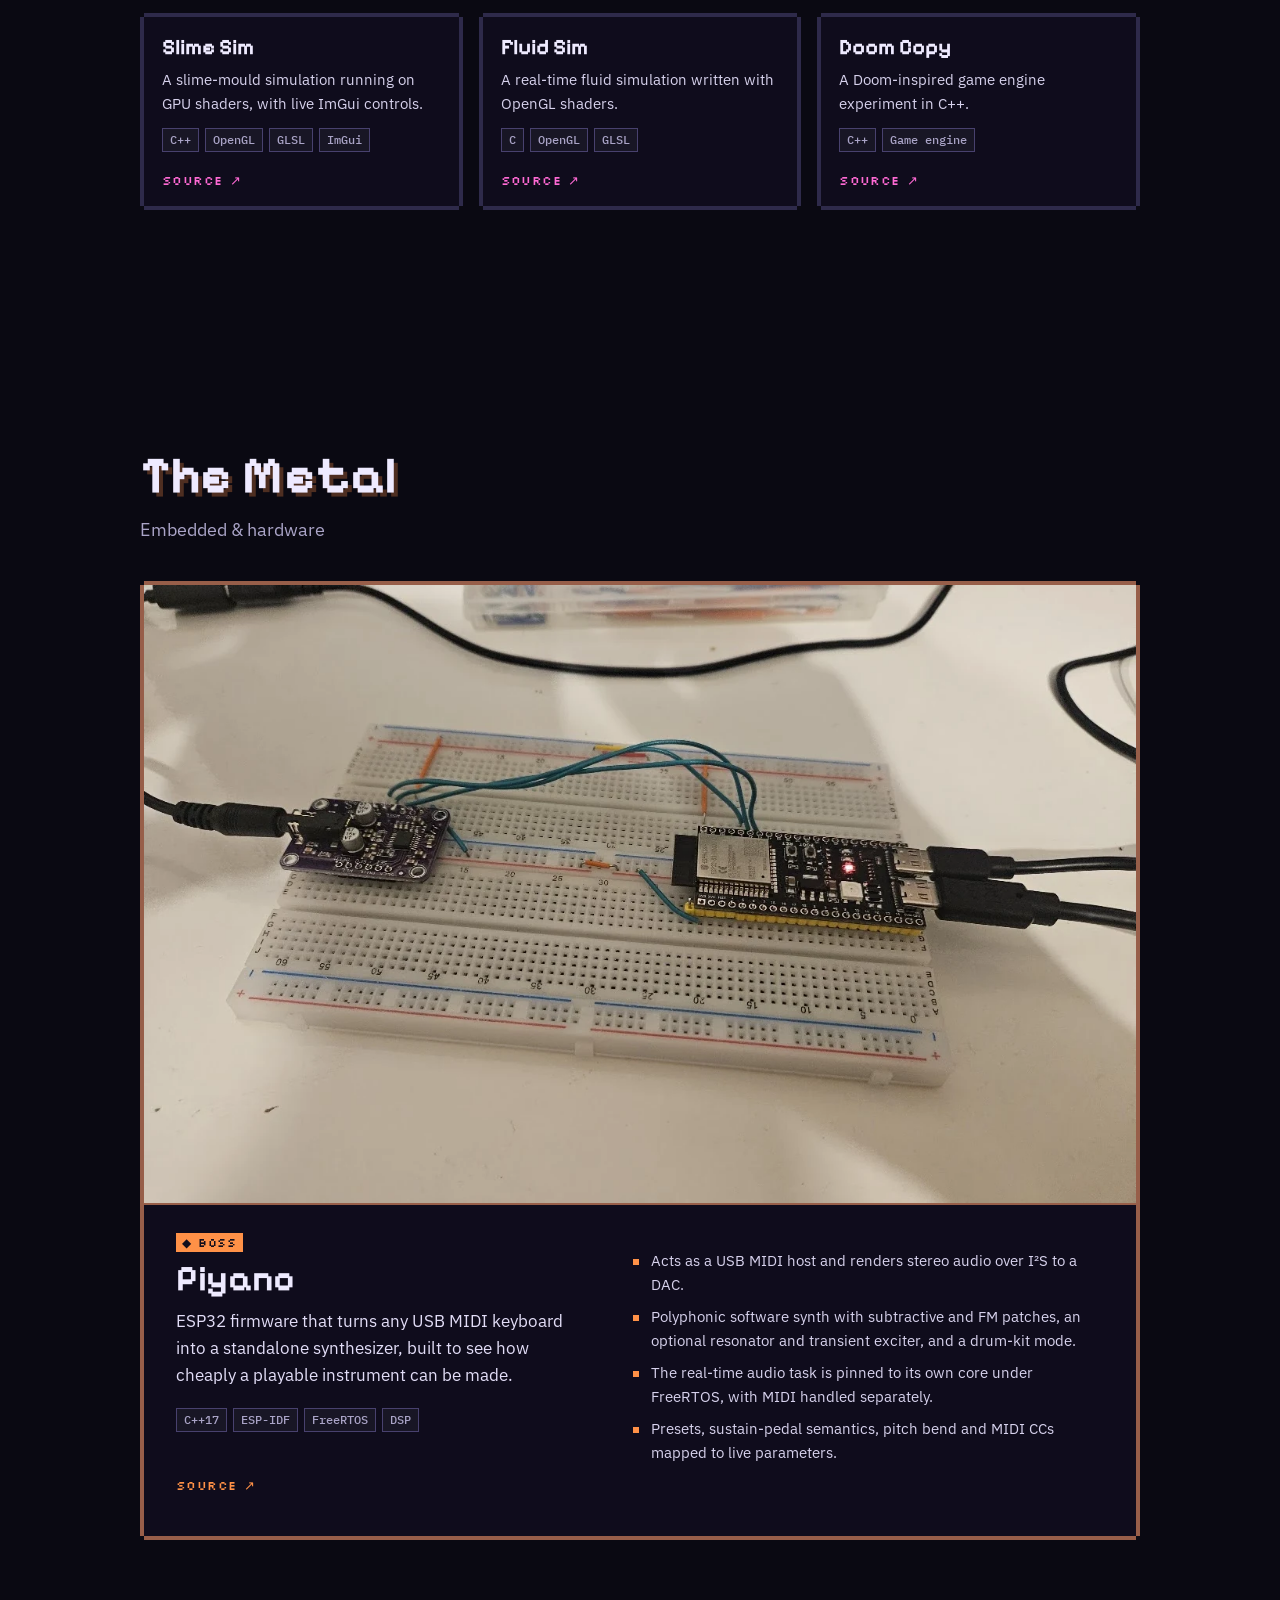
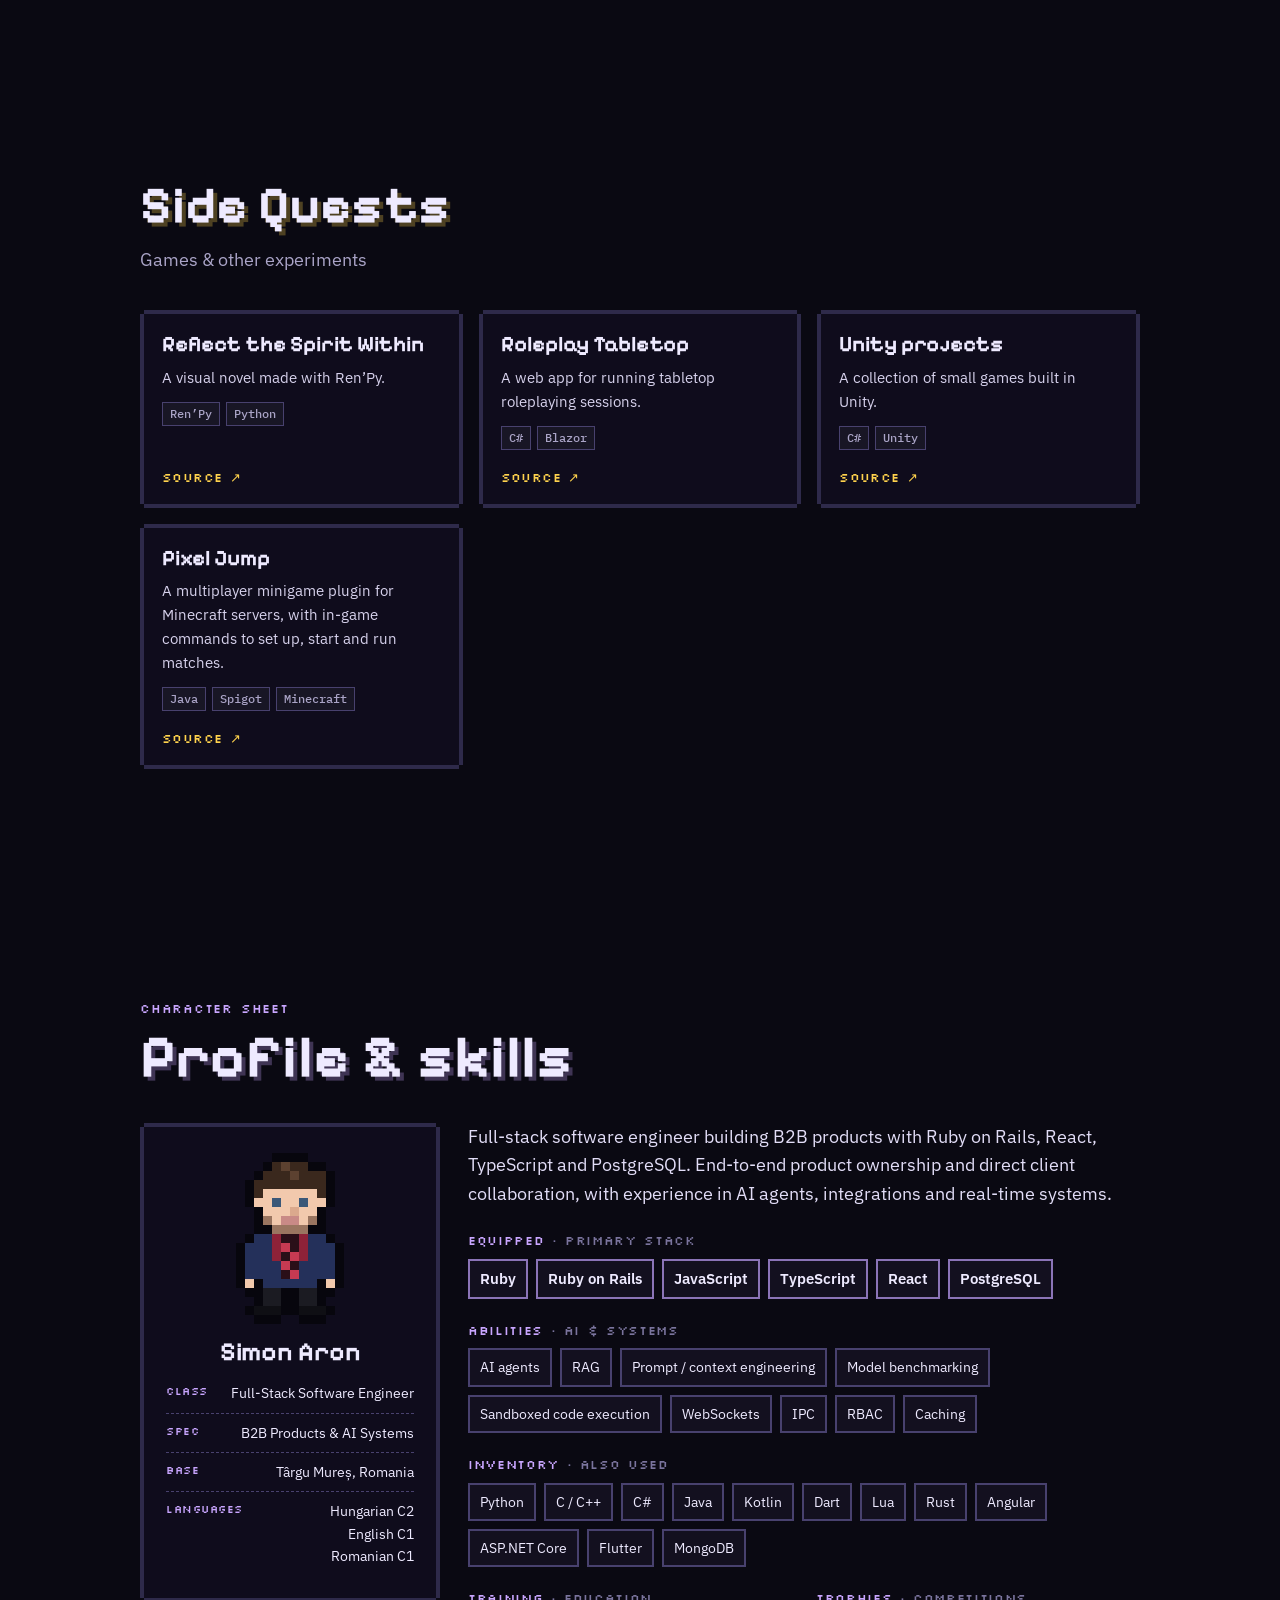
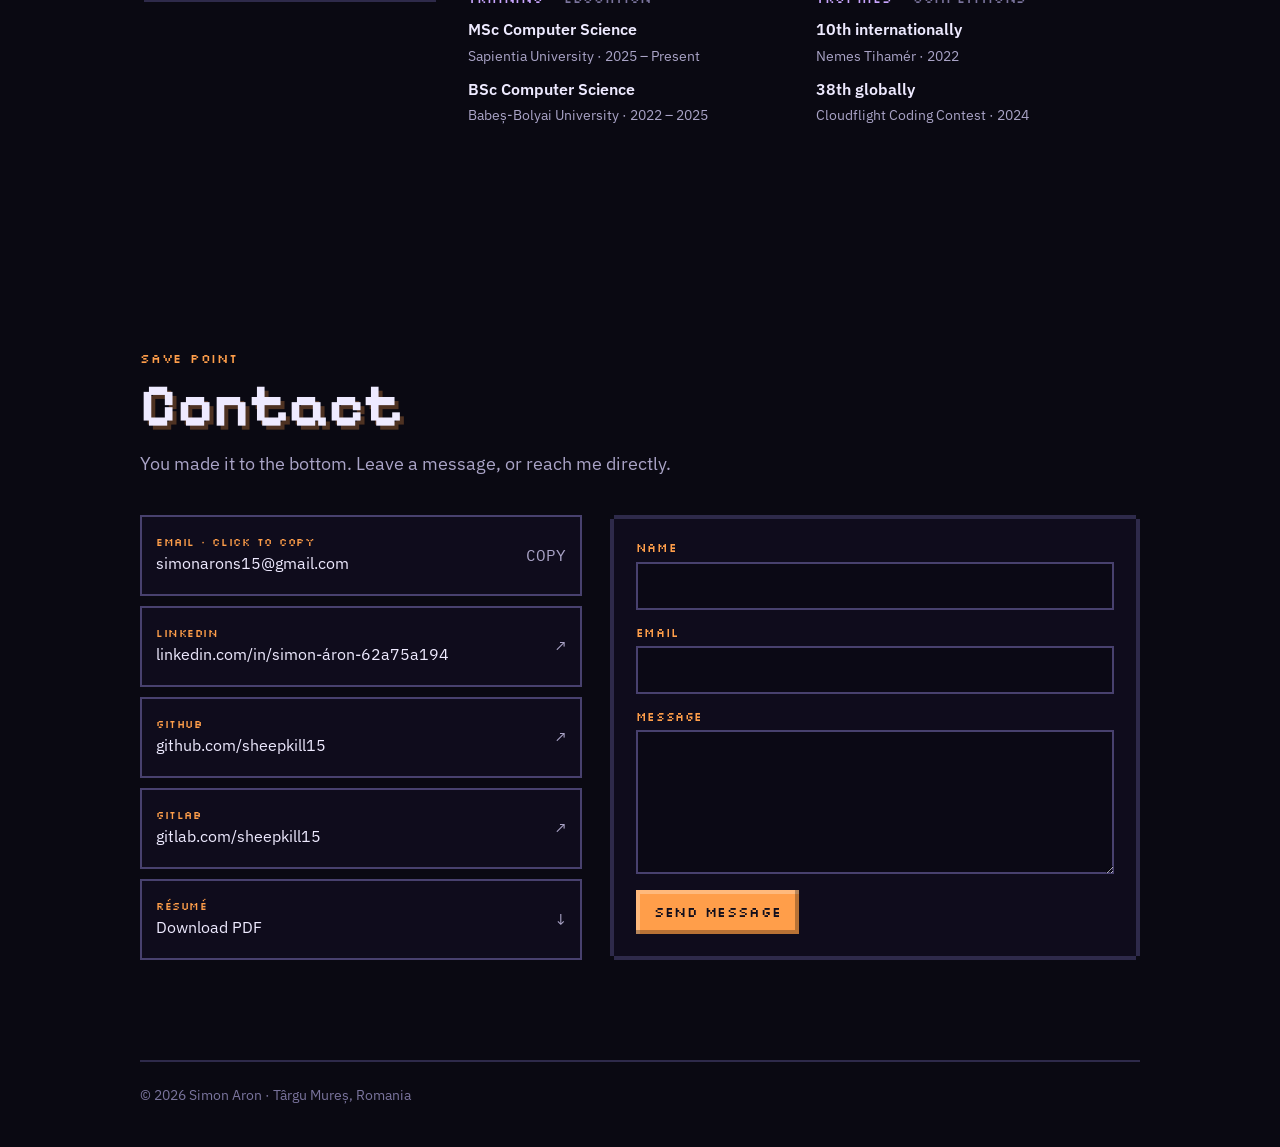
==== commit d2d748f5: "small SEO improvements" ====
--- a/index.html
+++ b/index.html
@@ -6,25 +6,86 @@
   <title>Simon Aron · Full-Stack Software Engineer</title>
   <meta name="description" content="Simon Aron: full-stack software engineer building B2B products and AI systems with Rails, React and TypeScript, and side projects all the way down to the metal.">
   <meta name="theme-color" content="#0a0912">
-  <link rel="canonical" href="https://sheepkill15.github.io/Portfolio/">
+  <link rel="canonical" href="https://simonaron.dev/">
   <meta property="og:type" content="website">
-  <meta property="og:url" content="https://sheepkill15.github.io/Portfolio/">
+  <meta property="og:url" content="https://simonaron.dev/">
   <meta property="og:title" content="Simon Aron · Full-Stack Software Engineer">
   <meta property="og:description" content="B2B products & AI systems by day. Window managers, compilers, GPU sims and synth firmware by night.">
-  <meta property="og:image" content="https://sheepkill15.github.io/Portfolio/assets/og-image.png">
+  <meta property="og:image" content="https://simonaron.dev/assets/og-image.png">
   <meta property="og:image:width" content="1200">
   <meta property="og:image:height" content="630">
   <meta property="og:image:alt" content="Simon Aron, Full-Stack Software Engineer, in pixel-art type over a starry night sky">
   <meta name="twitter:card" content="summary_large_image">
+  <!-- prerender:jsonld -->
+<script type="application/ld+json">
+{
+  "@context": "https://schema.org",
+  "@type": "Person",
+  "name": "Simon Aron",
+  "jobTitle": "Full-Stack Software Engineer",
+  "description": "Full-stack software engineer building B2B products with Ruby on Rails, React, TypeScript and PostgreSQL. End-to-end product ownership and direct client collaboration, with experience in AI agents, integrations and real-time systems.",
+  "url": "https://simonaron.dev/",
+  "email": "mailto:simonarons15@gmail.com",
+  "address": {
+    "@type": "PostalAddress",
+    "addressLocality": "Târgu Mureș",
+    "addressCountry": "Romania"
+  },
+  "worksFor": {
+    "@type": "Organization",
+    "name": "TakeOffLabs"
+  },
+  "alumniOf": [
+    {
+      "@type": "CollegeOrUniversity",
+      "name": "Sapientia University"
+    },
+    {
+      "@type": "CollegeOrUniversity",
+      "name": "Babeș-Bolyai University"
+    }
+  ],
+  "knowsAbout": [
+    "Ruby",
+    "Ruby on Rails",
+    "JavaScript",
+    "TypeScript",
+    "React",
+    "PostgreSQL",
+    "AI agents",
+    "RAG",
+    "Prompt / context engineering",
+    "Model benchmarking",
+    "Sandboxed code execution",
+    "WebSockets",
+    "IPC",
+    "RBAC",
+    "Caching"
+  ],
+  "knowsLanguage": [
+    "Hungarian",
+    "English",
+    "Romanian"
+  ],
+  "sameAs": [
+    "https://www.linkedin.com/in/simon-%C3%A1ron-62a75a194/",
+    "https://github.com/sheepkill15",
+    "https://gitlab.com/sheepkill15"
+  ]
+}
+  </script>
+<!-- /prerender:jsonld -->
   <link rel="icon" href="assets/favicon.svg?v=2" type="image/svg+xml">
+  <link rel="apple-touch-icon" href="assets/apple-touch-icon.png">
   <link rel="preconnect" href="https://fonts.googleapis.com">
   <link rel="preconnect" href="https://fonts.gstatic.com" crossorigin>
   <link href="https://fonts.googleapis.com/css2?family=IBM+Plex+Mono:wght@400;500&family=IBM+Plex+Sans:wght@400;500;600&family=Pixelify+Sans:wght@500;700&family=Silkscreen&display=swap" rel="stylesheet">
-  <link rel="stylesheet" href="css/style.css?v=20">
-  <script src="js/data.js?v=20" defer></script>
-  <script src="js/pixel.js?v=20" defer></script>
-  <script src="js/scene.js?v=20" defer></script>
-  <script src="js/app.js?v=20" defer></script>
+  <link rel="stylesheet" href="css/style.css?v=21">
+  <script src="js/data.js?v=21" defer></script>
+  <script src="js/pixel.js?v=21" defer></script>
+  <script src="js/scene.js?v=21" defer></script>
+  <script src="js/render.js?v=21" defer></script>
+  <script src="js/app.js?v=21" defer></script>
 </head>
 <body>
   <a class="skip" href="#experience">Skip to content</a>
@@ -72,7 +133,7 @@
     <!-- SURFACE -->
     <section class="hero" id="top" data-theme="sky" data-name="Surface" style="--w:#ffcc33">
       <div class="wrap hero-inner">
-        <h1 class="title">Simon<br>Aron</h1>
+        <h1 class="title">Simon <br>Aron</h1>
         <p class="role">Full-Stack Software Engineer</p>
         <p class="sub">I build B2B products and AI systems with Rails, React and TypeScript. In my own time I go all the way down the stack: window managers, compilers, GPU simulations, synth firmware, and anything interesting.</p>
         <nav class="menu" aria-label="Start">
@@ -88,7 +149,21 @@
     <!-- HIGHLIGHTS -->
     <section class="highlights" data-theme="soil" data-name="Topsoil" style="--w:#ffb35c" aria-label="Highlights">
       <div class="wrap">
-        <ul class="unlocks" id="unlocks"></ul>
+        <ul class="unlocks" id="unlocks"><!-- prerender:unlocks -->
+<li class="unlock px"><svg viewBox="0 0 16 16" shape-rendering="crispEdges" aria-hidden="true"><g fill="currentColor"><rect x="4" y="2" width="8" height="6"/><rect x="2" y="3" width="2" height="1"/><rect x="12" y="3" width="2" height="1"/><rect x="1" y="3" width="1" height="3"/><rect x="14" y="3" width="1" height="3"/><rect x="2" y="6" width="2" height="1"/><rect x="12" y="6" width="2" height="1"/><rect x="5" y="8" width="6" height="1"/><rect x="7" y="9" width="2" height="3"/><rect x="5" y="12" width="6" height="2"/></g><rect x="5" y="3" width="2" height="3" fill="#fff" opacity=".45"/></svg>
+        <span class="unlock-tag">HOBBY PROJECTS</span>
+        <span class="unlock-big">7 yrs</span>
+        <p>of building personal projects since high school, from Minecraft plugins to compilers and synth firmware</p></li><li class="unlock px"><svg viewBox="0 0 16 16" shape-rendering="crispEdges" aria-hidden="true"><g fill="currentColor"><rect x="4" y="2" width="8" height="6"/><rect x="2" y="3" width="2" height="1"/><rect x="12" y="3" width="2" height="1"/><rect x="1" y="3" width="1" height="3"/><rect x="14" y="3" width="1" height="3"/><rect x="2" y="6" width="2" height="1"/><rect x="12" y="6" width="2" height="1"/><rect x="5" y="8" width="6" height="1"/><rect x="7" y="9" width="2" height="3"/><rect x="5" y="12" width="6" height="2"/></g><rect x="5" y="3" width="2" height="3" fill="#fff" opacity=".45"/></svg>
+        <span class="unlock-tag">WORK EXPERIENCE</span>
+        <span class="unlock-big">2 yrs</span>
+        <p>as the sole full-stack engineer on an AI-first B2B CRM/ERP: Rails, React, TypeScript and PostgreSQL, end to end</p></li><li class="unlock px"><svg viewBox="0 0 16 16" shape-rendering="crispEdges" aria-hidden="true"><g fill="currentColor"><rect x="4" y="2" width="8" height="6"/><rect x="2" y="3" width="2" height="1"/><rect x="12" y="3" width="2" height="1"/><rect x="1" y="3" width="1" height="3"/><rect x="14" y="3" width="1" height="3"/><rect x="2" y="6" width="2" height="1"/><rect x="12" y="6" width="2" height="1"/><rect x="5" y="8" width="6" height="1"/><rect x="7" y="9" width="2" height="3"/><rect x="5" y="12" width="6" height="2"/></g><rect x="5" y="3" width="2" height="3" fill="#fff" opacity=".45"/></svg>
+        <span class="unlock-tag">TROPHY UNLOCKED</span>
+        <span class="unlock-big">10th</span>
+        <p>internationally at the Nemes Tihamér programming competition (2022)</p></li><li class="unlock px"><svg viewBox="0 0 16 16" shape-rendering="crispEdges" aria-hidden="true"><g fill="currentColor"><rect x="4" y="2" width="8" height="6"/><rect x="2" y="3" width="2" height="1"/><rect x="12" y="3" width="2" height="1"/><rect x="1" y="3" width="1" height="3"/><rect x="14" y="3" width="1" height="3"/><rect x="2" y="6" width="2" height="1"/><rect x="12" y="6" width="2" height="1"/><rect x="5" y="8" width="6" height="1"/><rect x="7" y="9" width="2" height="3"/><rect x="5" y="12" width="6" height="2"/></g><rect x="5" y="3" width="2" height="3" fill="#fff" opacity=".45"/></svg>
+        <span class="unlock-tag">TROPHY UNLOCKED</span>
+        <span class="unlock-big">38th</span>
+        <p>globally at the Cloudflight Coding Contest (2024)</p></li>
+<!-- /prerender:unlocks --></ul>
       </div>
     </section>
 
@@ -99,7 +174,30 @@
           <p class="kicker">QUEST LOG</p>
           <h2>Experience</h2>
         </header>
-        <ol class="quests" id="quests"></ol>
+        <ol class="quests" id="quests"><!-- prerender:quests -->
+<li class="quest px is-active">
+        <p class="status">MAIN QUEST · IN PROGRESS</p>
+        <div class="quest-top">
+          <h3>Software Engineer <span class="at">@ TakeOffLabs</span></h3>
+          <span class="quest-dates">Oct 2024 – Present</span>
+        </div>
+        <ul class="loot"><li>Served as the sole full-stack developer for 2 years on an AI-first B2B CRM/ERP, owning Rails, React, TypeScript and PostgreSQL end-to-end and working directly with clients.</li><li>Built a sandboxed AI agent able to perform any action available to the current user; generated its callable TypeScript/JavaScript API from YARD-documented Rails services.</li><li>Implemented customizable role-based access control (RBAC) and interactive approval for state-changing actions across background processes and foreground WebSockets using IPC.</li><li>Improved AI-agent performance by replacing web API communication between the agent worker and main server with IPC and pipes, eliminating the need for networking.</li><li>Optimized AI latency and inference cost through prompt/context design, code-based tool execution, caching and regular cross-model benchmarks.</li><li>Built multi-account AI email automation for Gmail, Outlook and IMAP/SMTP, plus real-time private, group and announcement messaging.</li></ul>
+      </li><li class="quest px">
+        <p class="status">QUEST COMPLETE</p>
+        <div class="quest-top">
+          <h3>Software Engineering Intern <span class="at">@ Accenture Industry X</span></h3>
+          <span class="quest-dates">Jun 2024 – Aug 2024</span>
+        </div>
+        <ul class="loot"><li>Built a demonstration manufacturing execution and operations management (MES/MOM) application with Angular and ASP.NET Core, modelling industrial manufacturing workflows.</li></ul>
+      </li><li class="quest px">
+        <p class="status">QUEST COMPLETE</p>
+        <div class="quest-top">
+          <h3>Lead Developer <span class="at">@ ACard (KMDSZ)</span></h3>
+          <span class="quest-dates">Nov 2022 – Jun 2023</span>
+        </div>
+        <ul class="loot"><li>Implemented every major feature of a Flutter and Directus student-card app used by hundreds of students at its peak.</li><li>Delivered most core features in a three-developer team, covering registration and access to public transport, events and partner discounts.</li></ul>
+      </li>
+<!-- /prerender:quests --></ol>
       </div>
     </section>
 
@@ -112,7 +210,212 @@
           </header>
         </div>
       </section>
-      <div id="worlds"></div>
+      <div id="worlds"><!-- prerender:worlds -->
+<section class="world" id="world-cloud" data-theme="cloud" data-name="The Cloud" style="--w:#b794ff">
+        <div class="wrap">
+          <header class="sec-head">
+            <h2>The Cloud</h2>
+            <p class="plain">AI &amp; product</p>
+          </header>
+          <div class="bosses"><article class="boss px">
+                <figure class="shot"><img src="assets/shots/omnidesign.webp" alt="OmniDesign screenshot" loading="lazy" decoding="async"></figure>
+                <div class="boss-body">
+                  <div class="boss-meta"><span class="badge">◆ BOSS</span></div>
+                  <h3>OmniDesign</h3>
+                  <p class="pitch">An AI design tool that turns prompts into multi-page UI designs, powered by the AI coding agents people already pay for.</p>
+                  <ul class="loot"><li>Drives locally installed Claude Code, Codex and similar tools, so users bring their existing subscriptions instead of another API bill.</li><li>Electron, React and TypeScript desktop app for Windows and macOS (Apple Silicon and Intel).</li><li>Every pull request runs typechecking, unit and component tests, a production build and an Electron end-to-end suite.</li><li>Every green push to main ships versioned installers to GitHub Releases, picked up by the app’s built-in auto-updater.</li></ul>
+                  <ul class="tags" aria-label="Technologies"><li>Electron</li><li>React</li><li>TypeScript</li><li>GitHub Actions</li></ul>
+                  <div class="links"><a href="https://github.com/sheepkill15/OmniDesign" target="_blank" rel="noopener" aria-label="OmniDesign: Source">Source ↗</a></div>
+                </div>
+              </article></div>
+          <ul class="minis"><li class="mini px">
+                <h3>Bluedom</h3>
+                <p>Gamified employee engagement: post and complete quests through a type-racer minigame, earn tokens, climb the leaderboard and spend them in the shop.</p>
+                <ul class="tags" aria-label="Technologies"><li>React</li><li>TypeScript</li><li>Bootstrap</li><li>Web API</li></ul>
+                <div class="links"><a href="https://github.com/sheepkill15/bluedom" target="_blank" rel="noopener" aria-label="Bluedom: Source">Source ↗</a></div>
+              </li></ul>
+        </div>
+      </section><section class="world" id="world-desktop" data-theme="desktop" data-name="The Desktop" style="--w:#6fb7ff">
+        <div class="wrap">
+          <header class="sec-head">
+            <h2>The Desktop</h2>
+            <p class="plain">Desktop &amp; mobile apps</p>
+          </header>
+          <div class="bosses"><article class="boss px">
+                <figure class="shot"><img src="assets/shots/woc.webp" alt="Windows Orphan Cleaner screenshot" loading="lazy" decoding="async"></figure>
+                <div class="boss-body">
+                  <div class="boss-meta"><span class="badge">◆ BOSS</span></div>
+                  <h3>Windows Orphan Cleaner</h3>
+                  <p class="pitch">Ownership-aware cleanup for Windows 10/11 that links leftover application data to the software that created it.</p>
+                  <ul class="loot"><li>Explains every conclusion and never deletes directly: cleanup goes to a restorable quarantine, only after review.</li><li>One Rust engine, two front-ends: a Tauri desktop app and a browser UI backed by a loopback-only local agent, sharing a single command dispatcher.</li><li>Live scan progress over Server-Sent Events, with snapshot reconciliation after reconnects and dropped events.</li><li>Its folder analyzer also runs entirely in the browser through the File System Access API.</li></ul>
+                  <ul class="tags" aria-label="Technologies"><li>Rust</li><li>Tauri</li><li>TypeScript</li><li>SSE</li></ul>
+                  <div class="links"><a href="https://github.com/sheepkill15/WOC" target="_blank" rel="noopener" aria-label="Windows Orphan Cleaner: Source">Source ↗</a></div>
+                </div>
+              </article><article class="boss px">
+                <figure class="shot"><img src="assets/shots/memlib.webp" alt="Memlib screenshot" loading="lazy" decoding="async"></figure>
+                <div class="boss-body">
+                  <div class="boss-meta"><span class="badge">◆ BOSS</span></div>
+                  <h3>Memlib</h3>
+                  <p class="pitch">A personal sticker and GIF library for Windows and Android that pastes right where you are already typing.</p>
+                  <ul class="loot"><li>Global Ctrl+Alt+V picker on Windows: type to search, Enter to paste back into the previously focused app.</li><li>Ships as a custom Android keyboard that inserts library items or KLIPY search results into any app.</li><li>Drag-and-drop and clipboard import, folders, favourites, tray mode and launch at sign-in.</li></ul>
+                  <ul class="tags" aria-label="Technologies"><li>Flutter</li><li>Dart</li><li>Windows</li><li>Android</li></ul>
+                  <div class="links"><a href="https://github.com/sheepkill15/MemLib" target="_blank" rel="noopener" aria-label="Memlib: Source">Source ↗</a></div>
+                </div>
+              </article></div>
+          <ul class="minis"><li class="mini px">
+                <h3>TVTorrent</h3>
+                <p>An episode-oriented BitTorrent client for following shows, built on libtorrent and gtkmm.</p>
+                <ul class="tags" aria-label="Technologies"><li>C++</li><li>gtkmm</li><li>libtorrent</li></ul>
+                <div class="links"><a href="https://github.com/sheepkill15/tvtorrent" target="_blank" rel="noopener" aria-label="TVTorrent: Source">Source ↗</a></div>
+              </li><li class="mini px">
+                <h3>Notebookshelf</h3>
+                <p>A simple diary app for Android, built natively in Kotlin.</p>
+                <ul class="tags" aria-label="Technologies"><li>Kotlin</li><li>Android</li></ul>
+                <div class="links"><a href="https://github.com/sheepkill15/notebookshelf" target="_blank" rel="noopener" aria-label="Notebookshelf: Source">Source ↗</a></div>
+              </li></ul>
+        </div>
+      </section><section class="world" id="world-shell" data-theme="shell" data-name="The Shell" style="--w:#4ff0cc">
+        <div class="wrap">
+          <header class="sec-head">
+            <h2>The Shell</h2>
+            <p class="plain">Operating systems &amp; window managers</p>
+          </header>
+          <div class="bosses"><article class="boss px">
+                <figure class="shot"><img src="assets/shots/altdwm.webp" alt="AltDWM screenshot" loading="lazy" decoding="async"></figure>
+                <div class="boss-body">
+                  <div class="boss-meta"><span class="badge">◆ BOSS</span></div>
+                  <h3>AltDWM</h3>
+                  <p class="pitch">An experimental Windows 11 shell and tiling window manager, proving Explorer can be replaced without touching dwm.exe.</p>
+                  <ul class="loot"><li>Event-driven tiling through SetWinEventHook and atomic DeferWindowPos batches, per monitor.</li><li>Master-stack, grid, monocle and floating layouts, plus custom layouts scripted in Rhai.</li><li>Handles cloaked, minimized and tool windows correctly; new windows are placed instantly while event bursts are coalesced.</li><li>Declarative panels to stand in for the taskbar and desktop.</li></ul>
+                  <ul class="tags" aria-label="Technologies"><li>Rust</li><li>Win32</li><li>DWM</li><li>Rhai</li></ul>
+                  <div class="links"><a href="https://github.com/sheepkill15/AltDWM" target="_blank" rel="noopener" aria-label="AltDWM: Source">Source ↗</a></div>
+                </div>
+              </article></div>
+          <ul class="minis"><li class="mini px">
+                <h3>Compander</h3>
+                <p>A minimal X11 compositor written in C++, based on xcompmgr.</p>
+                <ul class="tags" aria-label="Technologies"><li>C++</li><li>X11</li></ul>
+                <div class="links"><a href="https://github.com/sheepkill15/compander" target="_blank" rel="noopener" aria-label="Compander: Source">Source ↗</a></div>
+              </li><li class="mini px">
+                <h3>OSD</h3>
+                <p>A tiny on-screen indicator for volume-style values, icons and text, built with Rust and GTK3.</p>
+                <ul class="tags" aria-label="Technologies"><li>Rust</li><li>GTK3</li></ul>
+                <div class="links"><a href="https://github.com/sheepkill15/osd" target="_blank" rel="noopener" aria-label="OSD: Source">Source ↗</a></div>
+              </li><li class="mini px">
+                <h3>Trayed</h3>
+                <p>Hides any running program to the system tray.</p>
+                <ul class="tags" aria-label="Technologies"><li>C++</li></ul>
+                <div class="links"><a href="https://github.com/sheepkill15/trayed" target="_blank" rel="noopener" aria-label="Trayed: Source">Source ↗</a></div>
+              </li></ul>
+        </div>
+      </section><section class="world" id="world-tool" data-theme="tool" data-name="The Toolchain" style="--w:#8dff6e">
+        <div class="wrap">
+          <header class="sec-head">
+            <h2>The Toolchain</h2>
+            <p class="plain">Developer tools &amp; compilers</p>
+          </header>
+          <div class="bosses"><article class="boss px">
+                <figure class="shot"><img src="assets/shots/projcpp.webp" alt="ProjCpp screenshot" loading="lazy" decoding="async"></figure>
+                <div class="boss-body">
+                  <div class="boss-meta"><span class="badge">◆ BOSS</span></div>
+                  <h3>ProjCpp</h3>
+                  <p class="pitch">A VS Code extension that takes beginners from zero to a running C++ program with one click.</p>
+                  <ul class="loot"><li>Published on the Visual Studio Code Marketplace.</li><li>Finds an installed compiler, or downloads and configures MinGW-w64 for you.</li><li>A project manager for creating and browsing C/C++ projects, plus a one-click build-and-run button.</li></ul>
+                  <ul class="tags" aria-label="Technologies"><li>TypeScript</li><li>VS Code API</li></ul>
+                  <div class="links"><a href="https://marketplace.visualstudio.com/items?itemName=simonaron.projcpp" target="_blank" rel="noopener" aria-label="ProjCpp: Marketplace">Marketplace ↗</a><a href="https://github.com/sheepkill15/projcpp" target="_blank" rel="noopener" aria-label="ProjCpp: Source">Source ↗</a></div>
+                </div>
+              </article><article class="boss px">
+                <figure class="shot"><img src="assets/shots/langron.webp" alt="Langron screenshot" loading="lazy" decoding="async"></figure>
+                <div class="boss-body">
+                  <div class="boss-meta"><span class="badge">◆ BOSS</span></div>
+                  <h3>Langron</h3>
+                  <p class="pitch">My own programming language, written from scratch in C++ with an LLVM backend.</p>
+                  <ul class="loot"><li>Hand-written lexer and parser producing an abstract syntax tree.</li><li>Type checking and code generation through LLVM, compiled for the host machine.</li><li>A small runtime library alongside the compiler.</li></ul>
+                  <ul class="tags" aria-label="Technologies"><li>C++</li><li>LLVM</li><li>Compilers</li></ul>
+                  <div class="links"><a href="https://github.com/sheepkill15/langron" target="_blank" rel="noopener" aria-label="Langron: Source">Source ↗</a></div>
+                </div>
+              </article></div>
+          <ul class="minis"><li class="mini px">
+                <h3>Cypress Helper</h3>
+                <p>A VS Code extension for Cypress tests: code lenses to fold blocks and toggle .only / .skip, plus diagnostics for stray .only calls.</p>
+                <ul class="tags" aria-label="Technologies"><li>TypeScript</li><li>VS Code API</li></ul>
+                <div class="links"><a href="https://gitlab.com/sheepkill15/cypress-helper" target="_blank" rel="noopener" aria-label="Cypress Helper: Source">Source ↗</a></div>
+              </li></ul>
+        </div>
+      </section><section class="world" id="world-gpu" data-theme="gpu" data-name="The GPU" style="--w:#ff6ad5">
+        <div class="wrap">
+          <header class="sec-head">
+            <h2>The GPU</h2>
+            <p class="plain">Graphics &amp; simulation</p>
+          </header>
+          
+          <ul class="minis"><li class="mini px">
+                <h3>Slime Sim</h3>
+                <p>A slime-mould simulation running on GPU shaders, with live ImGui controls.</p>
+                <ul class="tags" aria-label="Technologies"><li>C++</li><li>OpenGL</li><li>GLSL</li><li>ImGui</li></ul>
+                <div class="links"><a href="https://github.com/sheepkill15/slimesim" target="_blank" rel="noopener" aria-label="Slime Sim: Source">Source ↗</a></div>
+              </li><li class="mini px">
+                <h3>Fluid Sim</h3>
+                <p>A real-time fluid simulation written with OpenGL shaders.</p>
+                <ul class="tags" aria-label="Technologies"><li>C</li><li>OpenGL</li><li>GLSL</li></ul>
+                <div class="links"><a href="https://github.com/sheepkill15/fluidsim" target="_blank" rel="noopener" aria-label="Fluid Sim: Source">Source ↗</a></div>
+              </li><li class="mini px">
+                <h3>Doom Copy</h3>
+                <p>A Doom-inspired game engine experiment in C++.</p>
+                <ul class="tags" aria-label="Technologies"><li>C++</li><li>Game engine</li></ul>
+                <div class="links"><a href="https://github.com/sheepkill15/doomcopy" target="_blank" rel="noopener" aria-label="Doom Copy: Source">Source ↗</a></div>
+              </li></ul>
+        </div>
+      </section><section class="world" id="world-metal" data-theme="metal" data-name="The Metal" style="--w:#ff9147">
+        <div class="wrap">
+          <header class="sec-head">
+            <h2>The Metal</h2>
+            <p class="plain">Embedded &amp; hardware</p>
+          </header>
+          <div class="bosses"><article class="boss px">
+                <figure class="shot"><img src="assets/shots/piyano.webp" alt="Piyano screenshot" loading="lazy" decoding="async"></figure>
+                <div class="boss-body">
+                  <div class="boss-meta"><span class="badge">◆ BOSS</span></div>
+                  <h3>Piyano</h3>
+                  <p class="pitch">ESP32 firmware that turns any USB MIDI keyboard into a standalone synthesizer, built to see how cheaply a playable instrument can be made.</p>
+                  <ul class="loot"><li>Acts as a USB MIDI host and renders stereo audio over I²S to a DAC.</li><li>Polyphonic software synth with subtractive and FM patches, an optional resonator and transient exciter, and a drum-kit mode.</li><li>The real-time audio task is pinned to its own core under FreeRTOS, with MIDI handled separately.</li><li>Presets, sustain-pedal semantics, pitch bend and MIDI CCs mapped to live parameters.</li></ul>
+                  <ul class="tags" aria-label="Technologies"><li>C++17</li><li>ESP-IDF</li><li>FreeRTOS</li><li>DSP</li></ul>
+                  <div class="links"><a href="https://github.com/sheepkill15/piyano" target="_blank" rel="noopener" aria-label="Piyano: Source">Source ↗</a></div>
+                </div>
+              </article></div>
+          
+        </div>
+      </section><section class="world" id="world-bonus" data-theme="bonus" data-name="Side Quests" style="--w:#ffd34d">
+        <div class="wrap">
+          <header class="sec-head">
+            <h2>Side Quests</h2>
+            <p class="plain">Games &amp; other experiments</p>
+          </header>
+          
+          <ul class="minis"><li class="mini px">
+                <h3>Reflect the Spirit Within</h3>
+                <p>A visual novel made with Ren’Py.</p>
+                <ul class="tags" aria-label="Technologies"><li>Ren’Py</li><li>Python</li></ul>
+                <div class="links"><a href="https://github.com/sheepkill15/Reflect_The_Spirit_Within" target="_blank" rel="noopener" aria-label="Reflect the Spirit Within: Source">Source ↗</a></div>
+              </li><li class="mini px">
+                <h3>Roleplay Tabletop</h3>
+                <p>A web app for running tabletop roleplaying sessions.</p>
+                <ul class="tags" aria-label="Technologies"><li>C#</li><li>Blazor</li></ul>
+                <div class="links"><a href="https://gitlab.com/sheepkill15/roleplay-tabletop" target="_blank" rel="noopener" aria-label="Roleplay Tabletop: Source">Source ↗</a></div>
+              </li><li class="mini px">
+                <h3>Unity projects</h3>
+                <p>A collection of small games built in Unity.</p>
+                <ul class="tags" aria-label="Technologies"><li>C#</li><li>Unity</li></ul>
+                <div class="links"><a href="https://github.com/sheepkill15/unity-projects" target="_blank" rel="noopener" aria-label="Unity projects: Source">Source ↗</a></div>
+              </li><li class="mini px">
+                <h3>Pixel Jump</h3>
+                <p>A multiplayer minigame plugin for Minecraft servers, with in-game commands to set up, start and run matches.</p>
+                <ul class="tags" aria-label="Technologies"><li>Java</li><li>Spigot</li><li>Minecraft</li></ul>
+                <div class="links"><a href="https://github.com/sheepkill15/pixel-jump" target="_blank" rel="noopener" aria-label="Pixel Jump: Source">Source ↗</a></div>
+              </li></ul>
+        </div>
+      </section>
+<!-- /prerender:worlds --></div>
     </div>
 
     <!-- PROFILE -->
@@ -122,7 +425,34 @@
           <p class="kicker">CHARACTER SHEET</p>
           <h2>Profile &amp; skills</h2>
         </header>
-        <div class="sheet" id="sheet"></div>
+        <div class="sheet" id="sheet"><!-- prerender:sheet -->
+
+    <aside class="card px avatar-card">
+      <canvas class="avatar" width="12" height="19" aria-hidden="true"></canvas>
+      <h3>Simon Aron</h3>
+      <dl class="stats">
+        <div><dt>CLASS</dt><dd>Full-Stack Software Engineer</dd></div>
+        <div><dt>SPEC</dt><dd>B2B Products &amp; AI Systems</dd></div>
+        <div><dt>BASE</dt><dd>Târgu Mureș, Romania</dd></div>
+        <div><dt>LANGUAGES</dt><dd>Hungarian C2<br>English C1<br>Romanian C1</dd></div>
+      </dl>
+    </aside>
+    <div class="sheet-main">
+      <p>Full-stack software engineer building B2B products with Ruby on Rails, React, TypeScript and PostgreSQL. End-to-end product ownership and direct client collaboration, with experience in AI agents, integrations and real-time systems.</p>
+      <div class="slot-group"><h4>EQUIPPED <span>· primary stack</span></h4>
+        <ul class="slots primary"><li>Ruby</li><li>Ruby on Rails</li><li>JavaScript</li><li>TypeScript</li><li>React</li><li>PostgreSQL</li></ul></div>
+      <div class="slot-group"><h4>ABILITIES <span>· AI &amp; systems</span></h4>
+        <ul class="slots"><li>AI agents</li><li>RAG</li><li>Prompt / context engineering</li><li>Model benchmarking</li><li>Sandboxed code execution</li><li>WebSockets</li><li>IPC</li><li>RBAC</li><li>Caching</li></ul></div>
+      <div class="slot-group"><h4>INVENTORY <span>· also used</span></h4>
+        <ul class="slots"><li>Python</li><li>C / C++</li><li>C#</li><li>Java</li><li>Kotlin</li><li>Dart</li><li>Lua</li><li>Rust</li><li>Angular</li><li>ASP.NET Core</li><li>Flutter</li><li>MongoDB</li></ul></div>
+      <div class="two">
+        <div class="slot-group"><h4>TRAINING <span>· education</span></h4>
+          <ul class="entries"><li><b>MSc Computer Science</b><span>Sapientia University · 2025 – Present</span></li><li><b>BSc Computer Science</b><span>Babeș-Bolyai University · 2022 – 2025</span></li></ul></div>
+        <div class="slot-group"><h4>TROPHIES <span>· competitions</span></h4>
+          <ul class="entries"><li><b>10th internationally</b><span>Nemes Tihamér · 2022</span></li><li><b>38th globally</b><span>Cloudflight Coding Contest · 2024</span></li></ul></div>
+      </div>
+    </div>
+<!-- /prerender:sheet --></div>
       </div>
     </section>
 
@@ -135,7 +465,9 @@
           <p class="plain">You made it to the bottom. Leave a message, or reach me directly.</p>
         </header>
         <div class="contact-grid">
-          <ul class="direct" id="direct"></ul>
+          <ul class="direct" id="direct"><!-- prerender:direct -->
+<li><button type="button" id="copy-email"><span><small>EMAIL · CLICK TO COPY</small><span class="val">simonarons15@gmail.com</span></span><span class="arrow" id="copy-label">COPY</span></button></li><li><a href="https://www.linkedin.com/in/simon-%C3%A1ron-62a75a194/" target="_blank" rel="noopener"><span><small>LINKEDIN</small><span class="val">linkedin.com/in/simon-áron-62a75a194</span></span><span class="arrow">↗</span></a></li><li><a href="https://github.com/sheepkill15" target="_blank" rel="noopener"><span><small>GITHUB</small><span class="val">github.com/sheepkill15</span></span><span class="arrow">↗</span></a></li><li><a href="https://gitlab.com/sheepkill15" target="_blank" rel="noopener"><span><small>GITLAB</small><span class="val">gitlab.com/sheepkill15</span></span><span class="arrow">↗</span></a></li><li><a href="assets/Simon_Aron_Resume.pdf" download><span><small>RÉSUMÉ</small><span class="val">Download PDF</span></span><span class="arrow">↓</span></a></li>
+<!-- /prerender:direct --></ul>
           <form class="form px" id="contact-form" novalidate>
             <label>Name<input name="name" autocomplete="name" required></label>
             <label>Email<input name="email" type="email" autocomplete="email" required></label>
